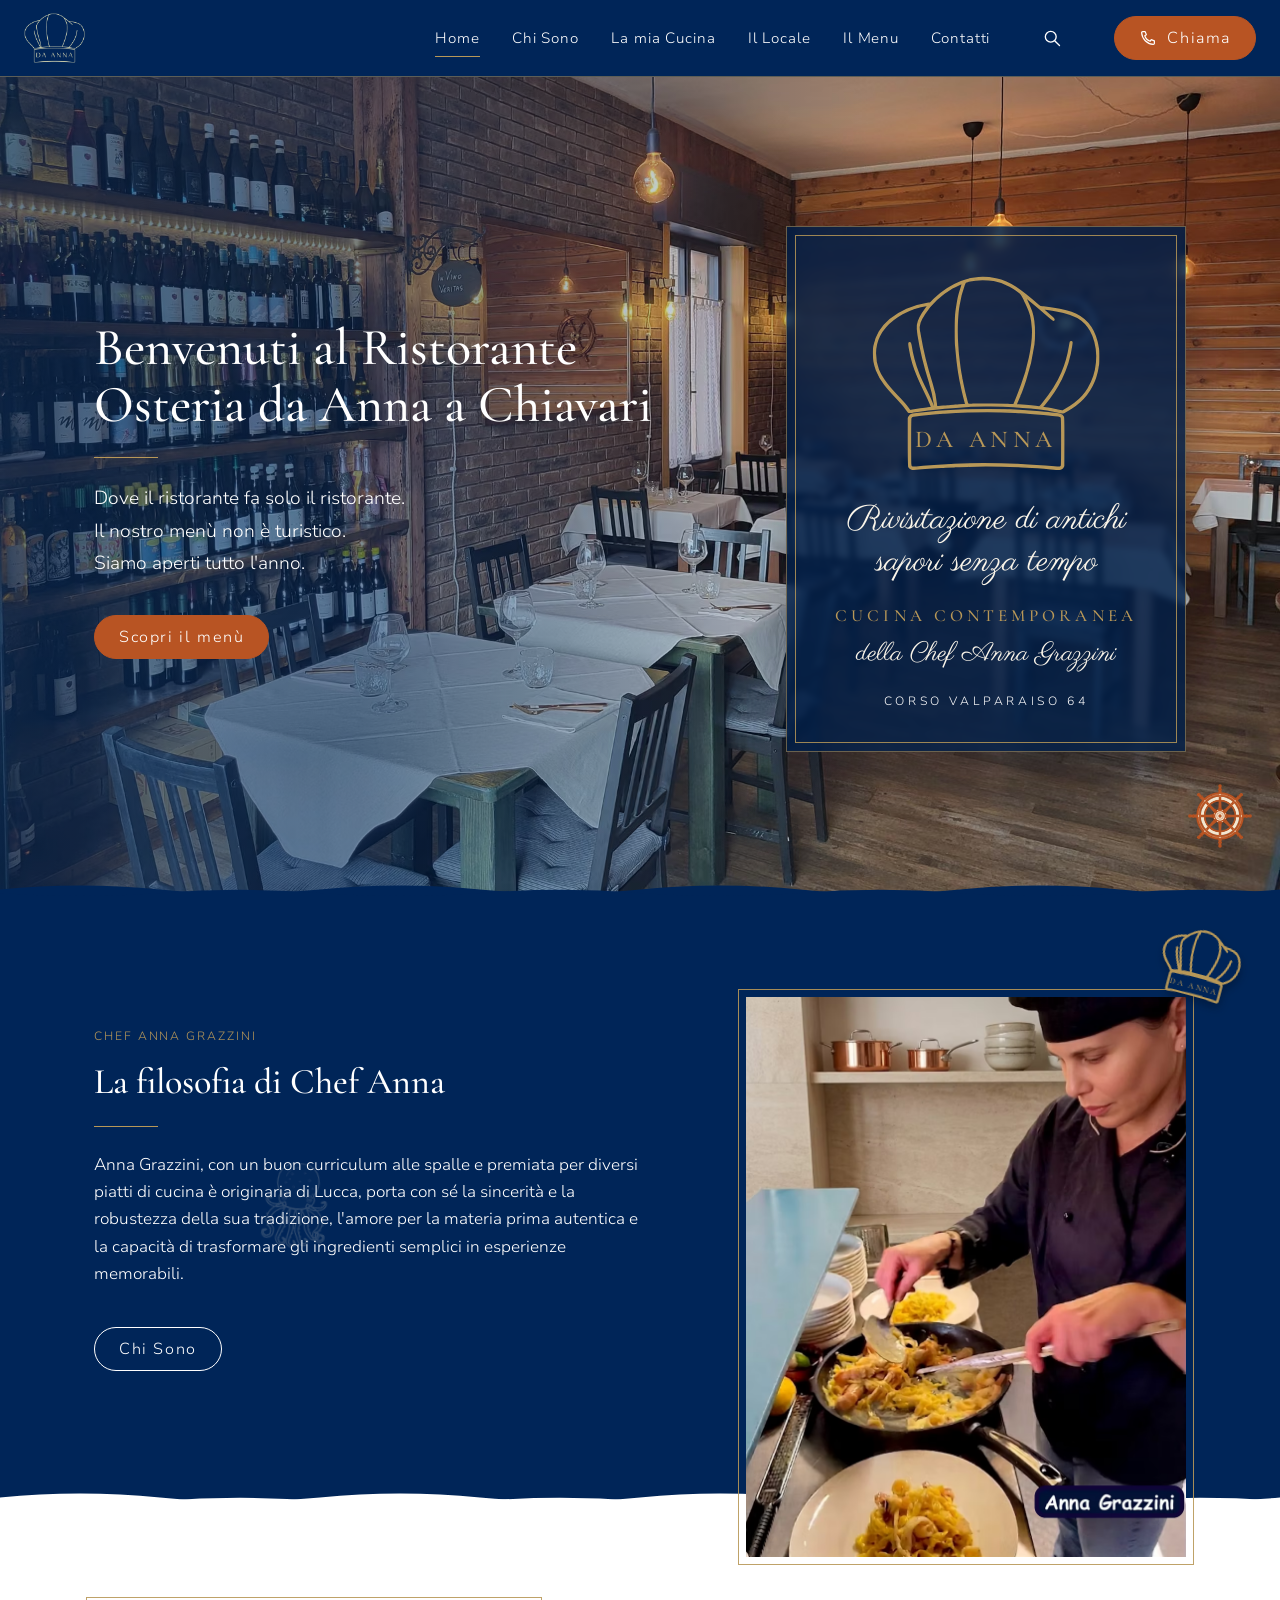
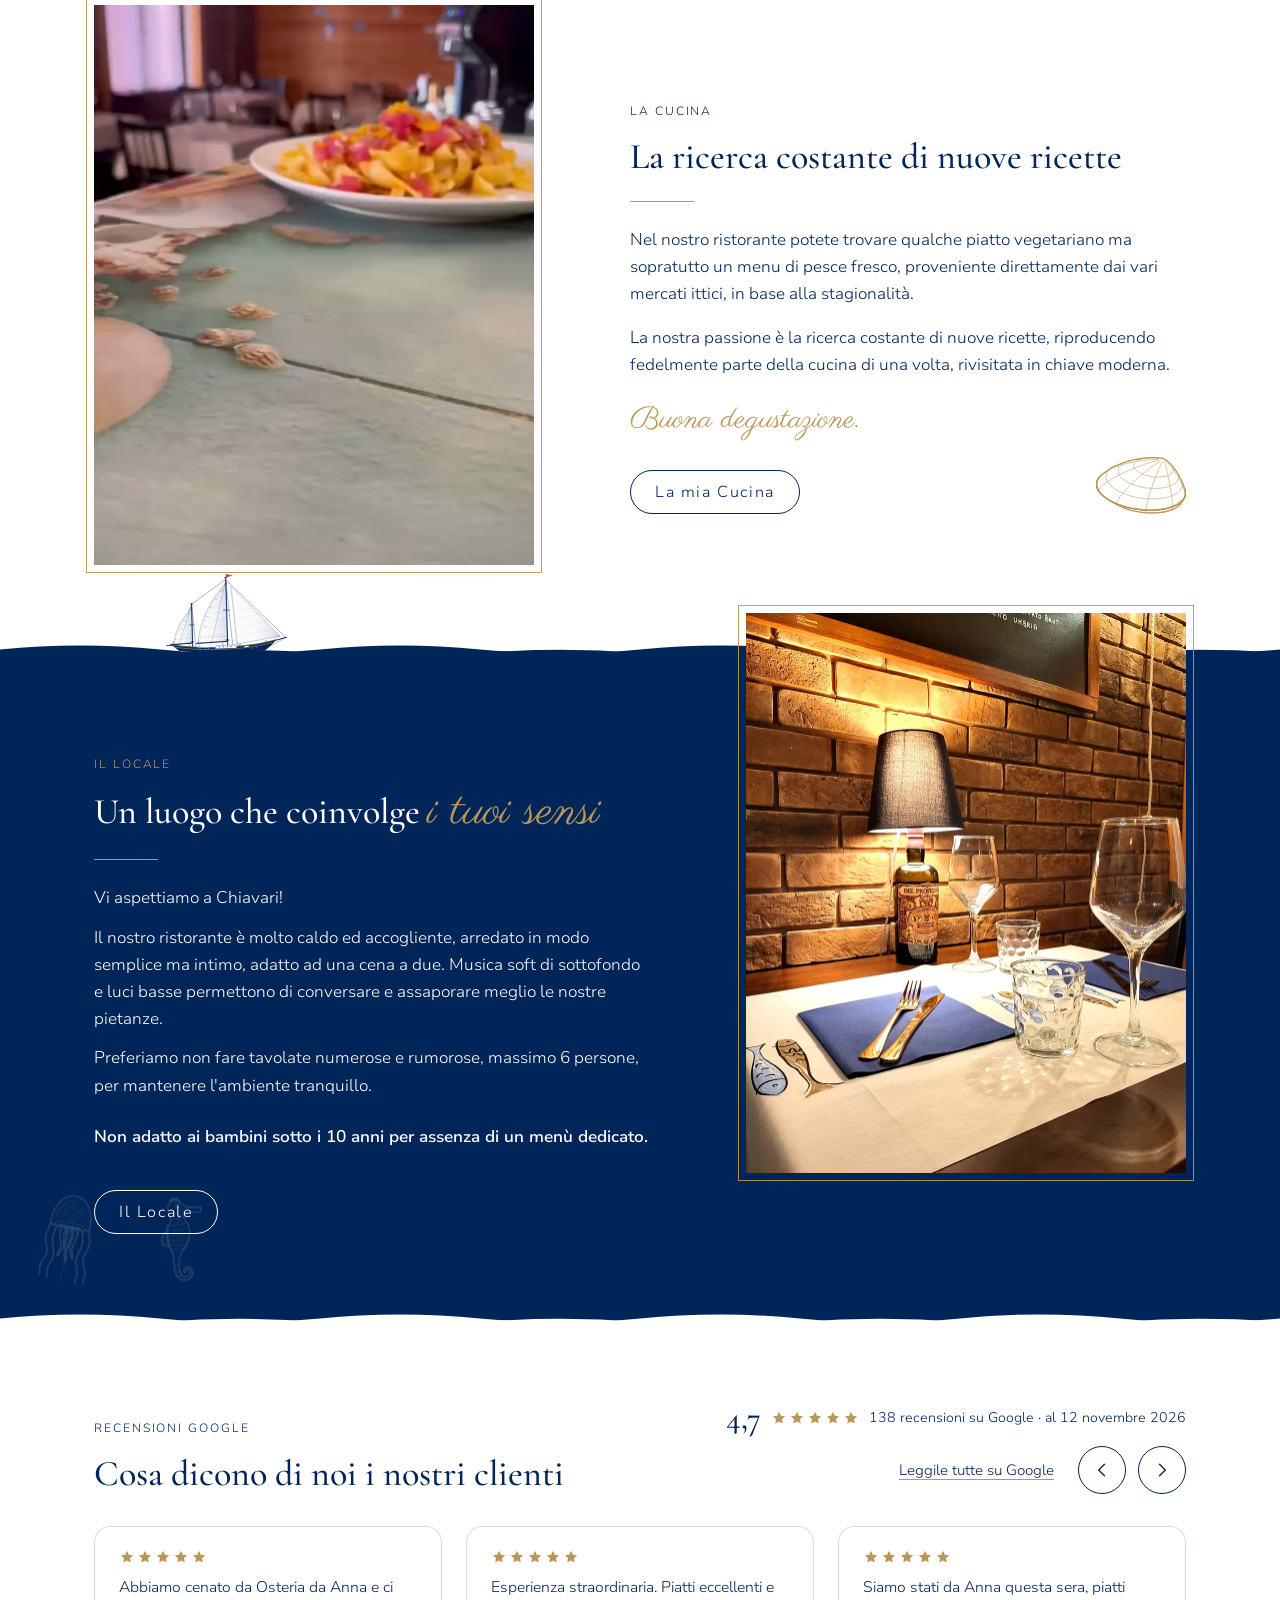
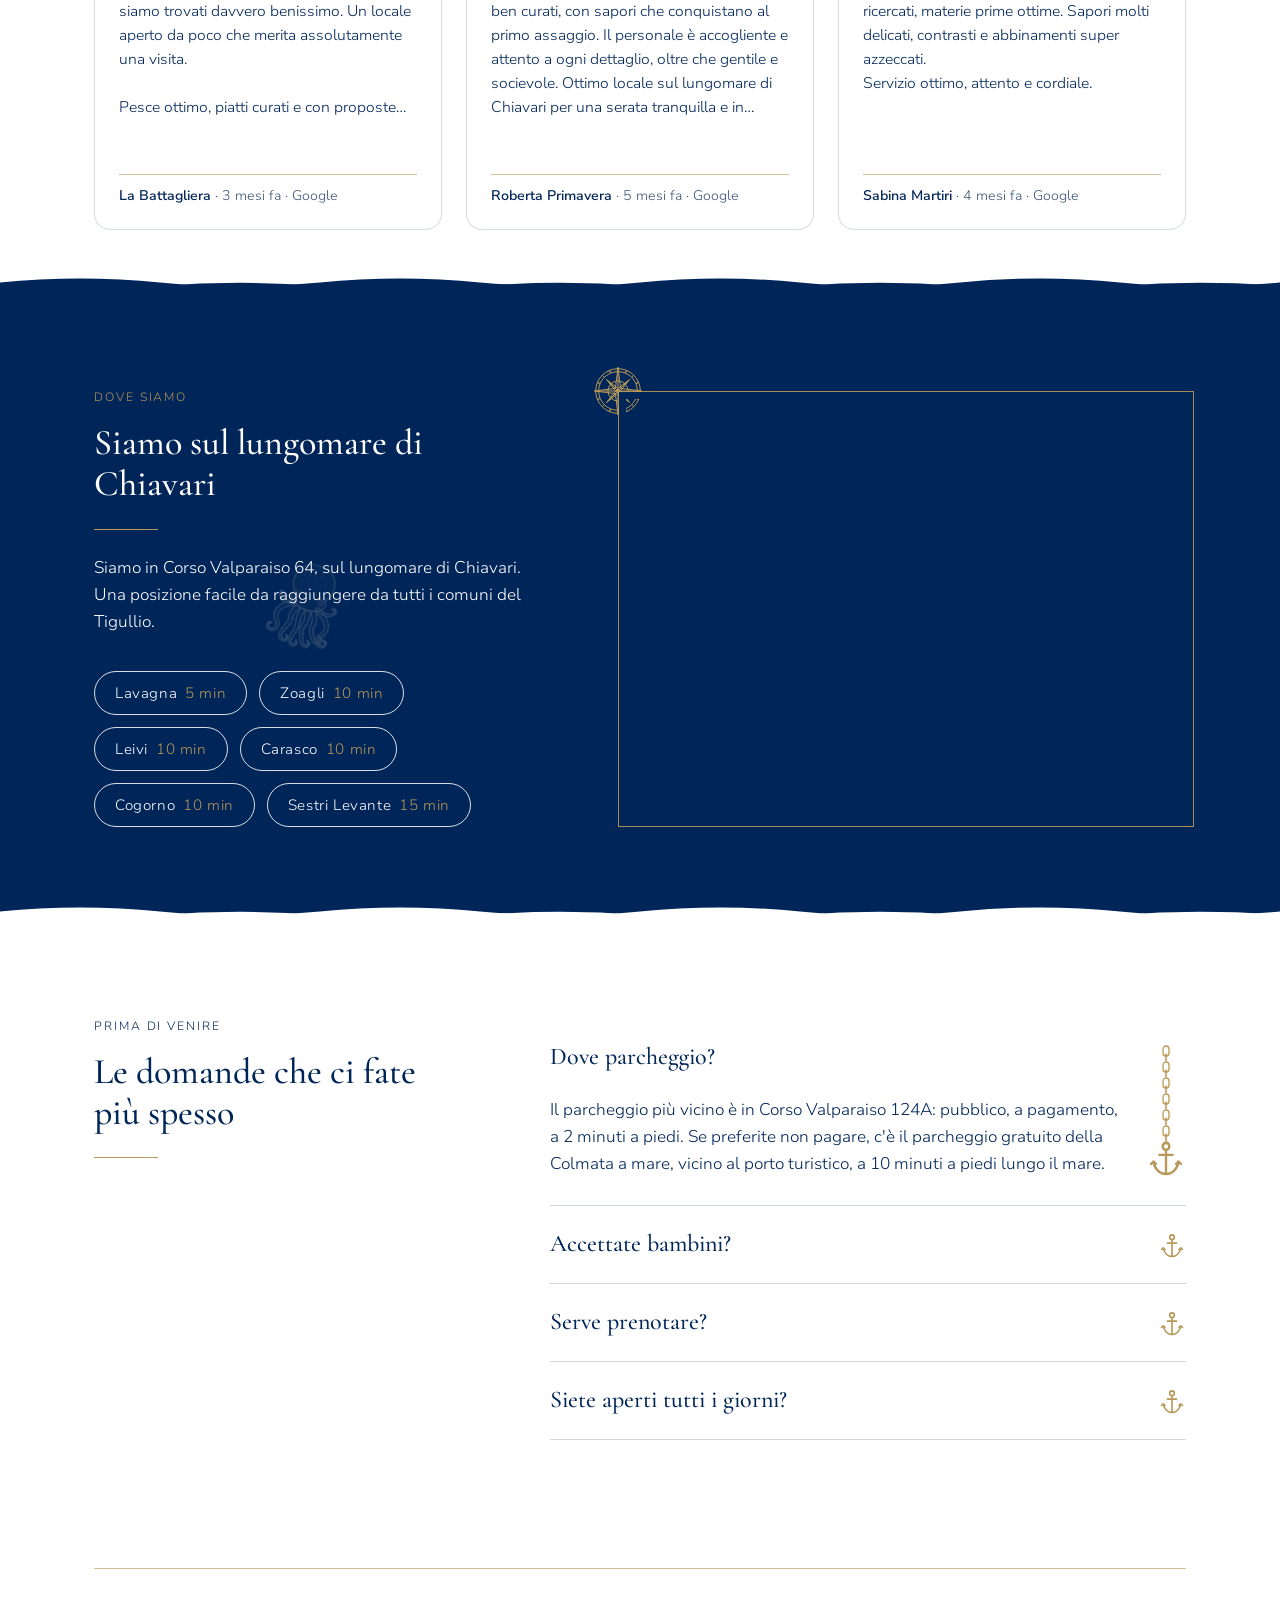
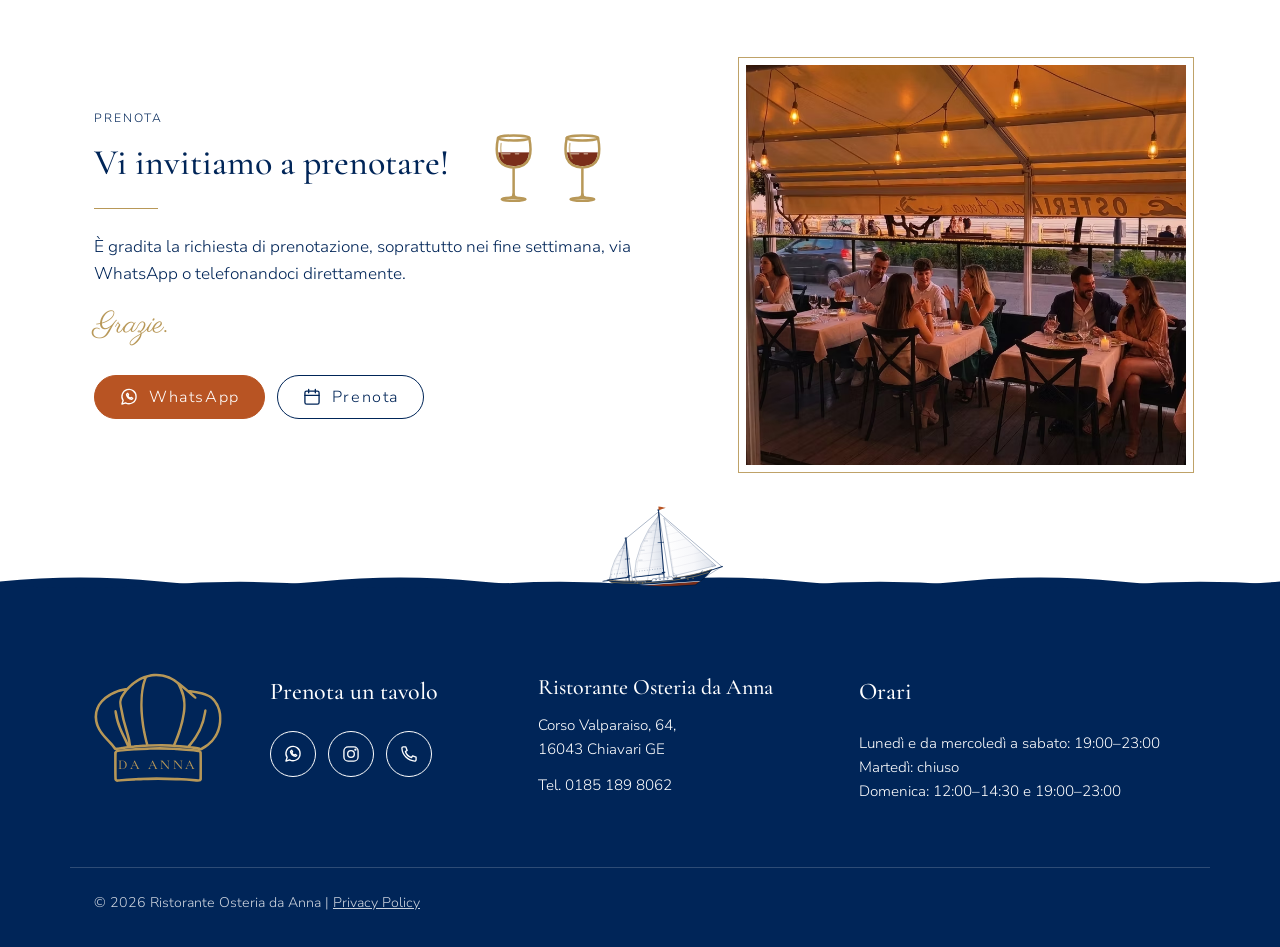
==== index.html @ 71ebb907 "Sito nuovo: home e pagine con lo stile nuovo (fronte 5), I Piatti tolta; ?v=20261116d Co-Authored-By" ====
<!DOCTYPE html>
<html lang="it">
<head>
<meta charset="utf-8">
<meta name="viewport" content="width=device-width, initial-scale=1">
<script>document.documentElement.className = 'js';</script>
<title>Ristorante di pesce a Chiavari | Ristorante Osteria da Anna | Siamo sul lungomare, aperti tutto l'anno. Cena di pesce e vini naturali.</title>
<meta name="description" content="Ristorante di pesce sul lungomare di Chiavari, 20 coperti. Pescato del giorno, pasta fresca fatta a mano e vini naturali. Aperti tutto l'anno, prenotazione consigliata.">
<link rel="canonical" href="https://www.osteriadaannachiavari.com">
<meta property="og:title" content="Ristorante di pesce a Chiavari | Ristorante Osteria da Anna | Siamo sul lungomare, aperti tutto l'anno. Cena di pesce e vini naturali.">
<meta property="og:description" content="Ristorante di pesce sul lungomare di Chiavari, 20 coperti. Pescato del giorno, pasta fresca fatta a mano e vini naturali. Aperti tutto l'anno, prenotazione consigliata.">
<meta property="og:image" content="https://www.osteriadaannachiavari.com/img/f4c59d_fd06059a17c2491ca986d9f26ad82a1e~mv2_2361x1330.png">
<meta property="og:image:width" content="2500">
<meta property="og:image:height" content="1330">
<meta property="og:url" content="https://www.osteriadaannachiavari.com">
<meta property="og:site_name" content="Ristorante Osteria da Anna">
<meta property="og:type" content="website">
<meta name="google-site-verification" content="gt6PDQ370vb46KvIJoNbGtGothzg73l_Yf3GxpFi1m4">
<meta name="msvalidate.01" content="6DDF1A7069FC9545693EBD73ADD46002">
<meta name="twitter:card" content="summary_large_image">
<meta name="twitter:title" content="Osteria da Anna | Ristorante sul lungomare a Chiavari | Ristorante di pesce Chiavari">
<meta name="twitter:description" content="Osteria da Anna: Ristorante sul Lungomare a Chiavari.  Ristorante di pesce. Un mix di sapori unici: la freschezza della Liguria, la passione della Toscana e il cuore della Campania in ogni piatto. Ottima carta dei vini. Scopri il menù del giorno. Siamo nei pressi del Miramare. Prenota un tavolo vista mare.">
<meta name="twitter:image" content="https://www.osteriadaannachiavari.com/img/f4c59d_fd06059a17c2491ca986d9f26ad82a1e~mv2_2361x1330.png">
<link rel="icon" sizes="192x192" href="/img/f4c59d_c7c8805771dc455fa762c5e1119b608d~mv2_192x192.jpg" type="image/png">
<link rel="shortcut icon" href="/img/f4c59d_c7c8805771dc455fa762c5e1119b608d~mv2_32x32.jpg" type="image/png">
<link rel="apple-touch-icon" href="/img/f4c59d_c7c8805771dc455fa762c5e1119b608d~mv2_180x180.jpg" type="image/png">
<link rel="stylesheet" href="/css/font-regolato.css">
<link rel="stylesheet" href="/css/stile.css?v=20261116d">
<script type="application/ld+json">{"@context":"https://schema.org/","@type":"WebSite","name":"Ristorante Osteria da Anna","url":"https://www.osteriadaannachiavari.com/","potentialAction":{"@type":"SearchAction","target":{"@type":"EntryPoint","urlTemplate":"https://www.osteriadaannachiavari.com/search?q={search_term}"},"query-input":"required name=search_term"}}</script>
<script type="application/ld+json">{"@context":"https://schema.org/","@type":"Restaurant","name":"Ristorante Osteria da Anna","url":"https://www.osteriadaannachiavari.com","image":"https://www.osteriadaannachiavari.com/img/f4c59d_fd06059a17c2491ca986d9f26ad82a1e~mv2_2361x1330.png","telephone":"+39 0185 189 8062","address":{"@type":"PostalAddress","streetAddress":"Corso Valparaiso, 64","addressLocality":"Chiavari","postalCode":"16043","addressRegion":"GE","addressCountry":"IT"},"geo":{"@type":"GeoCoordinates","latitude":44.3168968,"longitude":9.3165284},"priceRange":"30-60 €","servesCuisine":["Pesce","Ligure"],"sameAs":["https://www.instagram.com/osteria_da_anna_/"],"hasMap":"https://maps.google.com/?cid=7680417386147146536","hasMenu":"https://www.osteriadaannachiavari.com/menu","openingHoursSpecification":[{"@type":"OpeningHoursSpecification","dayOfWeek":["Monday","Wednesday","Thursday","Friday","Saturday"],"opens":"19:00","closes":"23:00"},{"@type":"OpeningHoursSpecification","dayOfWeek":"Sunday","opens":"12:00","closes":"14:30"},{"@type":"OpeningHoursSpecification","dayOfWeek":"Sunday","opens":"19:00","closes":"23:00"}]}</script>
</head>
<body class="font-testo">
<svg class="nascosto" aria-hidden="true" focusable="false">
  <defs>
    <path id="stella" d="M12 2.8l2.8 5.8 6.3.9-4.6 4.4 1.1 6.3L12 17.2l-5.6 3 1.1-6.3L2.9 9.5l6.3-.9z"/>
    <path id="onda-d" d="M0 22 q90.0 -11.25 180.0 0 t180.0 0 q90.0 -11.25 180.0 0 t180.0 0 q90.0 -11.25 180.0 0 t180.0 0 q90.0 -11.25 180.0 0 t180.0 0 q90.0 -11.25 180.0 0 t180.0 0 q90.0 -11.25 180.0 0 t180.0 0 q90.0 -11.25 180.0 0 t180.0 0 q90.0 -11.25 180.0 0 t180.0 0 L2880 40 L0 40 Z" fill="currentColor"/>
    <path id="onda-f" d="M0 27 q90.0 8.75 180.0 0 t180.0 0 q90.0 8.75 180.0 0 t180.0 0 q90.0 8.75 180.0 0 t180.0 0 q90.0 8.75 180.0 0 t180.0 0 q90.0 8.75 180.0 0 t180.0 0 q90.0 8.75 180.0 0 t180.0 0 q90.0 8.75 180.0 0 t180.0 0 q90.0 8.75 180.0 0 t180.0 0 L2880 40 L0 40 Z" fill="currentColor"/>
    <pattern id="maglie-catena" width="12" height="16" patternUnits="userSpaceOnUse"><rect x="3" y="1" width="6" height="10" rx="3" fill="none" stroke="#B89858" stroke-width="1.3"/><path d="M6 9 V17" stroke="#B89858" stroke-width="1.6" stroke-linecap="round"/></pattern>
    <g id="ancora"><circle cx="12" cy="4.5" r="2" style="fill: var(--fondo-ancora, #FFFFFF)"/><path d="M12 6.5V21M8 9.5h8M4.5 13.5c.5 4.3 3.6 7.5 7.5 7.5s7-3.2 7.5-7.5M3 15l1.5-1.5L6 15M18 15l1.5-1.5L21 15"/></g>
    <symbol id="barca-disegno" viewBox="0 0 200 140"><defs><linearGradient id="ombra-vela" x1="0" y1="0" x2="1" y2="0"><stop offset="0" stop-color="#FFFFFF"/><stop offset=".55" stop-color="#F6F7FA"/><stop offset="1" stop-color="#D9DFE9"/></linearGradient><clipPath id="t-fiocco"><path d="M111.7 24 L186.6 101.5 L120 113 Q116 66 111.7 24 Z"/></clipPath><clipPath id="t-randa"><path d="M104.3 18 L105.6 108 L60 110.6 Q65 60 104.3 18 Z"/></clipPath><clipPath id="t-mezzana"><path d="M51.2 56 L51.8 110 L22 111.8 Q27 82 51.2 56 Z"/></clipPath><clipPath id="taglio-scafo"><path d="M20 113 C60 120 130 120.5 180 107 C173 115.5 165 122.5 153 129 L44 129 Q35 127 31 122 Z"/></clipPath></defs><path class="sartiame" d="M104 14 L98 119 M51.2 52 L47 118 M51 52 L21 113" fill="none" stroke="#002558" stroke-width="0.5" stroke-linecap="round" stroke-linejoin="round"/><path class="vela" d="M111.7 24 L186.6 101.5 L120 113 Q116 66 111.7 24 Z" fill="url(#ombra-vela)" stroke="rgba(0, 37, 88, .55)" stroke-width=".6" stroke-linecap="round" stroke-linejoin="round"/><g class="ferzi" clip-path="url(#t-fiocco)" fill="none" stroke="rgba(0, 37, 88, .14)" stroke-width=".45"><path d="M282.5 72 L69.3 108.8 M271.8 61 L58.6 97.8 M261.1 49.9 L47.9 86.7 M250.4 38.8 L37.2 75.6 M239.7 27.7 L26.5 64.5 M229 16.7 L15.8 53.5"/></g><path class="balumina" d="M113.4 30 Q117.4 68 121.4 110.6" fill="none" stroke="rgba(0, 37, 88, .2)" stroke-width=".5"/><path class="rinforzi" d="M186.6 101.5 L179.6 99 L181 103.2 Z M120 113 L120.6 108 L125.2 112.1 Z" fill="rgba(0, 37, 88, .05)" stroke="rgba(0, 37, 88, .3)" stroke-width=".4" stroke-linejoin="round"/><path class="vela" d="M104.3 18 L105.6 108 L60 110.6 Q65 60 104.3 18 Z" fill="url(#ombra-vela)" stroke="rgba(0, 37, 88, .55)" stroke-width=".6" stroke-linecap="round" stroke-linejoin="round"/><g class="ferzi" clip-path="url(#t-randa)" fill="none" stroke="rgba(0, 37, 88, .14)" stroke-width=".45"><path d="M178.4 92.6 L32.5 100.9 M178.2 81.3 L32.3 89.7 M178.1 70.1 L32.2 78.4 M177.9 58.8 L32 67.2 M177.7 47.6 L31.8 55.9 M177.6 36.3 L31.7 44.7 M177.4 25.1 L31.5 33.4"/></g><path class="balumina" d="M102.2 22.4 Q68 61 62.6 108.6" fill="none" stroke="rgba(0, 37, 88, .2)" stroke-width=".5"/><path class="rinforzi" d="M60 110.6 L60.8 105.6 L65.4 110.3 Z M104.3 18 L102 21.6 L104.4 22 Z" fill="rgba(0, 37, 88, .05)" stroke="rgba(0, 37, 88, .3)" stroke-width=".4" stroke-linejoin="round"/><path class="terzaroli" d="M64.8 102.4 h.1 M68.78 102.18 h.1 M72.76 101.96 h.1 M76.74 101.74 h.1 M80.72 101.52 h.1 M84.7 101.3 h.1 M88.68 101.08 h.1 M92.66 100.86 h.1 M96.64 100.64 h.1 M100.62 100.42 h.1 M104.6 100.2 h.1" fill="none" stroke="rgba(0, 37, 88, .5)" stroke-width=".9" stroke-linecap="round"/><path class="stecche" d="M95.6 31.4 L99.4 31.6 M86.4 43.4 L91.4 43.6 M78.8 56.4 L84 56.6 M73 70.4 L78.2 70.6 M68.6 85.4 L73.8 85.6" fill="none" stroke="rgba(0, 37, 88, .35)" stroke-width=".7" stroke-linecap="round"/><path class="vela" d="M51.2 56 L51.8 110 L22 111.8 Q27 82 51.2 56 Z" fill="url(#ombra-vela)" stroke="rgba(0, 37, 88, .55)" stroke-width=".6" stroke-linecap="round" stroke-linejoin="round"/><g class="ferzi" clip-path="url(#t-mezzana)" fill="none" stroke="rgba(0, 37, 88, .14)" stroke-width=".45"><path d="M99.3 93.6 L4 99.4 M99.2 80.1 L3.8 85.9 M99 66.6 L3.7 72.4"/></g><path class="balumina" d="M49.6 60 Q29 83 24.4 110" fill="none" stroke="rgba(0, 37, 88, .2)" stroke-width=".5"/><path class="rinforzi" d="M22 111.8 L22.8 107.4 L26.6 111.5 Z" fill="rgba(0, 37, 88, .05)" stroke="rgba(0, 37, 88, .3)" stroke-width=".4" stroke-linejoin="round"/><path class="terzaroli" d="M25.6 104.4 h.1 M29.87 104.2 h.1 M34.13 104 h.1 M38.4 103.8 h.1 M42.67 103.6 h.1 M46.93 103.4 h.1 M51.2 103.2 h.1" fill="none" stroke="rgba(0, 37, 88, .5)" stroke-width=".9" stroke-linecap="round"/><path class="stecche" d="M45.6 65.6 L48.8 65.6 M38.8 76 L42.6 76 M33.4 89 L37.4 89" fill="none" stroke="rgba(0, 37, 88, .35)" stroke-width=".7" stroke-linecap="round"/><path class="sartiame" d="M104 14 L195.6 103.6 M104 13 L51 51 M104 14 L114 118.6 M51.2 52 L57 118" fill="none" stroke="#002558" stroke-width="0.5" stroke-linecap="round" stroke-linejoin="round"/><path class="manovre" d="M60.4 111.4 L63.6 117.4 M22.6 112.6 L13.6 113.6 M120.4 113.2 L124.4 117.6 M195.6 103.6 L171.4 116.4" fill="none" stroke="#002558" stroke-width="0.45" stroke-linecap="round" stroke-linejoin="round"/><path class="volanti" d="M104 14 L80 117.6 M51.2 52 L30.2 116.4" fill="none" stroke="#002558" stroke-width="0.35" stroke-linecap="round" stroke-linejoin="round" opacity=".7"/><path class="albero" d="M106 119 L104 10" fill="none" stroke="#002558" stroke-width="1.4" stroke-linecap="round" stroke-linejoin="round"/><path class="albero" d="M52 118 L51 50" fill="none" stroke="#002558" stroke-width="1.4" stroke-linecap="round" stroke-linejoin="round"/><path class="boma" d="M105.6 108.6 L58 111.2" fill="none" stroke="#002558" stroke-width="1.5" stroke-linecap="round" stroke-linejoin="round"/><path class="boma" d="M51.8 110.6 L18 113" fill="none" stroke="#002558" stroke-width="1.5" stroke-linecap="round" stroke-linejoin="round"/><path class="bompresso" d="M176.6 108.6 L196.4 103.4" fill="none" stroke="#002558" stroke-width="1.5" stroke-linecap="round" stroke-linejoin="round"/><path class="buttafuori" d="M21.4 113.6 L11.6 114.2" fill="none" stroke="#002558" stroke-width="1.1" stroke-linecap="round" stroke-linejoin="round"/><path class="crocette" d="M100 60.4 L108.6 60.4" fill="none" stroke="#002558" stroke-width="0.9" stroke-linecap="round" stroke-linejoin="round"/><path class="crocette" d="M48.2 82.4 L54.6 82.4" fill="none" stroke="#002558" stroke-width="0.8" stroke-linecap="round" stroke-linejoin="round"/><path class="testa-albero" d="M102.4 10.2 L105.6 10.2 M49.8 50.2 L52.4 50.2" fill="none" stroke="#002558" stroke-width="1" stroke-linecap="round" stroke-linejoin="round"/><path class="trozza" d="M103.4 106.6 L107.6 106.4 M49.8 108.8 L53.6 108.6" fill="none" stroke="#002558" stroke-width="1.6" stroke-linecap="round" stroke-linejoin="round"/><path class="bandiera" d="M104.2 4.8 C108 5.4 111 6.6 115.5 7.4 C111.2 8.5 108 9.7 104.2 10.3 Z" fill="#B85423"/><path class="scafo" d="M20 113 C60 120 130 120.5 180 107 C173 115.5 165 122.5 153 129 L44 129 Q35 127 31 122 Z" fill="#002558"/><rect class="carena" x="0" y="124.5" width="200" height="6" fill="#7A2E1A" clip-path="url(#taglio-scafo)"/><rect class="bagnasciuga" x="0" y="123.4" width="200" height="1.1" fill="#FFFFFF" clip-path="url(#taglio-scafo)"/><path class="scafo-filo" d="M20 113 C60 120 130 120.5 180 107 C173 115.5 165 122.5 153 129 L44 129 Q35 127 31 122 Z" fill="none" stroke="#00122E" stroke-width=".8"/><path class="filetto" d="M24 116.6 C62 123 130 123.5 174 111.4" fill="none" stroke="#B89858" stroke-width=".9"/><path class="falchetta" d="M20.4 113.1 C60 120.1 130 120.6 179.6 107.1" fill="none" stroke="#B89858" stroke-width=".7" stroke-linecap="round" opacity=".85"/><circle class="oblo-scafo" cx="64" cy="120.4" r=".75" fill="none" stroke="#B89858" stroke-width=".45"/><circle class="oblo-scafo" cx="72" cy="120.9" r=".75" fill="none" stroke="#B89858" stroke-width=".45"/><circle class="oblo-scafo" cx="142" cy="119.4" r=".75" fill="none" stroke="#B89858" stroke-width=".45"/><circle class="oblo-scafo" cx="150" cy="118.5" r=".75" fill="none" stroke="#B89858" stroke-width=".45"/><path class="specchio" d="M31.4 121.6 Q27 118.6 23.4 115.6" fill="none" stroke="#FFFFFF" stroke-width=".4" opacity=".35"/><path class="tuga" d="M86 119.8 L88.2 115.4 Q103 114.6 118 114.1 L120.2 118.8 Z" fill="#FFFFFF" stroke="#002558" stroke-width=".5" stroke-linejoin="round"/><circle class="oblo-tuga" cx="93" cy="117.06" r=".8" fill="none" stroke="#002558" stroke-width=".4"/><circle class="oblo-tuga" cx="99" cy="116.94" r=".8" fill="none" stroke="#002558" stroke-width=".4"/><circle class="oblo-tuga" cx="105" cy="116.82" r=".8" fill="none" stroke="#002558" stroke-width=".4"/><circle class="oblo-tuga" cx="111" cy="116.7" r=".8" fill="none" stroke="#002558" stroke-width=".4"/><path class="osteriggio" d="M130.6 118.4 L131.4 116.2 L138.2 115.8 L139 117.8 Z" fill="#FFFFFF" stroke="#002558" stroke-width=".45" stroke-linejoin="round"/><path class="pozzetto" d="M60.6 119.3 L61.2 117.3 L76.4 117.9 L76.6 119.9" fill="none" stroke="#FFFFFF" stroke-width=".55" stroke-linejoin="round"/><path class="manica-vento" d="M124.2 117.6 L124.2 114.6 Q124.2 113.4 125.6 113.4 M164 112.2 L164 109.4 Q164 108.2 165.4 108.2" fill="none" stroke="#002558" stroke-width=".7" stroke-linecap="round"/></symbol>
  </defs>
</svg>
<button class="salta" type="button" data-salta>Skip to Main Content</button>

<header class="testata fascia-blu">
  <div class="contenuto testata-riga">
    <a class="testata-logo" href="/" aria-label="Ristorante Osteria da Anna, home">
      <picture>
        <source type="image/avif" srcset="/img/logo-cappello-osteria-da-anna-chiavari-200x164.avif">
        <img src="/img/logo-cappello-osteria-da-anna-chiavari-200x164.png" width="61" height="50" alt="Cappello da Cuoco - Logo Ristorante Osteria da Anna - Chiavari">
      </picture>
    </a>
    <nav class="nav" id="menu-principale" aria-label="Menu principale">
      <a href="/" aria-current="page">Home</a>
      <a href="/chi-siamo">Chi Sono</a>
      <a href="/la-mia-cucina">La mia Cucina</a>
      <a href="/il-locale">Il Locale</a>
      <a href="/menu">Il Menu</a>
      <a href="/contatti">Contatti</a>
    </nav>
    <button class="testata-cerca" type="button" aria-label="Cerca nel sito" data-ricerca-apri><svg viewBox="0 0 24 24" width="20" height="20" aria-hidden="true"><circle cx="10.5" cy="10.5" r="6.5"/><path d="M15.5 15.5 21 21"/></svg></button>
    <a class="bottone cta testata-chiama" href="tel:+393347231955"><svg class="icona-linea" viewBox="0 0 24 24" width="18" height="18" aria-hidden="true"><path d="M5 3.5h3.2l1.6 4.2-2.1 1.3a11 11 0 0 0 7.3 7.3l1.3-2.1 4.2 1.6V19a1.5 1.5 0 0 1-1.6 1.5A16.5 16.5 0 0 1 3.5 5.1 1.5 1.5 0 0 1 5 3.5z"/></svg> Chiama</a>
    <button class="menu-tel-apri" type="button" data-menu-tel aria-controls="menu-principale" aria-label="Open navigation menu" aria-expanded="false"><span></span><span></span><span></span></button>
  </div>
  <div class="ricerca font-testo" data-ricerca hidden>
    <div class="ricerca-velo" data-ricerca-chiudi></div>
    <div class="ricerca-pannello" role="dialog" aria-label="Search">
      <form class="ricerca-campo" action="/search" role="search" id="ricerca-modulo" data-ricerca-form>
        <span class="ricerca-lente"><svg viewBox="33 33 134 134" aria-hidden="true"><path d="M54.758 119.575c-8.658-8.658-13.425-20.167-13.425-32.408 0-12.234 4.767-23.742 13.425-32.4 8.659-8.659 20.167-13.434 32.409-13.434 12.241 0 23.75 4.775 32.408 13.434C128.233 63.425 133 74.933 133 87.167c0 12.241-4.767 23.75-13.425 32.408C110.917 128.233 99.408 133 87.167 133c-12.242 0-23.75-4.767-32.409-13.425Zm111.6 40.892-38.083-38.092c8.425-9.808 13.058-22.133 13.058-35.208 0-14.467-5.633-28.067-15.866-38.292C115.242 38.642 101.633 33 87.167 33 72.7 33 59.1 38.642 48.867 48.875 38.633 59.1 33 72.7 33 87.167c0 14.475 5.633 28.066 15.867 38.3C59.1 135.7 72.7 141.333 87.167 141.333c13.075 0 25.4-4.633 35.216-13.066l38.084 38.091 5.891-5.891Z" fill-rule="evenodd"/></svg></span>
        <input type="search" name="q" placeholder="Search" autocomplete="off" aria-label="Search" data-ricerca-input>
        <button class="ricerca-svuota" type="button" aria-label="Clear search" data-ricerca-svuota hidden><svg viewBox="0 0 10 10" aria-hidden="true"><path d="M1 1l8 8M9 1L1 9"/></svg></button>
      </form>
      <button class="ricerca-close" type="button" data-ricerca-chiudi>Close</button>
      <div class="ricerca-corpo" data-ricerca-corpo>
        <div class="ricerca-pagine">
          <h2 class="fk">Other Pages</h2>
          <ul>
          <li class="ricerca-scheda"><span class="ricerca-miniatura"><picture><source type="image/avif" srcset="/img/f4c59d_fd06059a17c2491ca986d9f26ad82a1e~mv2_164x164.avif"><img src="/img/f4c59d_fd06059a17c2491ca986d9f26ad82a1e~mv2_164x164.png" width="82" height="82" alt="" loading="lazy"></picture></span><span class="ricerca-testi"><a href="/menu#piatti" target="_self">I piatti in foto | Ristorante Osteria da Anna</a><span class="ricerca-desc">Osteria da Anna a Chiavari:Rivisitazione di antichi sapori senza tempo.
Non aspettetevi un menu fisso e immutabile; aspettatevi invece  la sorpresa e la garanzia di un prodotto selezionato quotidianamente, sopratutto pesce fresco, proveniente direttamente da vari mercati ittici in base alla stagionalità. Passione e ricerca costante di nuove ricette, ma anche la proposta di buona parte della cucina casalinga di una volta.</span></span></li>
          <li class="ricerca-scheda"><span class="ricerca-miniatura"><picture><source type="image/avif" srcset="/img/f4c59d_fd06059a17c2491ca986d9f26ad82a1e~mv2_164x164.avif"><img src="/img/f4c59d_fd06059a17c2491ca986d9f26ad82a1e~mv2_164x164.png" width="82" height="82" alt="" loading="lazy"></picture></span><span class="ricerca-testi"><a href="/" target="_self">Osteria da Anna | Ristorante sul lungomare a Chiavari | Ristorante di pesce Chiavari</a><span class="ricerca-desc">Osteria da Anna: Ristorante sul Lungomare a Chiavari.  Ristorante di pesce. Un mix di sapori unici: la freschezza della Liguria, la passione della Toscana e il cuore della Campania in ogni piatto. Ottima carta dei vini. Scopri il menù del giorno. Siamo nei pressi del Miramare. Prenota un tavolo vista mare.</span></span></li>
          <li class="ricerca-scheda"><span class="ricerca-miniatura"><picture><source type="image/avif" srcset="/img/f4c59d_fd06059a17c2491ca986d9f26ad82a1e~mv2_164x164.avif"><img src="/img/f4c59d_fd06059a17c2491ca986d9f26ad82a1e~mv2_164x164.png" width="82" height="82" alt="" loading="lazy"></picture></span><span class="ricerca-testi"><a href="/menu" target="_self">Il Menu | Osteria da Anna | Ristorante di pesce Chiavari</a><span class="ricerca-desc">Osteria da Anna a Chiavari: un incontro inaspettato tra Nord e Sud, tra mare e terra, tra passione toscana e calore campano, che da vita ad una cucina unica.
Il nostro menu è dettato dalla disponibilità giornaliera della materia prima, garantendo freschezza e un forte legame con il territorio, ma è estremamente dinamico e stagionale.</span></span></li>
          </ul>
          <button class="ricerca-tutti" type="submit" form="ricerca-modulo" data-ricerca-tutti>Show All Results</button>
        </div>
      </div>
    </div>
  </div>
</header>

<main id="principale" tabindex="-1">

<!-- 1. Hero -->
<section class="hero fascia-blu" aria-labelledby="titolo-home">
  <picture>
    <source type="image/avif" srcset="/img/sala-tavoli-apparecchiati-osteria-da-anna-chiavari-760x570.avif 760w, /img/sala-tavoli-apparecchiati-osteria-da-anna-chiavari-1136x852.avif 1136w, /img/sala-tavoli-apparecchiati-osteria-da-anna-chiavari-1920x1440.avif 1920w" sizes="100vw">
    <img class="hero-foto" src="/img/sala-tavoli-apparecchiati-osteria-da-anna-chiavari-1136x852.jpg" srcset="/img/sala-tavoli-apparecchiati-osteria-da-anna-chiavari-760x570.jpg 760w, /img/sala-tavoli-apparecchiati-osteria-da-anna-chiavari-1136x852.jpg 1136w, /img/sala-tavoli-apparecchiati-osteria-da-anna-chiavari-1920x1440.jpg 1920w" sizes="100vw" width="1136" height="852" fetchpriority="high" alt="La sala del Ristorante Osteria da Anna a Chiavari: tavoli apparecchiati, scaffale dei vini e pareti in legno">
  </picture>
  <div class="hero-velo"></div>
  <div class="contenuto hero-griglia">
    <div class="hero-testo">
      <h1 id="titolo-home" class="titolo h1">Benvenuti al Ristorante Osteria da Anna a Chiavari</h1>
      <hr class="linea-oro">
      <p class="hero-frasi">Dove il ristorante fa solo il ristorante.<br>Il nostro menù non è turistico.<br>Siamo aperti tutto l'anno.</p>
      <a class="bottone cta" href="/menu">Scopri il menù</a>
    </div>
    <div class="riquadro">
      <svg class="cappello si-disegna" viewBox="0 0 911 779" role="img" aria-label="Cappello da cuoco con la scritta Da Anna"><path class="tratto" data-matita="1" d="M736.5 541.4C716.3 537.2 680.0 531.3 661.5 529.1C631.8 525.6 572.7 521.2 524.4 518.9C501.6 517.8 405.3 518.2 386.0 519.5C295.1 525.5 271.5 527.5 226.0 533.6C211.4 535.5 189.8 538.7 177.9 540.5C150.3 544.9 150.1 544.9 148.3 542.5C134.3 522.5 124.3 510.6 105.5 491.0C74.7 458.9 67.5 450.8 54.2 433.0C37.3 410.7 30.9 399.5 22.1 377.2C17.3 365.2 15.9 360.1 12.4 342.0C10.2 331.0 9.9 293.0 11.9 282.5C16.2 259.7 22.9 242.0 33.3 225.0C54.9 190.1 94.9 157.4 141.6 136.4C165.8 125.6 198.9 115.9 223.5 112.4L235.5 110.7L250.1 96.6C281.5 66.2 318.5 42.1 357.0 27.0C368.6 22.4 385.7 17.2 396.0 15.1C408.6 12.6 412.2 12.1 426.7 10.9C446.8 9.2 470.6 11.0 494.5 15.9C520.2 21.2 550.2 34.0 573.0 49.3C590.5 61.0 636.7 97.5 662.8 120.2C666.0 123.0 669.6 125.1 671.4 125.4C673.1 125.7 678.3 126.3 683.0 126.9C736.3 133.5 767.4 139.7 793.3 148.7C847.1 167.4 878.8 203.3 894.4 263.5C896.6 272.1 897.3 275.4 900.2 291.5C901.7 300.3 901.8 348.3 900.3 356.0C899.7 359.0 898.6 365.1 897.9 369.5C896.9 376.3 895.0 384.7 891.0 399.5C889.8 404.0 887.0 412.1 885.5 415.5C884.8 417.1 883.2 420.8 882.1 423.7C879.0 431.5 871.9 445.4 866.0 455.0C851.9 478.0 833.1 498.4 810.4 515.5C795.3 526.9 762.9 546.1 759.3 545.9C758.3 545.8 748.1 543.8 736.5 541.4Z"></path><path class="tratto" data-matita="1" d="M195.5 531.1C206.5 529.5 220.0 527.6 225.5 527.0C231.0 526.3 236.7 525.5 238.2 525.1L240.9 524.5L234.6 509.0C231.1 500.5 222.1 480.9 214.5 465.5C188.6 412.7 177.0 385.3 167.5 354.1C159.5 327.5 155.3 309.7 152.0 287.0C149.6 270.3 149.8 267.7 153.8 268.2C156.4 268.5 156.5 268.9 157.7 277.0C163.7 317.0 173.4 353.5 188.0 390.0C196.0 410.1 200.7 420.3 220.0 460.0C233.7 488.3 243.7 511.1 247.4 522.2C248.0 524.1 249.7 524.5 251.8 523.1C252.9 522.5 252.8 520.3 251.6 510.9C247.4 480.0 242.3 457.6 231.6 423.2C211.5 358.8 195.8 293.5 186.9 237.1C181.7 204.4 183.3 190.5 194.5 168.5C200.9 156.1 204.7 150.2 217.8 132.7L228.2 118.9L223.3 119.5C193.3 123.7 149.5 138.5 123.9 153.1C95.8 169.2 74.7 185.6 57.7 204.5C46.6 216.8 40.6 225.6 33.0 240.8C20.9 264.8 17.0 281.8 17.0 310.4C17.0 336.5 20.1 353.2 29.2 376.0C34.9 390.4 39.7 399.2 50.3 415.0C66.3 438.9 73.4 447.4 103.5 478.6C129.2 505.1 137.6 514.7 146.8 527.7L153.8 537.6L164.7 535.8C170.6 534.8 184.5 532.7 195.5 531.1Z"></path><path class="tratto" data-matita="1" d="M286.1 520.1C291.4 519.5 299.3 518.8 303.6 518.5C307.9 518.2 313.1 517.7 315.0 517.5C316.9 517.3 322.8 516.8 328.0 516.5C333.2 516.1 342.7 515.5 349.0 514.9C355.3 514.4 363.7 514.0 367.7 514.0C371.6 514.0 375.1 513.6 375.4 513.2C375.7 512.8 375.0 509.0 373.9 504.9C370.7 493.3 363.5 464.1 362.0 457.5C361.3 454.2 360.4 450.1 360.0 448.5C359.6 446.9 358.7 442.8 358.0 439.5C357.4 436.2 356.4 431.5 355.8 429.0C353.6 418.7 353.1 416.2 352.0 410.0C351.4 406.4 350.5 401.2 350.0 398.5C349.1 393.9 348.7 391.0 346.0 373.8C343.4 356.6 339.8 324.5 338.0 303.0C337.4 296.1 336.4 285.3 335.8 279.0C335.0 271.8 334.5 250.0 334.5 220.5C334.5 161.9 335.4 151.1 345.0 96.8C347.2 84.4 351.0 70.4 358.0 49.3C360.7 40.9 363.0 33.6 363.0 33.0C363.0 31.1 334.7 43.5 321.5 51.3C276.1 78.1 239.0 112.7 211.8 153.5C203.7 165.6 196.5 179.5 193.6 188.3C190.3 198.2 189.0 215.2 191.0 222.0C191.6 223.9 193.2 232.2 194.6 240.5C203.9 296.4 221.9 369.2 241.5 431.0C249.3 455.4 255.9 486.5 258.1 508.9L259.4 522.3L268.0 521.6C272.7 521.3 280.8 520.6 286.1 520.1Z"></path><path class="tratto" data-matita="1" d="M568.0 509.2C570.4 504.1 585.5 466.0 590.0 454.0C591.6 449.9 594.6 441.8 596.8 436.0C607.5 407.9 620.9 361.5 627.9 328.5C639.0 276.3 642.3 244.3 640.1 210.7C637.4 169.4 633.2 153.4 614.3 113.0C612.4 108.9 609.1 101.7 607.0 97.0C597.0 74.4 598.1 76.1 587.9 68.7C571.2 56.7 558.7 48.4 550.0 43.8C530.5 33.4 506.2 24.7 486.5 21.2C469.8 18.2 462.9 17.6 443.0 17.6C418.4 17.5 407.2 18.8 386.0 24.2C372.7 27.5 373.1 27.1 369.2 38.0C359.8 64.0 351.7 94.8 348.1 119.0C347.4 123.1 346.5 129.2 346.0 132.5C344.6 141.8 343.2 157.7 341.9 177.5C340.7 197.3 341.2 257.9 342.8 279.5C343.4 286.6 344.1 296.8 344.4 302.0C344.8 307.2 345.5 315.0 346.0 319.3C347.6 332.0 348.9 343.2 349.5 348.0C351.0 361.3 353.5 378.2 355.0 386.5C355.6 389.8 356.5 395.0 357.1 398.0C357.6 401.0 358.5 405.8 359.0 408.5C359.6 411.2 360.4 415.8 360.9 418.5C361.9 424.3 365.1 439.4 368.1 453.0C369.2 458.2 370.6 464.3 371.1 466.5C372.1 471.1 376.8 489.6 380.0 501.4C383.5 514.4 381.1 513.3 403.8 512.4C429.2 511.3 529.8 511.6 541.5 512.8C546.5 513.3 554.0 513.8 558.2 513.9L565.9 514.0L568.0 509.2Z"></path><path class="tratto" data-matita="1" d="M765.7 535.7C796.9 518.0 822.6 498.3 839.1 479.5C843.8 474.2 855.6 458.0 860.0 451.0C898.3 389.4 905.9 306.2 879.4 239.5C870.1 215.9 853.9 193.7 835.2 178.8C812.5 160.7 782.1 149.8 729.0 140.6C711.9 137.6 682.5 133.7 681.0 134.2C679.9 134.5 693.8 147.2 713.1 163.5C722.9 171.8 724.9 173.9 724.7 176.0C724.6 177.5 723.8 178.6 722.7 178.8C720.7 179.2 717.9 177.0 689.9 152.5C672.2 136.9 645.0 114.3 617.8 92.2L610.0 85.9L612.9 92.2C614.5 95.7 617.3 101.9 619.3 106.0C629.5 128.0 632.3 134.8 635.9 145.6C644.2 170.7 646.8 190.8 646.8 229.5C646.8 253.3 646.5 260.1 644.5 274.5C637.8 324.1 627.5 368.2 611.5 416.5C605.7 434.0 591.9 471.5 589.9 475.2C589.4 476.2 589.0 477.4 589.0 478.0C589.0 478.6 588.2 480.9 587.1 483.3C586.1 485.6 584.0 490.4 582.5 494.0C581.0 497.6 578.7 502.9 577.4 505.8C573.4 514.6 573.5 514.7 584.8 515.4C607.6 516.9 658.0 521.4 665.5 522.5C668.3 523.0 669.2 522.1 680.4 508.5C715.1 466.3 739.2 428.2 756.7 387.5C770.3 356.2 781.2 317.9 787.1 281.0C788.3 273.0 789.8 265.9 790.3 265.2C791.6 263.5 794.7 263.7 795.4 265.5C795.7 266.3 795.8 268.3 795.5 269.8C795.3 271.3 794.6 276.3 794.0 281.0C788.3 323.4 774.2 369.0 754.0 410.5C737.4 444.4 711.7 483.2 685.7 513.5C680.3 519.8 677.6 523.7 678.3 524.1C679.0 524.5 682.2 525.1 685.5 525.5C700.3 527.2 755.7 537.4 756.9 538.6C757.9 539.6 760.1 538.8 765.7 535.7Z"></path><path class="tratto" data-matita="2" d="M161.5 768.8C157.0 767.2 152.2 763.3 150.2 759.7C148.6 756.7 148.5 750.1 148.5 661.5L148.5 566.5L150.7 562.3C153.5 557.1 158.7 553.1 164.0 551.9C170.2 550.5 205.2 546.6 238.0 543.6C276.9 540.1 309.4 537.9 369.5 534.9C398.0 533.5 530.4 533.4 552.0 534.8C561.1 535.4 576.8 536.4 587.0 537.0C612.3 538.4 648.3 541.1 668.5 543.0C714.9 547.4 745.9 550.9 749.8 552.2C754.0 553.5 759.6 558.3 761.8 562.4C763.3 565.2 763.4 573.7 763.1 661.0L762.8 756.5L760.5 760.6C759.2 762.9 757.1 765.4 755.8 766.2C749.8 770.1 748.3 770.1 712.7 767.0C678.7 764.1 643.4 761.6 618.5 760.5C611.4 760.2 596.0 759.5 584.5 759.0C527.6 756.5 423.4 755.6 381.5 757.3C371.1 757.7 349.4 758.5 333.5 759.0C317.6 759.6 300.7 760.2 296.0 760.5C291.3 760.7 283.0 761.2 277.5 761.5C243.0 763.3 184.9 767.6 168.5 769.5C166.3 769.7 163.2 769.4 161.5 768.8Z"></path><path class="tratto" data-matita="2" d="M180.3 761.0C204.4 758.4 267.9 753.9 299.5 752.5C306.6 752.2 320.1 751.5 329.5 751.0C373.0 748.6 458.5 747.6 513.8 748.9C543.9 749.5 571.6 750.3 575.5 750.5C579.4 750.7 587.5 751.2 593.5 751.4C638.9 753.6 666.5 755.5 726.6 760.6C749.2 762.6 750.6 762.4 754.0 756.8C756.0 753.6 756.0 751.6 756.0 660.5C756.0 569.4 756.0 567.4 754.0 564.2C752.9 562.4 750.5 560.3 748.8 559.5C742.3 556.7 635.8 546.5 591.0 544.5C584.1 544.2 575.1 543.7 571.0 543.5C520.3 540.5 436.4 539.7 387.5 541.8C329.4 544.2 333.7 544.0 285.0 547.0C239.2 549.8 168.3 557.3 163.1 559.9C161.2 560.8 158.9 563.1 157.8 565.0C156.1 568.3 156.0 573.0 156.0 661.5C156.1 761.3 155.9 757.7 161.1 760.6C164.0 762.2 168.2 762.3 180.3 761.0Z"></path><path class="cappello-pieno" fill-rule="evenodd" d="M161.5 768.8C157.0 767.2 152.2 763.3 150.2 759.7C148.6 756.7 148.5 750.1 148.5 661.5L148.5 566.5L150.7 562.3C153.5 557.1 158.7 553.1 164.0 551.9C170.2 550.5 205.2 546.6 238.0 543.6C276.9 540.1 309.4 537.9 369.5 534.9C398.0 533.5 530.4 533.4 552.0 534.8C561.1 535.4 576.8 536.4 587.0 537.0C612.3 538.4 648.3 541.1 668.5 543.0C714.9 547.4 745.9 550.9 749.8 552.2C754.0 553.5 759.6 558.3 761.8 562.4C763.3 565.2 763.4 573.7 763.1 661.0L762.8 756.5L760.5 760.6C759.2 762.9 757.1 765.4 755.8 766.2C749.8 770.1 748.3 770.1 712.7 767.0C678.7 764.1 643.4 761.6 618.5 760.5C611.4 760.2 596.0 759.5 584.5 759.0C527.6 756.5 423.4 755.6 381.5 757.3C371.1 757.7 349.4 758.5 333.5 759.0C317.6 759.6 300.7 760.2 296.0 760.5C291.3 760.7 283.0 761.2 277.5 761.5C243.0 763.3 184.9 767.6 168.5 769.5C166.3 769.7 163.2 769.4 161.5 768.8Z M180.3 761.0C204.4 758.4 267.9 753.9 299.5 752.5C306.6 752.2 320.1 751.5 329.5 751.0C373.0 748.6 458.5 747.6 513.8 748.9C543.9 749.5 571.6 750.3 575.5 750.5C579.4 750.7 587.5 751.2 593.5 751.4C638.9 753.6 666.5 755.5 726.6 760.6C749.2 762.6 750.6 762.4 754.0 756.8C756.0 753.6 756.0 751.6 756.0 660.5C756.0 569.4 756.0 567.4 754.0 564.2C752.9 562.4 750.5 560.3 748.8 559.5C742.3 556.7 635.8 546.5 591.0 544.5C584.1 544.2 575.1 543.7 571.0 543.5C520.3 540.5 436.4 539.7 387.5 541.8C329.4 544.2 333.7 544.0 285.0 547.0C239.2 549.8 168.3 557.3 163.1 559.9C161.2 560.8 158.9 563.1 157.8 565.0C156.1 568.3 156.0 573.0 156.0 661.5C156.1 761.3 155.9 757.7 161.1 760.6C164.0 762.2 168.2 762.3 180.3 761.0Z M736.5 541.4C716.3 537.2 680.0 531.3 661.5 529.1C631.8 525.6 572.7 521.2 524.4 518.9C501.6 517.8 405.3 518.2 386.0 519.5C295.1 525.5 271.5 527.5 226.0 533.6C211.4 535.5 189.8 538.7 177.9 540.5C150.3 544.9 150.1 544.9 148.3 542.5C134.3 522.5 124.3 510.6 105.5 491.0C74.7 458.9 67.5 450.8 54.2 433.0C37.3 410.7 30.9 399.5 22.1 377.2C17.3 365.2 15.9 360.1 12.4 342.0C10.2 331.0 9.9 293.0 11.9 282.5C16.2 259.7 22.9 242.0 33.3 225.0C54.9 190.1 94.9 157.4 141.6 136.4C165.8 125.6 198.9 115.9 223.5 112.4L235.5 110.7L250.1 96.6C281.5 66.2 318.5 42.1 357.0 27.0C368.6 22.4 385.7 17.2 396.0 15.1C408.6 12.6 412.2 12.1 426.7 10.9C446.8 9.2 470.6 11.0 494.5 15.9C520.2 21.2 550.2 34.0 573.0 49.3C590.5 61.0 636.7 97.5 662.8 120.2C666.0 123.0 669.6 125.1 671.4 125.4C673.1 125.7 678.3 126.3 683.0 126.9C736.3 133.5 767.4 139.7 793.3 148.7C847.1 167.4 878.8 203.3 894.4 263.5C896.6 272.1 897.3 275.4 900.2 291.5C901.7 300.3 901.8 348.3 900.3 356.0C899.7 359.0 898.6 365.1 897.9 369.5C896.9 376.3 895.0 384.7 891.0 399.5C889.8 404.0 887.0 412.1 885.5 415.5C884.8 417.1 883.2 420.8 882.1 423.7C879.0 431.5 871.9 445.4 866.0 455.0C851.9 478.0 833.1 498.4 810.4 515.5C795.3 526.9 762.9 546.1 759.3 545.9C758.3 545.8 748.1 543.8 736.5 541.4Z M765.7 535.7C796.9 518.0 822.6 498.3 839.1 479.5C843.8 474.2 855.6 458.0 860.0 451.0C898.3 389.4 905.9 306.2 879.4 239.5C870.1 215.9 853.9 193.7 835.2 178.8C812.5 160.7 782.1 149.8 729.0 140.6C711.9 137.6 682.5 133.7 681.0 134.2C679.9 134.5 693.8 147.2 713.1 163.5C722.9 171.8 724.9 173.9 724.7 176.0C724.6 177.5 723.8 178.6 722.7 178.8C720.7 179.2 717.9 177.0 689.9 152.5C672.2 136.9 645.0 114.3 617.8 92.2L610.0 85.9L612.9 92.2C614.5 95.7 617.3 101.9 619.3 106.0C629.5 128.0 632.3 134.8 635.9 145.6C644.2 170.7 646.8 190.8 646.8 229.5C646.8 253.3 646.5 260.1 644.5 274.5C637.8 324.1 627.5 368.2 611.5 416.5C605.7 434.0 591.9 471.5 589.9 475.2C589.4 476.2 589.0 477.4 589.0 478.0C589.0 478.6 588.2 480.9 587.1 483.3C586.1 485.6 584.0 490.4 582.5 494.0C581.0 497.6 578.7 502.9 577.4 505.8C573.4 514.6 573.5 514.7 584.8 515.4C607.6 516.9 658.0 521.4 665.5 522.5C668.3 523.0 669.2 522.1 680.4 508.5C715.1 466.3 739.2 428.2 756.7 387.5C770.3 356.2 781.2 317.9 787.1 281.0C788.3 273.0 789.8 265.9 790.3 265.2C791.6 263.5 794.7 263.7 795.4 265.5C795.7 266.3 795.8 268.3 795.5 269.8C795.3 271.3 794.6 276.3 794.0 281.0C788.3 323.4 774.2 369.0 754.0 410.5C737.4 444.4 711.7 483.2 685.7 513.5C680.3 519.8 677.6 523.7 678.3 524.1C679.0 524.5 682.2 525.1 685.5 525.5C700.3 527.2 755.7 537.4 756.9 538.6C757.9 539.6 760.1 538.8 765.7 535.7Z M195.5 531.1C206.5 529.5 220.0 527.6 225.5 527.0C231.0 526.3 236.7 525.5 238.2 525.1L240.9 524.5L234.6 509.0C231.1 500.5 222.1 480.9 214.5 465.5C188.6 412.7 177.0 385.3 167.5 354.1C159.5 327.5 155.3 309.7 152.0 287.0C149.6 270.3 149.8 267.7 153.8 268.2C156.4 268.5 156.5 268.9 157.7 277.0C163.7 317.0 173.4 353.5 188.0 390.0C196.0 410.1 200.7 420.3 220.0 460.0C233.7 488.3 243.7 511.1 247.4 522.2C248.0 524.1 249.7 524.5 251.8 523.1C252.9 522.5 252.8 520.3 251.6 510.9C247.4 480.0 242.3 457.6 231.6 423.2C211.5 358.8 195.8 293.5 186.9 237.1C181.7 204.4 183.3 190.5 194.5 168.5C200.9 156.1 204.7 150.2 217.8 132.7L228.2 118.9L223.3 119.5C193.3 123.7 149.5 138.5 123.9 153.1C95.8 169.2 74.7 185.6 57.7 204.5C46.6 216.8 40.6 225.6 33.0 240.8C20.9 264.8 17.0 281.8 17.0 310.4C17.0 336.5 20.1 353.2 29.2 376.0C34.9 390.4 39.7 399.2 50.3 415.0C66.3 438.9 73.4 447.4 103.5 478.6C129.2 505.1 137.6 514.7 146.8 527.7L153.8 537.6L164.7 535.8C170.6 534.8 184.5 532.7 195.5 531.1Z M286.1 520.1C291.4 519.5 299.3 518.8 303.6 518.5C307.9 518.2 313.1 517.7 315.0 517.5C316.9 517.3 322.8 516.8 328.0 516.5C333.2 516.1 342.7 515.5 349.0 514.9C355.3 514.4 363.7 514.0 367.7 514.0C371.6 514.0 375.1 513.6 375.4 513.2C375.7 512.8 375.0 509.0 373.9 504.9C370.7 493.3 363.5 464.1 362.0 457.5C361.3 454.2 360.4 450.1 360.0 448.5C359.6 446.9 358.7 442.8 358.0 439.5C357.4 436.2 356.4 431.5 355.8 429.0C353.6 418.7 353.1 416.2 352.0 410.0C351.4 406.4 350.5 401.2 350.0 398.5C349.1 393.9 348.7 391.0 346.0 373.8C343.4 356.6 339.8 324.5 338.0 303.0C337.4 296.1 336.4 285.3 335.8 279.0C335.0 271.8 334.5 250.0 334.5 220.5C334.5 161.9 335.4 151.1 345.0 96.8C347.2 84.4 351.0 70.4 358.0 49.3C360.7 40.9 363.0 33.6 363.0 33.0C363.0 31.1 334.7 43.5 321.5 51.3C276.1 78.1 239.0 112.7 211.8 153.5C203.7 165.6 196.5 179.5 193.6 188.3C190.3 198.2 189.0 215.2 191.0 222.0C191.6 223.9 193.2 232.2 194.6 240.5C203.9 296.4 221.9 369.2 241.5 431.0C249.3 455.4 255.9 486.5 258.1 508.9L259.4 522.3L268.0 521.6C272.7 521.3 280.8 520.6 286.1 520.1Z M568.0 509.2C570.4 504.1 585.5 466.0 590.0 454.0C591.6 449.9 594.6 441.8 596.8 436.0C607.5 407.9 620.9 361.5 627.9 328.5C639.0 276.3 642.3 244.3 640.1 210.7C637.4 169.4 633.2 153.4 614.3 113.0C612.4 108.9 609.1 101.7 607.0 97.0C597.0 74.4 598.1 76.1 587.9 68.7C571.2 56.7 558.7 48.4 550.0 43.8C530.5 33.4 506.2 24.7 486.5 21.2C469.8 18.2 462.9 17.6 443.0 17.6C418.4 17.5 407.2 18.8 386.0 24.2C372.7 27.5 373.1 27.1 369.2 38.0C359.8 64.0 351.7 94.8 348.1 119.0C347.4 123.1 346.5 129.2 346.0 132.5C344.6 141.8 343.2 157.7 341.9 177.5C340.7 197.3 341.2 257.9 342.8 279.5C343.4 286.6 344.1 296.8 344.4 302.0C344.8 307.2 345.5 315.0 346.0 319.3C347.6 332.0 348.9 343.2 349.5 348.0C351.0 361.3 353.5 378.2 355.0 386.5C355.6 389.8 356.5 395.0 357.1 398.0C357.6 401.0 358.5 405.8 359.0 408.5C359.6 411.2 360.4 415.8 360.9 418.5C361.9 424.3 365.1 439.4 368.1 453.0C369.2 458.2 370.6 464.3 371.1 466.5C372.1 471.1 376.8 489.6 380.0 501.4C383.5 514.4 381.1 513.3 403.8 512.4C429.2 511.3 529.8 511.6 541.5 512.8C546.5 513.3 554.0 513.8 558.2 513.9L565.9 514.0L568.0 509.2Z"/><text class="cappello-scritta" x="455" y="682" text-anchor="middle">DA ANNA</text></svg>
      <p class="riquadro-corsivo">Rivisitazione di antichi<br>sapori senza tempo</p>
      <p class="riquadro-maiuscolo">CUCINA CONTEMPORANEA</p>
      <p class="riquadro-chef">della Chef Anna Grazzini</p>
      <p class="riquadro-via">CORSO VALPARAISO 64</p>
    </div>
  </div>
</section>

<!-- 2. La filosofia di Chef Anna -->
<section class="fascia-blu sezione s-filosofia" id="filosofia" aria-labelledby="s-filosofia">
  <div class="onda-bordo" aria-hidden="true"><svg class="onda-dietro" viewBox="0 0 2880 40" preserveAspectRatio="none"><use href="#onda-d"/></svg><svg class="onda-fronte" viewBox="0 0 2880 40" preserveAspectRatio="none"><use href="#onda-f"/></svg></div>
  <div class="contenuto griglia griglia-dx">
    <div class="colonna-testo">
      <p class="occhiello">Chef Anna Grazzini</p>
      <h2 id="s-filosofia" class="titolo h2">La filosofia di Chef Anna</h2>
      <hr class="linea-oro">
      <p class="misura">Anna Grazzini, con un buon curriculum alle spalle e premiata per diversi piatti di cucina è originaria di Lucca, porta con sé la sincerità e la robustezza della sua tradizione, l'amore per la materia prima autentica e la capacità di trasformare gli ingredienti semplici in esperienze memorabili.</p>
      <a class="bottone secondario" href="/chi-siamo">Chi Sono</a>
    </div>
    <div class="cornice-foto foto-sporge-sotto">
      <picture>
        <source type="image/avif" srcset="/img/2b14c5_e47ab4e72f9d45f68983d36cd3e11b68~mv2_886x1130.avif">
        <img class="foto" src="/img/2b14c5_e47ab4e72f9d45f68983d36cd3e11b68~mv2_886x1130.png" width="443" height="565" alt="Chef Anna Grazzini al lavoro" loading="lazy">
      </picture>
      <span class="cappello-foto" aria-hidden="true"><svg class="si-disegna" viewBox="0 0 911 779"><path class="sagoma" d="M161.5 768.8C157.0 767.2 152.2 763.3 150.2 759.7C148.6 756.7 148.5 750.1 148.5 661.5L148.5 566.5L150.7 562.3C153.5 557.1 158.7 553.1 164.0 551.9C170.2 550.5 205.2 546.6 238.0 543.6C276.9 540.1 309.4 537.9 369.5 534.9C398.0 533.5 530.4 533.4 552.0 534.8C561.1 535.4 576.8 536.4 587.0 537.0C612.3 538.4 648.3 541.1 668.5 543.0C714.9 547.4 745.9 550.9 749.8 552.2C754.0 553.5 759.6 558.3 761.8 562.4C763.3 565.2 763.4 573.7 763.1 661.0L762.8 756.5L760.5 760.6C759.2 762.9 757.1 765.4 755.8 766.2C749.8 770.1 748.3 770.1 712.7 767.0C678.7 764.1 643.4 761.6 618.5 760.5C611.4 760.2 596.0 759.5 584.5 759.0C527.6 756.5 423.4 755.6 381.5 757.3C371.1 757.7 349.4 758.5 333.5 759.0C317.6 759.6 300.7 760.2 296.0 760.5C291.3 760.7 283.0 761.2 277.5 761.5C243.0 763.3 184.9 767.6 168.5 769.5C166.3 769.7 163.2 769.4 161.5 768.8Z M736.5 541.4C716.3 537.2 680.0 531.3 661.5 529.1C631.8 525.6 572.7 521.2 524.4 518.9C501.6 517.8 405.3 518.2 386.0 519.5C295.1 525.5 271.5 527.5 226.0 533.6C211.4 535.5 189.8 538.7 177.9 540.5C150.3 544.9 150.1 544.9 148.3 542.5C134.3 522.5 124.3 510.6 105.5 491.0C74.7 458.9 67.5 450.8 54.2 433.0C37.3 410.7 30.9 399.5 22.1 377.2C17.3 365.2 15.9 360.1 12.4 342.0C10.2 331.0 9.9 293.0 11.9 282.5C16.2 259.7 22.9 242.0 33.3 225.0C54.9 190.1 94.9 157.4 141.6 136.4C165.8 125.6 198.9 115.9 223.5 112.4L235.5 110.7L250.1 96.6C281.5 66.2 318.5 42.1 357.0 27.0C368.6 22.4 385.7 17.2 396.0 15.1C408.6 12.6 412.2 12.1 426.7 10.9C446.8 9.2 470.6 11.0 494.5 15.9C520.2 21.2 550.2 34.0 573.0 49.3C590.5 61.0 636.7 97.5 662.8 120.2C666.0 123.0 669.6 125.1 671.4 125.4C673.1 125.7 678.3 126.3 683.0 126.9C736.3 133.5 767.4 139.7 793.3 148.7C847.1 167.4 878.8 203.3 894.4 263.5C896.6 272.1 897.3 275.4 900.2 291.5C901.7 300.3 901.8 348.3 900.3 356.0C899.7 359.0 898.6 365.1 897.9 369.5C896.9 376.3 895.0 384.7 891.0 399.5C889.8 404.0 887.0 412.1 885.5 415.5C884.8 417.1 883.2 420.8 882.1 423.7C879.0 431.5 871.9 445.4 866.0 455.0C851.9 478.0 833.1 498.4 810.4 515.5C795.3 526.9 762.9 546.1 759.3 545.9C758.3 545.8 748.1 543.8 736.5 541.4Z"/><path class="tratto" data-matita="1" d="M736.5 541.4C716.3 537.2 680.0 531.3 661.5 529.1C631.8 525.6 572.7 521.2 524.4 518.9C501.6 517.8 405.3 518.2 386.0 519.5C295.1 525.5 271.5 527.5 226.0 533.6C211.4 535.5 189.8 538.7 177.9 540.5C150.3 544.9 150.1 544.9 148.3 542.5C134.3 522.5 124.3 510.6 105.5 491.0C74.7 458.9 67.5 450.8 54.2 433.0C37.3 410.7 30.9 399.5 22.1 377.2C17.3 365.2 15.9 360.1 12.4 342.0C10.2 331.0 9.9 293.0 11.9 282.5C16.2 259.7 22.9 242.0 33.3 225.0C54.9 190.1 94.9 157.4 141.6 136.4C165.8 125.6 198.9 115.9 223.5 112.4L235.5 110.7L250.1 96.6C281.5 66.2 318.5 42.1 357.0 27.0C368.6 22.4 385.7 17.2 396.0 15.1C408.6 12.6 412.2 12.1 426.7 10.9C446.8 9.2 470.6 11.0 494.5 15.9C520.2 21.2 550.2 34.0 573.0 49.3C590.5 61.0 636.7 97.5 662.8 120.2C666.0 123.0 669.6 125.1 671.4 125.4C673.1 125.7 678.3 126.3 683.0 126.9C736.3 133.5 767.4 139.7 793.3 148.7C847.1 167.4 878.8 203.3 894.4 263.5C896.6 272.1 897.3 275.4 900.2 291.5C901.7 300.3 901.8 348.3 900.3 356.0C899.7 359.0 898.6 365.1 897.9 369.5C896.9 376.3 895.0 384.7 891.0 399.5C889.8 404.0 887.0 412.1 885.5 415.5C884.8 417.1 883.2 420.8 882.1 423.7C879.0 431.5 871.9 445.4 866.0 455.0C851.9 478.0 833.1 498.4 810.4 515.5C795.3 526.9 762.9 546.1 759.3 545.9C758.3 545.8 748.1 543.8 736.5 541.4Z"></path><path class="tratto" data-matita="1" d="M195.5 531.1C206.5 529.5 220.0 527.6 225.5 527.0C231.0 526.3 236.7 525.5 238.2 525.1L240.9 524.5L234.6 509.0C231.1 500.5 222.1 480.9 214.5 465.5C188.6 412.7 177.0 385.3 167.5 354.1C159.5 327.5 155.3 309.7 152.0 287.0C149.6 270.3 149.8 267.7 153.8 268.2C156.4 268.5 156.5 268.9 157.7 277.0C163.7 317.0 173.4 353.5 188.0 390.0C196.0 410.1 200.7 420.3 220.0 460.0C233.7 488.3 243.7 511.1 247.4 522.2C248.0 524.1 249.7 524.5 251.8 523.1C252.9 522.5 252.8 520.3 251.6 510.9C247.4 480.0 242.3 457.6 231.6 423.2C211.5 358.8 195.8 293.5 186.9 237.1C181.7 204.4 183.3 190.5 194.5 168.5C200.9 156.1 204.7 150.2 217.8 132.7L228.2 118.9L223.3 119.5C193.3 123.7 149.5 138.5 123.9 153.1C95.8 169.2 74.7 185.6 57.7 204.5C46.6 216.8 40.6 225.6 33.0 240.8C20.9 264.8 17.0 281.8 17.0 310.4C17.0 336.5 20.1 353.2 29.2 376.0C34.9 390.4 39.7 399.2 50.3 415.0C66.3 438.9 73.4 447.4 103.5 478.6C129.2 505.1 137.6 514.7 146.8 527.7L153.8 537.6L164.7 535.8C170.6 534.8 184.5 532.7 195.5 531.1Z"></path><path class="tratto" data-matita="1" d="M286.1 520.1C291.4 519.5 299.3 518.8 303.6 518.5C307.9 518.2 313.1 517.7 315.0 517.5C316.9 517.3 322.8 516.8 328.0 516.5C333.2 516.1 342.7 515.5 349.0 514.9C355.3 514.4 363.7 514.0 367.7 514.0C371.6 514.0 375.1 513.6 375.4 513.2C375.7 512.8 375.0 509.0 373.9 504.9C370.7 493.3 363.5 464.1 362.0 457.5C361.3 454.2 360.4 450.1 360.0 448.5C359.6 446.9 358.7 442.8 358.0 439.5C357.4 436.2 356.4 431.5 355.8 429.0C353.6 418.7 353.1 416.2 352.0 410.0C351.4 406.4 350.5 401.2 350.0 398.5C349.1 393.9 348.7 391.0 346.0 373.8C343.4 356.6 339.8 324.5 338.0 303.0C337.4 296.1 336.4 285.3 335.8 279.0C335.0 271.8 334.5 250.0 334.5 220.5C334.5 161.9 335.4 151.1 345.0 96.8C347.2 84.4 351.0 70.4 358.0 49.3C360.7 40.9 363.0 33.6 363.0 33.0C363.0 31.1 334.7 43.5 321.5 51.3C276.1 78.1 239.0 112.7 211.8 153.5C203.7 165.6 196.5 179.5 193.6 188.3C190.3 198.2 189.0 215.2 191.0 222.0C191.6 223.9 193.2 232.2 194.6 240.5C203.9 296.4 221.9 369.2 241.5 431.0C249.3 455.4 255.9 486.5 258.1 508.9L259.4 522.3L268.0 521.6C272.7 521.3 280.8 520.6 286.1 520.1Z"></path><path class="tratto" data-matita="1" d="M568.0 509.2C570.4 504.1 585.5 466.0 590.0 454.0C591.6 449.9 594.6 441.8 596.8 436.0C607.5 407.9 620.9 361.5 627.9 328.5C639.0 276.3 642.3 244.3 640.1 210.7C637.4 169.4 633.2 153.4 614.3 113.0C612.4 108.9 609.1 101.7 607.0 97.0C597.0 74.4 598.1 76.1 587.9 68.7C571.2 56.7 558.7 48.4 550.0 43.8C530.5 33.4 506.2 24.7 486.5 21.2C469.8 18.2 462.9 17.6 443.0 17.6C418.4 17.5 407.2 18.8 386.0 24.2C372.7 27.5 373.1 27.1 369.2 38.0C359.8 64.0 351.7 94.8 348.1 119.0C347.4 123.1 346.5 129.2 346.0 132.5C344.6 141.8 343.2 157.7 341.9 177.5C340.7 197.3 341.2 257.9 342.8 279.5C343.4 286.6 344.1 296.8 344.4 302.0C344.8 307.2 345.5 315.0 346.0 319.3C347.6 332.0 348.9 343.2 349.5 348.0C351.0 361.3 353.5 378.2 355.0 386.5C355.6 389.8 356.5 395.0 357.1 398.0C357.6 401.0 358.5 405.8 359.0 408.5C359.6 411.2 360.4 415.8 360.9 418.5C361.9 424.3 365.1 439.4 368.1 453.0C369.2 458.2 370.6 464.3 371.1 466.5C372.1 471.1 376.8 489.6 380.0 501.4C383.5 514.4 381.1 513.3 403.8 512.4C429.2 511.3 529.8 511.6 541.5 512.8C546.5 513.3 554.0 513.8 558.2 513.9L565.9 514.0L568.0 509.2Z"></path><path class="tratto" data-matita="1" d="M765.7 535.7C796.9 518.0 822.6 498.3 839.1 479.5C843.8 474.2 855.6 458.0 860.0 451.0C898.3 389.4 905.9 306.2 879.4 239.5C870.1 215.9 853.9 193.7 835.2 178.8C812.5 160.7 782.1 149.8 729.0 140.6C711.9 137.6 682.5 133.7 681.0 134.2C679.9 134.5 693.8 147.2 713.1 163.5C722.9 171.8 724.9 173.9 724.7 176.0C724.6 177.5 723.8 178.6 722.7 178.8C720.7 179.2 717.9 177.0 689.9 152.5C672.2 136.9 645.0 114.3 617.8 92.2L610.0 85.9L612.9 92.2C614.5 95.7 617.3 101.9 619.3 106.0C629.5 128.0 632.3 134.8 635.9 145.6C644.2 170.7 646.8 190.8 646.8 229.5C646.8 253.3 646.5 260.1 644.5 274.5C637.8 324.1 627.5 368.2 611.5 416.5C605.7 434.0 591.9 471.5 589.9 475.2C589.4 476.2 589.0 477.4 589.0 478.0C589.0 478.6 588.2 480.9 587.1 483.3C586.1 485.6 584.0 490.4 582.5 494.0C581.0 497.6 578.7 502.9 577.4 505.8C573.4 514.6 573.5 514.7 584.8 515.4C607.6 516.9 658.0 521.4 665.5 522.5C668.3 523.0 669.2 522.1 680.4 508.5C715.1 466.3 739.2 428.2 756.7 387.5C770.3 356.2 781.2 317.9 787.1 281.0C788.3 273.0 789.8 265.9 790.3 265.2C791.6 263.5 794.7 263.7 795.4 265.5C795.7 266.3 795.8 268.3 795.5 269.8C795.3 271.3 794.6 276.3 794.0 281.0C788.3 323.4 774.2 369.0 754.0 410.5C737.4 444.4 711.7 483.2 685.7 513.5C680.3 519.8 677.6 523.7 678.3 524.1C679.0 524.5 682.2 525.1 685.5 525.5C700.3 527.2 755.7 537.4 756.9 538.6C757.9 539.6 760.1 538.8 765.7 535.7Z"></path><path class="tratto" data-matita="2" d="M161.5 768.8C157.0 767.2 152.2 763.3 150.2 759.7C148.6 756.7 148.5 750.1 148.5 661.5L148.5 566.5L150.7 562.3C153.5 557.1 158.7 553.1 164.0 551.9C170.2 550.5 205.2 546.6 238.0 543.6C276.9 540.1 309.4 537.9 369.5 534.9C398.0 533.5 530.4 533.4 552.0 534.8C561.1 535.4 576.8 536.4 587.0 537.0C612.3 538.4 648.3 541.1 668.5 543.0C714.9 547.4 745.9 550.9 749.8 552.2C754.0 553.5 759.6 558.3 761.8 562.4C763.3 565.2 763.4 573.7 763.1 661.0L762.8 756.5L760.5 760.6C759.2 762.9 757.1 765.4 755.8 766.2C749.8 770.1 748.3 770.1 712.7 767.0C678.7 764.1 643.4 761.6 618.5 760.5C611.4 760.2 596.0 759.5 584.5 759.0C527.6 756.5 423.4 755.6 381.5 757.3C371.1 757.7 349.4 758.5 333.5 759.0C317.6 759.6 300.7 760.2 296.0 760.5C291.3 760.7 283.0 761.2 277.5 761.5C243.0 763.3 184.9 767.6 168.5 769.5C166.3 769.7 163.2 769.4 161.5 768.8Z"></path><path class="tratto" data-matita="2" d="M180.3 761.0C204.4 758.4 267.9 753.9 299.5 752.5C306.6 752.2 320.1 751.5 329.5 751.0C373.0 748.6 458.5 747.6 513.8 748.9C543.9 749.5 571.6 750.3 575.5 750.5C579.4 750.7 587.5 751.2 593.5 751.4C638.9 753.6 666.5 755.5 726.6 760.6C749.2 762.6 750.6 762.4 754.0 756.8C756.0 753.6 756.0 751.6 756.0 660.5C756.0 569.4 756.0 567.4 754.0 564.2C752.9 562.4 750.5 560.3 748.8 559.5C742.3 556.7 635.8 546.5 591.0 544.5C584.1 544.2 575.1 543.7 571.0 543.5C520.3 540.5 436.4 539.7 387.5 541.8C329.4 544.2 333.7 544.0 285.0 547.0C239.2 549.8 168.3 557.3 163.1 559.9C161.2 560.8 158.9 563.1 157.8 565.0C156.1 568.3 156.0 573.0 156.0 661.5C156.1 761.3 155.9 757.7 161.1 760.6C164.0 762.2 168.2 762.3 180.3 761.0Z"></path><path class="cappello-pieno" fill-rule="evenodd" d="M161.5 768.8C157.0 767.2 152.2 763.3 150.2 759.7C148.6 756.7 148.5 750.1 148.5 661.5L148.5 566.5L150.7 562.3C153.5 557.1 158.7 553.1 164.0 551.9C170.2 550.5 205.2 546.6 238.0 543.6C276.9 540.1 309.4 537.9 369.5 534.9C398.0 533.5 530.4 533.4 552.0 534.8C561.1 535.4 576.8 536.4 587.0 537.0C612.3 538.4 648.3 541.1 668.5 543.0C714.9 547.4 745.9 550.9 749.8 552.2C754.0 553.5 759.6 558.3 761.8 562.4C763.3 565.2 763.4 573.7 763.1 661.0L762.8 756.5L760.5 760.6C759.2 762.9 757.1 765.4 755.8 766.2C749.8 770.1 748.3 770.1 712.7 767.0C678.7 764.1 643.4 761.6 618.5 760.5C611.4 760.2 596.0 759.5 584.5 759.0C527.6 756.5 423.4 755.6 381.5 757.3C371.1 757.7 349.4 758.5 333.5 759.0C317.6 759.6 300.7 760.2 296.0 760.5C291.3 760.7 283.0 761.2 277.5 761.5C243.0 763.3 184.9 767.6 168.5 769.5C166.3 769.7 163.2 769.4 161.5 768.8Z M180.3 761.0C204.4 758.4 267.9 753.9 299.5 752.5C306.6 752.2 320.1 751.5 329.5 751.0C373.0 748.6 458.5 747.6 513.8 748.9C543.9 749.5 571.6 750.3 575.5 750.5C579.4 750.7 587.5 751.2 593.5 751.4C638.9 753.6 666.5 755.5 726.6 760.6C749.2 762.6 750.6 762.4 754.0 756.8C756.0 753.6 756.0 751.6 756.0 660.5C756.0 569.4 756.0 567.4 754.0 564.2C752.9 562.4 750.5 560.3 748.8 559.5C742.3 556.7 635.8 546.5 591.0 544.5C584.1 544.2 575.1 543.7 571.0 543.5C520.3 540.5 436.4 539.7 387.5 541.8C329.4 544.2 333.7 544.0 285.0 547.0C239.2 549.8 168.3 557.3 163.1 559.9C161.2 560.8 158.9 563.1 157.8 565.0C156.1 568.3 156.0 573.0 156.0 661.5C156.1 761.3 155.9 757.7 161.1 760.6C164.0 762.2 168.2 762.3 180.3 761.0Z M736.5 541.4C716.3 537.2 680.0 531.3 661.5 529.1C631.8 525.6 572.7 521.2 524.4 518.9C501.6 517.8 405.3 518.2 386.0 519.5C295.1 525.5 271.5 527.5 226.0 533.6C211.4 535.5 189.8 538.7 177.9 540.5C150.3 544.9 150.1 544.9 148.3 542.5C134.3 522.5 124.3 510.6 105.5 491.0C74.7 458.9 67.5 450.8 54.2 433.0C37.3 410.7 30.9 399.5 22.1 377.2C17.3 365.2 15.9 360.1 12.4 342.0C10.2 331.0 9.9 293.0 11.9 282.5C16.2 259.7 22.9 242.0 33.3 225.0C54.9 190.1 94.9 157.4 141.6 136.4C165.8 125.6 198.9 115.9 223.5 112.4L235.5 110.7L250.1 96.6C281.5 66.2 318.5 42.1 357.0 27.0C368.6 22.4 385.7 17.2 396.0 15.1C408.6 12.6 412.2 12.1 426.7 10.9C446.8 9.2 470.6 11.0 494.5 15.9C520.2 21.2 550.2 34.0 573.0 49.3C590.5 61.0 636.7 97.5 662.8 120.2C666.0 123.0 669.6 125.1 671.4 125.4C673.1 125.7 678.3 126.3 683.0 126.9C736.3 133.5 767.4 139.7 793.3 148.7C847.1 167.4 878.8 203.3 894.4 263.5C896.6 272.1 897.3 275.4 900.2 291.5C901.7 300.3 901.8 348.3 900.3 356.0C899.7 359.0 898.6 365.1 897.9 369.5C896.9 376.3 895.0 384.7 891.0 399.5C889.8 404.0 887.0 412.1 885.5 415.5C884.8 417.1 883.2 420.8 882.1 423.7C879.0 431.5 871.9 445.4 866.0 455.0C851.9 478.0 833.1 498.4 810.4 515.5C795.3 526.9 762.9 546.1 759.3 545.9C758.3 545.8 748.1 543.8 736.5 541.4Z M765.7 535.7C796.9 518.0 822.6 498.3 839.1 479.5C843.8 474.2 855.6 458.0 860.0 451.0C898.3 389.4 905.9 306.2 879.4 239.5C870.1 215.9 853.9 193.7 835.2 178.8C812.5 160.7 782.1 149.8 729.0 140.6C711.9 137.6 682.5 133.7 681.0 134.2C679.9 134.5 693.8 147.2 713.1 163.5C722.9 171.8 724.9 173.9 724.7 176.0C724.6 177.5 723.8 178.6 722.7 178.8C720.7 179.2 717.9 177.0 689.9 152.5C672.2 136.9 645.0 114.3 617.8 92.2L610.0 85.9L612.9 92.2C614.5 95.7 617.3 101.9 619.3 106.0C629.5 128.0 632.3 134.8 635.9 145.6C644.2 170.7 646.8 190.8 646.8 229.5C646.8 253.3 646.5 260.1 644.5 274.5C637.8 324.1 627.5 368.2 611.5 416.5C605.7 434.0 591.9 471.5 589.9 475.2C589.4 476.2 589.0 477.4 589.0 478.0C589.0 478.6 588.2 480.9 587.1 483.3C586.1 485.6 584.0 490.4 582.5 494.0C581.0 497.6 578.7 502.9 577.4 505.8C573.4 514.6 573.5 514.7 584.8 515.4C607.6 516.9 658.0 521.4 665.5 522.5C668.3 523.0 669.2 522.1 680.4 508.5C715.1 466.3 739.2 428.2 756.7 387.5C770.3 356.2 781.2 317.9 787.1 281.0C788.3 273.0 789.8 265.9 790.3 265.2C791.6 263.5 794.7 263.7 795.4 265.5C795.7 266.3 795.8 268.3 795.5 269.8C795.3 271.3 794.6 276.3 794.0 281.0C788.3 323.4 774.2 369.0 754.0 410.5C737.4 444.4 711.7 483.2 685.7 513.5C680.3 519.8 677.6 523.7 678.3 524.1C679.0 524.5 682.2 525.1 685.5 525.5C700.3 527.2 755.7 537.4 756.9 538.6C757.9 539.6 760.1 538.8 765.7 535.7Z M195.5 531.1C206.5 529.5 220.0 527.6 225.5 527.0C231.0 526.3 236.7 525.5 238.2 525.1L240.9 524.5L234.6 509.0C231.1 500.5 222.1 480.9 214.5 465.5C188.6 412.7 177.0 385.3 167.5 354.1C159.5 327.5 155.3 309.7 152.0 287.0C149.6 270.3 149.8 267.7 153.8 268.2C156.4 268.5 156.5 268.9 157.7 277.0C163.7 317.0 173.4 353.5 188.0 390.0C196.0 410.1 200.7 420.3 220.0 460.0C233.7 488.3 243.7 511.1 247.4 522.2C248.0 524.1 249.7 524.5 251.8 523.1C252.9 522.5 252.8 520.3 251.6 510.9C247.4 480.0 242.3 457.6 231.6 423.2C211.5 358.8 195.8 293.5 186.9 237.1C181.7 204.4 183.3 190.5 194.5 168.5C200.9 156.1 204.7 150.2 217.8 132.7L228.2 118.9L223.3 119.5C193.3 123.7 149.5 138.5 123.9 153.1C95.8 169.2 74.7 185.6 57.7 204.5C46.6 216.8 40.6 225.6 33.0 240.8C20.9 264.8 17.0 281.8 17.0 310.4C17.0 336.5 20.1 353.2 29.2 376.0C34.9 390.4 39.7 399.2 50.3 415.0C66.3 438.9 73.4 447.4 103.5 478.6C129.2 505.1 137.6 514.7 146.8 527.7L153.8 537.6L164.7 535.8C170.6 534.8 184.5 532.7 195.5 531.1Z M286.1 520.1C291.4 519.5 299.3 518.8 303.6 518.5C307.9 518.2 313.1 517.7 315.0 517.5C316.9 517.3 322.8 516.8 328.0 516.5C333.2 516.1 342.7 515.5 349.0 514.9C355.3 514.4 363.7 514.0 367.7 514.0C371.6 514.0 375.1 513.6 375.4 513.2C375.7 512.8 375.0 509.0 373.9 504.9C370.7 493.3 363.5 464.1 362.0 457.5C361.3 454.2 360.4 450.1 360.0 448.5C359.6 446.9 358.7 442.8 358.0 439.5C357.4 436.2 356.4 431.5 355.8 429.0C353.6 418.7 353.1 416.2 352.0 410.0C351.4 406.4 350.5 401.2 350.0 398.5C349.1 393.9 348.7 391.0 346.0 373.8C343.4 356.6 339.8 324.5 338.0 303.0C337.4 296.1 336.4 285.3 335.8 279.0C335.0 271.8 334.5 250.0 334.5 220.5C334.5 161.9 335.4 151.1 345.0 96.8C347.2 84.4 351.0 70.4 358.0 49.3C360.7 40.9 363.0 33.6 363.0 33.0C363.0 31.1 334.7 43.5 321.5 51.3C276.1 78.1 239.0 112.7 211.8 153.5C203.7 165.6 196.5 179.5 193.6 188.3C190.3 198.2 189.0 215.2 191.0 222.0C191.6 223.9 193.2 232.2 194.6 240.5C203.9 296.4 221.9 369.2 241.5 431.0C249.3 455.4 255.9 486.5 258.1 508.9L259.4 522.3L268.0 521.6C272.7 521.3 280.8 520.6 286.1 520.1Z M568.0 509.2C570.4 504.1 585.5 466.0 590.0 454.0C591.6 449.9 594.6 441.8 596.8 436.0C607.5 407.9 620.9 361.5 627.9 328.5C639.0 276.3 642.3 244.3 640.1 210.7C637.4 169.4 633.2 153.4 614.3 113.0C612.4 108.9 609.1 101.7 607.0 97.0C597.0 74.4 598.1 76.1 587.9 68.7C571.2 56.7 558.7 48.4 550.0 43.8C530.5 33.4 506.2 24.7 486.5 21.2C469.8 18.2 462.9 17.6 443.0 17.6C418.4 17.5 407.2 18.8 386.0 24.2C372.7 27.5 373.1 27.1 369.2 38.0C359.8 64.0 351.7 94.8 348.1 119.0C347.4 123.1 346.5 129.2 346.0 132.5C344.6 141.8 343.2 157.7 341.9 177.5C340.7 197.3 341.2 257.9 342.8 279.5C343.4 286.6 344.1 296.8 344.4 302.0C344.8 307.2 345.5 315.0 346.0 319.3C347.6 332.0 348.9 343.2 349.5 348.0C351.0 361.3 353.5 378.2 355.0 386.5C355.6 389.8 356.5 395.0 357.1 398.0C357.6 401.0 358.5 405.8 359.0 408.5C359.6 411.2 360.4 415.8 360.9 418.5C361.9 424.3 365.1 439.4 368.1 453.0C369.2 458.2 370.6 464.3 371.1 466.5C372.1 471.1 376.8 489.6 380.0 501.4C383.5 514.4 381.1 513.3 403.8 512.4C429.2 511.3 529.8 511.6 541.5 512.8C546.5 513.3 554.0 513.8 558.2 513.9L565.9 514.0L568.0 509.2Z"/><text class="cappello-scritta" x="455" y="682" text-anchor="middle">DA ANNA</text></svg></span>
    </div>
  </div>
</section>

<!-- 3. La ricerca costante di nuove ricette -->
<section class="fascia-bianca sezione s-ricerca" id="cucina" aria-labelledby="s-ricerca">
  <div class="onda-bordo" aria-hidden="true"><svg class="onda-dietro" viewBox="0 0 2880 40" preserveAspectRatio="none"><use href="#onda-d"/></svg><svg class="onda-fronte" viewBox="0 0 2880 40" preserveAspectRatio="none"><use href="#onda-f"/></svg></div>
  <div class="contenuto griglia griglia-sx griglia-centro">
    <div class="cornice-foto video-box" data-video role="button" tabindex="0" aria-label="Close up su primo piatto: fettuccine al tonno. Video: premi per mettere in pausa o riprendere" aria-pressed="true">
      <picture>
        <source type="image/avif" srcset="/img/2b14c5_b80135a8306d458da4519d8fbfa299ccf000_576x709.avif">
        <img src="/img/2b14c5_b80135a8306d458da4519d8fbfa299ccf000_576x709.jpg" width="440" height="560" alt="" loading="lazy">
      </picture>
      <video src="/video/2b14c5_b80135a8306d458da4519d8fbfa299cc_480p.mp4" autoplay muted loop playsinline preload="auto" aria-hidden="true"></video>
      <span class="video-pausa" aria-hidden="true"><svg viewBox="0 0 40 40"><rect x="13" y="10" width="5" height="20"/><rect x="22" y="10" width="5" height="20"/></svg></span>
      <span class="video-play" aria-hidden="true"><svg viewBox="0 0 82 82"><path d="M41 7.5L6.5 42 41 76.5 75.5 42 41 7.5z" fill="#FFFFFF"/><path d="M36.36 48.641V33.36L49.943 41 36.36 48.641z" fill="#002558"/></svg></span>
    </div>
    <div class="colonna-testo">
      <p class="occhiello">La cucina</p>
      <h2 id="s-ricerca" class="titolo h2">La ricerca costante di nuove ricette</h2>
      <hr class="linea-oro">
      <p class="misura">Nel nostro ristorante potete trovare qualche piatto vegetariano ma sopratutto un menu di pesce fresco, proveniente direttamente dai vari mercati ittici, in base alla stagionalità.</p>
      <p class="misura">La nostra passione è la ricerca costante di nuove ricette, riproducendo fedelmente parte della cucina di una volta, rivisitata in chiave&nbsp;moderna.</p>
      <p class="corsivo">Buona degustazione.</p>
      <a class="bottone secondario" href="/la-mia-cucina">La mia Cucina</a>
      <span class="conchiglia" data-conchiglia aria-hidden="true"><svg class="conchiglia-var" viewBox="-31.1 -26.1 139.4 87.7" data-conchiglia-3d></svg></span>
    </div>
  </div>
</section>

<!-- 4. Il locale -->
<section class="fascia-blu sezione s-locale" id="locale" aria-labelledby="s-locale">
  <div class="barca-pista" data-barca aria-hidden="true"></div>
  <div class="onda-bordo" aria-hidden="true"><svg class="onda-dietro" viewBox="0 0 2880 40" preserveAspectRatio="none"><use href="#onda-d"/></svg><svg class="onda-fronte" viewBox="0 0 2880 40" preserveAspectRatio="none"><use href="#onda-f"/></svg></div>
  <div class="contenuto griglia griglia-dx">
    <div class="colonna-testo">
      <p class="occhiello">Il locale</p>
      <h2 id="s-locale" class="titolo h2">Un luogo che coinvolge <span class="corsivo-titolo">i tuoi sensi</span></h2>
      <hr class="linea-oro">
      <p class="misura">Vi aspettiamo a Chiavari!</p>
      <p class="misura">Il nostro ristorante è molto caldo ed accogliente, arredato in modo semplice ma intimo, adatto ad una cena a due. Musica soft di sottofondo e luci basse permettono di conversare e assaporare meglio le nostre pietanze.</p>
      <p class="misura">Preferiamo non fare tavolate numerose e rumorose, massimo 6 persone, per mantenere l'ambiente tranquillo.</p>
      <p class="misura spazio-sopra"><strong>Non adatto ai bambini sotto i 10 anni per assenza di un menù dedicato.</strong></p>
      <a class="bottone secondario" href="/il-locale">Il Locale</a>
    </div>
    <div class="cornice-foto foto-sporge-sopra">
      <picture>
        <source type="image/avif" srcset="/img/f4c59d_7f35fbcff56d462c953b4eeb9ad477d0~mv2_900x1122.avif">
        <img class="foto" src="/img/f4c59d_7f35fbcff56d462c953b4eeb9ad477d0~mv2_900x1122.jpg" width="450" height="561" alt="Osteria da Anna sul lungomare a Chiavari, sala interna, tavolo per due a lume di candela" loading="lazy">
      </picture>
    </div>
  </div>
</section>

<!-- 5. Recensioni -->
<section class="fascia-bianca sezione s-recensioni" id="recensioni" aria-labelledby="s-recensioni">
  <div class="onda-bordo" aria-hidden="true"><svg class="onda-dietro" viewBox="0 0 2880 40" preserveAspectRatio="none"><use href="#onda-d"/></svg><svg class="onda-fronte" viewBox="0 0 2880 40" preserveAspectRatio="none"><use href="#onda-f"/></svg></div>
  <div class="contenuto" data-recensioni>
    <div class="rec-testa">
      <div>
        <p class="occhiello">Recensioni Google</p>
        <h2 id="s-recensioni" class="titolo h2">Cosa dicono di noi i nostri clienti</h2>
      </div>
      <div class="rec-riepilogo">
        <p class="rec-voto"><span class="titolo rec-media">4,7</span> <span class="stelle" role="img" aria-label="Media 4,7 su 5"><svg viewBox="0 0 24 24"><use href="#stella"/></svg><svg viewBox="0 0 24 24"><use href="#stella"/></svg><svg viewBox="0 0 24 24"><use href="#stella"/></svg><svg viewBox="0 0 24 24"><use href="#stella"/></svg><svg viewBox="0 0 24 24"><use href="#stella"/></svg></span> <span class="rec-totale">138 recensioni su Google · al 12 novembre 2026</span></p>
        <div class="rec-comandi">
          <a class="testo-link" href="https://maps.google.com/?cid=7680417386147146536" target="_blank" rel="noopener">Leggile tutte su Google</a>
          <button class="freccia" type="button" aria-label="Recensioni precedenti" data-rec-indietro><svg class="icona-linea" viewBox="0 0 24 24" width="20" height="20" aria-hidden="true"><path d="M15 5l-7 7 7 7"/></svg></button>
          <button class="freccia" type="button" aria-label="Recensioni successive" data-rec-avanti><svg class="icona-linea" viewBox="0 0 24 24" width="20" height="20" aria-hidden="true"><path d="M9 5l7 7-7 7"/></svg></button>
        </div>
      </div>
    </div>
    <div class="rec-finestra">
      <div class="rec-binario" data-rec-binario>
        <article class="recensione"><span class="stelle" role="img" aria-label="5 stelle su 5"><svg viewBox="0 0 24 24"><use href="#stella"/></svg><svg viewBox="0 0 24 24"><use href="#stella"/></svg><svg viewBox="0 0 24 24"><use href="#stella"/></svg><svg viewBox="0 0 24 24"><use href="#stella"/></svg><svg viewBox="0 0 24 24"><use href="#stella"/></svg></span><p class="recensione-testo">Abbiamo cenato da Osteria da Anna e ci siamo trovati davvero benissimo. Un locale aperto da poco che merita assolutamente una visita.

Pesce ottimo, piatti curati e con proposte diverse dalle solite offerte turistiche, dove si sente la qualità delle materie prime. L'accoglienza è stata davvero piacevole: osti simpatici e attenti, e una chef davvero top!

Ci torneremo sicuramente. Bravi!</p><p class="recensione-firma"><strong>La Battagliera</strong> · 3 mesi fa · Google</p></article>
        <article class="recensione"><span class="stelle" role="img" aria-label="5 stelle su 5"><svg viewBox="0 0 24 24"><use href="#stella"/></svg><svg viewBox="0 0 24 24"><use href="#stella"/></svg><svg viewBox="0 0 24 24"><use href="#stella"/></svg><svg viewBox="0 0 24 24"><use href="#stella"/></svg><svg viewBox="0 0 24 24"><use href="#stella"/></svg></span><p class="recensione-testo">Esperienza straordinaria. Piatti eccellenti e ben curati, con sapori che conquistano al primo assaggio. Il personale è accogliente e attento a ogni dettaglio, oltre che gentile e socievole. Ottimo locale sul lungomare di Chiavari per una serata tranquilla e in compagnia.</p><p class="recensione-firma"><strong>Roberta Primavera</strong> · 5 mesi fa · Google</p></article>
        <article class="recensione"><span class="stelle" role="img" aria-label="5 stelle su 5"><svg viewBox="0 0 24 24"><use href="#stella"/></svg><svg viewBox="0 0 24 24"><use href="#stella"/></svg><svg viewBox="0 0 24 24"><use href="#stella"/></svg><svg viewBox="0 0 24 24"><use href="#stella"/></svg><svg viewBox="0 0 24 24"><use href="#stella"/></svg></span><p class="recensione-testo">Siamo stati da Anna questa sera, piatti ricercati, materie prime ottime. Sapori molti delicati, contrasti e abbinamenti super azzeccati.
Servizio ottimo, attento e cordiale.</p><p class="recensione-firma"><strong>Sabina Martiri</strong> · 4 mesi fa · Google</p></article>
        <article class="recensione"><span class="stelle" role="img" aria-label="5 stelle su 5"><svg viewBox="0 0 24 24"><use href="#stella"/></svg><svg viewBox="0 0 24 24"><use href="#stella"/></svg><svg viewBox="0 0 24 24"><use href="#stella"/></svg><svg viewBox="0 0 24 24"><use href="#stella"/></svg><svg viewBox="0 0 24 24"><use href="#stella"/></svg></span><p class="recensione-testo">Tutto eccellente e curato. Il pesce straordinario e cucinato in modo eccellente e anche ricercato direi. L'ambiente è caldo e confortevole. Lo consiglio a chiunque ami il pesce. I dolci particolari ed eccellenti. Il prezzo in linea con tutti i ristoranti analoghi.</p><p class="recensione-firma"><strong>Dany Pitti</strong> · 2 settimane fa · Google</p></article>
        <article class="recensione"><span class="stelle" role="img" aria-label="5 stelle su 5"><svg viewBox="0 0 24 24"><use href="#stella"/></svg><svg viewBox="0 0 24 24"><use href="#stella"/></svg><svg viewBox="0 0 24 24"><use href="#stella"/></svg><svg viewBox="0 0 24 24"><use href="#stella"/></svg><svg viewBox="0 0 24 24"><use href="#stella"/></svg></span><p class="recensione-testo">Fantastica esperienza culinaria. La Chef Anna mette il cuore nei piatti che fa e si sente. Le acciughe di Monterosso marinate alla toscana con salsa verde spettacolari, si sciolgono in bocca. Polpo arrosticciato con crema di zucca e prescinsoa buonissimo.Il mio compagno è impazzito per la trippa alla Anna con ragù di manzo in rosso e pecorino. E per finire un tortino di mele con gelato alla crema. Sicuramente sarà il nostro posto di riferimento quando torneremo a Chiavari. Grazie Anna e Dario.</p><p class="recensione-firma"><strong>Giada Gratteri</strong> · 10 mesi fa · Google</p></article>
        <article class="recensione"><span class="stelle" role="img" aria-label="5 stelle su 5"><svg viewBox="0 0 24 24"><use href="#stella"/></svg><svg viewBox="0 0 24 24"><use href="#stella"/></svg><svg viewBox="0 0 24 24"><use href="#stella"/></svg><svg viewBox="0 0 24 24"><use href="#stella"/></svg><svg viewBox="0 0 24 24"><use href="#stella"/></svg></span><p class="recensione-testo">Tutti i piatti curati alla perfezione. Dolci senza lattosio. Lo consiglio tantissimo !</p><p class="recensione-firma"><strong>Giada Arcari</strong> · 2 mesi fa · Google</p></article>
        <article class="recensione"><span class="stelle" role="img" aria-label="5 stelle su 5"><svg viewBox="0 0 24 24"><use href="#stella"/></svg><svg viewBox="0 0 24 24"><use href="#stella"/></svg><svg viewBox="0 0 24 24"><use href="#stella"/></svg><svg viewBox="0 0 24 24"><use href="#stella"/></svg><svg viewBox="0 0 24 24"><use href="#stella"/></svg></span><p class="recensione-testo">Di passaggio a Chivari, lo abbiamo scelto cercando online tra le recensioni di ristoranti e la prova ha superato le aspettative. Cucina eccellente, piatti di pesce originali, curati e non scontati seppure evitando complessità inutili. Anna e suo marito gestiscono la piccola sala, un ambiente raccolto, fresco e quieto dove si riesce piacevolmente a conversare. Ottimo anche il rapporto qualità prezzo, lo sconsiglierei solo a tavolate numerose (noi eravamo in quattro adulti) e famiglie con bambini.</p><p class="recensione-firma"><strong>Silvia B. (Silviabardo)</strong> · 3 mesi fa · Google</p></article>
        <article class="recensione"><span class="stelle" role="img" aria-label="5 stelle su 5"><svg viewBox="0 0 24 24"><use href="#stella"/></svg><svg viewBox="0 0 24 24"><use href="#stella"/></svg><svg viewBox="0 0 24 24"><use href="#stella"/></svg><svg viewBox="0 0 24 24"><use href="#stella"/></svg><svg viewBox="0 0 24 24"><use href="#stella"/></svg></span><p class="recensione-testo">Serata fantastica da Osteria Anna! Siamo stati a cena con la mia compagna e ci siamo sentiti subito come a casa.
La degustazione di tre tartare di mare è stata una vera sorpresa: eccellente, curata nei dettagli e dal gusto autentico. Si sente la mano sapiente di Anna in cucina, capace di valorizzare materie prime freschissime. Un ringraziamento speciale va anche al marito, che ci ha accolto con una simpatia e una gentilezza rare, rendendo il servizio in sala impeccabile.
Un posto che merita assolutamente di essere provato a Chiavari. Torneremo sicuramente!</p><p class="recensione-firma"><strong>Paolo Pellicoro</strong> · 4 mesi fa · Google</p></article>
        <article class="recensione"><span class="stelle" role="img" aria-label="5 stelle su 5"><svg viewBox="0 0 24 24"><use href="#stella"/></svg><svg viewBox="0 0 24 24"><use href="#stella"/></svg><svg viewBox="0 0 24 24"><use href="#stella"/></svg><svg viewBox="0 0 24 24"><use href="#stella"/></svg><svg viewBox="0 0 24 24"><use href="#stella"/></svg></span><p class="recensione-testo">Ieri abbiamo visitato l'Osteria Da Anna per la prima volta, in quattro.
Ognuno di noi ha preso un primo, e due di noi hanno proseguito con un secondo. Ogni piatto era eccezionale. Ho persino assaggiato la trippa per la prima volta (dal piatto del mio amico) e sono rimasto piacevolmente sorpreso — tenera, ben condita, e molto diversa da quello che mi aspettavo. Questo la dice lunga sulla cucina.
L'atmosfera era rilassata e senza fretta. Ci siamo trattenuti, abbiamo goduto il pasto, e siamo usciti soddisfatti.
Il ristorante ha aperto solo quattro mesi fa, ma chiaramente la voce si è già sparsa — non c'era un posto libero. Torneremo sicuramente.</p><p class="recensione-firma"><strong>Luigi V</strong> · 9 mesi fa · Google</p></article>
        <article class="recensione"><span class="stelle" role="img" aria-label="5 stelle su 5"><svg viewBox="0 0 24 24"><use href="#stella"/></svg><svg viewBox="0 0 24 24"><use href="#stella"/></svg><svg viewBox="0 0 24 24"><use href="#stella"/></svg><svg viewBox="0 0 24 24"><use href="#stella"/></svg><svg viewBox="0 0 24 24"><use href="#stella"/></svg></span><p class="recensione-testo">Un vero gioiello nascosto! Il cibo qui è squisito e la qualità degli ingredienti è eccezionale. Anna è un talento incredibile in cucina e suo marito garantisce un servizio rapido e impeccabile. Dopo diverse visite a Chiavari, questo è ufficialmente il nostro ristorante preferito. Non vediamo l'ora di tornarci!</p><p class="recensione-firma"><strong>Paolo Bozzo</strong> · 4 mesi fa · Google</p></article>
        <article class="recensione"><span class="stelle" role="img" aria-label="5 stelle su 5"><svg viewBox="0 0 24 24"><use href="#stella"/></svg><svg viewBox="0 0 24 24"><use href="#stella"/></svg><svg viewBox="0 0 24 24"><use href="#stella"/></svg><svg viewBox="0 0 24 24"><use href="#stella"/></svg><svg viewBox="0 0 24 24"><use href="#stella"/></svg></span><p class="recensione-testo">Sul lungomare di Chiavari, a due passi dal Miramare, c'è un indirizzo che in pochi hanno ancora scoperto come merita: l'Osteria da Anna.

Tavolo illuminato da una candela, e la serata prende subito un'altra piega. Si parte con un crudo di pesce essenziale, che lascia parlare solo la qualità della materia prima. Poi arrivano i tagliolini al nero di seppia con vongole e colatura di alici: il nero che veste il piatto come una piccola scenografia, le vongole a portare la nota di mare, la colatura a legare tutto con una sapidità decisa. È la cucina di Anna, toscana di nascita, che porta a Chiavari la sincerità e la concretezza della sua terra d'origine. A chiudere, un cheesecake al caramello salato cremoso al punto giusto, con quel pizzico di sale che arriva proprio quando il caramello rischierebbe di stancare. In sala, Dario sceglie il vino naturale giusto per ogni piatto, con la sicurezza di chi lo fa per passione, non per abitudine.

Le tavolate restano volutamente piccole, per non perdere l'intimità della sala: qui non si insegue il numero, si insegue la cura. Usciamo con la certezza di aver trovato, in una sera qualsiasi, il ristorante che racconteremo per anni. Da Anna non si va a cena: si torna a casa con un ricordo.</p><p class="recensione-firma"><strong>Michael Lavorini</strong> · 3 mesi fa · Google</p></article>
        <article class="recensione"><span class="stelle" role="img" aria-label="5 stelle su 5"><svg viewBox="0 0 24 24"><use href="#stella"/></svg><svg viewBox="0 0 24 24"><use href="#stella"/></svg><svg viewBox="0 0 24 24"><use href="#stella"/></svg><svg viewBox="0 0 24 24"><use href="#stella"/></svg><svg viewBox="0 0 24 24"><use href="#stella"/></svg></span><p class="recensione-testo">Ho provato questo ristorante dopo aver letto le recensioni molto positive e devo dire che è stata una piacevole scoperta. Pesce fresco e piatti ben preparati. Ci torneremo.</p><p class="recensione-firma"><strong>Alberto -_____-</strong> · 2 mesi fa · Google</p></article>
        <article class="recensione"><span class="stelle" role="img" aria-label="5 stelle su 5"><svg viewBox="0 0 24 24"><use href="#stella"/></svg><svg viewBox="0 0 24 24"><use href="#stella"/></svg><svg viewBox="0 0 24 24"><use href="#stella"/></svg><svg viewBox="0 0 24 24"><use href="#stella"/></svg><svg viewBox="0 0 24 24"><use href="#stella"/></svg></span><p class="recensione-testo">Domenica 3 maggio con la mia famiglia eravamo alla ricerca di un buon ristorante a Chiavari. Osteria da Anna ci ha colpito e abbiamo provato...e abbiamo fatto bene! Cibo ottimo, curato e innovativo (non sempre gli stessi piatti), pesce buono e porzioni più che giuste, personale alla mano, gentile e disponibile.
Locale accogliente e nello stesso tempo intimo.
Sicuramente da ritornarci.</p><p class="recensione-firma"><strong>Anna Elisa Dominici</strong> · 6 mesi fa · Google</p></article>
        <article class="recensione"><span class="stelle" role="img" aria-label="5 stelle su 5"><svg viewBox="0 0 24 24"><use href="#stella"/></svg><svg viewBox="0 0 24 24"><use href="#stella"/></svg><svg viewBox="0 0 24 24"><use href="#stella"/></svg><svg viewBox="0 0 24 24"><use href="#stella"/></svg><svg viewBox="0 0 24 24"><use href="#stella"/></svg></span><p class="recensione-testo">L’ambiente del ristorante è proprio nella e tranquilla, il cibo è incredibile. Ve lo consiglio se volete una esperienza con cibo di qualità e tipica del posto. Forse le porzioni un po’ piccole ma gli ingredienti sono di qualità alta quindi posso capire il motivo di questa scelta. Consigliatissimo!!</p><p class="recensione-firma"><strong>Emma Bocola</strong> · 4 mesi fa · Google</p></article>
        <article class="recensione"><span class="stelle" role="img" aria-label="5 stelle su 5"><svg viewBox="0 0 24 24"><use href="#stella"/></svg><svg viewBox="0 0 24 24"><use href="#stella"/></svg><svg viewBox="0 0 24 24"><use href="#stella"/></svg><svg viewBox="0 0 24 24"><use href="#stella"/></svg><svg viewBox="0 0 24 24"><use href="#stella"/></svg></span><p class="recensione-testo">Locale accogliente, atmosfera calda e rilassante. Perfetto in tutto ma soprattutto per la sua anima: la cucina della chef Anna. Impeccabile in ogni suo piatto. Materie prime di qualità eccelsa lavorate con passione, cura e tanta esperienza. Piatti sempre diversi che rispettano la ciclicità della natura e ciò che offre di stagione in stagione.
Incredibile come lei riesca a fare tutto da sola, con una precisione assoluta, dando ai suoi piatti quel tocco di rarità e gusti intensi che rendono unico un piatto e fanno vivere un’esperienza che va ben al di là del semplice “mangiare qualcosa di buono”. Già solo i profumi che arrivano ai sensi prima di assaporare garantiscono il risultato e questo dice tutto!!
Affascinante intravederla all’opera mentre destreggia abilmente ingredienti e gestualità paragonabili alle mani esperte di un artista che crea la sua opera d’arte!
Servizio impeccabile, modi gentili e accoglienti rendono questo luogo un posto magico dove potersi ritagliare un piccolo spazio di pace.
Consigliatissimo a tutti</p><p class="recensione-firma"><strong>caterina andreoli pazzi</strong> · 6 mesi fa · Google</p></article>
        <article class="recensione"><span class="stelle" role="img" aria-label="5 stelle su 5"><svg viewBox="0 0 24 24"><use href="#stella"/></svg><svg viewBox="0 0 24 24"><use href="#stella"/></svg><svg viewBox="0 0 24 24"><use href="#stella"/></svg><svg viewBox="0 0 24 24"><use href="#stella"/></svg><svg viewBox="0 0 24 24"><use href="#stella"/></svg></span><p class="recensione-testo">Ciò che colpisce fin dal primo assaggio è la qualità del pesce: fresco, trattato con rispetto e protagonista assoluto di ogni piatto. Il vero punto di forza dello chef è a mio avviso l'equilibrio, ogni ingrediente è ben bilanciato, pensato per esaltare il sapore del mare senza mai coprirlo o sovraccaricarlo.</p><p class="recensione-firma"><strong>Andrea</strong> · 5 mesi fa · Google</p></article>
        <article class="recensione"><span class="stelle" role="img" aria-label="5 stelle su 5"><svg viewBox="0 0 24 24"><use href="#stella"/></svg><svg viewBox="0 0 24 24"><use href="#stella"/></svg><svg viewBox="0 0 24 24"><use href="#stella"/></svg><svg viewBox="0 0 24 24"><use href="#stella"/></svg><svg viewBox="0 0 24 24"><use href="#stella"/></svg></span><p class="recensione-testo">Ambiente delicato, rilassante, raffinato. Poi c'è lei, Anna, amorevole nella scelta dei piatti e abbinamenti dei vini. Crudo eccezionale! Davvero una piacevole scoperta!</p><p class="recensione-firma"><strong>Luigi Di Maso</strong> · 4 mesi fa · Google</p></article>
        <article class="recensione"><span class="stelle" role="img" aria-label="5 stelle su 5"><svg viewBox="0 0 24 24"><use href="#stella"/></svg><svg viewBox="0 0 24 24"><use href="#stella"/></svg><svg viewBox="0 0 24 24"><use href="#stella"/></svg><svg viewBox="0 0 24 24"><use href="#stella"/></svg><svg viewBox="0 0 24 24"><use href="#stella"/></svg></span><p class="recensione-testo">Ieri sera sono andato in questo ristorante che proponeva all’esterno un menu di pesce e devo confermare che ho mangiato bene, pesce freschissimo e buonissimo! Ambiente carino e proprietari simpatici, ci tornerò sicuramente….</p><p class="recensione-firma"><strong>Mirko Lanza</strong> · 2 mesi fa · Google</p></article>
        <article class="recensione"><span class="stelle" role="img" aria-label="5 stelle su 5"><svg viewBox="0 0 24 24"><use href="#stella"/></svg><svg viewBox="0 0 24 24"><use href="#stella"/></svg><svg viewBox="0 0 24 24"><use href="#stella"/></svg><svg viewBox="0 0 24 24"><use href="#stella"/></svg><svg viewBox="0 0 24 24"><use href="#stella"/></svg></span><p class="recensione-testo">Ottima scoperta questa osteria aperta da pochi mesi con una chef Toscana di carattere
Piatti con ottimi abbinamenti senza mai coprire il gusto del pesce fresco del mediterraneo, ottimi vini naturali consigliati dal compagno che si occupa della sala,sara' il nostro punto di riferimento a Chiavari</p><p class="recensione-firma"><strong>Daniele Giannelli</strong> · 4 mesi fa · Google</p></article>
        <article class="recensione"><span class="stelle" role="img" aria-label="5 stelle su 5"><svg viewBox="0 0 24 24"><use href="#stella"/></svg><svg viewBox="0 0 24 24"><use href="#stella"/></svg><svg viewBox="0 0 24 24"><use href="#stella"/></svg><svg viewBox="0 0 24 24"><use href="#stella"/></svg><svg viewBox="0 0 24 24"><use href="#stella"/></svg></span><p class="recensione-testo">Ospitalità famigliare con ottimo cibo( per non parlare dello stoccafisso ) è ottimo vino.</p><p class="recensione-firma"><strong>Davide Strangi</strong> · 5 mesi fa · Google</p></article>
        <article class="recensione"><span class="stelle" role="img" aria-label="5 stelle su 5"><svg viewBox="0 0 24 24"><use href="#stella"/></svg><svg viewBox="0 0 24 24"><use href="#stella"/></svg><svg viewBox="0 0 24 24"><use href="#stella"/></svg><svg viewBox="0 0 24 24"><use href="#stella"/></svg><svg viewBox="0 0 24 24"><use href="#stella"/></svg></span><p class="recensione-testo">Locale molto bello vicino al mare. Cibo veramente ottimo e staff molto cortese. Consigliatissimi i tagliolini al nero di seppia e vongole e i dolci (opzioni senza glutine e senza lattosio)</p><p class="recensione-firma"><strong>MARIA NUVOLA</strong> · 5 mesi fa · Google</p></article>
        <article class="recensione"><span class="stelle" role="img" aria-label="5 stelle su 5"><svg viewBox="0 0 24 24"><use href="#stella"/></svg><svg viewBox="0 0 24 24"><use href="#stella"/></svg><svg viewBox="0 0 24 24"><use href="#stella"/></svg><svg viewBox="0 0 24 24"><use href="#stella"/></svg><svg viewBox="0 0 24 24"><use href="#stella"/></svg></span><p class="recensione-testo">Attirato dal menu’ originale esposto ho scoperto una cucina squisita con materia prima di mare eccellente ambiente intimo accogliente sicuramente ritorneremo</p><p class="recensione-firma"><strong>Vittorio Ghilardi</strong> · 2 mesi fa · Google</p></article>
        <article class="recensione"><span class="stelle" role="img" aria-label="5 stelle su 5"><svg viewBox="0 0 24 24"><use href="#stella"/></svg><svg viewBox="0 0 24 24"><use href="#stella"/></svg><svg viewBox="0 0 24 24"><use href="#stella"/></svg><svg viewBox="0 0 24 24"><use href="#stella"/></svg><svg viewBox="0 0 24 24"><use href="#stella"/></svg></span><p class="recensione-testo">Una splendida serata a base di pesce.

Abbiamo cenato in questo ristorante e l’esperienza è stata davvero eccellente. L’ambiente è intimo e curato, perfetto per una serata rilassante e piacevole.

Il menù propone piatti di pesce originali e interessanti, preparati con ingredienti freschissimi e di grande qualità. Ogni portata è stata una piacevole scoperta, sia per il gusto che per la presentazione.

Un valore aggiunto è sicuramente l’accoglienza: i proprietari sono estremamente simpatici, disponibili e riescono a far sentire gli ospiti a proprio agio fin dal primo momento.

Consigliatissimo per chi ama il buon pesce e cerca un’atmosfera calda e accogliente. Torneremo sicuramente!</p><p class="recensione-firma"><strong>fabio cecchin</strong> · 9 mesi fa · Google</p></article>
        <article class="recensione"><span class="stelle" role="img" aria-label="5 stelle su 5"><svg viewBox="0 0 24 24"><use href="#stella"/></svg><svg viewBox="0 0 24 24"><use href="#stella"/></svg><svg viewBox="0 0 24 24"><use href="#stella"/></svg><svg viewBox="0 0 24 24"><use href="#stella"/></svg><svg viewBox="0 0 24 24"><use href="#stella"/></svg></span><p class="recensione-testo">Un posto incantevole, intimo, un'ottima scelta musicale! Pesce freschissimo e cucina ricercata. Assolutamente da andare.</p><p class="recensione-firma"><strong>Laura Motta</strong> · 4 mesi fa · Google</p></article>
        <article class="recensione"><span class="stelle" role="img" aria-label="5 stelle su 5"><svg viewBox="0 0 24 24"><use href="#stella"/></svg><svg viewBox="0 0 24 24"><use href="#stella"/></svg><svg viewBox="0 0 24 24"><use href="#stella"/></svg><svg viewBox="0 0 24 24"><use href="#stella"/></svg><svg viewBox="0 0 24 24"><use href="#stella"/></svg></span><p class="recensione-testo">Atmosfera accogliente sul lungomare, con tavoli all'aperto che invitano a fermarsi. Abbiamo provato la burrata con pomodorini e basilico come antipasto, poi gli involtini di pesce spada – teneri e saporiti. Anna è un tesoro, sempre sorridente e attenta. Prezzi giusti, qualità alta. Un grazie per la serata indimenticabile, soprattutto con quel sole che cala sul Tigullio. Ritorneremo per assaggiare i dolci della casa, che promettono bene!</p><p class="recensione-firma"><strong>Girolama Morabito</strong> · 11 mesi fa · Google</p></article>
        <article class="recensione"><span class="stelle" role="img" aria-label="5 stelle su 5"><svg viewBox="0 0 24 24"><use href="#stella"/></svg><svg viewBox="0 0 24 24"><use href="#stella"/></svg><svg viewBox="0 0 24 24"><use href="#stella"/></svg><svg viewBox="0 0 24 24"><use href="#stella"/></svg><svg viewBox="0 0 24 24"><use href="#stella"/></svg></span><p class="recensione-testo">Tutto buonissimo, curato , ricercato, pesce super fresco!!
Anna è un ottima cuoca
Posto super carino in posizione strategica
Complimenti anche al servizio</p><p class="recensione-firma"><strong>Emanuela Gardinali</strong> · 4 mesi fa · Google</p></article>
        <article class="recensione"><span class="stelle" role="img" aria-label="5 stelle su 5"><svg viewBox="0 0 24 24"><use href="#stella"/></svg><svg viewBox="0 0 24 24"><use href="#stella"/></svg><svg viewBox="0 0 24 24"><use href="#stella"/></svg><svg viewBox="0 0 24 24"><use href="#stella"/></svg><svg viewBox="0 0 24 24"><use href="#stella"/></svg></span><p class="recensione-testo">Osteria intima, ogni dettaglio molto curato. Servizio impeccabile ma il vero punto forte é la cucina: gusti intensi e delicati al tempo stesso, uniti ad una non scontata sensazione di leggerezza. Consigliatissimo per coppie e gruppi fino a 4 persone. Conto più che ragionevole rispetto alle materie prime proposte e gustate.</p><p class="recensione-firma"><strong>Fabio Lambruschini</strong> · 8 mesi fa · Google</p></article>
        <article class="recensione"><span class="stelle" role="img" aria-label="5 stelle su 5"><svg viewBox="0 0 24 24"><use href="#stella"/></svg><svg viewBox="0 0 24 24"><use href="#stella"/></svg><svg viewBox="0 0 24 24"><use href="#stella"/></svg><svg viewBox="0 0 24 24"><use href="#stella"/></svg><svg viewBox="0 0 24 24"><use href="#stella"/></svg></span><p class="recensione-testo">Una piacevole sorpresa! locale carino e piatti sia belli che buoni accompagnati da un ottimo servizio. Da tornare</p><p class="recensione-firma"><strong>Silvia Scarinci</strong> · 4 mesi fa · Google</p></article>
        <article class="recensione"><span class="stelle" role="img" aria-label="5 stelle su 5"><svg viewBox="0 0 24 24"><use href="#stella"/></svg><svg viewBox="0 0 24 24"><use href="#stella"/></svg><svg viewBox="0 0 24 24"><use href="#stella"/></svg><svg viewBox="0 0 24 24"><use href="#stella"/></svg><svg viewBox="0 0 24 24"><use href="#stella"/></svg></span><p class="recensione-testo">Osteria lungo mare lato marciapiede con piccolo dehors
Ho trascorso sette giorni a Chiavari mangiando fuori ogni sera, e questo è stato il migliore ristorante dove ho mangiato
Pesce ottimo con abbinamenti non banali, servizio cordiale ottimi vini e prezzi onesti data la qualità
Lo consiglio e soprattutto consiglio di prenotare</p><p class="recensione-firma"><strong>Franca Repetto</strong> · 5 mesi fa · Google</p></article>
        <article class="recensione"><span class="stelle" role="img" aria-label="5 stelle su 5"><svg viewBox="0 0 24 24"><use href="#stella"/></svg><svg viewBox="0 0 24 24"><use href="#stella"/></svg><svg viewBox="0 0 24 24"><use href="#stella"/></svg><svg viewBox="0 0 24 24"><use href="#stella"/></svg><svg viewBox="0 0 24 24"><use href="#stella"/></svg></span><p class="recensione-testo">Ci è piaciuto il locale e siamo entrati.Finalmente un locale dove si può conversare senza alzare il tono della voce. Ottimi piatti di pesce menzione particolare per la trippa di Anna: spettacolare. Ci ritorneremo.</p><p class="recensione-firma"><strong>RENATO BERRONE</strong> · 9 mesi fa · Google</p></article>
        <article class="recensione"><span class="stelle" role="img" aria-label="5 stelle su 5"><svg viewBox="0 0 24 24"><use href="#stella"/></svg><svg viewBox="0 0 24 24"><use href="#stella"/></svg><svg viewBox="0 0 24 24"><use href="#stella"/></svg><svg viewBox="0 0 24 24"><use href="#stella"/></svg><svg viewBox="0 0 24 24"><use href="#stella"/></svg></span><p class="recensione-testo">Mia moglie ha trovato questa osteria per caso in una serata di gennaio. Un minuscolo locale con cucina a vista in cui la qualità del cibo è eccezionale e cucinato con grande maestria da Anna. I prezzi sono in linea con la qualità del prodotto: si paga volentieri il conto. L'ambiente è semplice ma molto curato.</p><p class="recensione-firma"><strong>Paolo Villa</strong> · 10 mesi fa · Google</p></article>
        <article class="recensione"><span class="stelle" role="img" aria-label="5 stelle su 5"><svg viewBox="0 0 24 24"><use href="#stella"/></svg><svg viewBox="0 0 24 24"><use href="#stella"/></svg><svg viewBox="0 0 24 24"><use href="#stella"/></svg><svg viewBox="0 0 24 24"><use href="#stella"/></svg><svg viewBox="0 0 24 24"><use href="#stella"/></svg></span><p class="recensione-testo">La mia prima volta qui è stata una rivelazione: cercavo un posto autentico lontano dal turismo di massa, e l'ho trovato. Seduti in terrazza, con la brezza marina che accarezza, abbiamo condiviso una insalata di polpo tiepido, morbido e condito con olio extravergine locale, seguito da una zuppa di pesce che racchiudeva tutti i sapori del Mediterraneo – aragosta, scampi, cozze, tutto fresco dal porto vicino. Il personale, guidato da Anna con la sua energia contagiosa, ci ha consigliato un vino bianco della zona che ha esaltato ogni morso. Abbiamo chiacchierato con altri commensali, creando quel senso di comunità che rende l'Italia unica. Non è solo cibo, è un abbraccio ligure con influenze toscane nei contorni grigliati. Vale ogni centesimo, e il ricordo della passeggiata digestiva sul lungomare resta nel cuore.</p><p class="recensione-firma"><strong>Amadul Gazi</strong> · 10 mesi fa · Google</p></article>
        <article class="recensione"><span class="stelle" role="img" aria-label="5 stelle su 5"><svg viewBox="0 0 24 24"><use href="#stella"/></svg><svg viewBox="0 0 24 24"><use href="#stella"/></svg><svg viewBox="0 0 24 24"><use href="#stella"/></svg><svg viewBox="0 0 24 24"><use href="#stella"/></svg><svg viewBox="0 0 24 24"><use href="#stella"/></svg></span><p class="recensione-testo">Ho trovato questo locale davvero intimo, elegante e allo stesso tempo informale. Piatti davvero eccezionali, menu vario, quantità giuste e soprattutto prezzi abbordabili. Ottima scelta di vini. Gentilezza e servizio cordiale. Torneremo ancora. Finalmente una novità a Chiavari da tenere assolutamente in considerazione. Consigliatissimo.</p><p class="recensione-firma"><strong>Deborah Castelli</strong> · 11 mesi fa · Google</p></article>
        <article class="recensione"><span class="stelle" role="img" aria-label="5 stelle su 5"><svg viewBox="0 0 24 24"><use href="#stella"/></svg><svg viewBox="0 0 24 24"><use href="#stella"/></svg><svg viewBox="0 0 24 24"><use href="#stella"/></svg><svg viewBox="0 0 24 24"><use href="#stella"/></svg><svg viewBox="0 0 24 24"><use href="#stella"/></svg></span><p class="recensione-testo">Un luogo dove l ottima cucina si sposa con la gentilezza e la simpatia dei proprietari!!!
Torneremo....</p><p class="recensione-firma"><strong>Veronica Giacché</strong> · 2 mesi fa · Google</p></article>
        <article class="recensione"><span class="stelle" role="img" aria-label="5 stelle su 5"><svg viewBox="0 0 24 24"><use href="#stella"/></svg><svg viewBox="0 0 24 24"><use href="#stella"/></svg><svg viewBox="0 0 24 24"><use href="#stella"/></svg><svg viewBox="0 0 24 24"><use href="#stella"/></svg><svg viewBox="0 0 24 24"><use href="#stella"/></svg></span><p class="recensione-testo">Capitato per caso ma trovato benissimo.
Cucina curata e tutto molto buono
Titolari simpatici e gentilissimi</p><p class="recensione-firma"><strong>giorgio terragni</strong> · 4 mesi fa · Google</p></article>
        <article class="recensione"><span class="stelle" role="img" aria-label="5 stelle su 5"><svg viewBox="0 0 24 24"><use href="#stella"/></svg><svg viewBox="0 0 24 24"><use href="#stella"/></svg><svg viewBox="0 0 24 24"><use href="#stella"/></svg><svg viewBox="0 0 24 24"><use href="#stella"/></svg><svg viewBox="0 0 24 24"><use href="#stella"/></svg></span><p class="recensione-testo">Eravamo già stati in inverno a mangiare la trippa alla Anna , siamo tornati a giugno e siamo rimasti ancora più soddisfatti
Menù fantastico, pesce freschissimo, presentazione dei piatti da opera d’ arte, ottimo miglioramento, ottima accoglienza</p><p class="recensione-firma"><strong>Lucia Rossi</strong> · Ultima modifica: 3 mesi fa · Google</p></article>
        <article class="recensione"><span class="stelle" role="img" aria-label="5 stelle su 5"><svg viewBox="0 0 24 24"><use href="#stella"/></svg><svg viewBox="0 0 24 24"><use href="#stella"/></svg><svg viewBox="0 0 24 24"><use href="#stella"/></svg><svg viewBox="0 0 24 24"><use href="#stella"/></svg><svg viewBox="0 0 24 24"><use href="#stella"/></svg></span><p class="recensione-testo">Locale accogliente e staff più che preparato!
ottimo per chi ama i sapori di mare dal gusto tradizionale ma con composizione rivisitata!</p><p class="recensione-firma"><strong>Stefano Lavorini</strong> · 6 mesi fa · Google</p></article>
        <article class="recensione"><span class="stelle" role="img" aria-label="5 stelle su 5"><svg viewBox="0 0 24 24"><use href="#stella"/></svg><svg viewBox="0 0 24 24"><use href="#stella"/></svg><svg viewBox="0 0 24 24"><use href="#stella"/></svg><svg viewBox="0 0 24 24"><use href="#stella"/></svg><svg viewBox="0 0 24 24"><use href="#stella"/></svg></span><p class="recensione-testo">Ottimi primi da Anna! Servizio buono e locale ben tenuto! Super consigliato!</p><p class="recensione-firma"><strong>Massimo Bellaroba</strong> · 7 mesi fa · Google</p></article>
        <article class="recensione"><span class="stelle" role="img" aria-label="5 stelle su 5"><svg viewBox="0 0 24 24"><use href="#stella"/></svg><svg viewBox="0 0 24 24"><use href="#stella"/></svg><svg viewBox="0 0 24 24"><use href="#stella"/></svg><svg viewBox="0 0 24 24"><use href="#stella"/></svg><svg viewBox="0 0 24 24"><use href="#stella"/></svg></span><p class="recensione-testo">Sotto consiglio di amici sono venuto a mangiare con la mia compagna in questa osteria
Menu non turistico, pietanze di pesce freschissimo e abbinamenti non casuali.</p><p class="recensione-firma"><strong>Machetelo Dico afare</strong> · 6 mesi fa · Google</p></article>
        <article class="recensione"><span class="stelle" role="img" aria-label="5 stelle su 5"><svg viewBox="0 0 24 24"><use href="#stella"/></svg><svg viewBox="0 0 24 24"><use href="#stella"/></svg><svg viewBox="0 0 24 24"><use href="#stella"/></svg><svg viewBox="0 0 24 24"><use href="#stella"/></svg><svg viewBox="0 0 24 24"><use href="#stella"/></svg></span><p class="recensione-testo">Il Ristorante "da Anna" a Chiavari e' un ottimo incontro di gusto e raffinatezza nei piatti proposti. Pesce soprattutto e molto altro grazie alla grandissima esperienza di una Chef che dalla collina Toscana ha deciso di regalare alla cittadina di Chiavari una perla della ristorazione. Consigliatissimi. Non si puo' lasciare Chiavari senza aver provato la cucina di Anna. A presto e ritorneremo !! Mario dr. Vignola e moglie.</p><p class="recensione-firma"><strong>Mario Vignola</strong> · Ultima modifica: un anno fa · Google</p></article>
        <article class="recensione"><span class="stelle" role="img" aria-label="5 stelle su 5"><svg viewBox="0 0 24 24"><use href="#stella"/></svg><svg viewBox="0 0 24 24"><use href="#stella"/></svg><svg viewBox="0 0 24 24"><use href="#stella"/></svg><svg viewBox="0 0 24 24"><use href="#stella"/></svg><svg viewBox="0 0 24 24"><use href="#stella"/></svg></span><p class="recensione-testo">Questo ristorante è una vera scoperta! Il cibo è buonissimo, un mix delizioso di cucina ligure, toscana e campana.
L'esperienza è resa ancora più bella dall'accoglienza dei titolari che ti fanno sentire subito a casa.</p><p class="recensione-firma"><strong>Anna Guardato</strong> · 11 mesi fa · Google</p></article>
        <article class="recensione"><span class="stelle" role="img" aria-label="5 stelle su 5"><svg viewBox="0 0 24 24"><use href="#stella"/></svg><svg viewBox="0 0 24 24"><use href="#stella"/></svg><svg viewBox="0 0 24 24"><use href="#stella"/></svg><svg viewBox="0 0 24 24"><use href="#stella"/></svg><svg viewBox="0 0 24 24"><use href="#stella"/></svg></span><p class="recensione-testo">Ottima cena qualità alta e proprietari simpaticissimi. Ci torneremo !</p><p class="recensione-firma"><strong>stefania fossati</strong> · 3 mesi fa · Google</p></article>
        <article class="recensione"><span class="stelle" role="img" aria-label="5 stelle su 5"><svg viewBox="0 0 24 24"><use href="#stella"/></svg><svg viewBox="0 0 24 24"><use href="#stella"/></svg><svg viewBox="0 0 24 24"><use href="#stella"/></svg><svg viewBox="0 0 24 24"><use href="#stella"/></svg><svg viewBox="0 0 24 24"><use href="#stella"/></svg></span><p class="recensione-testo">Locale intimo,adatto a coppie o piccoli gruppi.
Cibo buonissimo e di ottima qualità.
Complimenti.</p><p class="recensione-firma"><strong>Giulia Matarazzo</strong> · 6 mesi fa · Google</p></article>
        <article class="recensione"><span class="stelle" role="img" aria-label="5 stelle su 5"><svg viewBox="0 0 24 24"><use href="#stella"/></svg><svg viewBox="0 0 24 24"><use href="#stella"/></svg><svg viewBox="0 0 24 24"><use href="#stella"/></svg><svg viewBox="0 0 24 24"><use href="#stella"/></svg><svg viewBox="0 0 24 24"><use href="#stella"/></svg></span><p class="recensione-testo">Cena ottima, prodotti di ottima qualità.
Servizio molto cortese e disponibile.
Poca attesa e molte attenzioni nell'inppiattamento.
Locale poco rumoroso e possibile conversare.
Ci torneremo certamente.
Lo consiglio</p><p class="recensione-firma"><strong>Stella Panetta</strong> · 10 mesi fa · Google</p></article>
        <article class="recensione"><span class="stelle" role="img" aria-label="5 stelle su 5"><svg viewBox="0 0 24 24"><use href="#stella"/></svg><svg viewBox="0 0 24 24"><use href="#stella"/></svg><svg viewBox="0 0 24 24"><use href="#stella"/></svg><svg viewBox="0 0 24 24"><use href="#stella"/></svg><svg viewBox="0 0 24 24"><use href="#stella"/></svg></span><p class="recensione-testo">Ambiente intimo e raffinato, piatti abbondanti con materie prime di ottima qualità, prezzo più che onesto, cortesia e ospitalità dei proprietari. Niente da aggiungere se non che torneremo sicuramente presto. Grazie</p><p class="recensione-firma"><strong>Cristina Dolera</strong> · un anno fa · Google</p></article>
        <article class="recensione"><span class="stelle" role="img" aria-label="5 stelle su 5"><svg viewBox="0 0 24 24"><use href="#stella"/></svg><svg viewBox="0 0 24 24"><use href="#stella"/></svg><svg viewBox="0 0 24 24"><use href="#stella"/></svg><svg viewBox="0 0 24 24"><use href="#stella"/></svg><svg viewBox="0 0 24 24"><use href="#stella"/></svg></span><p class="recensione-testo">Esperienza gastronomica di alto livello. Anna chef talentuosa, Dario ospite perfetto. Locale intimo ideale per coppie 💕</p><p class="recensione-firma"><strong>Daniela Palmieri</strong> · 9 mesi fa · Google</p></article>
        <article class="recensione"><span class="stelle" role="img" aria-label="5 stelle su 5"><svg viewBox="0 0 24 24"><use href="#stella"/></svg><svg viewBox="0 0 24 24"><use href="#stella"/></svg><svg viewBox="0 0 24 24"><use href="#stella"/></svg><svg viewBox="0 0 24 24"><use href="#stella"/></svg><svg viewBox="0 0 24 24"><use href="#stella"/></svg></span><p class="recensione-testo">Pesce super fresco e porzioni generose. Il risotto al nero di seppia era una poesia. Bravi!</p><p class="recensione-firma"><strong>Paddy F</strong> · 11 mesi fa · Google</p></article>
        <article class="recensione"><span class="stelle" role="img" aria-label="5 stelle su 5"><svg viewBox="0 0 24 24"><use href="#stella"/></svg><svg viewBox="0 0 24 24"><use href="#stella"/></svg><svg viewBox="0 0 24 24"><use href="#stella"/></svg><svg viewBox="0 0 24 24"><use href="#stella"/></svg><svg viewBox="0 0 24 24"><use href="#stella"/></svg></span><p class="recensione-testo">una piacevole sorpresa (anche il prezzo)!
locale piccolo e accogliente, pochi piatti ma preparati con passione.
Ci tornerò sicuramente!</p><p class="recensione-firma"><strong>Alessia Albasi</strong> · un anno fa · Google</p></article>
        <article class="recensione"><span class="stelle" role="img" aria-label="5 stelle su 5"><svg viewBox="0 0 24 24"><use href="#stella"/></svg><svg viewBox="0 0 24 24"><use href="#stella"/></svg><svg viewBox="0 0 24 24"><use href="#stella"/></svg><svg viewBox="0 0 24 24"><use href="#stella"/></svg><svg viewBox="0 0 24 24"><use href="#stella"/></svg></span><p class="recensione-testo">Nel locale sul mare, ottima cucina, buona carta dei vini, ottimi prezzi, ottimo personale. Assolutamente da provare se ci si trova a Chiavari.</p><p class="recensione-firma"><strong>Cinomania Emilio Gaggini</strong> · 11 mesi fa · Google</p></article>
        <article class="recensione"><span class="stelle" role="img" aria-label="5 stelle su 5"><svg viewBox="0 0 24 24"><use href="#stella"/></svg><svg viewBox="0 0 24 24"><use href="#stella"/></svg><svg viewBox="0 0 24 24"><use href="#stella"/></svg><svg viewBox="0 0 24 24"><use href="#stella"/></svg><svg viewBox="0 0 24 24"><use href="#stella"/></svg></span><p class="recensione-testo">Il locale è davvero accogliente, proprio come Anna e Dario, i titolari. Ho mangiato divinamente e non vedo l’ora di tornarci con più amici!</p><p class="recensione-firma"><strong>Emael Emael</strong> · un anno fa · Google</p></article>
        <article class="recensione"><span class="stelle" role="img" aria-label="5 stelle su 5"><svg viewBox="0 0 24 24"><use href="#stella"/></svg><svg viewBox="0 0 24 24"><use href="#stella"/></svg><svg viewBox="0 0 24 24"><use href="#stella"/></svg><svg viewBox="0 0 24 24"><use href="#stella"/></svg><svg viewBox="0 0 24 24"><use href="#stella"/></svg></span><p class="recensione-testo">osteria piccola e curata a chiavari... cucina moderna, servizio impeccabile. perfetto per cena romantica</p><p class="recensione-firma"><strong>Federico Mariani</strong> · 9 mesi fa · Google</p></article>
        <article class="recensione"><span class="stelle" role="img" aria-label="5 stelle su 5"><svg viewBox="0 0 24 24"><use href="#stella"/></svg><svg viewBox="0 0 24 24"><use href="#stella"/></svg><svg viewBox="0 0 24 24"><use href="#stella"/></svg><svg viewBox="0 0 24 24"><use href="#stella"/></svg><svg viewBox="0 0 24 24"><use href="#stella"/></svg></span><p class="recensione-testo">Piacevole locale e bella atmosfera, dove rilassarsi guardando il mare degustando ottimi piatti accompagnati da una varia selezione di vini. Assolutamente consigliato.</p><p class="recensione-firma"><strong>Annalisa Mondini</strong> · Ultima modifica: un anno fa · Google</p></article>
        <article class="recensione"><span class="stelle" role="img" aria-label="5 stelle su 5"><svg viewBox="0 0 24 24"><use href="#stella"/></svg><svg viewBox="0 0 24 24"><use href="#stella"/></svg><svg viewBox="0 0 24 24"><use href="#stella"/></svg><svg viewBox="0 0 24 24"><use href="#stella"/></svg><svg viewBox="0 0 24 24"><use href="#stella"/></svg></span><p class="recensione-testo">Abbiamo mangiato benissimo.
Servizio cordiale e prezzi onesti.
Ci torneremo</p><p class="recensione-firma"><strong>Francesco Dimiccoli</strong> · 9 mesi fa · Google</p></article>
        <article class="recensione"><span class="stelle" role="img" aria-label="5 stelle su 5"><svg viewBox="0 0 24 24"><use href="#stella"/></svg><svg viewBox="0 0 24 24"><use href="#stella"/></svg><svg viewBox="0 0 24 24"><use href="#stella"/></svg><svg viewBox="0 0 24 24"><use href="#stella"/></svg><svg viewBox="0 0 24 24"><use href="#stella"/></svg></span><p class="recensione-testo">CHE BELLA SCOPERTA! Piatti curati e creativi, materie prime eccellenti. Locale piccolo e accogliente</p><p class="recensione-firma"><strong>Anna Marchetti</strong> · 9 mesi fa · Google</p></article>
        <article class="recensione"><span class="stelle" role="img" aria-label="5 stelle su 5"><svg viewBox="0 0 24 24"><use href="#stella"/></svg><svg viewBox="0 0 24 24"><use href="#stella"/></svg><svg viewBox="0 0 24 24"><use href="#stella"/></svg><svg viewBox="0 0 24 24"><use href="#stella"/></svg><svg viewBox="0 0 24 24"><use href="#stella"/></svg></span><p class="recensione-testo">Pesce ottimo e abbinamenti particolari, la definirei una cucina con amore</p><p class="recensione-firma"><strong>Amalia Ippolito</strong> · 9 mesi fa · Google</p></article>
        <article class="recensione"><span class="stelle" role="img" aria-label="5 stelle su 5"><svg viewBox="0 0 24 24"><use href="#stella"/></svg><svg viewBox="0 0 24 24"><use href="#stella"/></svg><svg viewBox="0 0 24 24"><use href="#stella"/></svg><svg viewBox="0 0 24 24"><use href="#stella"/></svg><svg viewBox="0 0 24 24"><use href="#stella"/></svg></span><p class="recensione-testo">In questa osteria oltre che gustare dell'ottimo cibo si può ascoltare dell'ottima musica di sottofondo che ti consente di poter parlare</p><p class="recensione-firma"><strong>Ascanio Marchetti</strong> · 9 mesi fa · Google</p></article>
        <article class="recensione"><span class="stelle" role="img" aria-label="5 stelle su 5"><svg viewBox="0 0 24 24"><use href="#stella"/></svg><svg viewBox="0 0 24 24"><use href="#stella"/></svg><svg viewBox="0 0 24 24"><use href="#stella"/></svg><svg viewBox="0 0 24 24"><use href="#stella"/></svg><svg viewBox="0 0 24 24"><use href="#stella"/></svg></span><p class="recensione-testo">Gran bel posto, cibo molto buono e gestori molto simpatici e alla mano,consigliatissimo</p><p class="recensione-firma"><strong>Tino Milan</strong> · 11 mesi fa · Google</p></article>
        <article class="recensione"><span class="stelle" role="img" aria-label="5 stelle su 5"><svg viewBox="0 0 24 24"><use href="#stella"/></svg><svg viewBox="0 0 24 24"><use href="#stella"/></svg><svg viewBox="0 0 24 24"><use href="#stella"/></svg><svg viewBox="0 0 24 24"><use href="#stella"/></svg><svg viewBox="0 0 24 24"><use href="#stella"/></svg></span><p class="recensione-testo">Cucina curata ,bella serata buon cibo da ritornare</p><p class="recensione-firma"><strong>Asmae Boulima</strong> · 6 mesi fa · Google</p></article>
        <article class="recensione"><span class="stelle" role="img" aria-label="5 stelle su 5"><svg viewBox="0 0 24 24"><use href="#stella"/></svg><svg viewBox="0 0 24 24"><use href="#stella"/></svg><svg viewBox="0 0 24 24"><use href="#stella"/></svg><svg viewBox="0 0 24 24"><use href="#stella"/></svg><svg viewBox="0 0 24 24"><use href="#stella"/></svg></span><p class="recensione-testo">Finalmente un ristorante lungomare dove i piatti sono unici e non le solite cose che fanno tutti, cucina di qualità e prezzi più che onesti.</p><p class="recensione-firma"><strong>Antonio Giglio Spampinato</strong> · Ultima modifica: un anno fa · Google</p></article>
        <article class="recensione"><span class="stelle" role="img" aria-label="5 stelle su 5"><svg viewBox="0 0 24 24"><use href="#stella"/></svg><svg viewBox="0 0 24 24"><use href="#stella"/></svg><svg viewBox="0 0 24 24"><use href="#stella"/></svg><svg viewBox="0 0 24 24"><use href="#stella"/></svg><svg viewBox="0 0 24 24"><use href="#stella"/></svg></span><p class="recensione-testo">Uscire sazi, mangiare di qualità e spendere il giusto, sono queste per me le tre cose fondamentali che raramente trovo, e se le trovo non solo ci ritorno, ma lo consiglio. Spero solo continuino su questa linea.</p><p class="recensione-firma"><strong>Stefano Lavorini</strong> · Ultima modifica: un anno fa · Google</p></article>
        <article class="recensione"><span class="stelle" role="img" aria-label="5 stelle su 5"><svg viewBox="0 0 24 24"><use href="#stella"/></svg><svg viewBox="0 0 24 24"><use href="#stella"/></svg><svg viewBox="0 0 24 24"><use href="#stella"/></svg><svg viewBox="0 0 24 24"><use href="#stella"/></svg><svg viewBox="0 0 24 24"><use href="#stella"/></svg></span><p class="recensione-testo">Consigliatissimo per esperienza, cibo e location!</p><p class="recensione-firma"><strong>Leonardo Bonfiglioli</strong> · 5 mesi fa · Google</p></article>
        <article class="recensione"><span class="stelle" role="img" aria-label="5 stelle su 5"><svg viewBox="0 0 24 24"><use href="#stella"/></svg><svg viewBox="0 0 24 24"><use href="#stella"/></svg><svg viewBox="0 0 24 24"><use href="#stella"/></svg><svg viewBox="0 0 24 24"><use href="#stella"/></svg><svg viewBox="0 0 24 24"><use href="#stella"/></svg></span><p class="recensione-testo">Ottima location con buona selezione di vini e ricchi taglieri, ideale per trascorrere una serata in buona compagnia</p><p class="recensione-firma"><strong>Stefano Pasini</strong> · un anno fa · Google</p></article>
        <article class="recensione"><span class="stelle" role="img" aria-label="5 stelle su 5"><svg viewBox="0 0 24 24"><use href="#stella"/></svg><svg viewBox="0 0 24 24"><use href="#stella"/></svg><svg viewBox="0 0 24 24"><use href="#stella"/></svg><svg viewBox="0 0 24 24"><use href="#stella"/></svg><svg viewBox="0 0 24 24"><use href="#stella"/></svg></span><p class="recensione-testo">Abbiamo trovato questa osteria su internet .
stoccafisso buonissimo e personale cordiale
ci ritorneremo</p><p class="recensione-firma"><strong>Lara Roncallo</strong> · 9 mesi fa · Google</p></article>
        <article class="recensione"><span class="stelle" role="img" aria-label="5 stelle su 5"><svg viewBox="0 0 24 24"><use href="#stella"/></svg><svg viewBox="0 0 24 24"><use href="#stella"/></svg><svg viewBox="0 0 24 24"><use href="#stella"/></svg><svg viewBox="0 0 24 24"><use href="#stella"/></svg><svg viewBox="0 0 24 24"><use href="#stella"/></svg></span><p class="recensione-testo">Cucina ricercata in un locale piccolo e curato. Servizio attento e professionale</p><p class="recensione-firma"><strong>Gabriele Milani</strong> · 9 mesi fa · Google</p></article>
        <article class="recensione"><span class="stelle" role="img" aria-label="5 stelle su 5"><svg viewBox="0 0 24 24"><use href="#stella"/></svg><svg viewBox="0 0 24 24"><use href="#stella"/></svg><svg viewBox="0 0 24 24"><use href="#stella"/></svg><svg viewBox="0 0 24 24"><use href="#stella"/></svg><svg viewBox="0 0 24 24"><use href="#stella"/></svg></span><p class="recensione-testo">Andate e godete</p><p class="recensione-firma"><strong>emanuele de matteis</strong> · 1 mese fa · Google</p></article>
        <article class="recensione"><span class="stelle" role="img" aria-label="5 stelle su 5"><svg viewBox="0 0 24 24"><use href="#stella"/></svg><svg viewBox="0 0 24 24"><use href="#stella"/></svg><svg viewBox="0 0 24 24"><use href="#stella"/></svg><svg viewBox="0 0 24 24"><use href="#stella"/></svg><svg viewBox="0 0 24 24"><use href="#stella"/></svg></span><p class="recensione-testo">OSTERIA RAFFINATA! Piatti contemporanei con radici nella tradizione</p><p class="recensione-firma"><strong>Gabriele Santoro</strong> · 9 mesi fa · Google</p></article>
        <article class="recensione"><span class="stelle" role="img" aria-label="5 stelle su 5"><svg viewBox="0 0 24 24"><use href="#stella"/></svg><svg viewBox="0 0 24 24"><use href="#stella"/></svg><svg viewBox="0 0 24 24"><use href="#stella"/></svg><svg viewBox="0 0 24 24"><use href="#stella"/></svg><svg viewBox="0 0 24 24"><use href="#stella"/></svg></span><p class="recensione-testo">Ottimo fritto di pesce e vini di eccellenza, locale molto accogliente.</p><p class="recensione-firma"><strong>Aurora Guarino</strong> · un anno fa · Google</p></article>
        <article class="recensione"><span class="stelle" role="img" aria-label="5 stelle su 5"><svg viewBox="0 0 24 24"><use href="#stella"/></svg><svg viewBox="0 0 24 24"><use href="#stella"/></svg><svg viewBox="0 0 24 24"><use href="#stella"/></svg><svg viewBox="0 0 24 24"><use href="#stella"/></svg><svg viewBox="0 0 24 24"><use href="#stella"/></svg></span><p class="recensione-testo">Ottimo, piatti molto buoni e sfiziosi.</p><p class="recensione-firma"><strong>alessandra Specchiulli</strong> · un anno fa · Google</p></article>
        <article class="recensione"><span class="stelle" role="img" aria-label="5 stelle su 5"><svg viewBox="0 0 24 24"><use href="#stella"/></svg><svg viewBox="0 0 24 24"><use href="#stella"/></svg><svg viewBox="0 0 24 24"><use href="#stella"/></svg><svg viewBox="0 0 24 24"><use href="#stella"/></svg><svg viewBox="0 0 24 24"><use href="#stella"/></svg></span><p class="recensione-testo">personale simpaticissimo,locale molto bello e servizio altamente accogliente</p><p class="recensione-firma"><strong>Saša</strong> · un anno fa · Google</p></article>
        <article class="recensione"><span class="stelle" role="img" aria-label="5 stelle su 5"><svg viewBox="0 0 24 24"><use href="#stella"/></svg><svg viewBox="0 0 24 24"><use href="#stella"/></svg><svg viewBox="0 0 24 24"><use href="#stella"/></svg><svg viewBox="0 0 24 24"><use href="#stella"/></svg><svg viewBox="0 0 24 24"><use href="#stella"/></svg></span><p class="recensione-testo">Chef della Madonna!!</p><p class="recensione-firma"><strong>Roberto</strong> · 4 mesi fa · Google</p></article>
        <article class="recensione"><span class="stelle" role="img" aria-label="5 stelle su 5"><svg viewBox="0 0 24 24"><use href="#stella"/></svg><svg viewBox="0 0 24 24"><use href="#stella"/></svg><svg viewBox="0 0 24 24"><use href="#stella"/></svg><svg viewBox="0 0 24 24"><use href="#stella"/></svg><svg viewBox="0 0 24 24"><use href="#stella"/></svg></span><p class="recensione-testo">Posto molto bello e molto accogliente con servizio ottimo e gentile</p><p class="recensione-firma"><strong>Fra Mace</strong> · un anno fa · Google</p></article>
        <article class="recensione"><span class="stelle" role="img" aria-label="5 stelle su 5"><svg viewBox="0 0 24 24"><use href="#stella"/></svg><svg viewBox="0 0 24 24"><use href="#stella"/></svg><svg viewBox="0 0 24 24"><use href="#stella"/></svg><svg viewBox="0 0 24 24"><use href="#stella"/></svg><svg viewBox="0 0 24 24"><use href="#stella"/></svg></span><p class="recensione-testo">Ottimo!</p><p class="recensione-firma"><strong>Aa Comunicazione</strong> · 6 mesi fa · Google</p></article>
        <article class="recensione"><span class="stelle" role="img" aria-label="5 stelle su 5"><svg viewBox="0 0 24 24"><use href="#stella"/></svg><svg viewBox="0 0 24 24"><use href="#stella"/></svg><svg viewBox="0 0 24 24"><use href="#stella"/></svg><svg viewBox="0 0 24 24"><use href="#stella"/></svg><svg viewBox="0 0 24 24"><use href="#stella"/></svg></span><p class="recensione-testo">Tutto buono</p><p class="recensione-firma"><strong>Lilly Contreras</strong> · 1 mese fa · Google</p></article>
        <article class="recensione"><span class="stelle" role="img" aria-label="5 stelle su 5"><svg viewBox="0 0 24 24"><use href="#stella"/></svg><svg viewBox="0 0 24 24"><use href="#stella"/></svg><svg viewBox="0 0 24 24"><use href="#stella"/></svg><svg viewBox="0 0 24 24"><use href="#stella"/></svg><svg viewBox="0 0 24 24"><use href="#stella"/></svg></span><p class="recensione-testo">Cucina molto raffinata e di qualità, ambiente tranquillo, proprietari accoglienti e disponibili. Consigliato</p><p class="recensione-firma"><strong>Marco Germano</strong> · 3 mesi fa · Google</p></article>
        <article class="recensione"><span class="stelle" role="img" aria-label="5 stelle su 5"><svg viewBox="0 0 24 24"><use href="#stella"/></svg><svg viewBox="0 0 24 24"><use href="#stella"/></svg><svg viewBox="0 0 24 24"><use href="#stella"/></svg><svg viewBox="0 0 24 24"><use href="#stella"/></svg><svg viewBox="0 0 24 24"><use href="#stella"/></svg></span><p class="recensione-testo">Cibo delizioso e padroni di casa fantastici! Sono stati gentilissimi e ci hanno consigliato degli ottimi vini naturali da abbinare ai piatti. Avremmo voluto assaggiare tutto il menù perché Anna è una chef eccezionale e non ci stancavamo mai dei diversi sapori. È stata la cena migliore della nostra vacanza! Grazie mille Dario e Anna.</p><p class="recensione-firma"><strong>Nora Z‘Brun</strong> · 1 mese fa · Google<br>Tradotta da Google dal inglese</p></article>
        <article class="recensione"><span class="stelle" role="img" aria-label="5 stelle su 5"><svg viewBox="0 0 24 24"><use href="#stella"/></svg><svg viewBox="0 0 24 24"><use href="#stella"/></svg><svg viewBox="0 0 24 24"><use href="#stella"/></svg><svg viewBox="0 0 24 24"><use href="#stella"/></svg><svg viewBox="0 0 24 24"><use href="#stella"/></svg></span><p class="recensione-testo">Abbiamo scoperto questo gioiello culinario in modo del tutto inaspettato. Anna ci ha preparato dei piatti di pesce squisiti e il servizio è stato eccellente! Anche la passeggiata sul lungomare di Chiavari per raggiungere il ristorante è stata molto piacevole.</p><p class="recensione-firma"><strong>Lukas Brittinger</strong> · 5 mesi fa · Google<br>Tradotta da Google dal tedesco</p></article>
        <article class="recensione"><span class="stelle" role="img" aria-label="5 stelle su 5"><svg viewBox="0 0 24 24"><use href="#stella"/></svg><svg viewBox="0 0 24 24"><use href="#stella"/></svg><svg viewBox="0 0 24 24"><use href="#stella"/></svg><svg viewBox="0 0 24 24"><use href="#stella"/></svg><svg viewBox="0 0 24 24"><use href="#stella"/></svg></span><p class="recensione-testo">Cena davvero ottima al Ristorante da Anna. La pasta di pesce era eccellente, fatta in casa con ingredienti freschi, e si percepiva la freschezza del pesce. Anche il polpo mi è piaciuto molto: tenerissimo, con una bella crosticina all'esterno e la crema di patate dolci sottostante si abbinava perfettamente.

Il servizio è stato eccezionale. Il personale si è preso il tempo di spiegare i piatti, si è accertato che tutto andasse bene senza essere invadente ed è stato davvero gentile per tutta la serata. Il locale ha un'atmosfera fantastica, rilassata, ma si percepisce la passione per il proprio lavoro.

Ci tornerei sicuramente.</p><p class="recensione-firma"><strong>Alex L</strong> · 2 mesi fa · Google<br>Tradotta da Google dal inglese</p></article>
        <article class="recensione"><span class="stelle" role="img" aria-label="5 stelle su 5"><svg viewBox="0 0 24 24"><use href="#stella"/></svg><svg viewBox="0 0 24 24"><use href="#stella"/></svg><svg viewBox="0 0 24 24"><use href="#stella"/></svg><svg viewBox="0 0 24 24"><use href="#stella"/></svg><svg viewBox="0 0 24 24"><use href="#stella"/></svg></span><p class="recensione-testo">Questo ristorante mi è stato consigliato da un collega. Pur conoscendo la zona, di solito mi affido ai consigli dei locali quando soggiorno a Chiavari.
Anna prepara tutto al momento e quel giorno ero la prima cliente, ma il locale si è riempito subito!
Sia l'antipasto che il piatto principale erano cucinati alla perfezione e tornerò tra qualche settimana con il mio compagno.</p><p class="recensione-firma"><strong>David Roese-McLean</strong> · 6 mesi fa · Google<br>Tradotta da Google dal inglese</p></article>
        <article class="recensione"><span class="stelle" role="img" aria-label="5 stelle su 5"><svg viewBox="0 0 24 24"><use href="#stella"/></svg><svg viewBox="0 0 24 24"><use href="#stella"/></svg><svg viewBox="0 0 24 24"><use href="#stella"/></svg><svg viewBox="0 0 24 24"><use href="#stella"/></svg><svg viewBox="0 0 24 24"><use href="#stella"/></svg></span><p class="recensione-testo">Abbiamo trascorso una piacevole serata in questo locale. Il proprietario è stato molto attento e ci ha spiegato il menù, i piatti erano fantastici (un ringraziamento speciale allo chef). Abbiamo provato antipasti, primi e dessert. Lo consigliamo vivamente.</p><p class="recensione-firma"><strong>Julia Paliy</strong> · 7 mesi fa · Google<br>Tradotta da Google dal inglese</p></article>
        <article class="recensione"><span class="stelle" role="img" aria-label="5 stelle su 5"><svg viewBox="0 0 24 24"><use href="#stella"/></svg><svg viewBox="0 0 24 24"><use href="#stella"/></svg><svg viewBox="0 0 24 24"><use href="#stella"/></svg><svg viewBox="0 0 24 24"><use href="#stella"/></svg><svg viewBox="0 0 24 24"><use href="#stella"/></svg></span><p class="recensione-testo">Anna e Dario ci hanno offerto un servizio meraviglioso e hanno cucinato per noi. Sono stati gentilissimi e il cibo di Anna era incredibile. Il rapporto qualità-prezzo era eccellente. Dall'antipasto al dolce, tutto era delizioso e perfettamente condito. Offrono anche vino naturale.</p><p class="recensione-firma"><strong>Milena Mayordomo</strong> · 1 mese fa · Google<br>Tradotta da Google dal tedesco</p></article>
        <article class="recensione"><span class="stelle" role="img" aria-label="5 stelle su 5"><svg viewBox="0 0 24 24"><use href="#stella"/></svg><svg viewBox="0 0 24 24"><use href="#stella"/></svg><svg viewBox="0 0 24 24"><use href="#stella"/></svg><svg viewBox="0 0 24 24"><use href="#stella"/></svg><svg viewBox="0 0 24 24"><use href="#stella"/></svg></span><p class="recensione-testo">Siamo stati in questo delizioso ristorante due volte in una settimana. È piccolo e intimo e l'atmosfera fa da cornice perfetta al cibo squisito e al servizio impeccabile. La cucina della chef Anna è assolutamente divina! Abbiamo ordinato gli gnocchi al pesto e pinoli e l'orata con bok choy. Gli gnocchi sono leggeri e saporiti, i migliori che abbia mai mangiato. Il pesto era fantastico! L'orata aveva la pelle croccante ma era cotta alla perfezione, così come le verdure. Non vedo l'ora di tornarci prima di partire. Senza dubbio, questo è uno dei migliori piatti che abbiamo avuto il piacere di gustare non solo in Italia, ma in tutto il mondo. Concedetevi una cena in questo ristorante. I prezzi sono ottimi considerando la qualità del servizio e del cibo. Un vero gioiello!</p><p class="recensione-firma"><strong>Rose Parson</strong> · 5 mesi fa · Google<br>Tradotta da Google dal inglese</p></article>
        <article class="recensione"><span class="stelle" role="img" aria-label="5 stelle su 5"><svg viewBox="0 0 24 24"><use href="#stella"/></svg><svg viewBox="0 0 24 24"><use href="#stella"/></svg><svg viewBox="0 0 24 24"><use href="#stella"/></svg><svg viewBox="0 0 24 24"><use href="#stella"/></svg><svg viewBox="0 0 24 24"><use href="#stella"/></svg></span><p class="recensione-testo">Una scoperta meravigliosa per festeggiare un compleanno. Sapori squisiti, presentazione impeccabile e atmosfera intima. Ci torneremo sicuramente e lo consigliamo vivamente. Un vero e proprio locale preferito!</p><p class="recensione-firma"><strong>veronique GIRAUDON</strong> · 2 settimane fa · Google<br>Tradotta da Google dal francese</p></article>
        <article class="recensione"><span class="stelle" role="img" aria-label="5 stelle su 5"><svg viewBox="0 0 24 24"><use href="#stella"/></svg><svg viewBox="0 0 24 24"><use href="#stella"/></svg><svg viewBox="0 0 24 24"><use href="#stella"/></svg><svg viewBox="0 0 24 24"><use href="#stella"/></svg><svg viewBox="0 0 24 24"><use href="#stella"/></svg></span><p class="recensione-testo">Anna e Dario sono degli ospiti davvero gentili 🤍 Il cibo era eccellente, il vino naturale delizioso e ci hanno persino offerto un bicchiere di bollicine a testa per dessert. Ci siamo sentiti accolti e coccolati! Grazie di cuore :)</p><p class="recensione-firma"><strong>alexa fleischmann</strong> · 1 mese fa · Google<br>Tradotta da Google dal inglese</p></article>
        <article class="recensione"><span class="stelle" role="img" aria-label="5 stelle su 5"><svg viewBox="0 0 24 24"><use href="#stella"/></svg><svg viewBox="0 0 24 24"><use href="#stella"/></svg><svg viewBox="0 0 24 24"><use href="#stella"/></svg><svg viewBox="0 0 24 24"><use href="#stella"/></svg><svg viewBox="0 0 24 24"><use href="#stella"/></svg></span><p class="recensione-testo">È il nostro sesto giorno in Italia e questo è stato il miglior cibo che abbiamo mangiato finora. Un'interessante rivisitazione con ingredienti locali. Cibo eccellente, porzioni abbondanti, servizio cordiale e atmosfera incantevole. Fantastico.</p><p class="recensione-firma"><strong>Yifat Castle</strong> · un anno fa · Google<br>Tradotta da Google dal inglese</p></article>
        <article class="recensione"><span class="stelle" role="img" aria-label="5 stelle su 5"><svg viewBox="0 0 24 24"><use href="#stella"/></svg><svg viewBox="0 0 24 24"><use href="#stella"/></svg><svg viewBox="0 0 24 24"><use href="#stella"/></svg><svg viewBox="0 0 24 24"><use href="#stella"/></svg><svg viewBox="0 0 24 24"><use href="#stella"/></svg></span><p class="recensione-testo">Cucina eccellente, senza pretese ma perfettamente equilibrata, dove ogni ingrediente risplende in armonia! Un'accoglienza calorosa!
Ci è piaciuto moltissimo!</p><p class="recensione-firma"><strong>Jeremy Birbaum</strong> · 2 mesi fa · Google<br>Tradotta da Google dal francese</p></article>
        <article class="recensione"><span class="stelle" role="img" aria-label="5 stelle su 5"><svg viewBox="0 0 24 24"><use href="#stella"/></svg><svg viewBox="0 0 24 24"><use href="#stella"/></svg><svg viewBox="0 0 24 24"><use href="#stella"/></svg><svg viewBox="0 0 24 24"><use href="#stella"/></svg><svg viewBox="0 0 24 24"><use href="#stella"/></svg></span><p class="recensione-testo">Un piccolo gioiello a Chiavari, con piatti regionali squisiti ed equilibrati, abbinati a vini locali accuratamente selezionati. Ammirare la chef Anna all'opera è un vero piacere. Consigliatissimo!</p><p class="recensione-firma"><strong>Victor Rotari</strong> · 10 mesi fa · Google<br>Tradotta da Google dal inglese</p></article>
        <article class="recensione"><span class="stelle" role="img" aria-label="5 stelle su 5"><svg viewBox="0 0 24 24"><use href="#stella"/></svg><svg viewBox="0 0 24 24"><use href="#stella"/></svg><svg viewBox="0 0 24 24"><use href="#stella"/></svg><svg viewBox="0 0 24 24"><use href="#stella"/></svg><svg viewBox="0 0 24 24"><use href="#stella"/></svg></span><p class="recensione-testo">Di solito non finisco mai i piatti al ristorante, ma qui... Oddio. Il cibo è fantastico. Grazie ❤️</p><p class="recensione-firma"><strong>Theos</strong> · 2 mesi fa · Google<br>Tradotta da Google dal inglese</p></article>
        <article class="recensione"><span class="stelle" role="img" aria-label="5 stelle su 5"><svg viewBox="0 0 24 24"><use href="#stella"/></svg><svg viewBox="0 0 24 24"><use href="#stella"/></svg><svg viewBox="0 0 24 24"><use href="#stella"/></svg><svg viewBox="0 0 24 24"><use href="#stella"/></svg><svg viewBox="0 0 24 24"><use href="#stella"/></svg></span><p class="recensione-testo">Questo è un piccolo ristorante fantastico che serve alcuni dei migliori piatti locali e specialità internazionali. I proprietari sono squisiti e la vista sul mare è assolutamente meravigliosa. Un posto imperdibile a Chiavari!</p><p class="recensione-firma"><strong>Christopher Sopko</strong> · un anno fa · Google<br>Tradotta da Google dal inglese</p></article>
        <article class="recensione"><span class="stelle" role="img" aria-label="5 stelle su 5"><svg viewBox="0 0 24 24"><use href="#stella"/></svg><svg viewBox="0 0 24 24"><use href="#stella"/></svg><svg viewBox="0 0 24 24"><use href="#stella"/></svg><svg viewBox="0 0 24 24"><use href="#stella"/></svg><svg viewBox="0 0 24 24"><use href="#stella"/></svg></span><p class="recensione-testo">Cucina squisita e originale, servizio impeccabile e cordiale.</p><p class="recensione-firma"><strong>Christelle Collaud</strong> · 2 mesi fa · Google<br>Tradotta da Google dal francese</p></article>
        <article class="recensione"><span class="stelle" role="img" aria-label="5 stelle su 5"><svg viewBox="0 0 24 24"><use href="#stella"/></svg><svg viewBox="0 0 24 24"><use href="#stella"/></svg><svg viewBox="0 0 24 24"><use href="#stella"/></svg><svg viewBox="0 0 24 24"><use href="#stella"/></svg><svg viewBox="0 0 24 24"><use href="#stella"/></svg></span><p class="recensione-testo">Una cena fantastica in questo ristorante, cibo davvero squisito e un'atmosfera molto accogliente e piacevole.

Congratulazioni!</p><p class="recensione-firma"><strong>Marce Carela</strong> · 6 mesi fa · Google<br>Tradotta da Google dal spagnolo</p></article>
        <article class="recensione"><span class="stelle" role="img" aria-label="5 stelle su 5"><svg viewBox="0 0 24 24"><use href="#stella"/></svg><svg viewBox="0 0 24 24"><use href="#stella"/></svg><svg viewBox="0 0 24 24"><use href="#stella"/></svg><svg viewBox="0 0 24 24"><use href="#stella"/></svg><svg viewBox="0 0 24 24"><use href="#stella"/></svg></span><p class="recensione-testo">Menù molto gustoso, personale cordiale, cibo ottimo</p><p class="recensione-firma"><strong>Alexandru Alin Comanescu</strong> · 2 mesi fa · Google<br>Tradotta da Google dal inglese</p></article>
        <article class="recensione"><span class="stelle" role="img" aria-label="5 stelle su 5"><svg viewBox="0 0 24 24"><use href="#stella"/></svg><svg viewBox="0 0 24 24"><use href="#stella"/></svg><svg viewBox="0 0 24 24"><use href="#stella"/></svg><svg viewBox="0 0 24 24"><use href="#stella"/></svg><svg viewBox="0 0 24 24"><use href="#stella"/></svg></span><p class="recensione-testo">Uno dei posti migliori in cui abbia mai mangiato.</p><p class="recensione-firma"><strong>Eckart Runge</strong> · 3 mesi fa · Google<br>Tradotta da Google dal inglese</p></article>
        <article class="recensione"><span class="stelle" role="img" aria-label="5 stelle su 5"><svg viewBox="0 0 24 24"><use href="#stella"/></svg><svg viewBox="0 0 24 24"><use href="#stella"/></svg><svg viewBox="0 0 24 24"><use href="#stella"/></svg><svg viewBox="0 0 24 24"><use href="#stella"/></svg><svg viewBox="0 0 24 24"><use href="#stella"/></svg></span><p class="recensione-testo">Ampia scelta di vini rossi e bianchi, personale competente e persino Google Traduttore! Da non perdere se vi trovate a Chiavari.</p><p class="recensione-firma"><strong>Claire Elizabeth Chaudhuri</strong> · un anno fa · Google<br>Tradotta da Google dal inglese</p></article>
        <article class="recensione"><span class="stelle" role="img" aria-label="5 stelle su 5"><svg viewBox="0 0 24 24"><use href="#stella"/></svg><svg viewBox="0 0 24 24"><use href="#stella"/></svg><svg viewBox="0 0 24 24"><use href="#stella"/></svg><svg viewBox="0 0 24 24"><use href="#stella"/></svg><svg viewBox="0 0 24 24"><use href="#stella"/></svg></span><p class="recensione-testo">Merita una visita. Ci torneremo sicuramente!</p><p class="recensione-firma"><strong>Uta Lendermann</strong> · un anno fa · Google<br>Tradotta da Google dal tedesco</p></article>
      </div>
    </div>
  </div>
</section>

<!-- 6. Dove siamo -->
<section class="fascia-blu sezione s-zona" id="dove-siamo" aria-labelledby="s-zona">
  <div class="onda-bordo" aria-hidden="true"><svg class="onda-dietro" viewBox="0 0 2880 40" preserveAspectRatio="none"><use href="#onda-d"/></svg><svg class="onda-fronte" viewBox="0 0 2880 40" preserveAspectRatio="none"><use href="#onda-f"/></svg></div>
  <div class="contenuto griglia griglia-zona griglia-centro">
    <div class="colonna-testo">
      <p class="occhiello">Dove siamo</p>
      <h2 id="s-zona" class="titolo h2">Siamo sul lungomare di Chiavari</h2>
      <hr class="linea-oro">
      <p class="misura">Siamo in Corso Valparaiso 64, sul lungomare di Chiavari. Una posizione facile da raggiungere da tutti i comuni del Tigullio.</p>
      <ul class="pillole">
        <li class="pillola">Lavagna <span>5 min</span></li>
        <li class="pillola">Zoagli <span>10 min</span></li>
        <li class="pillola">Leivi <span>10 min</span></li>
        <li class="pillola">Carasco <span>10 min</span></li>
        <li class="pillola">Cogorno <span>10 min</span></li>
        <li class="pillola">Sestri Levante <span>15 min</span></li>
      </ul>
    </div>
    <div class="mappa">
      <iframe src="https://maps.google.com/maps?q=Ristorante%20Osteria%20da%20Anna%2C%20Corso%20Valparaiso%2064%2C%20Chiavari&amp;z=11&amp;hl=it&amp;output=embed" title="Mappa di Google: Ristorante Osteria da Anna a Chiavari e i comuni vicini" loading="lazy"></iframe>
      <span class="rosa-venti" aria-hidden="true"><svg viewBox="0 0 64 64"><g class="rosa" fill="none" stroke="#B89858" stroke-width="1" stroke-linejoin="round"><circle cx="32" cy="32" r="25.5" vector-effect="non-scaling-stroke"/><circle cx="32" cy="32" r="11.5" vector-effect="non-scaling-stroke"/><path vector-effect="non-scaling-stroke" class="tacche" d="M40.76 10.84 L41.76 8.44 M53.16 23.24 L55.56 22.24 M53.16 40.76 L55.56 41.76 M40.76 53.16 L41.76 55.56 M23.24 53.16 L22.24 55.56 M10.84 40.76 L8.44 41.76 M10.84 23.24 L8.44 22.24 M23.24 10.84 L22.24 8.44"/><circle cx="32" cy="32" r="22.1" vector-effect="non-scaling-stroke"/><path vector-effect="non-scaling-stroke" class="tacche" d="M32 9.9 L32 6.5 M40.46 11.58 L41.76 8.44 M47.63 16.37 L50.03 13.97 M52.42 23.54 L55.56 22.24 M54.1 32 L57.5 32 M52.42 40.46 L55.56 41.76 M47.63 47.63 L50.03 50.03 M40.46 52.42 L41.76 55.56 M32 54.1 L32 57.5 M23.54 52.42 L22.24 55.56 M16.37 47.63 L13.97 50.03 M11.58 40.46 L8.44 41.76 M9.9 32 L6.5 32 M11.58 23.54 L8.44 22.24 M16.37 16.37 L13.97 13.97 M23.54 11.58 L22.24 8.44"/><path vector-effect="non-scaling-stroke" class="punte" d="M32 5.1 L34.97 29.03 L32 32 L29.03 29.03 Z M32 5.1 L32 32 M58.9 32 L34.97 34.97 L32 32 L34.97 29.03 Z M58.9 32 L32 32 M32 58.9 L29.03 34.97 L32 32 L34.97 34.97 Z M32 58.9 L32 32 M5.1 32 L29.03 29.03 L32 32 L29.03 34.97 Z M5.1 32 L32 32 M45.08 18.92 L34.9 32 L32 32 L32 29.1 Z M45.08 18.92 L32 32 M45.08 45.08 L32 34.9 L32 32 L34.9 32 Z M45.08 45.08 L32 32 M18.92 45.08 L29.1 32 L32 32 L32 34.9 Z M18.92 45.08 L32 32 M18.92 18.92 L32 29.1 L32 32 L29.1 32 Z M18.92 18.92 L32 32"/><circle cx="32" cy="32" r="1.6" vector-effect="non-scaling-stroke"/></g></svg></span>
    </div>
  </div>
</section>

<!-- 7. Domande frequenti -->
<section class="fascia-bianca sezione s-faq" id="domande" aria-labelledby="s-faq">
  <div class="onda-bordo" aria-hidden="true"><svg class="onda-dietro" viewBox="0 0 2880 40" preserveAspectRatio="none"><use href="#onda-d"/></svg><svg class="onda-fronte" viewBox="0 0 2880 40" preserveAspectRatio="none"><use href="#onda-f"/></svg></div>
  <div class="contenuto griglia griglia-faq">
    <div>
      <p class="occhiello">Prima di venire</p>
      <h2 id="s-faq" class="titolo h2">Le domande che ci fate più spesso</h2>
      <hr class="linea-oro">
    </div>
    <div class="faq">
      <details open>
        <summary>Dove parcheggio?<span class="catena" aria-hidden="true"><svg><rect width="12" height="100%" fill="url(#maglie-catena)"/></svg></span><span class="ancora-faq" aria-hidden="true"><svg viewBox="0 0 24 24"><use href="#ancora"/></svg></span></summary>
        <p>Il parcheggio più vicino è in Corso Valparaiso 124A: pubblico, a pagamento, a 2 minuti a piedi. Se preferite non pagare, c'è il parcheggio gratuito della Colmata a mare, vicino al porto turistico, a 10 minuti a piedi lungo il mare.</p>
      </details>
      <details>
        <summary>Accettate bambini?<span class="catena" aria-hidden="true"><svg><rect width="12" height="100%" fill="url(#maglie-catena)"/></svg></span><span class="ancora-faq" aria-hidden="true"><svg viewBox="0 0 24 24"><use href="#ancora"/></svg></span></summary>
        <p>Non adatto ai bambini sotto i 10 anni per assenza di un menù dedicato.</p>
      </details>
      <details>
        <summary>Serve prenotare?<span class="catena" aria-hidden="true"><svg><rect width="12" height="100%" fill="url(#maglie-catena)"/></svg></span><span class="ancora-faq" aria-hidden="true"><svg viewBox="0 0 24 24"><use href="#ancora"/></svg></span></summary>
        <p>È consigliato, soprattutto nel fine settimana: la sala ha 20 coperti. Potete scriverci su WhatsApp o su Instagram, oppure telefonarci. Trovate tutti i recapiti in <a href="/contatti">Prenota</a>.</p>
      </details>
      <details>
        <summary>Siete aperti tutti i giorni?<span class="catena" aria-hidden="true"><svg><rect width="12" height="100%" fill="url(#maglie-catena)"/></svg></span><span class="ancora-faq" aria-hidden="true"><svg viewBox="0 0 24 24"><use href="#ancora"/></svg></span></summary>
        <p>Siamo aperti tutto l'anno, a cena dalle 19:00 alle 23:00 il lunedì e da mercoledì a sabato. La domenica anche a pranzo, dalle 12:00 alle 14:30. Il martedì siamo chiusi. Il menù di oggi lo trovate nel <a href="/menu">menù</a>.</p>
      </details>
    </div>
  </div>
</section>

<!-- 8. Vi invitiamo a prenotare -->
<section class="fascia-bianca sezione s-prenota" id="prenota" aria-labelledby="s-prenota">
  <div class="contenuto">
    <div class="linea-sezione"></div>
    <div class="griglia griglia-dx griglia-centro">
      <div class="colonna-testo">
        <p class="occhiello">Prenota</p>
        <div class="titolo-riga">
          <h2 id="s-prenota" class="titolo h2">Vi invitiamo a prenotare!</h2>
          <span class="cincin" aria-hidden="true"><svg viewBox="0 0 48 32"><g class="calice-sx"><clipPath id="interno-sx-a"><path d="M8.45 8.36 C8.05 10 7.75 12.4 8.45 14.4 C9.16 16.4 10.6 16.95 13 16.95 C15.4 16.95 16.84 16.4 17.55 14.4 C18.25 12.4 17.95 10 17.55 8.36 Z"/></clipPath><g clip-path="url(#interno-sx-a)"><g class="vino-sx"><rect x="3" y="12.6" width="20" height="10" fill="#7A2E1A" stroke="none"/><path class="riflesso-vino" d="M9.2 13.05 L11.8 13.05 M13.6 13.05 L14.6 13.05" fill="none" stroke="#F4E6CF" stroke-width=".5" stroke-linecap="round" opacity=".55"/></g></g><path d="M8 8 C7.6 10 7.3 12.4 8 14.4 C8.8 16.4 10.6 17.4 13 17.4 C15.4 17.4 17.2 16.4 18 14.4 C18.7 12.4 18.4 10 18 8 M13 17.4 V26.4" fill="none" stroke="#B89858" stroke-width=".8" stroke-linecap="round" stroke-linejoin="round"/><ellipse cx="13" cy="8" rx="5" ry=".8" fill="none" stroke="#B89858" stroke-width=".8" stroke-linecap="round" stroke-linejoin="round"/><path d="M11.9 27.2 C12.7 27 12.95 26.6 13 26 M14.1 27.2 C13.3 27 13.05 26.6 13 26" fill="none" stroke="#B89858" stroke-width=".8" stroke-linecap="round" stroke-linejoin="round"/><ellipse cx="13" cy="27.6" rx="3.8" ry=".5" fill="none" stroke="#B89858" stroke-width=".8" stroke-linecap="round" stroke-linejoin="round"/><path class="riflesso" d="M9 9.8 C8.7 11.6 8.9 13.2 9.7 14.6" fill="none" stroke="#B89858" stroke-width=".5" stroke-linecap="round" opacity=".6"/></g><g class="calice-dx"><clipPath id="interno-dx-a"><path d="M30.45 8.36 C30.05 10 29.75 12.4 30.45 14.4 C31.16 16.4 32.6 16.95 35 16.95 C37.4 16.95 38.84 16.4 39.55 14.4 C40.25 12.4 39.95 10 39.55 8.36 Z"/></clipPath><g clip-path="url(#interno-dx-a)"><g class="vino-dx"><rect x="25" y="12.6" width="20" height="10" fill="#7A2E1A" stroke="none"/><path class="riflesso-vino" d="M31.2 13.05 L33.8 13.05 M35.6 13.05 L36.6 13.05" fill="none" stroke="#F4E6CF" stroke-width=".5" stroke-linecap="round" opacity=".55"/></g></g><path d="M30 8 C29.6 10 29.3 12.4 30 14.4 C30.8 16.4 32.6 17.4 35 17.4 C37.4 17.4 39.2 16.4 40 14.4 C40.7 12.4 40.4 10 40 8 M35 17.4 V26.4" fill="none" stroke="#B89858" stroke-width=".8" stroke-linecap="round" stroke-linejoin="round"/><ellipse cx="35" cy="8" rx="5" ry=".8" fill="none" stroke="#B89858" stroke-width=".8" stroke-linecap="round" stroke-linejoin="round"/><path d="M33.9 27.2 C34.7 27 34.95 26.6 35 26 M36.1 27.2 C35.3 27 35.05 26.6 35 26" fill="none" stroke="#B89858" stroke-width=".8" stroke-linecap="round" stroke-linejoin="round"/><ellipse cx="35" cy="27.6" rx="3.8" ry=".5" fill="none" stroke="#B89858" stroke-width=".8" stroke-linecap="round" stroke-linejoin="round"/><path class="riflesso" d="M31 9.8 C30.7 11.6 30.9 13.2 31.7 14.6" fill="none" stroke="#B89858" stroke-width=".5" stroke-linecap="round" opacity=".6"/></g><path class="scintilla-nuova" d="M24 7.6V4.8M21.6 8.3l-1.8-1.6M26.4 8.3l1.8-1.6" fill="none" stroke="#B89858" stroke-width=".8" stroke-linecap="round"/></svg></span>
        </div>
        <hr class="linea-oro">
        <p class="misura">È gradita la richiesta di prenotazione, soprattutto nei fine settimana, via WhatsApp o telefonandoci direttamente.</p>
        <p class="corsivo">Grazie.</p>
        <div class="bottoni">
          <a class="bottone cta" href="https://api.whatsapp.com/send?phone=393347231955" target="_blank" rel="noopener"><svg class="icona-linea" viewBox="0 0 24 24" width="20" height="20" aria-hidden="true"><path d="M20.5 11.6a8.5 8.5 0 0 1-12.6 7.4L3.5 20.5l1.5-4.3a8.5 8.5 0 1 1 15.5-4.6z"/><path d="M9 8.6c0 3.4 2.9 6.3 6.3 6.3l1.2-1.4-2-1-1 .9c-1.3-.5-2.4-1.6-2.9-2.9l.9-1-1-2z"/></svg> WhatsApp</a>
          <a class="bottone secondario" href="/contatti"><svg class="icona-linea" viewBox="0 0 24 24" width="20" height="20" aria-hidden="true"><rect x="3.5" y="5" width="17" height="15.5" rx="2"/><path d="M3.5 10h17M8 3v4M16 3v4"/></svg> Prenota</a>
        </div>
      </div>
      <div class="cornice-foto foto-bassa">
        <picture>
          <source type="image/avif" srcset="/img/f4c59d_200d1f052ea141368f4839af93e04673~mv2_816x896.avif">
          <img class="foto" src="/img/f4c59d_200d1f052ea141368f4839af93e04673~mv2_816x896.png" width="408" height="448" alt="Osteria da Anna a Chiavari, sistemazione esterna dei tavoli affacciati sul lungomare" loading="lazy">
        </picture>
      </div>
    </div>
  </div>
</section>

</main>

<footer class="piede fascia-blu" id="piede">
  <div class="barca-pista" data-barca aria-hidden="true"></div>
  <div class="onda-bordo" aria-hidden="true"><svg class="onda-dietro" viewBox="0 0 2880 40" preserveAspectRatio="none"><use href="#onda-d"/></svg><svg class="onda-fronte" viewBox="0 0 2880 40" preserveAspectRatio="none"><use href="#onda-f"/></svg></div>
  <div class="contenuto piede-griglia">
    <svg class="piede-logo si-disegna" viewBox="0 0 911 779" role="img" aria-label="Cappello da Cuoco - logo Ristorante Osteria da Anna - ristorante di pesce sul lungomare di Chiavari"><path class="tratto" data-matita="1" d="M736.5 541.4C716.3 537.2 680.0 531.3 661.5 529.1C631.8 525.6 572.7 521.2 524.4 518.9C501.6 517.8 405.3 518.2 386.0 519.5C295.1 525.5 271.5 527.5 226.0 533.6C211.4 535.5 189.8 538.7 177.9 540.5C150.3 544.9 150.1 544.9 148.3 542.5C134.3 522.5 124.3 510.6 105.5 491.0C74.7 458.9 67.5 450.8 54.2 433.0C37.3 410.7 30.9 399.5 22.1 377.2C17.3 365.2 15.9 360.1 12.4 342.0C10.2 331.0 9.9 293.0 11.9 282.5C16.2 259.7 22.9 242.0 33.3 225.0C54.9 190.1 94.9 157.4 141.6 136.4C165.8 125.6 198.9 115.9 223.5 112.4L235.5 110.7L250.1 96.6C281.5 66.2 318.5 42.1 357.0 27.0C368.6 22.4 385.7 17.2 396.0 15.1C408.6 12.6 412.2 12.1 426.7 10.9C446.8 9.2 470.6 11.0 494.5 15.9C520.2 21.2 550.2 34.0 573.0 49.3C590.5 61.0 636.7 97.5 662.8 120.2C666.0 123.0 669.6 125.1 671.4 125.4C673.1 125.7 678.3 126.3 683.0 126.9C736.3 133.5 767.4 139.7 793.3 148.7C847.1 167.4 878.8 203.3 894.4 263.5C896.6 272.1 897.3 275.4 900.2 291.5C901.7 300.3 901.8 348.3 900.3 356.0C899.7 359.0 898.6 365.1 897.9 369.5C896.9 376.3 895.0 384.7 891.0 399.5C889.8 404.0 887.0 412.1 885.5 415.5C884.8 417.1 883.2 420.8 882.1 423.7C879.0 431.5 871.9 445.4 866.0 455.0C851.9 478.0 833.1 498.4 810.4 515.5C795.3 526.9 762.9 546.1 759.3 545.9C758.3 545.8 748.1 543.8 736.5 541.4Z"></path><path class="tratto" data-matita="1" d="M195.5 531.1C206.5 529.5 220.0 527.6 225.5 527.0C231.0 526.3 236.7 525.5 238.2 525.1L240.9 524.5L234.6 509.0C231.1 500.5 222.1 480.9 214.5 465.5C188.6 412.7 177.0 385.3 167.5 354.1C159.5 327.5 155.3 309.7 152.0 287.0C149.6 270.3 149.8 267.7 153.8 268.2C156.4 268.5 156.5 268.9 157.7 277.0C163.7 317.0 173.4 353.5 188.0 390.0C196.0 410.1 200.7 420.3 220.0 460.0C233.7 488.3 243.7 511.1 247.4 522.2C248.0 524.1 249.7 524.5 251.8 523.1C252.9 522.5 252.8 520.3 251.6 510.9C247.4 480.0 242.3 457.6 231.6 423.2C211.5 358.8 195.8 293.5 186.9 237.1C181.7 204.4 183.3 190.5 194.5 168.5C200.9 156.1 204.7 150.2 217.8 132.7L228.2 118.9L223.3 119.5C193.3 123.7 149.5 138.5 123.9 153.1C95.8 169.2 74.7 185.6 57.7 204.5C46.6 216.8 40.6 225.6 33.0 240.8C20.9 264.8 17.0 281.8 17.0 310.4C17.0 336.5 20.1 353.2 29.2 376.0C34.9 390.4 39.7 399.2 50.3 415.0C66.3 438.9 73.4 447.4 103.5 478.6C129.2 505.1 137.6 514.7 146.8 527.7L153.8 537.6L164.7 535.8C170.6 534.8 184.5 532.7 195.5 531.1Z"></path><path class="tratto" data-matita="1" d="M286.1 520.1C291.4 519.5 299.3 518.8 303.6 518.5C307.9 518.2 313.1 517.7 315.0 517.5C316.9 517.3 322.8 516.8 328.0 516.5C333.2 516.1 342.7 515.5 349.0 514.9C355.3 514.4 363.7 514.0 367.7 514.0C371.6 514.0 375.1 513.6 375.4 513.2C375.7 512.8 375.0 509.0 373.9 504.9C370.7 493.3 363.5 464.1 362.0 457.5C361.3 454.2 360.4 450.1 360.0 448.5C359.6 446.9 358.7 442.8 358.0 439.5C357.4 436.2 356.4 431.5 355.8 429.0C353.6 418.7 353.1 416.2 352.0 410.0C351.4 406.4 350.5 401.2 350.0 398.5C349.1 393.9 348.7 391.0 346.0 373.8C343.4 356.6 339.8 324.5 338.0 303.0C337.4 296.1 336.4 285.3 335.8 279.0C335.0 271.8 334.5 250.0 334.5 220.5C334.5 161.9 335.4 151.1 345.0 96.8C347.2 84.4 351.0 70.4 358.0 49.3C360.7 40.9 363.0 33.6 363.0 33.0C363.0 31.1 334.7 43.5 321.5 51.3C276.1 78.1 239.0 112.7 211.8 153.5C203.7 165.6 196.5 179.5 193.6 188.3C190.3 198.2 189.0 215.2 191.0 222.0C191.6 223.9 193.2 232.2 194.6 240.5C203.9 296.4 221.9 369.2 241.5 431.0C249.3 455.4 255.9 486.5 258.1 508.9L259.4 522.3L268.0 521.6C272.7 521.3 280.8 520.6 286.1 520.1Z"></path><path class="tratto" data-matita="1" d="M568.0 509.2C570.4 504.1 585.5 466.0 590.0 454.0C591.6 449.9 594.6 441.8 596.8 436.0C607.5 407.9 620.9 361.5 627.9 328.5C639.0 276.3 642.3 244.3 640.1 210.7C637.4 169.4 633.2 153.4 614.3 113.0C612.4 108.9 609.1 101.7 607.0 97.0C597.0 74.4 598.1 76.1 587.9 68.7C571.2 56.7 558.7 48.4 550.0 43.8C530.5 33.4 506.2 24.7 486.5 21.2C469.8 18.2 462.9 17.6 443.0 17.6C418.4 17.5 407.2 18.8 386.0 24.2C372.7 27.5 373.1 27.1 369.2 38.0C359.8 64.0 351.7 94.8 348.1 119.0C347.4 123.1 346.5 129.2 346.0 132.5C344.6 141.8 343.2 157.7 341.9 177.5C340.7 197.3 341.2 257.9 342.8 279.5C343.4 286.6 344.1 296.8 344.4 302.0C344.8 307.2 345.5 315.0 346.0 319.3C347.6 332.0 348.9 343.2 349.5 348.0C351.0 361.3 353.5 378.2 355.0 386.5C355.6 389.8 356.5 395.0 357.1 398.0C357.6 401.0 358.5 405.8 359.0 408.5C359.6 411.2 360.4 415.8 360.9 418.5C361.9 424.3 365.1 439.4 368.1 453.0C369.2 458.2 370.6 464.3 371.1 466.5C372.1 471.1 376.8 489.6 380.0 501.4C383.5 514.4 381.1 513.3 403.8 512.4C429.2 511.3 529.8 511.6 541.5 512.8C546.5 513.3 554.0 513.8 558.2 513.9L565.9 514.0L568.0 509.2Z"></path><path class="tratto" data-matita="1" d="M765.7 535.7C796.9 518.0 822.6 498.3 839.1 479.5C843.8 474.2 855.6 458.0 860.0 451.0C898.3 389.4 905.9 306.2 879.4 239.5C870.1 215.9 853.9 193.7 835.2 178.8C812.5 160.7 782.1 149.8 729.0 140.6C711.9 137.6 682.5 133.7 681.0 134.2C679.9 134.5 693.8 147.2 713.1 163.5C722.9 171.8 724.9 173.9 724.7 176.0C724.6 177.5 723.8 178.6 722.7 178.8C720.7 179.2 717.9 177.0 689.9 152.5C672.2 136.9 645.0 114.3 617.8 92.2L610.0 85.9L612.9 92.2C614.5 95.7 617.3 101.9 619.3 106.0C629.5 128.0 632.3 134.8 635.9 145.6C644.2 170.7 646.8 190.8 646.8 229.5C646.8 253.3 646.5 260.1 644.5 274.5C637.8 324.1 627.5 368.2 611.5 416.5C605.7 434.0 591.9 471.5 589.9 475.2C589.4 476.2 589.0 477.4 589.0 478.0C589.0 478.6 588.2 480.9 587.1 483.3C586.1 485.6 584.0 490.4 582.5 494.0C581.0 497.6 578.7 502.9 577.4 505.8C573.4 514.6 573.5 514.7 584.8 515.4C607.6 516.9 658.0 521.4 665.5 522.5C668.3 523.0 669.2 522.1 680.4 508.5C715.1 466.3 739.2 428.2 756.7 387.5C770.3 356.2 781.2 317.9 787.1 281.0C788.3 273.0 789.8 265.9 790.3 265.2C791.6 263.5 794.7 263.7 795.4 265.5C795.7 266.3 795.8 268.3 795.5 269.8C795.3 271.3 794.6 276.3 794.0 281.0C788.3 323.4 774.2 369.0 754.0 410.5C737.4 444.4 711.7 483.2 685.7 513.5C680.3 519.8 677.6 523.7 678.3 524.1C679.0 524.5 682.2 525.1 685.5 525.5C700.3 527.2 755.7 537.4 756.9 538.6C757.9 539.6 760.1 538.8 765.7 535.7Z"></path><path class="tratto" data-matita="2" d="M161.5 768.8C157.0 767.2 152.2 763.3 150.2 759.7C148.6 756.7 148.5 750.1 148.5 661.5L148.5 566.5L150.7 562.3C153.5 557.1 158.7 553.1 164.0 551.9C170.2 550.5 205.2 546.6 238.0 543.6C276.9 540.1 309.4 537.9 369.5 534.9C398.0 533.5 530.4 533.4 552.0 534.8C561.1 535.4 576.8 536.4 587.0 537.0C612.3 538.4 648.3 541.1 668.5 543.0C714.9 547.4 745.9 550.9 749.8 552.2C754.0 553.5 759.6 558.3 761.8 562.4C763.3 565.2 763.4 573.7 763.1 661.0L762.8 756.5L760.5 760.6C759.2 762.9 757.1 765.4 755.8 766.2C749.8 770.1 748.3 770.1 712.7 767.0C678.7 764.1 643.4 761.6 618.5 760.5C611.4 760.2 596.0 759.5 584.5 759.0C527.6 756.5 423.4 755.6 381.5 757.3C371.1 757.7 349.4 758.5 333.5 759.0C317.6 759.6 300.7 760.2 296.0 760.5C291.3 760.7 283.0 761.2 277.5 761.5C243.0 763.3 184.9 767.6 168.5 769.5C166.3 769.7 163.2 769.4 161.5 768.8Z"></path><path class="tratto" data-matita="2" d="M180.3 761.0C204.4 758.4 267.9 753.9 299.5 752.5C306.6 752.2 320.1 751.5 329.5 751.0C373.0 748.6 458.5 747.6 513.8 748.9C543.9 749.5 571.6 750.3 575.5 750.5C579.4 750.7 587.5 751.2 593.5 751.4C638.9 753.6 666.5 755.5 726.6 760.6C749.2 762.6 750.6 762.4 754.0 756.8C756.0 753.6 756.0 751.6 756.0 660.5C756.0 569.4 756.0 567.4 754.0 564.2C752.9 562.4 750.5 560.3 748.8 559.5C742.3 556.7 635.8 546.5 591.0 544.5C584.1 544.2 575.1 543.7 571.0 543.5C520.3 540.5 436.4 539.7 387.5 541.8C329.4 544.2 333.7 544.0 285.0 547.0C239.2 549.8 168.3 557.3 163.1 559.9C161.2 560.8 158.9 563.1 157.8 565.0C156.1 568.3 156.0 573.0 156.0 661.5C156.1 761.3 155.9 757.7 161.1 760.6C164.0 762.2 168.2 762.3 180.3 761.0Z"></path><path class="cappello-pieno" fill-rule="evenodd" d="M161.5 768.8C157.0 767.2 152.2 763.3 150.2 759.7C148.6 756.7 148.5 750.1 148.5 661.5L148.5 566.5L150.7 562.3C153.5 557.1 158.7 553.1 164.0 551.9C170.2 550.5 205.2 546.6 238.0 543.6C276.9 540.1 309.4 537.9 369.5 534.9C398.0 533.5 530.4 533.4 552.0 534.8C561.1 535.4 576.8 536.4 587.0 537.0C612.3 538.4 648.3 541.1 668.5 543.0C714.9 547.4 745.9 550.9 749.8 552.2C754.0 553.5 759.6 558.3 761.8 562.4C763.3 565.2 763.4 573.7 763.1 661.0L762.8 756.5L760.5 760.6C759.2 762.9 757.1 765.4 755.8 766.2C749.8 770.1 748.3 770.1 712.7 767.0C678.7 764.1 643.4 761.6 618.5 760.5C611.4 760.2 596.0 759.5 584.5 759.0C527.6 756.5 423.4 755.6 381.5 757.3C371.1 757.7 349.4 758.5 333.5 759.0C317.6 759.6 300.7 760.2 296.0 760.5C291.3 760.7 283.0 761.2 277.5 761.5C243.0 763.3 184.9 767.6 168.5 769.5C166.3 769.7 163.2 769.4 161.5 768.8Z M180.3 761.0C204.4 758.4 267.9 753.9 299.5 752.5C306.6 752.2 320.1 751.5 329.5 751.0C373.0 748.6 458.5 747.6 513.8 748.9C543.9 749.5 571.6 750.3 575.5 750.5C579.4 750.7 587.5 751.2 593.5 751.4C638.9 753.6 666.5 755.5 726.6 760.6C749.2 762.6 750.6 762.4 754.0 756.8C756.0 753.6 756.0 751.6 756.0 660.5C756.0 569.4 756.0 567.4 754.0 564.2C752.9 562.4 750.5 560.3 748.8 559.5C742.3 556.7 635.8 546.5 591.0 544.5C584.1 544.2 575.1 543.7 571.0 543.5C520.3 540.5 436.4 539.7 387.5 541.8C329.4 544.2 333.7 544.0 285.0 547.0C239.2 549.8 168.3 557.3 163.1 559.9C161.2 560.8 158.9 563.1 157.8 565.0C156.1 568.3 156.0 573.0 156.0 661.5C156.1 761.3 155.9 757.7 161.1 760.6C164.0 762.2 168.2 762.3 180.3 761.0Z M736.5 541.4C716.3 537.2 680.0 531.3 661.5 529.1C631.8 525.6 572.7 521.2 524.4 518.9C501.6 517.8 405.3 518.2 386.0 519.5C295.1 525.5 271.5 527.5 226.0 533.6C211.4 535.5 189.8 538.7 177.9 540.5C150.3 544.9 150.1 544.9 148.3 542.5C134.3 522.5 124.3 510.6 105.5 491.0C74.7 458.9 67.5 450.8 54.2 433.0C37.3 410.7 30.9 399.5 22.1 377.2C17.3 365.2 15.9 360.1 12.4 342.0C10.2 331.0 9.9 293.0 11.9 282.5C16.2 259.7 22.9 242.0 33.3 225.0C54.9 190.1 94.9 157.4 141.6 136.4C165.8 125.6 198.9 115.9 223.5 112.4L235.5 110.7L250.1 96.6C281.5 66.2 318.5 42.1 357.0 27.0C368.6 22.4 385.7 17.2 396.0 15.1C408.6 12.6 412.2 12.1 426.7 10.9C446.8 9.2 470.6 11.0 494.5 15.9C520.2 21.2 550.2 34.0 573.0 49.3C590.5 61.0 636.7 97.5 662.8 120.2C666.0 123.0 669.6 125.1 671.4 125.4C673.1 125.7 678.3 126.3 683.0 126.9C736.3 133.5 767.4 139.7 793.3 148.7C847.1 167.4 878.8 203.3 894.4 263.5C896.6 272.1 897.3 275.4 900.2 291.5C901.7 300.3 901.8 348.3 900.3 356.0C899.7 359.0 898.6 365.1 897.9 369.5C896.9 376.3 895.0 384.7 891.0 399.5C889.8 404.0 887.0 412.1 885.5 415.5C884.8 417.1 883.2 420.8 882.1 423.7C879.0 431.5 871.9 445.4 866.0 455.0C851.9 478.0 833.1 498.4 810.4 515.5C795.3 526.9 762.9 546.1 759.3 545.9C758.3 545.8 748.1 543.8 736.5 541.4Z M765.7 535.7C796.9 518.0 822.6 498.3 839.1 479.5C843.8 474.2 855.6 458.0 860.0 451.0C898.3 389.4 905.9 306.2 879.4 239.5C870.1 215.9 853.9 193.7 835.2 178.8C812.5 160.7 782.1 149.8 729.0 140.6C711.9 137.6 682.5 133.7 681.0 134.2C679.9 134.5 693.8 147.2 713.1 163.5C722.9 171.8 724.9 173.9 724.7 176.0C724.6 177.5 723.8 178.6 722.7 178.8C720.7 179.2 717.9 177.0 689.9 152.5C672.2 136.9 645.0 114.3 617.8 92.2L610.0 85.9L612.9 92.2C614.5 95.7 617.3 101.9 619.3 106.0C629.5 128.0 632.3 134.8 635.9 145.6C644.2 170.7 646.8 190.8 646.8 229.5C646.8 253.3 646.5 260.1 644.5 274.5C637.8 324.1 627.5 368.2 611.5 416.5C605.7 434.0 591.9 471.5 589.9 475.2C589.4 476.2 589.0 477.4 589.0 478.0C589.0 478.6 588.2 480.9 587.1 483.3C586.1 485.6 584.0 490.4 582.5 494.0C581.0 497.6 578.7 502.9 577.4 505.8C573.4 514.6 573.5 514.7 584.8 515.4C607.6 516.9 658.0 521.4 665.5 522.5C668.3 523.0 669.2 522.1 680.4 508.5C715.1 466.3 739.2 428.2 756.7 387.5C770.3 356.2 781.2 317.9 787.1 281.0C788.3 273.0 789.8 265.9 790.3 265.2C791.6 263.5 794.7 263.7 795.4 265.5C795.7 266.3 795.8 268.3 795.5 269.8C795.3 271.3 794.6 276.3 794.0 281.0C788.3 323.4 774.2 369.0 754.0 410.5C737.4 444.4 711.7 483.2 685.7 513.5C680.3 519.8 677.6 523.7 678.3 524.1C679.0 524.5 682.2 525.1 685.5 525.5C700.3 527.2 755.7 537.4 756.9 538.6C757.9 539.6 760.1 538.8 765.7 535.7Z M195.5 531.1C206.5 529.5 220.0 527.6 225.5 527.0C231.0 526.3 236.7 525.5 238.2 525.1L240.9 524.5L234.6 509.0C231.1 500.5 222.1 480.9 214.5 465.5C188.6 412.7 177.0 385.3 167.5 354.1C159.5 327.5 155.3 309.7 152.0 287.0C149.6 270.3 149.8 267.7 153.8 268.2C156.4 268.5 156.5 268.9 157.7 277.0C163.7 317.0 173.4 353.5 188.0 390.0C196.0 410.1 200.7 420.3 220.0 460.0C233.7 488.3 243.7 511.1 247.4 522.2C248.0 524.1 249.7 524.5 251.8 523.1C252.9 522.5 252.8 520.3 251.6 510.9C247.4 480.0 242.3 457.6 231.6 423.2C211.5 358.8 195.8 293.5 186.9 237.1C181.7 204.4 183.3 190.5 194.5 168.5C200.9 156.1 204.7 150.2 217.8 132.7L228.2 118.9L223.3 119.5C193.3 123.7 149.5 138.5 123.9 153.1C95.8 169.2 74.7 185.6 57.7 204.5C46.6 216.8 40.6 225.6 33.0 240.8C20.9 264.8 17.0 281.8 17.0 310.4C17.0 336.5 20.1 353.2 29.2 376.0C34.9 390.4 39.7 399.2 50.3 415.0C66.3 438.9 73.4 447.4 103.5 478.6C129.2 505.1 137.6 514.7 146.8 527.7L153.8 537.6L164.7 535.8C170.6 534.8 184.5 532.7 195.5 531.1Z M286.1 520.1C291.4 519.5 299.3 518.8 303.6 518.5C307.9 518.2 313.1 517.7 315.0 517.5C316.9 517.3 322.8 516.8 328.0 516.5C333.2 516.1 342.7 515.5 349.0 514.9C355.3 514.4 363.7 514.0 367.7 514.0C371.6 514.0 375.1 513.6 375.4 513.2C375.7 512.8 375.0 509.0 373.9 504.9C370.7 493.3 363.5 464.1 362.0 457.5C361.3 454.2 360.4 450.1 360.0 448.5C359.6 446.9 358.7 442.8 358.0 439.5C357.4 436.2 356.4 431.5 355.8 429.0C353.6 418.7 353.1 416.2 352.0 410.0C351.4 406.4 350.5 401.2 350.0 398.5C349.1 393.9 348.7 391.0 346.0 373.8C343.4 356.6 339.8 324.5 338.0 303.0C337.4 296.1 336.4 285.3 335.8 279.0C335.0 271.8 334.5 250.0 334.5 220.5C334.5 161.9 335.4 151.1 345.0 96.8C347.2 84.4 351.0 70.4 358.0 49.3C360.7 40.9 363.0 33.6 363.0 33.0C363.0 31.1 334.7 43.5 321.5 51.3C276.1 78.1 239.0 112.7 211.8 153.5C203.7 165.6 196.5 179.5 193.6 188.3C190.3 198.2 189.0 215.2 191.0 222.0C191.6 223.9 193.2 232.2 194.6 240.5C203.9 296.4 221.9 369.2 241.5 431.0C249.3 455.4 255.9 486.5 258.1 508.9L259.4 522.3L268.0 521.6C272.7 521.3 280.8 520.6 286.1 520.1Z M568.0 509.2C570.4 504.1 585.5 466.0 590.0 454.0C591.6 449.9 594.6 441.8 596.8 436.0C607.5 407.9 620.9 361.5 627.9 328.5C639.0 276.3 642.3 244.3 640.1 210.7C637.4 169.4 633.2 153.4 614.3 113.0C612.4 108.9 609.1 101.7 607.0 97.0C597.0 74.4 598.1 76.1 587.9 68.7C571.2 56.7 558.7 48.4 550.0 43.8C530.5 33.4 506.2 24.7 486.5 21.2C469.8 18.2 462.9 17.6 443.0 17.6C418.4 17.5 407.2 18.8 386.0 24.2C372.7 27.5 373.1 27.1 369.2 38.0C359.8 64.0 351.7 94.8 348.1 119.0C347.4 123.1 346.5 129.2 346.0 132.5C344.6 141.8 343.2 157.7 341.9 177.5C340.7 197.3 341.2 257.9 342.8 279.5C343.4 286.6 344.1 296.8 344.4 302.0C344.8 307.2 345.5 315.0 346.0 319.3C347.6 332.0 348.9 343.2 349.5 348.0C351.0 361.3 353.5 378.2 355.0 386.5C355.6 389.8 356.5 395.0 357.1 398.0C357.6 401.0 358.5 405.8 359.0 408.5C359.6 411.2 360.4 415.8 360.9 418.5C361.9 424.3 365.1 439.4 368.1 453.0C369.2 458.2 370.6 464.3 371.1 466.5C372.1 471.1 376.8 489.6 380.0 501.4C383.5 514.4 381.1 513.3 403.8 512.4C429.2 511.3 529.8 511.6 541.5 512.8C546.5 513.3 554.0 513.8 558.2 513.9L565.9 514.0L568.0 509.2Z"/><text class="cappello-scritta" x="455" y="682" text-anchor="middle">DA ANNA</text></svg>
    <div>
      <p class="titolo piede-titolo">Prenota un tavolo</p>
      <div class="piede-icone">
        <a class="icona-tonda" href="https://api.whatsapp.com/send?phone=393347231955" target="_blank" rel="noopener" aria-label="WhatsApp"><svg class="icona-linea" viewBox="0 0 24 24" width="20" height="20" aria-hidden="true"><path d="M20.5 11.6a8.5 8.5 0 0 1-12.6 7.4L3.5 20.5l1.5-4.3a8.5 8.5 0 1 1 15.5-4.6z"/><path d="M9 8.6c0 3.4 2.9 6.3 6.3 6.3l1.2-1.4-2-1-1 .9c-1.3-.5-2.4-1.6-2.9-2.9l.9-1-1-2z"/></svg></a>
        <a class="icona-tonda" href="https://www.instagram.com/osteria_da_anna_/" target="_blank" rel="noopener" aria-label="Instagram"><svg class="icona-linea" viewBox="0 0 24 24" width="20" height="20" aria-hidden="true"><rect x="3.5" y="3.5" width="17" height="17" rx="5"/><circle cx="12" cy="12" r="4"/><circle cx="17.3" cy="6.7" r=".6" fill="currentColor"/></svg></a>
        <a class="icona-tonda" href="tel:+393347231955" aria-label="Telefono"><svg class="icona-linea" viewBox="0 0 24 24" width="20" height="20" aria-hidden="true"><path d="M5 3.5h3.2l1.6 4.2-2.1 1.3a11 11 0 0 0 7.3 7.3l1.3-2.1 4.2 1.6V19a1.5 1.5 0 0 1-1.6 1.5A16.5 16.5 0 0 1 3.5 5.1 1.5 1.5 0 0 1 5 3.5z"/></svg></a>
      </div>
    </div>
    <div class="piede-nap">
      <p class="titolo piede-nome">Ristorante Osteria da Anna</p>
      <p><a href="https://maps.google.com/?cid=7680417386147146536" target="_blank" rel="noopener">Corso Valparaiso, 64,<br>16043 Chiavari GE</a></p>
      <p>Tel. <a href="tel:+3901851898062">0185 189 8062</a></p>
    </div>
    <div class="piede-orari">
      <p class="titolo piede-titolo">Orari</p>
      <p>Lunedì e da mercoledì a sabato: 19:00–&#8288;23:00<br>Martedì: chiuso<br>Domenica: 12:00–&#8288;14:30 e 19:00–&#8288;23:00</p>
    </div>
  </div>
  <p class="contenuto copyright">© 2026 Ristorante Osteria da Anna | <a href="https://www.iubenda.com/privacy-policy/46442570" target="_blank" rel="noopener">Privacy Policy</a></p>
</footer>

<!-- Timone fisso: al clic apre accanto a sé "Seguici su Instagram" (Gabriele, 13/11). Il link sta qui, nascosto dal CSS finché il timone è chiuso -->
<button class="timone" type="button" aria-label="Instagram" aria-expanded="false" aria-controls="timone-instagram" data-timone>
<svg viewBox="0 0 100 100" aria-hidden="true"><g class="ruota"><circle cx="50" cy="50" r="37" fill="none" stroke="#7E3814" stroke-width=".8" opacity=".6"/><path class="razza" fill="currentColor" d="M58 46.9 C58.3 46.35 60.6 47.59 61 47.6 C61.4 47.61 61.8 47 62 47 C62.2 47 62 47.5 63 47.6 C64 47.7 70.3 47.95 72 48 C73.7 48.05 78.6 48.1 80 48.1 C81.4 48.1 85.26 48.14 86 48 C86.74 47.86 87.16 46.7 87.4 46.7 C87.64 46.7 88.22 47.95 88.4 48 C88.58 48.05 89.04 47.2 89.2 47.2 C89.36 47.2 89.74 48.05 90 48 C90.26 47.95 91.46 46.7 91.8 46.7 C92.14 46.7 93.19 47.83 93.4 48 C93.61 48.17 93.79 48.44 93.9 48.4 C94.01 48.36 94.38 47.6 94.5 47.6 C94.62 47.6 95.01 48.32 95.1 48.4 C95.19 48.48 95.37 48.08 95.4 48.4 C95.43 48.72 95.43 51.28 95.4 51.6 C95.37 51.92 95.19 51.52 95.1 51.6 C95.01 51.68 94.62 52.4 94.5 52.4 C94.38 52.4 94.01 51.64 93.9 51.6 C93.79 51.56 93.61 51.83 93.4 52 C93.19 52.17 92.14 53.3 91.8 53.3 C91.46 53.3 90.26 52.05 90 52 C89.74 51.95 89.36 52.8 89.2 52.8 C89.04 52.8 88.58 51.95 88.4 52 C88.22 52.05 87.64 53.3 87.4 53.3 C87.16 53.3 86.74 52.14 86 52 C85.26 51.86 81.4 51.9 80 51.9 C78.6 51.9 73.7 51.95 72 52 C70.3 52.05 64 52.3 63 52.4 C62 52.5 62.2 53 62 53 C61.8 53 61.4 52.39 61 52.4 C60.6 52.41 58.3 53.65 58 53.1 C57.7 52.55 57.7 47.45 58 46.9 Z"/><circle class="pomolo" cx="97" cy="50" r="2.75" fill="currentColor"/><path class="razza" fill="currentColor" d="M57.85 53.46 C58.45 53.29 59.2 55.79 59.48 56.08 C59.75 56.37 60.47 56.22 60.61 56.36 C60.75 56.51 60.25 56.72 60.89 57.5 C61.53 58.27 65.8 62.9 66.97 64.14 C68.14 65.38 71.57 68.88 72.56 69.87 C73.55 70.86 76.25 73.62 76.87 74.04 C77.49 74.47 78.61 73.94 78.78 74.11 C78.95 74.28 78.48 75.58 78.57 75.74 C78.66 75.9 79.59 75.63 79.7 75.74 C79.81 75.85 79.48 76.72 79.7 76.87 C79.92 77.02 81.65 76.98 81.89 77.22 C82.13 77.46 82.07 79.01 82.1 79.27 C82.13 79.54 82.07 79.86 82.17 79.91 C82.28 79.96 83.08 79.68 83.16 79.77 C83.25 79.85 83.01 80.64 83.02 80.76 C83.03 80.88 83.44 80.72 83.23 80.97 C83.03 81.22 81.22 83.03 80.97 83.23 C80.72 83.44 80.88 83.03 80.76 83.02 C80.64 83.01 79.85 83.25 79.77 83.16 C79.68 83.08 79.96 82.28 79.91 82.17 C79.86 82.07 79.54 82.13 79.27 82.1 C79.01 82.07 77.46 82.13 77.22 81.89 C76.98 81.65 77.02 79.92 76.87 79.7 C76.72 79.48 75.85 79.81 75.74 79.7 C75.63 79.59 75.9 78.66 75.74 78.57 C75.58 78.48 74.28 78.95 74.11 78.78 C73.94 78.61 74.47 77.49 74.04 76.87 C73.62 76.25 70.86 73.55 69.87 72.56 C68.88 71.57 65.38 68.14 64.14 66.97 C62.9 65.8 58.27 61.53 57.5 60.89 C56.72 60.25 56.51 60.75 56.36 60.61 C56.22 60.47 56.37 59.75 56.08 59.48 C55.79 59.2 53.29 58.45 53.46 57.85 C53.64 57.25 57.25 53.64 57.85 53.46 Z"/><circle class="pomolo" cx="83.23" cy="83.23" r="2.75" fill="currentColor"/><path class="razza" fill="currentColor" d="M53.1 58 C53.65 58.3 52.41 60.6 52.4 61 C52.39 61.4 53 61.8 53 62 C53 62.2 52.5 62 52.4 63 C52.3 64 52.05 70.3 52 72 C51.95 73.7 51.9 78.6 51.9 80 C51.9 81.4 51.86 85.26 52 86 C52.14 86.74 53.3 87.16 53.3 87.4 C53.3 87.64 52.05 88.22 52 88.4 C51.95 88.58 52.8 89.04 52.8 89.2 C52.8 89.36 51.95 89.74 52 90 C52.05 90.26 53.3 91.46 53.3 91.8 C53.3 92.14 52.17 93.19 52 93.4 C51.83 93.61 51.56 93.79 51.6 93.9 C51.64 94.01 52.4 94.38 52.4 94.5 C52.4 94.62 51.68 95.01 51.6 95.1 C51.52 95.19 51.92 95.37 51.6 95.4 C51.28 95.43 48.72 95.43 48.4 95.4 C48.08 95.37 48.48 95.19 48.4 95.1 C48.32 95.01 47.6 94.62 47.6 94.5 C47.6 94.38 48.36 94.01 48.4 93.9 C48.44 93.79 48.17 93.61 48 93.4 C47.83 93.19 46.7 92.14 46.7 91.8 C46.7 91.46 47.95 90.26 48 90 C48.05 89.74 47.2 89.36 47.2 89.2 C47.2 89.04 48.05 88.58 48 88.4 C47.95 88.22 46.7 87.64 46.7 87.4 C46.7 87.16 47.86 86.74 48 86 C48.14 85.26 48.1 81.4 48.1 80 C48.1 78.6 48.05 73.7 48 72 C47.95 70.3 47.7 64 47.6 63 C47.5 62 47 62.2 47 62 C47 61.8 47.61 61.4 47.6 61 C47.59 60.6 46.35 58.3 46.9 58 C47.45 57.7 52.55 57.7 53.1 58 Z"/><circle class="pomolo" cx="50" cy="97" r="2.75" fill="currentColor"/><path class="razza" fill="currentColor" d="M46.54 57.85 C46.71 58.45 44.21 59.2 43.92 59.48 C43.63 59.75 43.78 60.47 43.64 60.61 C43.49 60.75 43.28 60.25 42.5 60.89 C41.73 61.53 37.1 65.8 35.86 66.97 C34.62 68.14 31.12 71.57 30.13 72.56 C29.14 73.55 26.38 76.25 25.96 76.87 C25.53 77.49 26.06 78.61 25.89 78.78 C25.72 78.95 24.42 78.48 24.26 78.57 C24.1 78.66 24.37 79.59 24.26 79.7 C24.15 79.81 23.28 79.48 23.13 79.7 C22.98 79.92 23.02 81.65 22.78 81.89 C22.54 82.13 20.99 82.07 20.73 82.1 C20.46 82.13 20.14 82.07 20.09 82.17 C20.04 82.28 20.32 83.08 20.23 83.16 C20.15 83.25 19.36 83.01 19.24 83.02 C19.12 83.03 19.28 83.44 19.03 83.23 C18.78 83.03 16.97 81.22 16.77 80.97 C16.56 80.72 16.97 80.88 16.98 80.76 C16.99 80.64 16.75 79.85 16.84 79.77 C16.92 79.68 17.72 79.96 17.83 79.91 C17.93 79.86 17.87 79.54 17.9 79.27 C17.93 79.01 17.87 77.46 18.11 77.22 C18.35 76.98 20.08 77.02 20.3 76.87 C20.52 76.72 20.19 75.85 20.3 75.74 C20.41 75.63 21.34 75.9 21.43 75.74 C21.52 75.58 21.05 74.28 21.22 74.11 C21.39 73.94 22.51 74.47 23.13 74.04 C23.75 73.62 26.45 70.86 27.44 69.87 C28.43 68.88 31.86 65.38 33.03 64.14 C34.2 62.9 38.47 58.27 39.11 57.5 C39.75 56.72 39.25 56.51 39.39 56.36 C39.53 56.22 40.25 56.37 40.52 56.08 C40.8 55.79 41.55 53.29 42.15 53.46 C42.75 53.64 46.36 57.25 46.54 57.85 Z"/><circle class="pomolo" cx="16.77" cy="83.23" r="2.75" fill="currentColor"/><path class="razza" fill="currentColor" d="M42 53.1 C41.7 53.65 39.4 52.41 39 52.4 C38.6 52.39 38.2 53 38 53 C37.8 53 38 52.5 37 52.4 C36 52.3 29.7 52.05 28 52 C26.3 51.95 21.4 51.9 20 51.9 C18.6 51.9 14.74 51.86 14 52 C13.26 52.14 12.84 53.3 12.6 53.3 C12.36 53.3 11.78 52.05 11.6 52 C11.42 51.95 10.96 52.8 10.8 52.8 C10.64 52.8 10.26 51.95 10 52 C9.74 52.05 8.54 53.3 8.2 53.3 C7.86 53.3 6.81 52.17 6.6 52 C6.39 51.83 6.21 51.56 6.1 51.6 C5.99 51.64 5.62 52.4 5.5 52.4 C5.38 52.4 4.99 51.68 4.9 51.6 C4.81 51.52 4.63 51.92 4.6 51.6 C4.57 51.28 4.57 48.72 4.6 48.4 C4.63 48.08 4.81 48.48 4.9 48.4 C4.99 48.32 5.38 47.6 5.5 47.6 C5.62 47.6 5.99 48.36 6.1 48.4 C6.21 48.44 6.39 48.17 6.6 48 C6.81 47.83 7.86 46.7 8.2 46.7 C8.54 46.7 9.74 47.95 10 48 C10.26 48.05 10.64 47.2 10.8 47.2 C10.96 47.2 11.42 48.05 11.6 48 C11.78 47.95 12.36 46.7 12.6 46.7 C12.84 46.7 13.26 47.86 14 48 C14.74 48.14 18.6 48.1 20 48.1 C21.4 48.1 26.3 48.05 28 48 C29.7 47.95 36 47.7 37 47.6 C38 47.5 37.8 47 38 47 C38.2 47 38.6 47.61 39 47.6 C39.4 47.59 41.7 46.35 42 46.9 C42.3 47.45 42.3 52.55 42 53.1 Z"/><circle class="pomolo" cx="3" cy="50" r="2.75" fill="currentColor"/><path class="razza" fill="currentColor" d="M42.15 46.54 C41.55 46.71 40.8 44.21 40.52 43.92 C40.25 43.63 39.53 43.78 39.39 43.64 C39.25 43.49 39.75 43.28 39.11 42.5 C38.47 41.73 34.2 37.1 33.03 35.86 C31.86 34.62 28.43 31.12 27.44 30.13 C26.45 29.14 23.75 26.38 23.13 25.96 C22.51 25.53 21.39 26.06 21.22 25.89 C21.05 25.72 21.52 24.42 21.43 24.26 C21.34 24.1 20.41 24.37 20.3 24.26 C20.19 24.15 20.52 23.28 20.3 23.13 C20.08 22.98 18.35 23.02 18.11 22.78 C17.87 22.54 17.93 20.99 17.9 20.73 C17.87 20.46 17.93 20.14 17.83 20.09 C17.72 20.04 16.92 20.32 16.84 20.23 C16.75 20.15 16.99 19.36 16.98 19.24 C16.97 19.12 16.56 19.28 16.77 19.03 C16.97 18.78 18.78 16.97 19.03 16.77 C19.28 16.56 19.12 16.97 19.24 16.98 C19.36 16.99 20.15 16.75 20.23 16.84 C20.32 16.92 20.04 17.72 20.09 17.83 C20.14 17.93 20.46 17.87 20.73 17.9 C20.99 17.93 22.54 17.87 22.78 18.11 C23.02 18.35 22.98 20.08 23.13 20.3 C23.28 20.52 24.15 20.19 24.26 20.3 C24.37 20.41 24.1 21.34 24.26 21.43 C24.42 21.52 25.72 21.05 25.89 21.22 C26.06 21.39 25.53 22.51 25.96 23.13 C26.38 23.75 29.14 26.45 30.13 27.44 C31.12 28.43 34.62 31.86 35.86 33.03 C37.1 34.2 41.73 38.47 42.5 39.11 C43.28 39.75 43.49 39.25 43.64 39.39 C43.78 39.53 43.63 40.25 43.92 40.52 C44.21 40.8 46.71 41.55 46.54 42.15 C46.36 42.75 42.75 46.36 42.15 46.54 Z"/><circle class="pomolo" cx="16.77" cy="16.77" r="2.75" fill="currentColor"/><path class="razza" fill="currentColor" d="M46.9 42 C46.35 41.7 47.59 39.4 47.6 39 C47.61 38.6 47 38.2 47 38 C47 37.8 47.5 38 47.6 37 C47.7 36 47.95 29.7 48 28 C48.05 26.3 48.1 21.4 48.1 20 C48.1 18.6 48.14 14.74 48 14 C47.86 13.26 46.7 12.84 46.7 12.6 C46.7 12.36 47.95 11.78 48 11.6 C48.05 11.42 47.2 10.96 47.2 10.8 C47.2 10.64 48.05 10.26 48 10 C47.95 9.74 46.7 8.54 46.7 8.2 C46.7 7.86 47.83 6.81 48 6.6 C48.17 6.39 48.44 6.21 48.4 6.1 C48.36 5.99 47.6 5.62 47.6 5.5 C47.6 5.38 48.32 4.99 48.4 4.9 C48.48 4.81 48.08 4.63 48.4 4.6 C48.72 4.57 51.28 4.57 51.6 4.6 C51.92 4.63 51.52 4.81 51.6 4.9 C51.68 4.99 52.4 5.38 52.4 5.5 C52.4 5.62 51.64 5.99 51.6 6.1 C51.56 6.21 51.83 6.39 52 6.6 C52.17 6.81 53.3 7.86 53.3 8.2 C53.3 8.54 52.05 9.74 52 10 C51.95 10.26 52.8 10.64 52.8 10.8 C52.8 10.96 51.95 11.42 52 11.6 C52.05 11.78 53.3 12.36 53.3 12.6 C53.3 12.84 52.14 13.26 52 14 C51.86 14.74 51.9 18.6 51.9 20 C51.9 21.4 51.95 26.3 52 28 C52.05 29.7 52.3 36 52.4 37 C52.5 38 53 37.8 53 38 C53 38.2 52.39 38.6 52.4 39 C52.41 39.4 53.65 41.7 53.1 42 C52.55 42.3 47.45 42.3 46.9 42 Z"/><circle class="pomolo" cx="50" cy="3" r="2.75" fill="currentColor"/><path class="razza" fill="currentColor" d="M53.46 42.15 C53.29 41.55 55.79 40.8 56.08 40.52 C56.37 40.25 56.22 39.53 56.36 39.39 C56.51 39.25 56.72 39.75 57.5 39.11 C58.27 38.47 62.9 34.2 64.14 33.03 C65.38 31.86 68.88 28.43 69.87 27.44 C70.86 26.45 73.62 23.75 74.04 23.13 C74.47 22.51 73.94 21.39 74.11 21.22 C74.28 21.05 75.58 21.52 75.74 21.43 C75.9 21.34 75.63 20.41 75.74 20.3 C75.85 20.19 76.72 20.52 76.87 20.3 C77.02 20.08 76.98 18.35 77.22 18.11 C77.46 17.87 79.01 17.93 79.27 17.9 C79.54 17.87 79.86 17.93 79.91 17.83 C79.96 17.72 79.68 16.92 79.77 16.84 C79.85 16.75 80.64 16.99 80.76 16.98 C80.88 16.97 80.72 16.56 80.97 16.77 C81.22 16.97 83.03 18.78 83.23 19.03 C83.44 19.28 83.03 19.12 83.02 19.24 C83.01 19.36 83.25 20.15 83.16 20.23 C83.08 20.32 82.28 20.04 82.17 20.09 C82.07 20.14 82.13 20.46 82.1 20.73 C82.07 20.99 82.13 22.54 81.89 22.78 C81.65 23.02 79.92 22.98 79.7 23.13 C79.48 23.28 79.81 24.15 79.7 24.26 C79.59 24.37 78.66 24.1 78.57 24.26 C78.48 24.42 78.95 25.72 78.78 25.89 C78.61 26.06 77.49 25.53 76.87 25.96 C76.25 26.38 73.55 29.14 72.56 30.13 C71.57 31.12 68.14 34.62 66.97 35.86 C65.8 37.1 61.53 41.73 60.89 42.5 C60.25 43.28 60.75 43.49 60.61 43.64 C60.47 43.78 59.75 43.63 59.48 43.92 C59.2 44.21 58.45 46.71 57.85 46.54 C57.25 46.36 53.64 42.75 53.46 42.15 Z"/><circle class="pomolo" cx="83.23" cy="16.77" r="2.75" fill="currentColor"/><circle cx="50" cy="50" r="33.5" fill="none" stroke="currentColor" stroke-width="7"/><circle cx="50" cy="50" r="27.5" fill="none" stroke="#F4E6CF" stroke-width="5"/><circle cx="50" cy="50" r="24" fill="none" stroke="currentColor" stroke-width="2.5"/><path fill="currentColor" d="M75 48.1 C75 48.1 80 48.1 80 48.1 C80 48.1 80 51.9 80 51.9 C80 51.9 75 51.9 75 51.9 C75 51.9 75 48.1 75 48.1 Z"/><path fill="currentColor" d="M69.02 66.33 C69.02 66.33 72.56 69.87 72.56 69.87 C72.56 69.87 69.87 72.56 69.87 72.56 C69.87 72.56 66.33 69.02 66.33 69.02 C66.33 69.02 69.02 66.33 69.02 66.33 Z"/><path fill="currentColor" d="M51.9 75 C51.9 75 51.9 80 51.9 80 C51.9 80 48.1 80 48.1 80 C48.1 80 48.1 75 48.1 75 C48.1 75 51.9 75 51.9 75 Z"/><path fill="currentColor" d="M33.67 69.02 C33.67 69.02 30.13 72.56 30.13 72.56 C30.13 72.56 27.44 69.87 27.44 69.87 C27.44 69.87 30.98 66.33 30.98 66.33 C30.98 66.33 33.67 69.02 33.67 69.02 Z"/><path fill="currentColor" d="M25 51.9 C25 51.9 20 51.9 20 51.9 C20 51.9 20 48.1 20 48.1 C20 48.1 25 48.1 25 48.1 C25 48.1 25 51.9 25 51.9 Z"/><path fill="currentColor" d="M30.98 33.67 C30.98 33.67 27.44 30.13 27.44 30.13 C27.44 30.13 30.13 27.44 30.13 27.44 C30.13 27.44 33.67 30.98 33.67 30.98 C33.67 30.98 30.98 33.67 30.98 33.67 Z"/><path fill="currentColor" d="M48.1 25 C48.1 25 48.1 20 48.1 20 C48.1 20 51.9 20 51.9 20 C51.9 20 51.9 25 51.9 25 C51.9 25 48.1 25 48.1 25 Z"/><path fill="currentColor" d="M66.33 30.98 C66.33 30.98 69.87 27.44 69.87 27.44 C69.87 27.44 72.56 30.13 72.56 30.13 C72.56 30.13 69.02 33.67 69.02 33.67 C69.02 33.67 66.33 30.98 66.33 30.98 Z"/><circle class="perno" cx="83.5" cy="50" r="1.1" fill="#F4E6CF"/><circle class="perno" cx="73.69" cy="73.69" r="1.1" fill="#F4E6CF"/><circle class="perno" cx="50" cy="83.5" r="1.1" fill="#F4E6CF"/><circle class="perno" cx="26.31" cy="73.69" r="1.1" fill="#F4E6CF"/><circle class="perno" cx="16.5" cy="50" r="1.1" fill="#F4E6CF"/><circle class="perno" cx="26.31" cy="26.31" r="1.1" fill="#F4E6CF"/><circle class="perno" cx="50" cy="16.5" r="1.1" fill="#F4E6CF"/><circle class="perno" cx="73.69" cy="26.31" r="1.1" fill="#F4E6CF"/><path class="giunti" d="M78.27 61.71 L83.63 63.93 M61.71 78.27 L63.93 83.63 M38.29 78.27 L36.07 83.63 M21.73 61.71 L16.37 63.93 M21.73 38.29 L16.37 36.07 M38.29 21.73 L36.07 16.37 M61.71 21.73 L63.93 16.37 M78.27 38.29 L83.63 36.07" stroke="#7E3814" stroke-width=".8" stroke-linecap="round" opacity=".7"/><circle class="filo-ottone" cx="50" cy="50" r="33.5" fill="none" stroke="#F4E6CF" stroke-width=".7" opacity=".55"/><path class="tornitura" d="M91.8 47.8 L91.8 52.2 M97 47.8 L97 52.2 M81.11 78 L78 81.11 M84.79 81.68 L81.68 84.79 M52.2 91.8 L47.8 91.8 M52.2 97 L47.8 97 M22 81.11 L18.89 78 M18.32 84.79 L15.21 81.68 M8.2 52.2 L8.2 47.8 M3 52.2 L3 47.8 M18.89 22 L22 18.89 M15.21 18.32 L18.32 15.21 M47.8 8.2 L52.2 8.2 M47.8 3 L52.2 3 M78 18.89 L81.11 22 M81.68 15.21 L84.79 18.32" stroke="#7E3814" stroke-width=".6" stroke-linecap="round" opacity=".55"/><circle cx="50" cy="50" r="11" fill="currentColor"/><circle cx="50" cy="50" r="7.4" fill="#F4E6CF"/><circle class="bullone" cx="58.5" cy="53.52" r=".85" fill="#F4E6CF"/><circle class="bullone" cx="53.52" cy="58.5" r=".85" fill="#F4E6CF"/><circle class="bullone" cx="46.48" cy="58.5" r=".85" fill="#F4E6CF"/><circle class="bullone" cx="41.5" cy="53.52" r=".85" fill="#F4E6CF"/><circle class="bullone" cx="41.5" cy="46.48" r=".85" fill="#F4E6CF"/><circle class="bullone" cx="46.48" cy="41.5" r=".85" fill="#F4E6CF"/><circle class="bullone" cx="53.52" cy="41.5" r=".85" fill="#F4E6CF"/><circle class="bullone" cx="58.5" cy="46.48" r=".85" fill="#F4E6CF"/><circle cx="50" cy="50" r="5.2" fill="none" stroke="currentColor" stroke-width=".8" opacity=".8"/><circle cx="50" cy="50" r="11.6" fill="none" stroke="#7E3814" stroke-width=".7" opacity=".5"/><circle cx="50" cy="50" r="2.6" fill="currentColor"/></g></svg>
</button>
<a class="timone-instagram" id="timone-instagram" href="https://www.instagram.com/osteria_da_anna_/" target="_blank" rel="noopener"><svg class="icona-linea" viewBox="0 0 24 24" width="20" height="20" aria-hidden="true"><rect x="3.5" y="3.5" width="17" height="17" rx="5"/><circle cx="12" cy="12" r="4"/><circle cx="17.3" cy="6.7" r=".6" fill="currentColor"/></svg> Seguici su Instagram</a>

<!-- Creature a tempo: ogni span porta l'id della sua fascia blu (data-pesce, data-polipo, data-medusa, data-cavalluccio).
     data-pesce-da="id della sezione sopra" fa partire il pesce prima, in basso a sinistra di quella sezione.
     A telefono ogni animale ha la sua metà di fascia (data-fetta="1/2" sopra, "2/2" sotto): uno per schermata, mai lo stesso
     di quella vicina (filosofia: polpo e pesce · il locale: cavalluccio e medusa · dove siamo: polpo e pesce).
     Regola del 13/11 sera: in ogni fascia blu, hero esclusa, due animali, a ogni larghezza (nel footer solo la barca o solo il pesce). -->
<div class="acquario" aria-hidden="true">
  <span class="polipo" data-polipo="filosofia" data-fetta="2/2"><svg viewBox="0 0 80 90"><g fill="none" stroke="#F4E6CF" stroke-width="1.2" stroke-linecap="round" stroke-linejoin="round"><g class="polipo-tentacoli"><path class="pieno" fill="#F4E6CF" fill-opacity=".08" d="M28.89 43.91 C28.55 43.45 28.36 44.15 28.01 44.31 C27.66 44.46 27.23 44.66 26.79 44.86 C26.36 45.05 25.87 45.27 25.39 45.47 C24.91 45.67 24.39 45.88 23.91 46.06 C23.43 46.24 22.94 46.41 22.51 46.54 C22.08 46.67 21.7 46.76 21.32 46.83 C20.94 46.9 20.6 46.92 20.23 46.95 C19.86 46.97 19.47 46.97 19.1 46.96 C18.72 46.95 18.34 46.92 17.98 46.88 C17.61 46.84 17.25 46.78 16.91 46.71 C16.56 46.65 16.22 46.57 15.91 46.48 C15.6 46.4 15.31 46.31 15.04 46.21 C14.77 46.1 14.52 45.99 14.27 45.86 C14.03 45.73 13.78 45.57 13.55 45.41 C13.32 45.24 13.09 45.06 12.88 44.88 C12.68 44.69 12.48 44.5 12.31 44.31 C12.14 44.13 11.98 43.93 11.86 43.76 C11.73 43.59 11.63 43.45 11.56 43.3 C11.48 43.16 11.44 43.04 11.41 42.88 C11.38 42.72 11.36 42.54 11.37 42.36 C11.38 42.18 11.4 41.98 11.44 41.8 C11.48 41.61 11.53 41.43 11.59 41.27 C11.64 41.12 11.73 40.97 11.77 40.88 C11.82 40.78 11.84 40.74 11.87 40.71 C11.91 40.67 11.89 40.66 11.98 40.66 C12.07 40.66 12.23 40.68 12.39 40.73 C12.56 40.77 12.77 40.84 12.96 40.92 C13.15 40.99 13.36 41.09 13.54 41.17 C13.73 41.26 13.91 41.35 14.06 41.42 C14.21 41.48 14.28 41.57 14.43 41.56 C14.59 41.56 14.95 41.5 15 41.38 C15.06 41.26 14.86 40.96 14.77 40.84 C14.67 40.72 14.57 40.74 14.43 40.66 C14.3 40.59 14.12 40.48 13.94 40.38 C13.76 40.28 13.55 40.16 13.34 40.06 C13.14 39.95 12.92 39.84 12.7 39.76 C12.48 39.69 12.26 39.6 12.03 39.59 C11.8 39.57 11.54 39.6 11.33 39.69 C11.12 39.79 10.95 39.97 10.8 40.14 C10.64 40.32 10.53 40.51 10.41 40.73 C10.3 40.94 10.19 41.18 10.11 41.43 C10.03 41.68 9.96 41.95 9.92 42.22 C9.88 42.49 9.86 42.78 9.88 43.06 C9.9 43.34 9.95 43.63 10.04 43.9 C10.13 44.17 10.26 44.42 10.41 44.68 C10.55 44.94 10.72 45.19 10.91 45.45 C11.1 45.71 11.32 45.97 11.55 46.22 C11.79 46.48 12.04 46.73 12.32 46.96 C12.59 47.2 12.89 47.43 13.19 47.64 C13.5 47.84 13.82 48.03 14.16 48.19 C14.49 48.36 14.84 48.5 15.21 48.64 C15.57 48.78 15.96 48.9 16.35 49.01 C16.75 49.13 17.17 49.23 17.6 49.31 C18.02 49.39 18.46 49.47 18.91 49.52 C19.35 49.57 19.81 49.6 20.27 49.61 C20.73 49.62 21.19 49.62 21.68 49.57 C22.17 49.52 22.68 49.44 23.21 49.32 C23.74 49.21 24.31 49.05 24.85 48.89 C25.39 48.72 25.96 48.53 26.48 48.35 C27 48.17 27.52 47.98 27.98 47.82 C28.44 47.65 28.87 47.49 29.22 47.37 C29.58 47.25 30.16 47.66 30.11 47.09 C30.05 46.51 29.24 44.38 28.89 43.91 Z"/><path class="pieno" fill="#F4E6CF" fill-opacity=".08" d="M49.89 47.09 C49.84 47.66 50.42 47.25 50.78 47.37 C51.13 47.49 51.56 47.65 52.02 47.82 C52.48 47.98 53 48.17 53.52 48.35 C54.04 48.53 54.61 48.72 55.15 48.89 C55.69 49.05 56.26 49.21 56.79 49.32 C57.32 49.44 57.83 49.52 58.32 49.57 C58.81 49.62 59.27 49.62 59.73 49.61 C60.19 49.6 60.65 49.57 61.09 49.52 C61.54 49.47 61.98 49.39 62.4 49.31 C62.83 49.23 63.25 49.13 63.65 49.01 C64.04 48.9 64.43 48.78 64.79 48.64 C65.16 48.5 65.51 48.36 65.84 48.19 C66.18 48.03 66.5 47.84 66.81 47.64 C67.11 47.43 67.41 47.2 67.68 46.96 C67.96 46.73 68.21 46.48 68.45 46.22 C68.68 45.97 68.9 45.71 69.09 45.45 C69.28 45.19 69.45 44.94 69.59 44.68 C69.74 44.42 69.87 44.17 69.96 43.9 C70.05 43.63 70.1 43.34 70.12 43.06 C70.14 42.78 70.12 42.49 70.08 42.22 C70.04 41.95 69.97 41.68 69.89 41.43 C69.81 41.18 69.7 40.94 69.59 40.73 C69.47 40.51 69.36 40.32 69.2 40.14 C69.05 39.97 68.88 39.79 68.67 39.69 C68.46 39.6 68.2 39.57 67.97 39.59 C67.74 39.6 67.52 39.69 67.3 39.76 C67.08 39.84 66.86 39.95 66.66 40.06 C66.45 40.16 66.24 40.28 66.06 40.38 C65.88 40.48 65.7 40.59 65.57 40.66 C65.43 40.74 65.33 40.72 65.23 40.84 C65.14 40.96 64.94 41.26 65 41.38 C65.05 41.5 65.41 41.56 65.57 41.56 C65.72 41.57 65.79 41.48 65.94 41.42 C66.09 41.35 66.27 41.26 66.46 41.17 C66.64 41.09 66.85 40.99 67.04 40.92 C67.23 40.84 67.44 40.77 67.61 40.73 C67.77 40.68 67.93 40.66 68.02 40.66 C68.11 40.66 68.09 40.67 68.13 40.71 C68.16 40.74 68.18 40.78 68.23 40.88 C68.27 40.97 68.36 41.12 68.41 41.27 C68.47 41.43 68.52 41.61 68.56 41.8 C68.6 41.98 68.62 42.18 68.63 42.36 C68.64 42.54 68.62 42.72 68.59 42.88 C68.56 43.04 68.52 43.16 68.44 43.3 C68.37 43.45 68.27 43.59 68.14 43.76 C68.02 43.93 67.86 44.13 67.69 44.31 C67.52 44.5 67.32 44.69 67.12 44.88 C66.91 45.06 66.68 45.24 66.45 45.41 C66.22 45.57 65.97 45.73 65.73 45.86 C65.48 45.99 65.23 46.1 64.96 46.21 C64.69 46.31 64.4 46.4 64.09 46.48 C63.78 46.57 63.44 46.65 63.09 46.71 C62.75 46.78 62.39 46.84 62.02 46.88 C61.66 46.92 61.28 46.95 60.9 46.96 C60.53 46.97 60.14 46.97 59.77 46.95 C59.4 46.92 59.06 46.9 58.68 46.83 C58.3 46.76 57.92 46.67 57.49 46.54 C57.06 46.41 56.57 46.24 56.09 46.06 C55.61 45.88 55.09 45.67 54.61 45.47 C54.13 45.27 53.64 45.05 53.21 44.86 C52.77 44.66 52.34 44.46 51.99 44.31 C51.64 44.15 51.45 43.45 51.11 43.91 C50.76 44.38 49.95 46.51 49.89 47.09 Z"/><path class="pieno" fill="#F4E6CF" fill-opacity=".08" d="M25.79 45.31 C25.08 44.77 24.69 45.98 23.92 46.44 C23.14 46.91 22.08 47.48 21.14 48.1 C20.21 48.71 19.14 49.41 18.3 50.13 C17.46 50.85 16.78 51.61 16.09 52.41 C15.41 53.21 14.77 54.08 14.21 54.96 C13.66 55.83 13.12 56.75 12.75 57.66 C12.37 58.57 12.07 59.51 11.95 60.42 C11.83 61.33 11.9 62.28 12.01 63.13 C12.13 63.99 12.38 64.78 12.62 65.54 C12.87 66.31 13.13 67.05 13.48 67.72 C13.83 68.4 14.29 69.05 14.74 69.6 C15.18 70.15 15.75 70.61 16.14 71.03 C16.54 71.45 16.86 71.75 17.08 72.13 C17.3 72.51 17.38 72.87 17.46 73.32 C17.54 73.78 17.58 74.36 17.57 74.85 C17.55 75.35 17.48 75.89 17.39 76.3 C17.29 76.71 17.19 77.01 16.99 77.32 C16.8 77.63 16.51 77.92 16.2 78.18 C15.88 78.43 15.46 78.7 15.1 78.87 C14.75 79.05 14.43 79.18 14.1 79.24 C13.76 79.29 13.45 79.28 13.09 79.22 C12.73 79.16 12.28 79.01 11.94 78.86 C11.59 78.71 11.25 78.52 11.01 78.32 C10.76 78.11 10.62 77.93 10.47 77.62 C10.32 77.31 10.2 76.86 10.12 76.48 C10.05 76.1 10.03 75.63 10.04 75.34 C10.06 75.05 10.05 74.9 10.19 74.74 C10.33 74.57 10.58 74.46 10.87 74.35 C11.16 74.23 11.61 74.13 11.92 74.05 C12.22 73.96 12.51 73.97 12.7 73.84 C12.9 73.71 13.12 73.43 13.08 73.29 C13.05 73.14 12.73 72.99 12.5 72.96 C12.27 72.93 12.03 73.05 11.7 73.12 C11.36 73.19 10.89 73.23 10.5 73.38 C10.11 73.52 9.63 73.68 9.35 73.98 C9.07 74.28 8.92 74.73 8.83 75.18 C8.73 75.62 8.75 76.16 8.8 76.67 C8.85 77.17 8.95 77.74 9.14 78.2 C9.33 78.66 9.58 79.07 9.92 79.44 C10.26 79.8 10.71 80.11 11.18 80.37 C11.64 80.63 12.18 80.86 12.7 80.99 C13.22 81.12 13.77 81.2 14.3 81.16 C14.84 81.13 15.39 80.98 15.92 80.77 C16.46 80.57 17.02 80.29 17.52 79.94 C18.02 79.59 18.52 79.17 18.9 78.68 C19.27 78.2 19.55 77.63 19.76 77.02 C19.98 76.42 20.11 75.73 20.18 75.05 C20.26 74.36 20.29 73.64 20.2 72.94 C20.12 72.24 19.98 71.49 19.7 70.84 C19.42 70.2 18.9 69.6 18.5 69.07 C18.1 68.54 17.62 68.12 17.29 67.65 C16.96 67.19 16.73 66.79 16.52 66.28 C16.31 65.76 16.16 65.17 16.02 64.58 C15.87 63.99 15.72 63.32 15.67 62.73 C15.63 62.14 15.62 61.61 15.74 61.04 C15.86 60.47 16.07 59.94 16.39 59.32 C16.71 58.7 17.17 57.96 17.66 57.29 C18.15 56.62 18.75 55.9 19.33 55.29 C19.91 54.67 20.42 54.16 21.13 53.62 C21.84 53.09 22.74 52.56 23.59 52.06 C24.45 51.57 25.5 51.06 26.27 50.66 C27.04 50.27 28.29 50.58 28.21 49.69 C28.13 48.8 26.51 45.85 25.79 45.31 Z"/><path class="pieno" fill="#F4E6CF" fill-opacity=".08" d="M29.73 48.46 C28.86 48.39 29.34 49.45 29.05 50.14 C28.76 50.84 28.34 51.73 27.99 52.62 C27.64 53.51 27.22 54.53 26.95 55.48 C26.68 56.43 26.45 57.4 26.37 58.33 C26.29 59.25 26.4 60.18 26.49 61.01 C26.57 61.85 26.77 62.64 26.88 63.36 C26.99 64.09 27.13 64.72 27.15 65.36 C27.17 66.01 27.11 66.58 27 67.22 C26.89 67.87 26.68 68.55 26.48 69.23 C26.27 69.91 26 70.64 25.76 71.33 C25.52 72.02 25.27 72.72 25.06 73.36 C24.84 74 24.68 74.59 24.47 75.17 C24.27 75.75 24.03 76.27 23.83 76.84 C23.63 77.41 23.4 77.98 23.28 78.57 C23.15 79.17 23.06 79.79 23.09 80.41 C23.11 81.02 23.25 81.65 23.43 82.24 C23.6 82.83 23.85 83.42 24.13 83.94 C24.4 84.47 24.72 84.98 25.08 85.4 C25.45 85.82 25.84 86.19 26.3 86.45 C26.76 86.7 27.32 86.84 27.83 86.92 C28.35 87 28.9 86.98 29.39 86.93 C29.89 86.87 30.4 86.77 30.82 86.6 C31.24 86.42 31.62 86.18 31.93 85.86 C32.24 85.54 32.48 85.1 32.68 84.69 C32.87 84.28 33.02 83.82 33.11 83.4 C33.2 82.97 33.28 82.53 33.23 82.16 C33.18 81.78 33.01 81.42 32.79 81.13 C32.57 80.84 32.2 80.62 31.91 80.42 C31.61 80.22 31.26 80.07 31.02 79.94 C30.77 79.8 30.64 79.65 30.43 79.62 C30.23 79.58 29.86 79.61 29.78 79.74 C29.7 79.87 29.84 80.22 29.97 80.38 C30.09 80.55 30.3 80.61 30.53 80.76 C30.75 80.91 31.08 81.09 31.3 81.27 C31.53 81.44 31.77 81.64 31.88 81.8 C32 81.97 32.01 82.04 32 82.25 C31.99 82.45 31.92 82.75 31.82 83.05 C31.72 83.34 31.55 83.74 31.39 84.02 C31.23 84.3 31.03 84.57 30.84 84.73 C30.65 84.9 30.52 84.94 30.26 85.01 C29.99 85.07 29.62 85.12 29.28 85.12 C28.93 85.12 28.5 85.08 28.18 85.01 C27.87 84.94 27.6 84.84 27.37 84.67 C27.14 84.51 27.01 84.33 26.82 84.05 C26.63 83.76 26.41 83.35 26.24 82.94 C26.08 82.54 25.92 82.05 25.83 81.62 C25.74 81.2 25.69 80.79 25.71 80.39 C25.73 80 25.82 79.68 25.96 79.27 C26.09 78.86 26.31 78.42 26.54 77.93 C26.76 77.43 27.06 76.88 27.32 76.31 C27.57 75.73 27.8 75.13 28.07 74.5 C28.33 73.87 28.61 73.22 28.91 72.53 C29.2 71.84 29.53 71.12 29.82 70.36 C30.1 69.6 30.41 68.8 30.6 67.98 C30.8 67.15 30.94 66.27 30.99 65.43 C31.03 64.59 30.92 63.71 30.86 62.92 C30.8 62.13 30.67 61.38 30.64 60.7 C30.61 60.01 30.57 59.45 30.67 58.81 C30.77 58.17 30.96 57.57 31.23 56.85 C31.5 56.12 31.91 55.24 32.27 54.46 C32.64 53.68 33.1 52.82 33.43 52.17 C33.76 51.52 34.89 51.16 34.27 50.54 C33.65 49.93 30.6 48.52 29.73 48.46 Z"/><path class="pieno" fill="#F4E6CF" fill-opacity=".08" d="M34.91 50.23 C34.07 50.4 34.87 51.15 34.83 51.78 C34.79 52.42 34.71 53.22 34.66 54.03 C34.6 54.84 34.53 55.77 34.49 56.65 C34.46 57.53 34.42 58.45 34.44 59.32 C34.46 60.18 34.52 61 34.62 61.83 C34.72 62.66 34.88 63.51 35.02 64.31 C35.16 65.11 35.34 65.9 35.46 66.65 C35.58 67.4 35.7 68.12 35.75 68.8 C35.81 69.48 35.81 70.1 35.77 70.75 C35.73 71.4 35.62 72.05 35.51 72.71 C35.39 73.37 35.22 74.04 35.08 74.71 C34.93 75.38 34.75 76.06 34.62 76.71 C34.5 77.35 34.41 77.98 34.33 78.58 C34.24 79.18 34.18 79.73 34.11 80.29 C34.05 80.85 33.97 81.38 33.93 81.92 C33.9 82.45 33.86 82.98 33.92 83.5 C33.97 84.02 34.05 84.56 34.24 85.04 C34.43 85.51 34.74 85.97 35.07 86.35 C35.41 86.74 35.83 87.06 36.24 87.35 C36.65 87.63 37.1 87.86 37.53 88.04 C37.96 88.22 38.4 88.36 38.82 88.42 C39.25 88.48 39.66 88.48 40.06 88.4 C40.47 88.31 40.88 88.11 41.25 87.91 C41.62 87.71 41.97 87.44 42.27 87.17 C42.57 86.9 42.86 86.61 43.06 86.29 C43.25 85.97 43.43 85.62 43.45 85.27 C43.48 84.92 43.35 84.53 43.22 84.18 C43.1 83.83 42.88 83.49 42.7 83.18 C42.52 82.88 42.29 82.58 42.14 82.34 C41.99 82.11 41.96 81.91 41.79 81.78 C41.63 81.65 41.29 81.5 41.16 81.57 C41.03 81.64 40.98 82.01 41.01 82.22 C41.04 82.43 41.19 82.59 41.32 82.83 C41.45 83.07 41.64 83.39 41.78 83.68 C41.92 83.96 42.08 84.3 42.15 84.54 C42.23 84.79 42.26 84.97 42.23 85.13 C42.2 85.29 42.12 85.35 41.98 85.5 C41.83 85.65 41.6 85.88 41.36 86.04 C41.12 86.21 40.8 86.4 40.54 86.51 C40.28 86.63 40 86.71 39.78 86.74 C39.55 86.76 39.42 86.73 39.19 86.65 C38.95 86.58 38.65 86.45 38.36 86.29 C38.08 86.13 37.74 85.91 37.48 85.69 C37.21 85.47 36.96 85.2 36.78 84.96 C36.61 84.73 36.51 84.52 36.45 84.26 C36.38 84 36.38 83.74 36.39 83.4 C36.41 83.06 36.47 82.65 36.54 82.21 C36.62 81.76 36.74 81.25 36.84 80.74 C36.95 80.22 37.07 79.67 37.2 79.11 C37.32 78.55 37.44 78 37.61 77.4 C37.77 76.81 37.99 76.19 38.19 75.52 C38.39 74.85 38.62 74.15 38.8 73.41 C38.99 72.68 39.18 71.9 39.28 71.1 C39.39 70.31 39.44 69.49 39.43 68.67 C39.43 67.84 39.34 67 39.27 66.18 C39.19 65.36 39.07 64.54 38.99 63.75 C38.9 62.97 38.81 62.21 38.77 61.48 C38.73 60.74 38.73 60.1 38.77 59.35 C38.8 58.6 38.89 57.78 38.97 56.98 C39.06 56.17 39.18 55.29 39.29 54.52 C39.4 53.74 39.53 52.95 39.63 52.32 C39.73 51.7 40.67 51.12 39.89 50.77 C39.1 50.42 35.76 50.06 34.91 50.23 Z"/><path class="pieno" fill="#F4E6CF" fill-opacity=".08" d="M40.55 51.02 C39.81 51.45 40.81 51.95 40.97 52.57 C41.14 53.19 41.36 53.98 41.54 54.74 C41.73 55.5 41.94 56.37 42.08 57.15 C42.23 57.92 42.37 58.7 42.42 59.41 C42.47 60.12 42.47 60.7 42.4 61.4 C42.34 62.11 42.18 62.85 42.03 63.63 C41.89 64.41 41.67 65.24 41.53 66.07 C41.39 66.91 41.22 67.79 41.19 68.63 C41.16 69.47 41.22 70.32 41.34 71.11 C41.46 71.9 41.7 72.66 41.93 73.38 C42.16 74.09 42.46 74.76 42.74 75.4 C43.02 76.03 43.32 76.62 43.59 77.18 C43.86 77.75 44.1 78.25 44.34 78.77 C44.57 79.29 44.77 79.79 45 80.29 C45.22 80.79 45.44 81.3 45.68 81.78 C45.93 82.26 46.17 82.73 46.47 83.16 C46.76 83.58 47.09 84 47.47 84.33 C47.84 84.66 48.29 84.93 48.74 85.14 C49.19 85.35 49.68 85.49 50.15 85.59 C50.62 85.69 51.1 85.73 51.54 85.73 C51.99 85.73 52.43 85.7 52.83 85.58 C53.23 85.47 53.6 85.29 53.92 85.04 C54.24 84.8 54.52 84.44 54.75 84.1 C54.98 83.76 55.17 83.37 55.32 83 C55.46 82.63 55.58 82.24 55.62 81.88 C55.66 81.51 55.66 81.13 55.54 80.81 C55.41 80.48 55.14 80.19 54.88 79.94 C54.63 79.69 54.3 79.48 54.02 79.29 C53.74 79.09 53.42 78.92 53.2 78.78 C52.97 78.64 52.86 78.48 52.66 78.43 C52.46 78.39 52.08 78.39 52 78.51 C51.91 78.63 52.03 78.99 52.14 79.17 C52.25 79.34 52.44 79.41 52.65 79.57 C52.86 79.73 53.16 79.93 53.4 80.12 C53.63 80.31 53.91 80.54 54.07 80.72 C54.23 80.9 54.33 81.05 54.37 81.2 C54.41 81.36 54.37 81.44 54.3 81.64 C54.24 81.84 54.13 82.15 54 82.4 C53.86 82.66 53.67 82.96 53.49 83.17 C53.31 83.38 53.12 83.57 52.94 83.67 C52.77 83.78 52.66 83.79 52.44 83.81 C52.23 83.83 51.94 83.83 51.64 83.79 C51.34 83.76 50.98 83.69 50.66 83.58 C50.35 83.48 50.01 83.34 49.75 83.19 C49.49 83.03 49.29 82.87 49.09 82.64 C48.89 82.42 48.74 82.17 48.57 81.84 C48.4 81.52 48.24 81.12 48.07 80.69 C47.9 80.27 47.74 79.78 47.57 79.28 C47.4 78.78 47.24 78.23 47.04 77.68 C46.85 77.13 46.63 76.56 46.41 75.99 C46.19 75.41 45.94 74.81 45.73 74.22 C45.52 73.62 45.31 73.02 45.17 72.43 C45.02 71.84 44.89 71.26 44.84 70.67 C44.79 70.08 44.79 69.54 44.86 68.9 C44.94 68.26 45.12 67.58 45.3 66.84 C45.48 66.11 45.74 65.31 45.94 64.49 C46.15 63.67 46.4 62.79 46.54 61.92 C46.67 61.05 46.75 60.17 46.75 59.26 C46.74 58.35 46.63 57.39 46.53 56.48 C46.42 55.57 46.25 54.63 46.11 53.81 C45.97 52.98 45.8 52.18 45.69 51.54 C45.58 50.9 46.3 50.07 45.45 49.98 C44.59 49.89 41.3 50.59 40.55 51.02 Z"/><path class="pieno" fill="#F4E6CF" fill-opacity=".08" d="M46.23 50.73 C45.64 51.36 46.73 51.51 47.06 52.02 C47.39 52.54 47.83 53.19 48.21 53.82 C48.59 54.45 49.02 55.16 49.34 55.79 C49.67 56.42 49.97 57.04 50.16 57.6 C50.35 58.17 50.44 58.6 50.49 59.18 C50.54 59.76 50.5 60.39 50.47 61.07 C50.43 61.75 50.32 62.51 50.29 63.26 C50.25 64.01 50.19 64.83 50.25 65.58 C50.31 66.34 50.47 67.1 50.67 67.8 C50.86 68.5 51.14 69.15 51.42 69.77 C51.7 70.38 52.02 70.96 52.34 71.51 C52.66 72.06 53.01 72.57 53.34 73.05 C53.67 73.53 53.99 73.97 54.33 74.41 C54.66 74.85 54.99 75.28 55.35 75.69 C55.7 76.1 56.07 76.51 56.45 76.87 C56.84 77.24 57.23 77.59 57.66 77.88 C58.08 78.17 58.52 78.43 58.98 78.61 C59.44 78.79 59.94 78.89 60.43 78.94 C60.92 78.99 61.44 78.97 61.93 78.91 C62.41 78.85 62.9 78.74 63.34 78.59 C63.78 78.44 64.22 78.25 64.57 77.99 C64.92 77.73 65.23 77.41 65.45 77.03 C65.67 76.65 65.81 76.18 65.91 75.74 C66.02 75.29 66.07 74.81 66.08 74.37 C66.1 73.93 66.09 73.48 66.01 73.1 C65.92 72.71 65.81 72.33 65.59 72.06 C65.37 71.78 65 71.6 64.67 71.45 C64.34 71.31 63.96 71.25 63.63 71.19 C63.31 71.12 62.96 71.1 62.7 71.06 C62.45 71.02 62.29 70.92 62.09 70.96 C61.9 71 61.55 71.15 61.52 71.3 C61.48 71.44 61.74 71.72 61.91 71.84 C62.07 71.96 62.27 71.94 62.52 72 C62.77 72.06 63.11 72.12 63.39 72.2 C63.67 72.28 63.99 72.38 64.2 72.48 C64.4 72.58 64.52 72.66 64.6 72.79 C64.68 72.93 64.68 73.04 64.68 73.28 C64.69 73.53 64.68 73.91 64.64 74.25 C64.59 74.59 64.51 75.01 64.4 75.32 C64.3 75.64 64.16 75.94 64.03 76.13 C63.89 76.32 63.79 76.38 63.59 76.48 C63.38 76.58 63.11 76.67 62.81 76.73 C62.5 76.79 62.12 76.84 61.77 76.84 C61.43 76.85 61.05 76.82 60.74 76.76 C60.43 76.69 60.18 76.61 59.92 76.46 C59.66 76.32 59.43 76.14 59.17 75.91 C58.9 75.67 58.62 75.38 58.35 75.05 C58.07 74.73 57.79 74.36 57.52 73.97 C57.25 73.59 56.99 73.18 56.72 72.75 C56.46 72.33 56.2 71.89 55.94 71.43 C55.69 70.97 55.42 70.48 55.18 69.99 C54.95 69.5 54.72 68.99 54.54 68.49 C54.35 67.98 54.19 67.47 54.09 66.96 C53.99 66.45 53.92 65.98 53.93 65.42 C53.93 64.86 54.03 64.26 54.12 63.59 C54.2 62.92 54.36 62.18 54.45 61.41 C54.54 60.64 54.67 59.8 54.65 58.97 C54.63 58.14 54.54 57.28 54.33 56.43 C54.13 55.59 53.76 54.72 53.42 53.91 C53.08 53.09 52.65 52.28 52.28 51.56 C51.92 50.84 51.52 50.16 51.24 49.61 C50.95 49.06 51.41 48.08 50.57 48.27 C49.74 48.45 46.81 50.11 46.23 50.73 Z"/><path class="pieno" fill="#F4E6CF" fill-opacity=".08" d="M51.79 49.69 C51.71 50.58 52.96 50.27 53.73 50.66 C54.5 51.06 55.55 51.57 56.41 52.06 C57.26 52.56 58.16 53.09 58.87 53.62 C59.58 54.16 60.09 54.67 60.67 55.29 C61.25 55.9 61.85 56.62 62.34 57.29 C62.83 57.96 63.29 58.7 63.61 59.32 C63.93 59.94 64.14 60.47 64.26 61.04 C64.38 61.61 64.37 62.14 64.33 62.73 C64.28 63.32 64.13 63.99 63.98 64.58 C63.84 65.17 63.69 65.76 63.48 66.28 C63.27 66.79 63.04 67.19 62.71 67.65 C62.38 68.12 61.9 68.54 61.5 69.07 C61.1 69.6 60.58 70.2 60.3 70.84 C60.02 71.49 59.88 72.24 59.8 72.94 C59.71 73.64 59.74 74.36 59.82 75.05 C59.89 75.73 60.02 76.42 60.24 77.02 C60.45 77.63 60.73 78.2 61.1 78.68 C61.48 79.17 61.98 79.59 62.48 79.94 C62.98 80.29 63.54 80.57 64.08 80.77 C64.61 80.98 65.16 81.13 65.7 81.16 C66.23 81.2 66.78 81.12 67.3 80.99 C67.82 80.86 68.36 80.63 68.82 80.37 C69.29 80.11 69.74 79.8 70.08 79.44 C70.42 79.07 70.67 78.66 70.86 78.2 C71.05 77.74 71.15 77.17 71.2 76.67 C71.25 76.16 71.27 75.62 71.17 75.18 C71.08 74.73 70.93 74.28 70.65 73.98 C70.37 73.68 69.89 73.52 69.5 73.38 C69.11 73.23 68.64 73.19 68.3 73.12 C67.97 73.05 67.73 72.93 67.5 72.96 C67.27 72.99 66.95 73.14 66.92 73.29 C66.88 73.43 67.1 73.71 67.3 73.84 C67.49 73.97 67.78 73.96 68.08 74.05 C68.39 74.13 68.84 74.23 69.13 74.35 C69.42 74.46 69.67 74.57 69.81 74.74 C69.95 74.9 69.94 75.05 69.96 75.34 C69.97 75.63 69.95 76.1 69.88 76.48 C69.8 76.86 69.68 77.31 69.53 77.62 C69.38 77.93 69.24 78.11 68.99 78.32 C68.75 78.52 68.41 78.71 68.06 78.86 C67.72 79.01 67.27 79.16 66.91 79.22 C66.55 79.28 66.24 79.29 65.9 79.24 C65.57 79.18 65.25 79.05 64.9 78.87 C64.54 78.7 64.12 78.43 63.8 78.18 C63.49 77.92 63.2 77.63 63.01 77.32 C62.81 77.01 62.71 76.71 62.61 76.3 C62.52 75.89 62.45 75.35 62.43 74.85 C62.42 74.36 62.46 73.78 62.54 73.32 C62.62 72.87 62.7 72.51 62.92 72.13 C63.14 71.75 63.46 71.45 63.86 71.03 C64.25 70.61 64.82 70.15 65.26 69.6 C65.71 69.05 66.17 68.4 66.52 67.72 C66.87 67.05 67.13 66.31 67.38 65.54 C67.62 64.78 67.87 63.99 67.99 63.13 C68.1 62.28 68.17 61.33 68.05 60.42 C67.93 59.51 67.63 58.57 67.25 57.66 C66.88 56.75 66.34 55.83 65.79 54.96 C65.23 54.08 64.59 53.21 63.91 52.41 C63.22 51.61 62.54 50.85 61.7 50.13 C60.86 49.41 59.79 48.71 58.86 48.1 C57.92 47.48 56.86 46.91 56.08 46.44 C55.31 45.98 54.92 44.77 54.21 45.31 C53.49 45.85 51.87 48.8 51.79 49.69 Z"/><g class="ventose-anelli" stroke-width=".7" opacity=".75" fill="#F4E6CF" fill-opacity=".25"><circle cx="14.09" cy="45.38" r=".43"/><circle cx="11.83" cy="43.19" r=".4"/><circle cx="12.06" cy="41.01" r=".4"/><circle cx="13.26" cy="41.38" r=".4"/><circle cx="65.91" cy="45.38" r=".43"/><circle cx="68.17" cy="43.19" r=".4"/><circle cx="67.94" cy="41.01" r=".4"/><circle cx="66.74" cy="41.38" r=".4"/><circle cx="12.21" cy="57.4" r=".8"/><circle cx="11.59" cy="63.88" r=".73"/><circle cx="13.61" cy="68.98" r=".66"/><circle cx="16.53" cy="72.12" r=".59"/><circle cx="17.16" cy="74.82" r=".53"/><circle cx="16.57" cy="77.3" r=".47"/><circle cx="14.48" cy="78.8" r=".41"/><circle cx="12.34" cy="78.69" r=".4"/><circle cx="10.76" cy="77.5" r=".4"/><circle cx="10.37" cy="75.19" r=".4"/><circle cx="11.46" cy="74.49" r=".4"/><circle cx="31.46" cy="62.82" r=".8"/><circle cx="30.96" cy="68.74" r=".73"/><circle cx="28.94" cy="73.72" r=".66"/><circle cx="27.13" cy="77.74" r=".59"/><circle cx="26.12" cy="80.39" r=".53"/><circle cx="26.69" cy="83.08" r=".47"/><circle cx="27.82" cy="84.56" r=".41"/><circle cx="29.97" cy="84.74" r=".4"/><circle cx="31.11" cy="83.88" r=".4"/><circle cx="31.7" cy="82.18" r=".4"/><circle cx="30.76" cy="81.27" r=".4"/><circle cx="39.58" cy="63.66" r=".8"/><circle cx="39.98" cy="69.28" r=".73"/><circle cx="38.98" cy="74.62" r=".66"/><circle cx="37.72" cy="78.77" r=".59"/><circle cx="36.94" cy="82.26" r=".53"/><circle cx="36.82" cy="84.28" r=".47"/><circle cx="38.07" cy="85.74" r=".41"/><circle cx="39.6" cy="86.43" r=".4"/><circle cx="41.16" cy="85.8" r=".4"/><circle cx="41.93" cy="85.05" r=".4"/><circle cx="41.28" cy="83.4" r=".4"/><circle cx="46.53" cy="64.64" r=".8"/><circle cx="45.36" cy="69.38" r=".73"/><circle cx="45.89" cy="73.15" r=".66"/><circle cx="47.32" cy="77.1" r=".59"/><circle cx="48.44" cy="80.53" r=".53"/><circle cx="49.46" cy="82.52" r=".47"/><circle cx="51.2" cy="83.4" r=".41"/><circle cx="52.66" cy="83.47" r=".4"/><circle cx="53.71" cy="82.27" r=".4"/><circle cx="54.06" cy="81.26" r=".4"/><circle cx="52.84" cy="80.09" r=".4"/><circle cx="55.05" cy="61.48" r=".8"/><circle cx="54.48" cy="65.77" r=".73"/><circle cx="55.29" cy="69.03" r=".66"/><circle cx="56.91" cy="72.19" r=".59"/><circle cx="58.64" cy="74.78" r=".53"/><circle cx="60.22" cy="76.22" r=".47"/><circle cx="62.25" cy="76.5" r=".41"/><circle cx="63.68" cy="76.06" r=".4"/><circle cx="64.33" cy="74.23" r=".4"/><circle cx="64.34" cy="72.95" r=".4"/><circle cx="62.89" cy="72.4" r=".4"/><circle cx="67.79" cy="57.4" r=".8"/><circle cx="68.41" cy="63.88" r=".73"/><circle cx="66.39" cy="68.98" r=".66"/><circle cx="63.47" cy="72.12" r=".59"/><circle cx="62.84" cy="74.82" r=".53"/><circle cx="63.43" cy="77.3" r=".47"/><circle cx="65.52" cy="78.8" r=".41"/><circle cx="67.66" cy="78.69" r=".4"/><circle cx="69.24" cy="77.5" r=".4"/><circle cx="69.63" cy="75.19" r=".4"/><circle cx="68.54" cy="74.49" r=".4"/></g></g><g class="polipo-mantello"><path class="pieno" fill="#F4E6CF" fill-opacity=".08" d="M40 4.5 C43.5 4.5 47.53 4.68 50.5 6 C53.47 7.32 56.12 9.8 57.8 12.4 C59.48 15 60.3 18.67 60.6 21.6 C60.9 24.53 60.27 27.73 59.6 30 C58.93 32.27 56.9 33.63 56.6 35.2 C56.3 36.77 57.83 37.93 57.8 39.4 C57.77 40.87 57.37 42.63 56.4 44 C55.43 45.37 53.73 46.7 52 47.6 C50.27 48.5 48 49.03 46 49.4 C44 49.77 42 49.8 40 49.8 C38 49.8 36 49.77 34 49.4 C32 49.03 29.73 48.5 28 47.6 C26.27 46.7 24.57 45.37 23.6 44 C22.63 42.63 22.23 40.87 22.2 39.4 C22.17 37.93 23.7 36.77 23.4 35.2 C23.1 33.63 21.07 32.27 20.4 30 C19.73 27.73 19.1 24.53 19.4 21.6 C19.7 18.67 20.52 15 22.2 12.4 C23.88 9.8 26.53 7.32 29.5 6 C32.47 4.68 36.5 4.5 40 4.5 Z"/><path class="riflesso" stroke-width=".8" opacity=".7" d="M27.6 18 C29.2 12.2 33.6 9.2 38.8 8.8"/><path d="M24.4 37.4 C25.8 35.2 29 35.2 30.4 37.4"/><circle class="dettaglio" cx="27.4" cy="39.8" r="2.4" stroke-width=".8" opacity=".75"/><rect class="occhio" x="25.9" y="39.15" width="3" height="1.3" rx=".65" fill="#F4E6CF" stroke="none"/><path d="M49.6 37.4 C51 35.2 54.2 35.2 55.6 37.4"/><circle class="dettaglio" cx="52.6" cy="39.8" r="2.4" stroke-width=".8" opacity=".75"/><rect class="occhio" x="51.1" y="39.15" width="3" height="1.3" rx=".65" fill="#F4E6CF" stroke="none"/><path class="sifone" stroke-width=".8" opacity=".75" d="M24.2 44 C22.2 45 20.8 46.6 20.4 48.4 C21.4 48.9 22.3 48.7 22.8 48.2 C23.4 47 24.5 46.2 25.8 45.6"/><circle class="macchie" cx="33" cy="15.6" r="1.1" stroke-width=".6" opacity=".5"/><circle class="macchie" cx="45.6" cy="13.6" r="0.8" stroke-width=".6" opacity=".5"/><circle class="macchie" cx="50.8" cy="20.4" r="1.2" stroke-width=".6" opacity=".5"/><circle class="macchie" cx="27.4" cy="24.6" r="0.9" stroke-width=".6" opacity=".5"/><circle class="macchie" cx="41.4" cy="22.4" r="0.7" stroke-width=".6" opacity=".5"/><circle class="macchie" cx="54.6" cy="28.2" r="0.8" stroke-width=".6" opacity=".5"/><circle class="macchie" cx="35.6" cy="28.2" r="1" stroke-width=".6" opacity=".5"/><circle class="macchie" cx="47.4" cy="29.4" r="0.6" stroke-width=".6" opacity=".5"/><circle class="macchie" cx="31" cy="21" r="0.6" stroke-width=".6" opacity=".5"/><path class="papille" stroke-width=".9" opacity=".8" d="M25.2 35 l-.7 -1.8 M29.6 34.6 l.2 -1.7 M54.8 35 l.7 -1.8 M50.4 34.6 l-.2 -1.7"/></g></g></svg></span>
  <span class="pesce" data-pesce="filosofia"><svg viewBox="0 0 64 40"><g class="pesce-corpo" fill="none" stroke="#FFFFFF" stroke-opacity=".9" stroke-width="1.3" stroke-linecap="round" stroke-linejoin="round"><g class="pesce-coda"><path class="pieno" fill="#FFFFFF" fill-opacity=".06" d="M15.4 18.6 C11.6 15.6 7.4 12.4 3.2 9.6 C5.6 13 7.2 16.6 8.2 20 C7.2 23.4 5.6 27 3.2 30.4 C7.4 27.6 11.6 24.4 15.4 21.4 Z"/><path class="raggi" stroke-width=".7" opacity=".6" d="M14.2 19.2 L4.8 11 M13.6 19.6 L6.6 15.6 M13.4 20 L8.6 19.8 M13.6 20.4 L6.6 24.4 M14.2 20.8 L4.8 29"/></g><path class="pieno" fill="#FFFFFF" fill-opacity=".06" d="M24.2 10.6 C27 5.6 33 3.6 41.2 5 C41.6 6 41.8 6.8 42 7.4 C35 6.4 28.6 7.6 24.2 10.6 Z"/><path class="pieno" fill="#FFFFFF" fill-opacity=".06" d="M23 28.4 C25 31.6 28.6 33.8 32 33.4 C31.4 32.6 31.2 32 31.2 31.6 C27.6 31.4 25 30.2 22.6 28.4 Z"/><path class="pieno" fill="#FFFFFF" fill-opacity=".06" d="M15.2 18.3 C15.93 16.88 17.73 14.77 19.6 13.2 C21.47 11.63 23.93 9.97 26.4 8.9 C28.87 7.83 31.8 7.05 34.4 6.8 C37 6.55 39.73 6.87 42 7.4 C44.27 7.93 46.2 8.97 48 10 C49.8 11.03 51.5 12.33 52.8 13.6 C54.1 14.87 55.15 16.57 55.8 17.6 C56.45 18.63 56.68 19.1 56.7 19.8 C56.72 20.5 56.58 20.87 55.9 21.8 C55.22 22.73 54.35 24.1 52.6 25.4 C50.85 26.7 48.07 28.5 45.4 29.6 C42.73 30.7 39.5 31.77 36.6 32 C33.7 32.23 30.6 31.77 28 31 C25.4 30.23 23.13 28.95 21 27.4 C18.87 25.85 16.17 23.22 15.2 21.7 C14.23 20.18 14.47 19.72 15.2 18.3 Z"/><path d="M45.2 11.2 C48.6 15.6 48.6 24 44.8 28.6"/><path class="dettaglio" stroke-width=".7" opacity=".6" d="M47.6 13.2 C49.2 17.4 48.8 22.4 46.6 26.4"/><path class="pieno" fill="#FFFFFF" fill-opacity=".06" d="M44.6 20.4 C41.4 20.8 38.4 22.8 36.8 26 C39.8 26.2 42.6 25.2 44.8 23.4 Z"/><path class="raggi" stroke-width=".6" opacity=".6" d="M44 21.4 L38.4 25 M44.2 22.4 L40.2 25.6"/><circle class="occhio" cx="50.4" cy="17" r="1.5" fill="#FFFFFF" fill-opacity=".9" stroke="none"/><circle class="dettaglio" cx="50.4" cy="17" r="2.6" stroke-width=".8" opacity=".7"/><path d="M56.5 20.4 C55.4 20.8 54.2 21 53.2 20.8"/><path class="fascia" stroke-width=".8" opacity=".7" d="M48.8 13.4 C50.6 13 52.4 13.4 53.6 14.6"/><path class="narice" stroke-width="1.1" opacity=".8" d="M54.6 16.6 h.1"/><path class="dettaglio" stroke-width=".7" opacity=".5" d="M43.2 27.4 C44.6 26.8 45.6 25.8 46 24.8"/><path class="linea-laterale" stroke-width=".8" opacity=".7" d="M44.4 13.8 C37 11.6 25.6 14 16.4 19.2"/><path class="squame-fitte" stroke-width=".7" opacity=".6" d="M28.45 9.6 q-.75 1 0 2 M31.15 9.6 q-.75 1 0 2 M33.85 9.6 q-.75 1 0 2 M36.55 9.6 q-.75 1 0 2 M24.4 12.2 q-.75 1 0 2 M27.1 12.2 q-.75 1 0 2 M29.8 12.2 q-.75 1 0 2 M32.5 12.2 q-.75 1 0 2 M35.2 12.2 q-.75 1 0 2 M37.9 12.2 q-.75 1 0 2 M20.35 14.8 q-.75 1 0 2 M23.05 14.8 q-.75 1 0 2 M25.75 14.8 q-.75 1 0 2 M28.45 14.8 q-.75 1 0 2 M31.15 14.8 q-.75 1 0 2 M33.85 14.8 q-.75 1 0 2 M36.55 14.8 q-.75 1 0 2 M19 17.4 q-.75 1 0 2 M21.7 17.4 q-.75 1 0 2 M24.4 17.4 q-.75 1 0 2 M27.1 17.4 q-.75 1 0 2 M29.8 17.4 q-.75 1 0 2 M32.5 17.4 q-.75 1 0 2 M35.2 17.4 q-.75 1 0 2 M37.9 17.4 q-.75 1 0 2 M20.35 20 q-.75 1 0 2 M23.05 20 q-.75 1 0 2 M25.75 20 q-.75 1 0 2 M28.45 20 q-.75 1 0 2 M31.15 20 q-.75 1 0 2 M33.85 20 q-.75 1 0 2 M36.55 20 q-.75 1 0 2 M21.7 22.6 q-.75 1 0 2 M24.4 22.6 q-.75 1 0 2 M27.1 22.6 q-.75 1 0 2 M29.8 22.6 q-.75 1 0 2 M32.5 22.6 q-.75 1 0 2 M35.2 22.6 q-.75 1 0 2 M37.9 22.6 q-.75 1 0 2 M23.05 25.2 q-.75 1 0 2 M25.75 25.2 q-.75 1 0 2 M28.45 25.2 q-.75 1 0 2 M31.15 25.2 q-.75 1 0 2 M33.85 25.2 q-.75 1 0 2 M36.55 25.2 q-.75 1 0 2 M27.1 27.8 q-.75 1 0 2 M29.8 27.8 q-.75 1 0 2 M32.5 27.8 q-.75 1 0 2 M35.2 27.8 q-.75 1 0 2 M37.9 27.8 q-.75 1 0 2"/></g></svg></span>
  <span class="cavalluccio" data-cavalluccio="locale" data-fetta="1/2"><svg viewBox="0 0 60 90"><g fill="none" stroke="#F4E6CF" stroke-width="1.2" stroke-linecap="round" stroke-linejoin="round"><g class="pinna"><path class="pieno" fill="#F4E6CF" fill-opacity=".08" d="M18.9 37.9 C15.8 38 13.8 39.6 13 41.4 Q13.8 42.2 12.4 43.4 Q13.2 44.4 12 45.6 Q13 46.6 12.2 47.9 Q13.4 48.8 13 50.2 C14.6 52 17 52.6 19.4 52 C18.4 47.4 18.2 42.4 18.9 37.9 Z"/><path class="raggi-fini" stroke-width=".7" opacity=".65" d="M18.6 39.6 L14.8 40 M18.4 42 L13.4 42.8 M18.3 44.6 L12.8 45.4 M18.4 47.2 L13 48.2 M18.8 49.8 L14.4 50.8"/></g><path class="pieno" fill="#F4E6CF" fill-opacity=".08" d="M23.4 5.9 C24.77 5.32 26.43 5.75 27.8 6.1 C29.17 6.45 30.5 7.18 31.6 8 C32.7 8.82 33.5 10.25 34.4 11 C35.3 11.75 36.07 12.22 37 12.5 C37.93 12.78 38.83 12.63 40 12.7 C41.17 12.77 42.52 12.85 44 12.9 C45.48 12.95 47.75 13.07 48.9 13 C50.05 12.93 50.43 12.27 50.9 12.5 C51.37 12.73 51.6 13.7 51.7 14.4 C51.8 15.1 51.77 16.15 51.5 16.7 C51.23 17.25 51.35 17.47 50.1 17.7 C48.85 17.93 45.92 17.95 44 18.1 C42.08 18.25 40 18.35 38.6 18.6 C37.2 18.85 36.3 19.07 35.6 19.6 C34.9 20.13 34.43 20.93 34.4 21.8 C34.37 22.67 34.8 23.67 35.4 24.8 C36 25.93 37.25 27.13 38 28.6 C38.75 30.07 39.5 31.8 39.9 33.6 C40.3 35.4 40.45 37.43 40.4 39.4 C40.35 41.37 40.1 43.47 39.6 45.4 C39.1 47.33 38.3 49.23 37.4 51 C36.5 52.77 35.2 54.43 34.2 56 C33.2 57.57 32.12 58.65 31.4 60.4 C30.68 62.15 30.12 64.25 29.87 66.52 C29.62 68.79 29.7 71.92 29.92 74.03 C30.14 76.14 30.56 77.9 31.17 79.2 C31.79 80.49 32.64 81.26 33.58 81.78 C34.53 82.3 35.83 82.48 36.83 82.34 C37.84 82.19 38.97 81.59 39.61 80.91 C40.25 80.22 40.63 79.09 40.69 78.23 C40.75 77.36 40.39 76.31 39.97 75.74 C39.56 75.17 38.76 74.85 38.18 74.79 C37.61 74.74 36.88 75.05 36.52 75.41 C36.16 75.77 36.09 76.54 36.03 76.95 C35.96 77.36 36.2 77.56 36.14 77.86 C36.08 78.17 35.88 78.74 35.67 78.78 C35.46 78.83 35.07 78.67 34.86 78.14 C34.66 77.61 34.15 76.45 34.43 75.6 C34.7 74.76 35.57 73.51 36.53 73.08 C37.49 72.65 39.12 72.5 40.2 73 C41.29 73.5 42.56 74.78 43.04 76.06 C43.53 77.34 43.63 79.24 43.13 80.67 C42.63 82.09 41.43 83.74 40.04 84.61 C38.66 85.49 36.6 86.07 34.85 85.92 C33.1 85.77 31 84.99 29.53 83.72 C28.07 82.45 26.86 80.45 26.06 78.31 C25.27 76.16 25.18 73.93 24.79 70.85 C24.39 67.76 24.3 62.54 23.7 59.8 C23.1 57.06 22.05 56.6 21.2 54.4 C20.35 52.2 19.17 49.2 18.6 46.6 C18.03 44 17.77 41.27 17.8 38.8 C17.83 36.33 18.2 33.73 18.8 31.8 C19.4 29.87 20.93 28.57 21.4 27.2 C21.87 25.83 21.93 24.9 21.6 23.6 C21.27 22.3 19.93 20.9 19.4 19.4 C18.87 17.9 18.37 16.23 18.4 14.6 C18.43 12.97 18.77 11.05 19.6 9.6 C20.43 8.15 22.03 6.48 23.4 5.9 Z"/><path class="corona" d="M20.6 8.8 L21 4.4 L22.9 6.4 L24.2 2.8 L25.8 5.8 L27.6 3.2 L28 6.6 L30 5.4 L29.8 8.2"/><circle class="occhio" cx="28.2" cy="11.4" r="1.3" fill="#F4E6CF" stroke="none"/><circle class="dettaglio" cx="28.2" cy="11.4" r="2.5" stroke-width=".8" opacity=".68"/><path class="dettaglio" stroke-width=".8" opacity=".68" d="M31.6 14.6 C33.4 16.2 33.6 18.8 32.4 20.4"/><path class="pieno" fill="#F4E6CF" fill-opacity=".08" stroke-width=".8" opacity=".8" d="M31.4 21.6 C29.4 21.8 28 23.4 28.2 25.4 C29.8 24.8 31 23.4 31.4 21.6 Z"/><path class="raggi-fini" stroke-width=".6" opacity=".6" d="M30.9 22.3 L28.8 23.6 M30.6 23 L28.6 24.7"/><path class="anelli" stroke-width=".8" opacity=".65" d="M19.93 30.4 Q28.48 33.6 37.03 27.8 M18.55 35.4 Q28.87 38.6 39.2 32.8 M18.32 40.4 Q29.11 43.6 39.89 37.8 M18.86 45.4 Q29.24 48.6 39.61 42.8 M20.14 50.2 Q29.27 53.4 38.4 47.6 M21.87 54.8 Q29.05 58 36.22 52.2"/><path class="anelli" stroke-width=".8" opacity=".65" d="M25.38 70.82 L29.13 70.68 M26.58 78.15 L29.85 77.18 M29.87 83.36 L31.96 81.13 M34.9 85.49 L35.21 82.73 M39.84 84.28 L38.57 82.13 M42.8 80.55 L40.68 79.79 M42.74 76.17 L40.84 76.85 M40.09 73.25 L39.38 74.84"/><path class="anelli" stroke-width=".8" opacity=".65" d="M33.6 23.4 C32.2 26.4 30 28 27.2 28.6"/><path d="M19.32 31 l-1.3 -.45 M18.22 35.6 l-1.3 -.45 M21.01 53.4 l-1.3 -.45 M23.03 57.4 l-1.3 -.45"/><path d="M25.24 74.68 l-1.09 .15 M32.01 85.27 l-.45 1 M41.99 82.89 l.84 .7"/><path class="dettaglio" stroke-width=".7" opacity=".55" d="M40.4 12.9 q.7 2.6 0 5.5 M44.4 13 q.6 2.5 0 5.1"/><path class="dettaglio" stroke-width=".9" opacity=".8" d="M26 8.8 l-1.2 -1.1"/><path d="M27.5 81.36 l-.78 .46 M37.57 85.72 l.19 .88 M43.51 78.27 l.9 .01"/><path class="dettaglio" stroke-width=".7" opacity=".5" d="M38.9 39.6 C38.8 45.4 36.4 50.8 33.2 55.4"/><path class="dettaglio" stroke-width=".6" opacity=".5" d="M30.6 12.9 L33.4 13.6 M30.3 14.6 L32 16.6"/><path class="dettaglio" stroke-width="1" opacity=".9" d="M18.07 41.4 l-1.1 -.39 M18.85 46.8 l-1.1 -.39"/></g></svg></span>
  <span class="medusa" data-medusa="locale" data-fetta="2/2"><svg viewBox="0 0 60 90"><g fill="none" stroke="#F4E6CF" stroke-width="1.2" stroke-linecap="round" stroke-linejoin="round"><g class="medusa-tentacoli"><path d="M10.5 34.75 C10.03 36.83 7.52 42.67 7.7 47.25 C7.87 51.83 11.65 57.67 11.55 62.25 C11.45 66.83 7.71 71 7.12 74.75 C6.53 78.5 7.85 83.08 8 84.75"/><path d="M17 35.34 C16.63 37.46 14.55 43.41 14.8 48.09 C15.05 52.76 18.47 58.71 18.5 63.39 C18.53 68.06 15.42 72.31 15 76.14 C14.58 79.96 15.83 84.64 16 86.34"/><path d="M43 35.34 C43.37 37.46 45.45 43.41 45.2 48.09 C44.95 52.76 41.53 58.71 41.5 63.39 C41.47 68.06 44.58 72.31 45 76.14 C45.42 79.96 44.17 84.64 44 86.34"/><path d="M49.5 34.75 C49.97 36.83 52.47 42.67 52.3 47.25 C52.12 51.83 48.35 57.67 48.45 62.25 C48.55 66.83 52.29 71 52.88 74.75 C53.47 78.5 52.15 83.08 52 84.75"/><path class="filamenti" stroke-width=".8" opacity=".68" d="M30 36 C29.72 38.17 27.96 44.23 28.3 49 C28.64 53.77 31.88 59.83 32.05 64.6 C32.22 69.37 29.58 73.7 29.32 77.6 C29.06 81.5 30.3 86.27 30.5 88"/><path class="pieno" fill="#F4E6CF" fill-opacity=".08" d="M27.01 34.23 C25.94 34.44 26.55 34.75 26.56 35.05 C26.57 35.35 26.82 35.68 27.06 36.02 C27.3 36.37 27.79 36.72 27.99 37.12 C28.2 37.51 28.31 37.95 28.28 38.39 C28.26 38.84 27.96 39.33 27.86 39.8 C27.75 40.27 27.6 40.75 27.66 41.21 C27.72 41.67 28 42.11 28.2 42.55 C28.4 43 28.75 43.42 28.85 43.85 C28.94 44.28 28.89 44.7 28.79 45.13 C28.69 45.56 28.36 45.97 28.22 46.42 C28.09 46.87 27.96 47.32 27.97 47.81 C27.97 48.3 28.17 48.82 28.26 49.34 C28.35 49.85 28.51 50.38 28.51 50.89 C28.51 51.4 28.37 51.9 28.27 52.4 C28.16 52.91 27.93 53.41 27.87 53.93 C27.82 54.44 27.84 54.97 27.93 55.49 C28.03 56.01 28.29 56.53 28.45 57.07 C28.62 57.61 28.81 58.16 28.91 58.72 C29.02 59.28 29.02 59.86 29.07 60.43 C29.12 61 29.12 61.59 29.22 62.13 C29.31 62.67 29.48 63.2 29.65 63.68 C29.81 64.17 30.06 64.62 30.21 65.04 C30.37 65.46 30.5 65.85 30.58 66.19 C30.67 66.53 30.59 66.86 30.71 67.08 C30.82 67.31 31.13 67.57 31.29 67.54 C31.45 67.52 31.65 67.17 31.69 66.92 C31.73 66.67 31.56 66.38 31.52 66.03 C31.48 65.67 31.46 65.26 31.45 64.81 C31.45 64.36 31.51 63.85 31.5 63.35 C31.48 62.84 31.46 62.3 31.37 61.76 C31.28 61.23 31.09 60.69 30.97 60.14 C30.85 59.6 30.69 59.04 30.66 58.5 C30.62 57.96 30.69 57.39 30.76 56.88 C30.84 56.36 31.04 55.88 31.11 55.41 C31.18 54.94 31.21 54.52 31.19 54.06 C31.18 53.6 31.02 53.12 31 52.65 C30.98 52.17 30.96 51.67 31.08 51.2 C31.2 50.73 31.5 50.27 31.73 49.81 C31.95 49.34 32.29 48.89 32.42 48.41 C32.56 47.93 32.57 47.42 32.54 46.92 C32.52 46.42 32.29 45.9 32.26 45.4 C32.23 44.9 32.23 44.43 32.35 43.95 C32.48 43.46 32.82 42.98 33 42.48 C33.18 41.98 33.43 41.45 33.45 40.95 C33.46 40.44 33.25 39.94 33.09 39.46 C32.92 38.98 32.55 38.52 32.45 38.06 C32.36 37.6 32.39 37.15 32.52 36.71 C32.65 36.28 33.06 35.84 33.23 35.46 C33.41 35.08 33.6 34.74 33.56 34.46 C33.52 34.18 34.08 33.81 32.99 33.77 C31.9 33.73 28.08 34.02 27.01 34.23 Z"/><path class="pieno" fill="#F4E6CF" fill-opacity=".08" d="M21.64 33.53 C20.55 33.45 21.09 33.81 21.04 34.05 C20.98 34.29 21.14 34.6 21.29 34.95 C21.43 35.3 21.8 35.75 21.9 36.15 C22 36.55 21.99 36.96 21.86 37.37 C21.74 37.78 21.33 38.16 21.14 38.59 C20.95 39.02 20.71 39.48 20.7 39.95 C20.69 40.42 20.92 40.93 21.1 41.4 C21.27 41.88 21.61 42.34 21.75 42.8 C21.89 43.26 21.91 43.71 21.92 44.18 C21.92 44.65 21.76 45.17 21.78 45.65 C21.81 46.12 21.88 46.59 22.08 47.01 C22.27 47.43 22.66 47.78 22.93 48.16 C23.2 48.54 23.55 48.9 23.72 49.3 C23.88 49.69 23.91 50.13 23.92 50.53 C23.93 50.93 23.8 51.33 23.8 51.71 C23.79 52.08 23.83 52.39 23.89 52.77 C23.96 53.15 24.13 53.55 24.17 53.99 C24.22 54.43 24.23 54.93 24.14 55.41 C24.06 55.88 23.83 56.35 23.64 56.81 C23.46 57.28 23.2 57.73 23.04 58.19 C22.87 58.66 22.77 59.15 22.67 59.6 C22.58 60.06 22.56 60.54 22.48 60.95 C22.41 61.36 22.32 61.74 22.23 62.05 C22.13 62.37 21.93 62.59 21.93 62.84 C21.93 63.08 22.06 63.46 22.22 63.52 C22.38 63.57 22.72 63.35 22.87 63.16 C23.02 62.97 22.99 62.67 23.12 62.38 C23.25 62.09 23.44 61.76 23.66 61.4 C23.88 61.05 24.19 60.68 24.43 60.27 C24.67 59.86 24.92 59.4 25.09 58.93 C25.27 58.45 25.35 57.91 25.48 57.39 C25.6 56.88 25.68 56.35 25.84 55.85 C26.01 55.34 26.25 54.87 26.46 54.39 C26.66 53.9 26.96 53.43 27.07 52.93 C27.17 52.44 27.18 51.92 27.11 51.44 C27.03 50.95 26.76 50.49 26.62 50.03 C26.47 49.57 26.28 49.13 26.23 48.66 C26.18 48.19 26.27 47.68 26.3 47.21 C26.33 46.73 26.45 46.22 26.4 45.79 C26.36 45.36 26.18 44.99 26.01 44.62 C25.83 44.26 25.48 43.96 25.35 43.62 C25.23 43.28 25.16 42.94 25.25 42.6 C25.34 42.26 25.69 41.92 25.9 41.57 C26.1 41.21 26.4 40.87 26.47 40.49 C26.54 40.11 26.41 39.71 26.33 39.3 C26.25 38.9 25.98 38.45 25.99 38.06 C25.99 37.67 26.13 37.3 26.36 36.97 C26.6 36.65 27.11 36.39 27.37 36.11 C27.64 35.82 27.92 35.54 27.95 35.27 C27.98 35 28.61 34.77 27.56 34.47 C26.51 34.18 22.73 33.6 21.64 33.53 Z"/><path class="pieno" fill="#F4E6CF" fill-opacity=".08" d="M32.44 34.47 C31.39 34.77 32.02 35 32.05 35.27 C32.08 35.54 32.36 35.82 32.63 36.11 C32.89 36.39 33.4 36.65 33.64 36.97 C33.87 37.3 34.01 37.67 34.01 38.06 C34.02 38.45 33.75 38.9 33.67 39.3 C33.59 39.71 33.46 40.11 33.53 40.49 C33.6 40.87 33.9 41.21 34.1 41.57 C34.31 41.92 34.66 42.26 34.75 42.6 C34.84 42.94 34.77 43.28 34.65 43.62 C34.52 43.96 34.17 44.26 33.99 44.62 C33.82 44.99 33.64 45.36 33.6 45.79 C33.55 46.22 33.67 46.73 33.7 47.21 C33.73 47.68 33.82 48.19 33.77 48.66 C33.72 49.13 33.53 49.57 33.38 50.03 C33.24 50.49 32.97 50.95 32.89 51.44 C32.82 51.92 32.83 52.44 32.93 52.93 C33.04 53.43 33.34 53.9 33.54 54.39 C33.75 54.87 33.99 55.34 34.16 55.85 C34.32 56.35 34.4 56.88 34.52 57.39 C34.65 57.91 34.73 58.45 34.91 58.93 C35.08 59.4 35.33 59.86 35.57 60.27 C35.81 60.68 36.12 61.05 36.34 61.4 C36.56 61.76 36.75 62.09 36.88 62.38 C37.01 62.67 36.98 62.97 37.13 63.16 C37.28 63.35 37.62 63.57 37.78 63.52 C37.94 63.46 38.07 63.08 38.07 62.84 C38.07 62.59 37.87 62.37 37.77 62.05 C37.68 61.74 37.59 61.36 37.52 60.95 C37.44 60.54 37.42 60.06 37.33 59.6 C37.23 59.15 37.13 58.66 36.96 58.19 C36.8 57.73 36.54 57.28 36.36 56.81 C36.17 56.35 35.94 55.88 35.86 55.41 C35.77 54.93 35.78 54.43 35.83 53.99 C35.87 53.55 36.04 53.15 36.11 52.77 C36.17 52.39 36.21 52.08 36.2 51.71 C36.2 51.33 36.07 50.93 36.08 50.53 C36.09 50.13 36.12 49.69 36.28 49.3 C36.45 48.9 36.8 48.54 37.07 48.16 C37.34 47.78 37.73 47.43 37.92 47.01 C38.12 46.59 38.19 46.12 38.22 45.65 C38.24 45.17 38.08 44.65 38.08 44.18 C38.09 43.71 38.11 43.26 38.25 42.8 C38.39 42.34 38.73 41.88 38.9 41.4 C39.08 40.93 39.31 40.42 39.3 39.95 C39.29 39.48 39.05 39.02 38.86 38.59 C38.67 38.16 38.26 37.78 38.14 37.37 C38.01 36.96 38 36.55 38.1 36.15 C38.2 35.75 38.57 35.3 38.71 34.95 C38.86 34.6 39.02 34.29 38.96 34.05 C38.91 33.81 39.45 33.45 38.36 33.53 C37.27 33.6 33.49 34.18 32.44 34.47 Z"/></g><g class="medusa-cupola"><path class="pieno" fill="#F4E6CF" fill-opacity=".08" d="M8 33 C8 13 19 4 30 4 C41 4 52 13 52 33 Q49.25 36.47 46.5 33.54 Q43.75 36.98 41 33.99 Q38.25 37.36 35.5 34.29 Q32.75 37.57 30 34.4 Q27.25 37.57 24.5 34.29 Q21.75 37.36 19 33.99 Q16.25 36.98 13.5 33.54 Q10.75 36.47 8 33 Z"/><path class="gonadi" stroke-width=".8" opacity=".68" d="M28.11 17.4 C27.9 17.22 27.08 16.72 26.88 16.31 C26.67 15.9 26.66 15.35 26.85 14.94 C27.05 14.52 27.52 14.08 28.05 13.83 C28.57 13.57 29.35 13.4 30 13.4 C30.65 13.4 31.43 13.57 31.95 13.83 C32.48 14.08 32.95 14.52 33.15 14.94 C33.34 15.35 33.33 15.9 33.12 16.31 C32.92 16.72 32.1 17.22 31.89 17.4 M32.06 22.63 C32.29 22.83 33.18 23.38 33.41 23.83 C33.64 24.28 33.65 24.87 33.43 25.32 C33.22 25.77 32.7 26.26 32.13 26.54 C31.56 26.82 30.71 27 30 27 C29.29 27 28.44 26.82 27.87 26.54 C27.3 26.26 26.78 25.77 26.57 25.32 C26.35 24.87 26.36 24.28 26.59 23.83 C26.82 23.38 27.71 22.83 27.94 22.63 M24.4 22.01 C24.22 22.18 23.72 22.87 23.31 23.05 C22.9 23.23 22.35 23.24 21.94 23.07 C21.52 22.9 21.08 22.5 20.83 22.06 C20.57 21.61 20.4 20.95 20.4 20.4 C20.4 19.85 20.57 19.19 20.83 18.74 C21.08 18.3 21.52 17.9 21.94 17.73 C22.35 17.56 22.9 17.57 23.31 17.75 C23.72 17.93 24.22 18.62 24.4 18.79 M35.6 18.79 C35.78 18.62 36.28 17.93 36.69 17.75 C37.1 17.57 37.65 17.56 38.06 17.73 C38.48 17.9 38.92 18.3 39.17 18.74 C39.43 19.19 39.6 19.85 39.6 20.4 C39.6 20.95 39.43 21.61 39.17 22.06 C38.92 22.5 38.48 22.9 38.06 23.07 C37.65 23.24 37.1 23.23 36.69 23.05 C36.28 22.87 35.78 22.18 35.6 22.01"/><path class="frangia" stroke-width=".8" opacity=".68" d="M46.5 34.14 q.5 1.6 0 3.2 M41 34.59 q.5 1.6 0 3.2 M35.5 34.89 q.5 1.6 0 3.2 M30 35 q.5 1.6 0 3.2 M24.5 34.89 q-.5 1.6 0 3.2 M19 34.59 q-.5 1.6 0 3.2 M13.5 34.14 q-.5 1.6 0 3.2"/><path class="riflesso" stroke-width=".8" opacity=".7" d="M13 25.5 C14 16.5 20.5 10 29 9.5"/><path class="riflesso" stroke-width=".8" opacity=".7" d="M12 33 C19 28.6 41 28.6 48 33"/></g></g></svg></span>
  <span class="polipo" data-polipo="dove-siamo" data-fetta="1/2"><svg viewBox="0 0 80 90"><g fill="none" stroke="#F4E6CF" stroke-width="1.2" stroke-linecap="round" stroke-linejoin="round"><g class="polipo-tentacoli"><path class="pieno" fill="#F4E6CF" fill-opacity=".08" d="M28.89 43.91 C28.55 43.45 28.36 44.15 28.01 44.31 C27.66 44.46 27.23 44.66 26.79 44.86 C26.36 45.05 25.87 45.27 25.39 45.47 C24.91 45.67 24.39 45.88 23.91 46.06 C23.43 46.24 22.94 46.41 22.51 46.54 C22.08 46.67 21.7 46.76 21.32 46.83 C20.94 46.9 20.6 46.92 20.23 46.95 C19.86 46.97 19.47 46.97 19.1 46.96 C18.72 46.95 18.34 46.92 17.98 46.88 C17.61 46.84 17.25 46.78 16.91 46.71 C16.56 46.65 16.22 46.57 15.91 46.48 C15.6 46.4 15.31 46.31 15.04 46.21 C14.77 46.1 14.52 45.99 14.27 45.86 C14.03 45.73 13.78 45.57 13.55 45.41 C13.32 45.24 13.09 45.06 12.88 44.88 C12.68 44.69 12.48 44.5 12.31 44.31 C12.14 44.13 11.98 43.93 11.86 43.76 C11.73 43.59 11.63 43.45 11.56 43.3 C11.48 43.16 11.44 43.04 11.41 42.88 C11.38 42.72 11.36 42.54 11.37 42.36 C11.38 42.18 11.4 41.98 11.44 41.8 C11.48 41.61 11.53 41.43 11.59 41.27 C11.64 41.12 11.73 40.97 11.77 40.88 C11.82 40.78 11.84 40.74 11.87 40.71 C11.91 40.67 11.89 40.66 11.98 40.66 C12.07 40.66 12.23 40.68 12.39 40.73 C12.56 40.77 12.77 40.84 12.96 40.92 C13.15 40.99 13.36 41.09 13.54 41.17 C13.73 41.26 13.91 41.35 14.06 41.42 C14.21 41.48 14.28 41.57 14.43 41.56 C14.59 41.56 14.95 41.5 15 41.38 C15.06 41.26 14.86 40.96 14.77 40.84 C14.67 40.72 14.57 40.74 14.43 40.66 C14.3 40.59 14.12 40.48 13.94 40.38 C13.76 40.28 13.55 40.16 13.34 40.06 C13.14 39.95 12.92 39.84 12.7 39.76 C12.48 39.69 12.26 39.6 12.03 39.59 C11.8 39.57 11.54 39.6 11.33 39.69 C11.12 39.79 10.95 39.97 10.8 40.14 C10.64 40.32 10.53 40.51 10.41 40.73 C10.3 40.94 10.19 41.18 10.11 41.43 C10.03 41.68 9.96 41.95 9.92 42.22 C9.88 42.49 9.86 42.78 9.88 43.06 C9.9 43.34 9.95 43.63 10.04 43.9 C10.13 44.17 10.26 44.42 10.41 44.68 C10.55 44.94 10.72 45.19 10.91 45.45 C11.1 45.71 11.32 45.97 11.55 46.22 C11.79 46.48 12.04 46.73 12.32 46.96 C12.59 47.2 12.89 47.43 13.19 47.64 C13.5 47.84 13.82 48.03 14.16 48.19 C14.49 48.36 14.84 48.5 15.21 48.64 C15.57 48.78 15.96 48.9 16.35 49.01 C16.75 49.13 17.17 49.23 17.6 49.31 C18.02 49.39 18.46 49.47 18.91 49.52 C19.35 49.57 19.81 49.6 20.27 49.61 C20.73 49.62 21.19 49.62 21.68 49.57 C22.17 49.52 22.68 49.44 23.21 49.32 C23.74 49.21 24.31 49.05 24.85 48.89 C25.39 48.72 25.96 48.53 26.48 48.35 C27 48.17 27.52 47.98 27.98 47.82 C28.44 47.65 28.87 47.49 29.22 47.37 C29.58 47.25 30.16 47.66 30.11 47.09 C30.05 46.51 29.24 44.38 28.89 43.91 Z"/><path class="pieno" fill="#F4E6CF" fill-opacity=".08" d="M49.89 47.09 C49.84 47.66 50.42 47.25 50.78 47.37 C51.13 47.49 51.56 47.65 52.02 47.82 C52.48 47.98 53 48.17 53.52 48.35 C54.04 48.53 54.61 48.72 55.15 48.89 C55.69 49.05 56.26 49.21 56.79 49.32 C57.32 49.44 57.83 49.52 58.32 49.57 C58.81 49.62 59.27 49.62 59.73 49.61 C60.19 49.6 60.65 49.57 61.09 49.52 C61.54 49.47 61.98 49.39 62.4 49.31 C62.83 49.23 63.25 49.13 63.65 49.01 C64.04 48.9 64.43 48.78 64.79 48.64 C65.16 48.5 65.51 48.36 65.84 48.19 C66.18 48.03 66.5 47.84 66.81 47.64 C67.11 47.43 67.41 47.2 67.68 46.96 C67.96 46.73 68.21 46.48 68.45 46.22 C68.68 45.97 68.9 45.71 69.09 45.45 C69.28 45.19 69.45 44.94 69.59 44.68 C69.74 44.42 69.87 44.17 69.96 43.9 C70.05 43.63 70.1 43.34 70.12 43.06 C70.14 42.78 70.12 42.49 70.08 42.22 C70.04 41.95 69.97 41.68 69.89 41.43 C69.81 41.18 69.7 40.94 69.59 40.73 C69.47 40.51 69.36 40.32 69.2 40.14 C69.05 39.97 68.88 39.79 68.67 39.69 C68.46 39.6 68.2 39.57 67.97 39.59 C67.74 39.6 67.52 39.69 67.3 39.76 C67.08 39.84 66.86 39.95 66.66 40.06 C66.45 40.16 66.24 40.28 66.06 40.38 C65.88 40.48 65.7 40.59 65.57 40.66 C65.43 40.74 65.33 40.72 65.23 40.84 C65.14 40.96 64.94 41.26 65 41.38 C65.05 41.5 65.41 41.56 65.57 41.56 C65.72 41.57 65.79 41.48 65.94 41.42 C66.09 41.35 66.27 41.26 66.46 41.17 C66.64 41.09 66.85 40.99 67.04 40.92 C67.23 40.84 67.44 40.77 67.61 40.73 C67.77 40.68 67.93 40.66 68.02 40.66 C68.11 40.66 68.09 40.67 68.13 40.71 C68.16 40.74 68.18 40.78 68.23 40.88 C68.27 40.97 68.36 41.12 68.41 41.27 C68.47 41.43 68.52 41.61 68.56 41.8 C68.6 41.98 68.62 42.18 68.63 42.36 C68.64 42.54 68.62 42.72 68.59 42.88 C68.56 43.04 68.52 43.16 68.44 43.3 C68.37 43.45 68.27 43.59 68.14 43.76 C68.02 43.93 67.86 44.13 67.69 44.31 C67.52 44.5 67.32 44.69 67.12 44.88 C66.91 45.06 66.68 45.24 66.45 45.41 C66.22 45.57 65.97 45.73 65.73 45.86 C65.48 45.99 65.23 46.1 64.96 46.21 C64.69 46.31 64.4 46.4 64.09 46.48 C63.78 46.57 63.44 46.65 63.09 46.71 C62.75 46.78 62.39 46.84 62.02 46.88 C61.66 46.92 61.28 46.95 60.9 46.96 C60.53 46.97 60.14 46.97 59.77 46.95 C59.4 46.92 59.06 46.9 58.68 46.83 C58.3 46.76 57.92 46.67 57.49 46.54 C57.06 46.41 56.57 46.24 56.09 46.06 C55.61 45.88 55.09 45.67 54.61 45.47 C54.13 45.27 53.64 45.05 53.21 44.86 C52.77 44.66 52.34 44.46 51.99 44.31 C51.64 44.15 51.45 43.45 51.11 43.91 C50.76 44.38 49.95 46.51 49.89 47.09 Z"/><path class="pieno" fill="#F4E6CF" fill-opacity=".08" d="M25.79 45.31 C25.08 44.77 24.69 45.98 23.92 46.44 C23.14 46.91 22.08 47.48 21.14 48.1 C20.21 48.71 19.14 49.41 18.3 50.13 C17.46 50.85 16.78 51.61 16.09 52.41 C15.41 53.21 14.77 54.08 14.21 54.96 C13.66 55.83 13.12 56.75 12.75 57.66 C12.37 58.57 12.07 59.51 11.95 60.42 C11.83 61.33 11.9 62.28 12.01 63.13 C12.13 63.99 12.38 64.78 12.62 65.54 C12.87 66.31 13.13 67.05 13.48 67.72 C13.83 68.4 14.29 69.05 14.74 69.6 C15.18 70.15 15.75 70.61 16.14 71.03 C16.54 71.45 16.86 71.75 17.08 72.13 C17.3 72.51 17.38 72.87 17.46 73.32 C17.54 73.78 17.58 74.36 17.57 74.85 C17.55 75.35 17.48 75.89 17.39 76.3 C17.29 76.71 17.19 77.01 16.99 77.32 C16.8 77.63 16.51 77.92 16.2 78.18 C15.88 78.43 15.46 78.7 15.1 78.87 C14.75 79.05 14.43 79.18 14.1 79.24 C13.76 79.29 13.45 79.28 13.09 79.22 C12.73 79.16 12.28 79.01 11.94 78.86 C11.59 78.71 11.25 78.52 11.01 78.32 C10.76 78.11 10.62 77.93 10.47 77.62 C10.32 77.31 10.2 76.86 10.12 76.48 C10.05 76.1 10.03 75.63 10.04 75.34 C10.06 75.05 10.05 74.9 10.19 74.74 C10.33 74.57 10.58 74.46 10.87 74.35 C11.16 74.23 11.61 74.13 11.92 74.05 C12.22 73.96 12.51 73.97 12.7 73.84 C12.9 73.71 13.12 73.43 13.08 73.29 C13.05 73.14 12.73 72.99 12.5 72.96 C12.27 72.93 12.03 73.05 11.7 73.12 C11.36 73.19 10.89 73.23 10.5 73.38 C10.11 73.52 9.63 73.68 9.35 73.98 C9.07 74.28 8.92 74.73 8.83 75.18 C8.73 75.62 8.75 76.16 8.8 76.67 C8.85 77.17 8.95 77.74 9.14 78.2 C9.33 78.66 9.58 79.07 9.92 79.44 C10.26 79.8 10.71 80.11 11.18 80.37 C11.64 80.63 12.18 80.86 12.7 80.99 C13.22 81.12 13.77 81.2 14.3 81.16 C14.84 81.13 15.39 80.98 15.92 80.77 C16.46 80.57 17.02 80.29 17.52 79.94 C18.02 79.59 18.52 79.17 18.9 78.68 C19.27 78.2 19.55 77.63 19.76 77.02 C19.98 76.42 20.11 75.73 20.18 75.05 C20.26 74.36 20.29 73.64 20.2 72.94 C20.12 72.24 19.98 71.49 19.7 70.84 C19.42 70.2 18.9 69.6 18.5 69.07 C18.1 68.54 17.62 68.12 17.29 67.65 C16.96 67.19 16.73 66.79 16.52 66.28 C16.31 65.76 16.16 65.17 16.02 64.58 C15.87 63.99 15.72 63.32 15.67 62.73 C15.63 62.14 15.62 61.61 15.74 61.04 C15.86 60.47 16.07 59.94 16.39 59.32 C16.71 58.7 17.17 57.96 17.66 57.29 C18.15 56.62 18.75 55.9 19.33 55.29 C19.91 54.67 20.42 54.16 21.13 53.62 C21.84 53.09 22.74 52.56 23.59 52.06 C24.45 51.57 25.5 51.06 26.27 50.66 C27.04 50.27 28.29 50.58 28.21 49.69 C28.13 48.8 26.51 45.85 25.79 45.31 Z"/><path class="pieno" fill="#F4E6CF" fill-opacity=".08" d="M29.73 48.46 C28.86 48.39 29.34 49.45 29.05 50.14 C28.76 50.84 28.34 51.73 27.99 52.62 C27.64 53.51 27.22 54.53 26.95 55.48 C26.68 56.43 26.45 57.4 26.37 58.33 C26.29 59.25 26.4 60.18 26.49 61.01 C26.57 61.85 26.77 62.64 26.88 63.36 C26.99 64.09 27.13 64.72 27.15 65.36 C27.17 66.01 27.11 66.58 27 67.22 C26.89 67.87 26.68 68.55 26.48 69.23 C26.27 69.91 26 70.64 25.76 71.33 C25.52 72.02 25.27 72.72 25.06 73.36 C24.84 74 24.68 74.59 24.47 75.17 C24.27 75.75 24.03 76.27 23.83 76.84 C23.63 77.41 23.4 77.98 23.28 78.57 C23.15 79.17 23.06 79.79 23.09 80.41 C23.11 81.02 23.25 81.65 23.43 82.24 C23.6 82.83 23.85 83.42 24.13 83.94 C24.4 84.47 24.72 84.98 25.08 85.4 C25.45 85.82 25.84 86.19 26.3 86.45 C26.76 86.7 27.32 86.84 27.83 86.92 C28.35 87 28.9 86.98 29.39 86.93 C29.89 86.87 30.4 86.77 30.82 86.6 C31.24 86.42 31.62 86.18 31.93 85.86 C32.24 85.54 32.48 85.1 32.68 84.69 C32.87 84.28 33.02 83.82 33.11 83.4 C33.2 82.97 33.28 82.53 33.23 82.16 C33.18 81.78 33.01 81.42 32.79 81.13 C32.57 80.84 32.2 80.62 31.91 80.42 C31.61 80.22 31.26 80.07 31.02 79.94 C30.77 79.8 30.64 79.65 30.43 79.62 C30.23 79.58 29.86 79.61 29.78 79.74 C29.7 79.87 29.84 80.22 29.97 80.38 C30.09 80.55 30.3 80.61 30.53 80.76 C30.75 80.91 31.08 81.09 31.3 81.27 C31.53 81.44 31.77 81.64 31.88 81.8 C32 81.97 32.01 82.04 32 82.25 C31.99 82.45 31.92 82.75 31.82 83.05 C31.72 83.34 31.55 83.74 31.39 84.02 C31.23 84.3 31.03 84.57 30.84 84.73 C30.65 84.9 30.52 84.94 30.26 85.01 C29.99 85.07 29.62 85.12 29.28 85.12 C28.93 85.12 28.5 85.08 28.18 85.01 C27.87 84.94 27.6 84.84 27.37 84.67 C27.14 84.51 27.01 84.33 26.82 84.05 C26.63 83.76 26.41 83.35 26.24 82.94 C26.08 82.54 25.92 82.05 25.83 81.62 C25.74 81.2 25.69 80.79 25.71 80.39 C25.73 80 25.82 79.68 25.96 79.27 C26.09 78.86 26.31 78.42 26.54 77.93 C26.76 77.43 27.06 76.88 27.32 76.31 C27.57 75.73 27.8 75.13 28.07 74.5 C28.33 73.87 28.61 73.22 28.91 72.53 C29.2 71.84 29.53 71.12 29.82 70.36 C30.1 69.6 30.41 68.8 30.6 67.98 C30.8 67.15 30.94 66.27 30.99 65.43 C31.03 64.59 30.92 63.71 30.86 62.92 C30.8 62.13 30.67 61.38 30.64 60.7 C30.61 60.01 30.57 59.45 30.67 58.81 C30.77 58.17 30.96 57.57 31.23 56.85 C31.5 56.12 31.91 55.24 32.27 54.46 C32.64 53.68 33.1 52.82 33.43 52.17 C33.76 51.52 34.89 51.16 34.27 50.54 C33.65 49.93 30.6 48.52 29.73 48.46 Z"/><path class="pieno" fill="#F4E6CF" fill-opacity=".08" d="M34.91 50.23 C34.07 50.4 34.87 51.15 34.83 51.78 C34.79 52.42 34.71 53.22 34.66 54.03 C34.6 54.84 34.53 55.77 34.49 56.65 C34.46 57.53 34.42 58.45 34.44 59.32 C34.46 60.18 34.52 61 34.62 61.83 C34.72 62.66 34.88 63.51 35.02 64.31 C35.16 65.11 35.34 65.9 35.46 66.65 C35.58 67.4 35.7 68.12 35.75 68.8 C35.81 69.48 35.81 70.1 35.77 70.75 C35.73 71.4 35.62 72.05 35.51 72.71 C35.39 73.37 35.22 74.04 35.08 74.71 C34.93 75.38 34.75 76.06 34.62 76.71 C34.5 77.35 34.41 77.98 34.33 78.58 C34.24 79.18 34.18 79.73 34.11 80.29 C34.05 80.85 33.97 81.38 33.93 81.92 C33.9 82.45 33.86 82.98 33.92 83.5 C33.97 84.02 34.05 84.56 34.24 85.04 C34.43 85.51 34.74 85.97 35.07 86.35 C35.41 86.74 35.83 87.06 36.24 87.35 C36.65 87.63 37.1 87.86 37.53 88.04 C37.96 88.22 38.4 88.36 38.82 88.42 C39.25 88.48 39.66 88.48 40.06 88.4 C40.47 88.31 40.88 88.11 41.25 87.91 C41.62 87.71 41.97 87.44 42.27 87.17 C42.57 86.9 42.86 86.61 43.06 86.29 C43.25 85.97 43.43 85.62 43.45 85.27 C43.48 84.92 43.35 84.53 43.22 84.18 C43.1 83.83 42.88 83.49 42.7 83.18 C42.52 82.88 42.29 82.58 42.14 82.34 C41.99 82.11 41.96 81.91 41.79 81.78 C41.63 81.65 41.29 81.5 41.16 81.57 C41.03 81.64 40.98 82.01 41.01 82.22 C41.04 82.43 41.19 82.59 41.32 82.83 C41.45 83.07 41.64 83.39 41.78 83.68 C41.92 83.96 42.08 84.3 42.15 84.54 C42.23 84.79 42.26 84.97 42.23 85.13 C42.2 85.29 42.12 85.35 41.98 85.5 C41.83 85.65 41.6 85.88 41.36 86.04 C41.12 86.21 40.8 86.4 40.54 86.51 C40.28 86.63 40 86.71 39.78 86.74 C39.55 86.76 39.42 86.73 39.19 86.65 C38.95 86.58 38.65 86.45 38.36 86.29 C38.08 86.13 37.74 85.91 37.48 85.69 C37.21 85.47 36.96 85.2 36.78 84.96 C36.61 84.73 36.51 84.52 36.45 84.26 C36.38 84 36.38 83.74 36.39 83.4 C36.41 83.06 36.47 82.65 36.54 82.21 C36.62 81.76 36.74 81.25 36.84 80.74 C36.95 80.22 37.07 79.67 37.2 79.11 C37.32 78.55 37.44 78 37.61 77.4 C37.77 76.81 37.99 76.19 38.19 75.52 C38.39 74.85 38.62 74.15 38.8 73.41 C38.99 72.68 39.18 71.9 39.28 71.1 C39.39 70.31 39.44 69.49 39.43 68.67 C39.43 67.84 39.34 67 39.27 66.18 C39.19 65.36 39.07 64.54 38.99 63.75 C38.9 62.97 38.81 62.21 38.77 61.48 C38.73 60.74 38.73 60.1 38.77 59.35 C38.8 58.6 38.89 57.78 38.97 56.98 C39.06 56.17 39.18 55.29 39.29 54.52 C39.4 53.74 39.53 52.95 39.63 52.32 C39.73 51.7 40.67 51.12 39.89 50.77 C39.1 50.42 35.76 50.06 34.91 50.23 Z"/><path class="pieno" fill="#F4E6CF" fill-opacity=".08" d="M40.55 51.02 C39.81 51.45 40.81 51.95 40.97 52.57 C41.14 53.19 41.36 53.98 41.54 54.74 C41.73 55.5 41.94 56.37 42.08 57.15 C42.23 57.92 42.37 58.7 42.42 59.41 C42.47 60.12 42.47 60.7 42.4 61.4 C42.34 62.11 42.18 62.85 42.03 63.63 C41.89 64.41 41.67 65.24 41.53 66.07 C41.39 66.91 41.22 67.79 41.19 68.63 C41.16 69.47 41.22 70.32 41.34 71.11 C41.46 71.9 41.7 72.66 41.93 73.38 C42.16 74.09 42.46 74.76 42.74 75.4 C43.02 76.03 43.32 76.62 43.59 77.18 C43.86 77.75 44.1 78.25 44.34 78.77 C44.57 79.29 44.77 79.79 45 80.29 C45.22 80.79 45.44 81.3 45.68 81.78 C45.93 82.26 46.17 82.73 46.47 83.16 C46.76 83.58 47.09 84 47.47 84.33 C47.84 84.66 48.29 84.93 48.74 85.14 C49.19 85.35 49.68 85.49 50.15 85.59 C50.62 85.69 51.1 85.73 51.54 85.73 C51.99 85.73 52.43 85.7 52.83 85.58 C53.23 85.47 53.6 85.29 53.92 85.04 C54.24 84.8 54.52 84.44 54.75 84.1 C54.98 83.76 55.17 83.37 55.32 83 C55.46 82.63 55.58 82.24 55.62 81.88 C55.66 81.51 55.66 81.13 55.54 80.81 C55.41 80.48 55.14 80.19 54.88 79.94 C54.63 79.69 54.3 79.48 54.02 79.29 C53.74 79.09 53.42 78.92 53.2 78.78 C52.97 78.64 52.86 78.48 52.66 78.43 C52.46 78.39 52.08 78.39 52 78.51 C51.91 78.63 52.03 78.99 52.14 79.17 C52.25 79.34 52.44 79.41 52.65 79.57 C52.86 79.73 53.16 79.93 53.4 80.12 C53.63 80.31 53.91 80.54 54.07 80.72 C54.23 80.9 54.33 81.05 54.37 81.2 C54.41 81.36 54.37 81.44 54.3 81.64 C54.24 81.84 54.13 82.15 54 82.4 C53.86 82.66 53.67 82.96 53.49 83.17 C53.31 83.38 53.12 83.57 52.94 83.67 C52.77 83.78 52.66 83.79 52.44 83.81 C52.23 83.83 51.94 83.83 51.64 83.79 C51.34 83.76 50.98 83.69 50.66 83.58 C50.35 83.48 50.01 83.34 49.75 83.19 C49.49 83.03 49.29 82.87 49.09 82.64 C48.89 82.42 48.74 82.17 48.57 81.84 C48.4 81.52 48.24 81.12 48.07 80.69 C47.9 80.27 47.74 79.78 47.57 79.28 C47.4 78.78 47.24 78.23 47.04 77.68 C46.85 77.13 46.63 76.56 46.41 75.99 C46.19 75.41 45.94 74.81 45.73 74.22 C45.52 73.62 45.31 73.02 45.17 72.43 C45.02 71.84 44.89 71.26 44.84 70.67 C44.79 70.08 44.79 69.54 44.86 68.9 C44.94 68.26 45.12 67.58 45.3 66.84 C45.48 66.11 45.74 65.31 45.94 64.49 C46.15 63.67 46.4 62.79 46.54 61.92 C46.67 61.05 46.75 60.17 46.75 59.26 C46.74 58.35 46.63 57.39 46.53 56.48 C46.42 55.57 46.25 54.63 46.11 53.81 C45.97 52.98 45.8 52.18 45.69 51.54 C45.58 50.9 46.3 50.07 45.45 49.98 C44.59 49.89 41.3 50.59 40.55 51.02 Z"/><path class="pieno" fill="#F4E6CF" fill-opacity=".08" d="M46.23 50.73 C45.64 51.36 46.73 51.51 47.06 52.02 C47.39 52.54 47.83 53.19 48.21 53.82 C48.59 54.45 49.02 55.16 49.34 55.79 C49.67 56.42 49.97 57.04 50.16 57.6 C50.35 58.17 50.44 58.6 50.49 59.18 C50.54 59.76 50.5 60.39 50.47 61.07 C50.43 61.75 50.32 62.51 50.29 63.26 C50.25 64.01 50.19 64.83 50.25 65.58 C50.31 66.34 50.47 67.1 50.67 67.8 C50.86 68.5 51.14 69.15 51.42 69.77 C51.7 70.38 52.02 70.96 52.34 71.51 C52.66 72.06 53.01 72.57 53.34 73.05 C53.67 73.53 53.99 73.97 54.33 74.41 C54.66 74.85 54.99 75.28 55.35 75.69 C55.7 76.1 56.07 76.51 56.45 76.87 C56.84 77.24 57.23 77.59 57.66 77.88 C58.08 78.17 58.52 78.43 58.98 78.61 C59.44 78.79 59.94 78.89 60.43 78.94 C60.92 78.99 61.44 78.97 61.93 78.91 C62.41 78.85 62.9 78.74 63.34 78.59 C63.78 78.44 64.22 78.25 64.57 77.99 C64.92 77.73 65.23 77.41 65.45 77.03 C65.67 76.65 65.81 76.18 65.91 75.74 C66.02 75.29 66.07 74.81 66.08 74.37 C66.1 73.93 66.09 73.48 66.01 73.1 C65.92 72.71 65.81 72.33 65.59 72.06 C65.37 71.78 65 71.6 64.67 71.45 C64.34 71.31 63.96 71.25 63.63 71.19 C63.31 71.12 62.96 71.1 62.7 71.06 C62.45 71.02 62.29 70.92 62.09 70.96 C61.9 71 61.55 71.15 61.52 71.3 C61.48 71.44 61.74 71.72 61.91 71.84 C62.07 71.96 62.27 71.94 62.52 72 C62.77 72.06 63.11 72.12 63.39 72.2 C63.67 72.28 63.99 72.38 64.2 72.48 C64.4 72.58 64.52 72.66 64.6 72.79 C64.68 72.93 64.68 73.04 64.68 73.28 C64.69 73.53 64.68 73.91 64.64 74.25 C64.59 74.59 64.51 75.01 64.4 75.32 C64.3 75.64 64.16 75.94 64.03 76.13 C63.89 76.32 63.79 76.38 63.59 76.48 C63.38 76.58 63.11 76.67 62.81 76.73 C62.5 76.79 62.12 76.84 61.77 76.84 C61.43 76.85 61.05 76.82 60.74 76.76 C60.43 76.69 60.18 76.61 59.92 76.46 C59.66 76.32 59.43 76.14 59.17 75.91 C58.9 75.67 58.62 75.38 58.35 75.05 C58.07 74.73 57.79 74.36 57.52 73.97 C57.25 73.59 56.99 73.18 56.72 72.75 C56.46 72.33 56.2 71.89 55.94 71.43 C55.69 70.97 55.42 70.48 55.18 69.99 C54.95 69.5 54.72 68.99 54.54 68.49 C54.35 67.98 54.19 67.47 54.09 66.96 C53.99 66.45 53.92 65.98 53.93 65.42 C53.93 64.86 54.03 64.26 54.12 63.59 C54.2 62.92 54.36 62.18 54.45 61.41 C54.54 60.64 54.67 59.8 54.65 58.97 C54.63 58.14 54.54 57.28 54.33 56.43 C54.13 55.59 53.76 54.72 53.42 53.91 C53.08 53.09 52.65 52.28 52.28 51.56 C51.92 50.84 51.52 50.16 51.24 49.61 C50.95 49.06 51.41 48.08 50.57 48.27 C49.74 48.45 46.81 50.11 46.23 50.73 Z"/><path class="pieno" fill="#F4E6CF" fill-opacity=".08" d="M51.79 49.69 C51.71 50.58 52.96 50.27 53.73 50.66 C54.5 51.06 55.55 51.57 56.41 52.06 C57.26 52.56 58.16 53.09 58.87 53.62 C59.58 54.16 60.09 54.67 60.67 55.29 C61.25 55.9 61.85 56.62 62.34 57.29 C62.83 57.96 63.29 58.7 63.61 59.32 C63.93 59.94 64.14 60.47 64.26 61.04 C64.38 61.61 64.37 62.14 64.33 62.73 C64.28 63.32 64.13 63.99 63.98 64.58 C63.84 65.17 63.69 65.76 63.48 66.28 C63.27 66.79 63.04 67.19 62.71 67.65 C62.38 68.12 61.9 68.54 61.5 69.07 C61.1 69.6 60.58 70.2 60.3 70.84 C60.02 71.49 59.88 72.24 59.8 72.94 C59.71 73.64 59.74 74.36 59.82 75.05 C59.89 75.73 60.02 76.42 60.24 77.02 C60.45 77.63 60.73 78.2 61.1 78.68 C61.48 79.17 61.98 79.59 62.48 79.94 C62.98 80.29 63.54 80.57 64.08 80.77 C64.61 80.98 65.16 81.13 65.7 81.16 C66.23 81.2 66.78 81.12 67.3 80.99 C67.82 80.86 68.36 80.63 68.82 80.37 C69.29 80.11 69.74 79.8 70.08 79.44 C70.42 79.07 70.67 78.66 70.86 78.2 C71.05 77.74 71.15 77.17 71.2 76.67 C71.25 76.16 71.27 75.62 71.17 75.18 C71.08 74.73 70.93 74.28 70.65 73.98 C70.37 73.68 69.89 73.52 69.5 73.38 C69.11 73.23 68.64 73.19 68.3 73.12 C67.97 73.05 67.73 72.93 67.5 72.96 C67.27 72.99 66.95 73.14 66.92 73.29 C66.88 73.43 67.1 73.71 67.3 73.84 C67.49 73.97 67.78 73.96 68.08 74.05 C68.39 74.13 68.84 74.23 69.13 74.35 C69.42 74.46 69.67 74.57 69.81 74.74 C69.95 74.9 69.94 75.05 69.96 75.34 C69.97 75.63 69.95 76.1 69.88 76.48 C69.8 76.86 69.68 77.31 69.53 77.62 C69.38 77.93 69.24 78.11 68.99 78.32 C68.75 78.52 68.41 78.71 68.06 78.86 C67.72 79.01 67.27 79.16 66.91 79.22 C66.55 79.28 66.24 79.29 65.9 79.24 C65.57 79.18 65.25 79.05 64.9 78.87 C64.54 78.7 64.12 78.43 63.8 78.18 C63.49 77.92 63.2 77.63 63.01 77.32 C62.81 77.01 62.71 76.71 62.61 76.3 C62.52 75.89 62.45 75.35 62.43 74.85 C62.42 74.36 62.46 73.78 62.54 73.32 C62.62 72.87 62.7 72.51 62.92 72.13 C63.14 71.75 63.46 71.45 63.86 71.03 C64.25 70.61 64.82 70.15 65.26 69.6 C65.71 69.05 66.17 68.4 66.52 67.72 C66.87 67.05 67.13 66.31 67.38 65.54 C67.62 64.78 67.87 63.99 67.99 63.13 C68.1 62.28 68.17 61.33 68.05 60.42 C67.93 59.51 67.63 58.57 67.25 57.66 C66.88 56.75 66.34 55.83 65.79 54.96 C65.23 54.08 64.59 53.21 63.91 52.41 C63.22 51.61 62.54 50.85 61.7 50.13 C60.86 49.41 59.79 48.71 58.86 48.1 C57.92 47.48 56.86 46.91 56.08 46.44 C55.31 45.98 54.92 44.77 54.21 45.31 C53.49 45.85 51.87 48.8 51.79 49.69 Z"/><g class="ventose-anelli" stroke-width=".7" opacity=".75" fill="#F4E6CF" fill-opacity=".25"><circle cx="14.09" cy="45.38" r=".43"/><circle cx="11.83" cy="43.19" r=".4"/><circle cx="12.06" cy="41.01" r=".4"/><circle cx="13.26" cy="41.38" r=".4"/><circle cx="65.91" cy="45.38" r=".43"/><circle cx="68.17" cy="43.19" r=".4"/><circle cx="67.94" cy="41.01" r=".4"/><circle cx="66.74" cy="41.38" r=".4"/><circle cx="12.21" cy="57.4" r=".8"/><circle cx="11.59" cy="63.88" r=".73"/><circle cx="13.61" cy="68.98" r=".66"/><circle cx="16.53" cy="72.12" r=".59"/><circle cx="17.16" cy="74.82" r=".53"/><circle cx="16.57" cy="77.3" r=".47"/><circle cx="14.48" cy="78.8" r=".41"/><circle cx="12.34" cy="78.69" r=".4"/><circle cx="10.76" cy="77.5" r=".4"/><circle cx="10.37" cy="75.19" r=".4"/><circle cx="11.46" cy="74.49" r=".4"/><circle cx="31.46" cy="62.82" r=".8"/><circle cx="30.96" cy="68.74" r=".73"/><circle cx="28.94" cy="73.72" r=".66"/><circle cx="27.13" cy="77.74" r=".59"/><circle cx="26.12" cy="80.39" r=".53"/><circle cx="26.69" cy="83.08" r=".47"/><circle cx="27.82" cy="84.56" r=".41"/><circle cx="29.97" cy="84.74" r=".4"/><circle cx="31.11" cy="83.88" r=".4"/><circle cx="31.7" cy="82.18" r=".4"/><circle cx="30.76" cy="81.27" r=".4"/><circle cx="39.58" cy="63.66" r=".8"/><circle cx="39.98" cy="69.28" r=".73"/><circle cx="38.98" cy="74.62" r=".66"/><circle cx="37.72" cy="78.77" r=".59"/><circle cx="36.94" cy="82.26" r=".53"/><circle cx="36.82" cy="84.28" r=".47"/><circle cx="38.07" cy="85.74" r=".41"/><circle cx="39.6" cy="86.43" r=".4"/><circle cx="41.16" cy="85.8" r=".4"/><circle cx="41.93" cy="85.05" r=".4"/><circle cx="41.28" cy="83.4" r=".4"/><circle cx="46.53" cy="64.64" r=".8"/><circle cx="45.36" cy="69.38" r=".73"/><circle cx="45.89" cy="73.15" r=".66"/><circle cx="47.32" cy="77.1" r=".59"/><circle cx="48.44" cy="80.53" r=".53"/><circle cx="49.46" cy="82.52" r=".47"/><circle cx="51.2" cy="83.4" r=".41"/><circle cx="52.66" cy="83.47" r=".4"/><circle cx="53.71" cy="82.27" r=".4"/><circle cx="54.06" cy="81.26" r=".4"/><circle cx="52.84" cy="80.09" r=".4"/><circle cx="55.05" cy="61.48" r=".8"/><circle cx="54.48" cy="65.77" r=".73"/><circle cx="55.29" cy="69.03" r=".66"/><circle cx="56.91" cy="72.19" r=".59"/><circle cx="58.64" cy="74.78" r=".53"/><circle cx="60.22" cy="76.22" r=".47"/><circle cx="62.25" cy="76.5" r=".41"/><circle cx="63.68" cy="76.06" r=".4"/><circle cx="64.33" cy="74.23" r=".4"/><circle cx="64.34" cy="72.95" r=".4"/><circle cx="62.89" cy="72.4" r=".4"/><circle cx="67.79" cy="57.4" r=".8"/><circle cx="68.41" cy="63.88" r=".73"/><circle cx="66.39" cy="68.98" r=".66"/><circle cx="63.47" cy="72.12" r=".59"/><circle cx="62.84" cy="74.82" r=".53"/><circle cx="63.43" cy="77.3" r=".47"/><circle cx="65.52" cy="78.8" r=".41"/><circle cx="67.66" cy="78.69" r=".4"/><circle cx="69.24" cy="77.5" r=".4"/><circle cx="69.63" cy="75.19" r=".4"/><circle cx="68.54" cy="74.49" r=".4"/></g></g><g class="polipo-mantello"><path class="pieno" fill="#F4E6CF" fill-opacity=".08" d="M40 4.5 C43.5 4.5 47.53 4.68 50.5 6 C53.47 7.32 56.12 9.8 57.8 12.4 C59.48 15 60.3 18.67 60.6 21.6 C60.9 24.53 60.27 27.73 59.6 30 C58.93 32.27 56.9 33.63 56.6 35.2 C56.3 36.77 57.83 37.93 57.8 39.4 C57.77 40.87 57.37 42.63 56.4 44 C55.43 45.37 53.73 46.7 52 47.6 C50.27 48.5 48 49.03 46 49.4 C44 49.77 42 49.8 40 49.8 C38 49.8 36 49.77 34 49.4 C32 49.03 29.73 48.5 28 47.6 C26.27 46.7 24.57 45.37 23.6 44 C22.63 42.63 22.23 40.87 22.2 39.4 C22.17 37.93 23.7 36.77 23.4 35.2 C23.1 33.63 21.07 32.27 20.4 30 C19.73 27.73 19.1 24.53 19.4 21.6 C19.7 18.67 20.52 15 22.2 12.4 C23.88 9.8 26.53 7.32 29.5 6 C32.47 4.68 36.5 4.5 40 4.5 Z"/><path class="riflesso" stroke-width=".8" opacity=".7" d="M27.6 18 C29.2 12.2 33.6 9.2 38.8 8.8"/><path d="M24.4 37.4 C25.8 35.2 29 35.2 30.4 37.4"/><circle class="dettaglio" cx="27.4" cy="39.8" r="2.4" stroke-width=".8" opacity=".75"/><rect class="occhio" x="25.9" y="39.15" width="3" height="1.3" rx=".65" fill="#F4E6CF" stroke="none"/><path d="M49.6 37.4 C51 35.2 54.2 35.2 55.6 37.4"/><circle class="dettaglio" cx="52.6" cy="39.8" r="2.4" stroke-width=".8" opacity=".75"/><rect class="occhio" x="51.1" y="39.15" width="3" height="1.3" rx=".65" fill="#F4E6CF" stroke="none"/><path class="sifone" stroke-width=".8" opacity=".75" d="M24.2 44 C22.2 45 20.8 46.6 20.4 48.4 C21.4 48.9 22.3 48.7 22.8 48.2 C23.4 47 24.5 46.2 25.8 45.6"/><circle class="macchie" cx="33" cy="15.6" r="1.1" stroke-width=".6" opacity=".5"/><circle class="macchie" cx="45.6" cy="13.6" r="0.8" stroke-width=".6" opacity=".5"/><circle class="macchie" cx="50.8" cy="20.4" r="1.2" stroke-width=".6" opacity=".5"/><circle class="macchie" cx="27.4" cy="24.6" r="0.9" stroke-width=".6" opacity=".5"/><circle class="macchie" cx="41.4" cy="22.4" r="0.7" stroke-width=".6" opacity=".5"/><circle class="macchie" cx="54.6" cy="28.2" r="0.8" stroke-width=".6" opacity=".5"/><circle class="macchie" cx="35.6" cy="28.2" r="1" stroke-width=".6" opacity=".5"/><circle class="macchie" cx="47.4" cy="29.4" r="0.6" stroke-width=".6" opacity=".5"/><circle class="macchie" cx="31" cy="21" r="0.6" stroke-width=".6" opacity=".5"/><path class="papille" stroke-width=".9" opacity=".8" d="M25.2 35 l-.7 -1.8 M29.6 34.6 l.2 -1.7 M54.8 35 l.7 -1.8 M50.4 34.6 l-.2 -1.7"/></g></g></svg></span>
  <span class="pesce" data-pesce="dove-siamo" data-pesce-da="recensioni"><svg viewBox="0 0 64 40"><g class="pesce-corpo" fill="none" stroke="#FFFFFF" stroke-opacity=".9" stroke-width="1.3" stroke-linecap="round" stroke-linejoin="round"><g class="pesce-coda"><path class="pieno" fill="#FFFFFF" fill-opacity=".06" d="M15.4 18.6 C11.6 15.6 7.4 12.4 3.2 9.6 C5.6 13 7.2 16.6 8.2 20 C7.2 23.4 5.6 27 3.2 30.4 C7.4 27.6 11.6 24.4 15.4 21.4 Z"/><path class="raggi" stroke-width=".7" opacity=".6" d="M14.2 19.2 L4.8 11 M13.6 19.6 L6.6 15.6 M13.4 20 L8.6 19.8 M13.6 20.4 L6.6 24.4 M14.2 20.8 L4.8 29"/></g><path class="pieno" fill="#FFFFFF" fill-opacity=".06" d="M24.2 10.6 C27 5.6 33 3.6 41.2 5 C41.6 6 41.8 6.8 42 7.4 C35 6.4 28.6 7.6 24.2 10.6 Z"/><path class="pieno" fill="#FFFFFF" fill-opacity=".06" d="M23 28.4 C25 31.6 28.6 33.8 32 33.4 C31.4 32.6 31.2 32 31.2 31.6 C27.6 31.4 25 30.2 22.6 28.4 Z"/><path class="pieno" fill="#FFFFFF" fill-opacity=".06" d="M15.2 18.3 C15.93 16.88 17.73 14.77 19.6 13.2 C21.47 11.63 23.93 9.97 26.4 8.9 C28.87 7.83 31.8 7.05 34.4 6.8 C37 6.55 39.73 6.87 42 7.4 C44.27 7.93 46.2 8.97 48 10 C49.8 11.03 51.5 12.33 52.8 13.6 C54.1 14.87 55.15 16.57 55.8 17.6 C56.45 18.63 56.68 19.1 56.7 19.8 C56.72 20.5 56.58 20.87 55.9 21.8 C55.22 22.73 54.35 24.1 52.6 25.4 C50.85 26.7 48.07 28.5 45.4 29.6 C42.73 30.7 39.5 31.77 36.6 32 C33.7 32.23 30.6 31.77 28 31 C25.4 30.23 23.13 28.95 21 27.4 C18.87 25.85 16.17 23.22 15.2 21.7 C14.23 20.18 14.47 19.72 15.2 18.3 Z"/><path d="M45.2 11.2 C48.6 15.6 48.6 24 44.8 28.6"/><path class="dettaglio" stroke-width=".7" opacity=".6" d="M47.6 13.2 C49.2 17.4 48.8 22.4 46.6 26.4"/><path class="pieno" fill="#FFFFFF" fill-opacity=".06" d="M44.6 20.4 C41.4 20.8 38.4 22.8 36.8 26 C39.8 26.2 42.6 25.2 44.8 23.4 Z"/><path class="raggi" stroke-width=".6" opacity=".6" d="M44 21.4 L38.4 25 M44.2 22.4 L40.2 25.6"/><circle class="occhio" cx="50.4" cy="17" r="1.5" fill="#FFFFFF" fill-opacity=".9" stroke="none"/><circle class="dettaglio" cx="50.4" cy="17" r="2.6" stroke-width=".8" opacity=".7"/><path d="M56.5 20.4 C55.4 20.8 54.2 21 53.2 20.8"/><path class="fascia" stroke-width=".8" opacity=".7" d="M48.8 13.4 C50.6 13 52.4 13.4 53.6 14.6"/><path class="narice" stroke-width="1.1" opacity=".8" d="M54.6 16.6 h.1"/><path class="dettaglio" stroke-width=".7" opacity=".5" d="M43.2 27.4 C44.6 26.8 45.6 25.8 46 24.8"/><path class="linea-laterale" stroke-width=".8" opacity=".7" d="M44.4 13.8 C37 11.6 25.6 14 16.4 19.2"/><path class="squame-fitte" stroke-width=".7" opacity=".6" d="M28.45 9.6 q-.75 1 0 2 M31.15 9.6 q-.75 1 0 2 M33.85 9.6 q-.75 1 0 2 M36.55 9.6 q-.75 1 0 2 M24.4 12.2 q-.75 1 0 2 M27.1 12.2 q-.75 1 0 2 M29.8 12.2 q-.75 1 0 2 M32.5 12.2 q-.75 1 0 2 M35.2 12.2 q-.75 1 0 2 M37.9 12.2 q-.75 1 0 2 M20.35 14.8 q-.75 1 0 2 M23.05 14.8 q-.75 1 0 2 M25.75 14.8 q-.75 1 0 2 M28.45 14.8 q-.75 1 0 2 M31.15 14.8 q-.75 1 0 2 M33.85 14.8 q-.75 1 0 2 M36.55 14.8 q-.75 1 0 2 M19 17.4 q-.75 1 0 2 M21.7 17.4 q-.75 1 0 2 M24.4 17.4 q-.75 1 0 2 M27.1 17.4 q-.75 1 0 2 M29.8 17.4 q-.75 1 0 2 M32.5 17.4 q-.75 1 0 2 M35.2 17.4 q-.75 1 0 2 M37.9 17.4 q-.75 1 0 2 M20.35 20 q-.75 1 0 2 M23.05 20 q-.75 1 0 2 M25.75 20 q-.75 1 0 2 M28.45 20 q-.75 1 0 2 M31.15 20 q-.75 1 0 2 M33.85 20 q-.75 1 0 2 M36.55 20 q-.75 1 0 2 M21.7 22.6 q-.75 1 0 2 M24.4 22.6 q-.75 1 0 2 M27.1 22.6 q-.75 1 0 2 M29.8 22.6 q-.75 1 0 2 M32.5 22.6 q-.75 1 0 2 M35.2 22.6 q-.75 1 0 2 M37.9 22.6 q-.75 1 0 2 M23.05 25.2 q-.75 1 0 2 M25.75 25.2 q-.75 1 0 2 M28.45 25.2 q-.75 1 0 2 M31.15 25.2 q-.75 1 0 2 M33.85 25.2 q-.75 1 0 2 M36.55 25.2 q-.75 1 0 2 M27.1 27.8 q-.75 1 0 2 M29.8 27.8 q-.75 1 0 2 M32.5 27.8 q-.75 1 0 2 M35.2 27.8 q-.75 1 0 2 M37.9 27.8 q-.75 1 0 2"/></g></svg></span>
</div>

<script src="/js/stile.js?v=20261116d"></script>
</body>
</html>
---- css/font-regolato.css ----
/* Nunito Sans regolato su Avenir LT 35 Light — prova del font, terzo giro (2026-10-02), approvato da Gabriele con wght 300.
   Un solo punto di regolazione: questa @font-face e la regola .font-testo. Grassetto e corsivo li sintetizza il browser,
   come fa Wix con Avenir (che carica solo il taglio Light normale). Il font si carica dal sito, non dai server di Google.
   Testi con una spaziatura propria (es. bottoni, 0.1em): letter-spacing: calc(0.1em + var(--testo-ls)). */
@font-face {
  font-family: "Nunito Sans Osteria";
  src: url("../fonts/nunito-sans-latin-full-normal.woff2") format("woff2-variations");
  font-weight: 400;
  font-style: normal;
  font-display: swap;
  ascent-override: 102.13%;
  descent-override: 33.88%;
  line-gap-override: 0%;
}
:root {
  --font-testo: "Nunito Sans Osteria", sans-serif;
  --testo-ls: 0em;
  --testo-ws: 0em;
}
.font-testo {
  font-family: var(--font-testo);
  font-optical-sizing: none;
  font-variation-settings: "wght" 300, "wdth" 101.75, "YTLC" 464, "opsz" 12;
  letter-spacing: var(--testo-ls);
  word-spacing: var(--testo-ws);
}
---- css/stile.css ----
/* Osteria da Anna — stile nuovo di tutto il sito (nato con la home, fase 2-bis.1, 12/11/2026; condiviso dal 13/11).
   Fonte: DESIGN-BRIEF.md Parte A + tavola design/tavola-home-B-2026-11-12.dc.html (dove divergono vale la tavola).
   Lo caricano tutte le pagine; i componenti che servono solo alle pagine interne stanno in pagine.css.
   Breakpoint: telefono < 768, tablet 768–1023, computer >= 1024 (DESIGN-BRIEF §6). */

/* ---------- Font (dal sito, mai dai server di Google) ---------- */
@font-face { font-family: "Cormorant Garamond"; src: url("../fonts/cormorant-garamond-latin-500-normal.woff2") format("woff2"); font-weight: 500; font-style: normal; font-display: swap; }
@font-face { font-family: "Parisienne"; src: url("../fonts/parisienne-latin-400-normal.woff2") format("woff2"); font-weight: 400; font-style: normal; font-display: swap; }

/* ---------- Colori (DESIGN-BRIEF §3; gli ultimi tre vengono dalla tavola) ---------- */
:root {
  --blu: #002558;
  --bianco: #FFFFFF;
  --oro: #B89858;
  --arancio: #B85423;
  --arancio-scuro: #9C461C;
  --crema: #FBF6EA;        /* tavola: corsivi del riquadro della hero */
  --blu-notte: #001C44;    /* tavola: fondo della cornice della mappa */
  --blu-tenue: #3D5478;    /* tavola: firma delle recensioni */
  --curva: cubic-bezier(0.2, 0.7, 0.2, 1);
  --testata: 76px;
}

/* ---------- Base ---------- */
html { scroll-padding-top: var(--testata); }
body { margin: 0; position: relative; overflow-x: hidden; background: var(--bianco); color: var(--blu); font-size: 17px; line-height: 1.6; -webkit-text-size-adjust: 100%; }
body strong { font-weight: normal; font-variation-settings: "wght" 600, "wdth" 101.75, "YTLC" 464, "opsz" 12; }
h1, h2, p { margin: 0; }
img, video, iframe { display: block; }
a { color: inherit; }
.nascosto { position: absolute; width: 0; height: 0; overflow: hidden; }
.fascia-blu { --anello: var(--bianco); background: var(--blu); color: var(--bianco); }
.fascia-bianca { --anello: var(--blu); background: var(--bianco); color: var(--blu); }
:focus-visible { outline: 2px solid var(--anello, var(--blu)); outline-offset: 3px; }
#principale:focus { outline: none; }
.salta { position: absolute; top: 60px; left: 50%; margin-left: -94px; z-index: 9999; width: 0; height: 0; padding: 0 24px; border: 0; border-radius: 24px; background: #FFFFFF; color: rgb(17, 109, 255); font-family: Helvetica, Arial, sans-serif; font-size: 14px; white-space: nowrap; opacity: 0; pointer-events: none; cursor: pointer; }
.salta:focus { opacity: 1; pointer-events: auto; border: 2px solid; width: auto; height: 40px; }

.contenuto { position: relative; z-index: 3; max-width: 1140px; margin: 0 auto; padding: 0 24px; box-sizing: border-box; }
.titolo { font-family: "Cormorant Garamond", serif; font-weight: 500; }
.h1 { margin: 0; font-size: 52px; line-height: 1.1; }
.h2 { margin: 0; font-size: 36px; line-height: 1.15; }
.occhiello { margin-bottom: 16px; font-size: 12px; line-height: 1.3; letter-spacing: .16em; text-transform: uppercase; }
.fascia-blu .occhiello { color: var(--oro); }
.corsivo { margin-top: 24px; font-family: "Parisienne", cursive; font-size: 30px; line-height: 1.2; color: var(--oro); }
.corsivo-titolo { font-family: "Parisienne", cursive; font-weight: 400; font-size: 1.3em; line-height: 1; color: var(--oro); }
.linea-oro { width: 64px; height: 1px; margin: 24px 0; border: 0; background: var(--oro); }
.misura { max-width: 34em; }
.misura + .misura { margin-top: 12px; }
.s-ricerca .misura + .misura { margin-top: 16px; }
.misura.spazio-sopra { margin-top: 24px; }
.testo-link { text-decoration: underline; text-decoration-color: var(--oro); text-underline-offset: 4px; }
.icona-linea { fill: none; stroke: currentColor; stroke-width: 1.6; stroke-linecap: round; stroke-linejoin: round; }

/* ---------- Bottoni (DESIGN-BRIEF §9; pillola della tavola) ---------- */
.bottone { display: inline-flex; align-items: center; gap: 10px; min-height: 44px; padding: 0 24px; box-sizing: border-box; border: 1px solid; border-radius: 999px; font-size: 16px; letter-spacing: .1em; text-decoration: none; cursor: pointer; transition: background-color 150ms ease-out, color 150ms ease-out, border-color 150ms ease-out; }
.colonna-testo > .bottone { margin-top: 40px; }
.s-ricerca .colonna-testo > .bottone { margin-top: 32px; }
.cta { background: var(--arancio); border-color: var(--arancio); color: var(--bianco); }
.cta:hover { background: var(--arancio-scuro); border-color: var(--arancio-scuro); }
.secondario { background: transparent; border-color: currentColor; }
.fascia-blu .secondario:hover { background: var(--bianco); color: var(--blu); }
.fascia-bianca .secondario:hover { background: var(--blu); border-color: var(--blu); color: var(--bianco); }

/* ---------- Onde fra le fasce (due onde sovrapposte in sensi opposti; 13/11: ampiezza +25% nei tracciati di index.html, velocità +20%: 26 → 21 s, 38 → 30 s) ---------- */
.onda-bordo { position: absolute; left: 0; right: 0; top: -27px; height: 28px; overflow: hidden; z-index: 2; pointer-events: none; }
.fascia-blu > .onda-bordo { color: var(--blu); }
.fascia-bianca > .onda-bordo { color: var(--bianco); }
.onda-bordo svg { position: absolute; left: 0; bottom: 0; width: 200%; height: 100%; }
.onda-fronte { animation: onda-scorre 21s linear infinite; }
.onda-dietro { animation: onda-scorre 30s linear infinite reverse; }
@keyframes onda-scorre { to { transform: translateX(-50%); } }

/* ---------- Testata ---------- */
.testata { position: sticky; top: 0; z-index: 10; height: var(--testata); border-bottom: 1px solid rgba(184, 152, 88, .5); }
.testata-riga { display: flex; align-items: center; gap: 40px; height: 100%; max-width: 1320px; }
.testata-logo { flex: none; }
.testata-logo img { width: auto; height: 50px; }
.nav { display: flex; gap: 32px; margin-left: auto; font-size: 15px; letter-spacing: .06em; }
.nav a { padding: 6px 0; border-bottom: 1px solid transparent; text-decoration: none; transition: border-color 150ms ease-out; }
.nav a:hover, .nav a[aria-current="page"] { border-bottom-color: var(--oro); }
.testata-cerca { flex: none; width: 44px; height: 44px; padding: 0; border: 0; background: transparent; color: var(--bianco); cursor: pointer; }
.testata-cerca svg { display: block; margin: auto; fill: none; stroke: currentColor; stroke-width: 1.6; stroke-linecap: round; }
.testata-chiama { flex: none; }
.menu-tel-apri { display: none; }

/* ---------- 1. Hero ---------- */
.hero { position: relative; height: max(600px, 100vh); height: max(600px, 100svh); margin-top: calc(-1 * var(--testata)); padding-top: var(--testata); box-sizing: border-box; overflow: hidden; }
.hero-foto { position: absolute; inset: 0; width: 100%; height: 100%; object-fit: cover; object-position: 50% 62%; }
.hero-velo { position: absolute; inset: 0; background: linear-gradient(90deg, rgba(0,37,88,.60) 0%, rgba(0,37,88,.52) 28%, rgba(0,37,88,.23) 52%, rgba(0,37,88,0) 68%); }   /* 13/11: un terzo più leggero (Gabriele); contrasto del testo bianco più basso: deroga voluta */
.hero-griglia { display: grid; grid-template-columns: minmax(0, 1fr) 400px; gap: 64px; align-items: center; height: 100%; }
.hero-testo { max-width: 560px; }
.hero-frasi { font-size: 19px; line-height: 1.7; }
.hero-testo .bottone { margin-top: 36px; }
.riquadro { position: relative; padding: 48px 40px 40px; box-sizing: border-box; text-align: center; border: 1px solid rgba(184, 152, 88, .55); background: rgba(0, 30, 72, .84); -webkit-backdrop-filter: blur(3px); backdrop-filter: blur(3px); box-shadow: 0 24px 48px rgba(0, 10, 30, .35); }
.riquadro::after { content: ""; position: absolute; inset: 8px; border: 1px solid rgba(184, 152, 88, .85); pointer-events: none; }
.riquadro-corsivo { margin-top: 28px; font-family: "Parisienne", cursive; font-size: 34px; line-height: 1.25; color: var(--crema); }
.riquadro-maiuscolo { margin-top: 18px; font-family: "Cormorant Garamond", serif; font-weight: 500; font-size: 17px; letter-spacing: .24em; color: var(--oro); }
.riquadro-chef { margin-top: 10px; font-family: "Parisienne", cursive; font-size: 26px; line-height: 1.2; color: var(--crema); }
.riquadro-via { margin-top: 22px; font-size: 12px; letter-spacing: .3em; }
/* Computer: il riquadro si stringe se lo schermo è basso (round 1b), così si vede intero anche a 1366×650 */
@media (min-width: 1024px) {
  .riquadro { padding: clamp(24px, 5.5vh, 48px) 40px clamp(20px, 4.5vh, 40px); }
  .cappello { width: clamp(130px, 25vh, 230px); }
  .riquadro-corsivo { margin-top: clamp(12px, 3vh, 28px); font-size: clamp(24px, 4vh, 34px); }
  .riquadro-maiuscolo { margin-top: clamp(8px, 2vh, 18px); }
  .riquadro-chef { font-size: clamp(19px, 3vh, 26px); }
  .riquadro-via { margin-top: clamp(10px, 2.5vh, 22px); }
}
/* Cappello che si disegna: i tracciati della tavola sono i due bordi di ogni linea del logo. Due matite insieme (13/11):
   data-matita="1" la parte di sopra, data-matita="2" il riquadro di "DA ANNA"; ogni matita fa i suoi tratti uno dopo l'altro
   (home.js, ~2 s in tutto), poi il riempimento (.cappello-pieno, evenodd) e "DA ANNA".
   Senza JS o con movimento ridotto il cappello è già disegnato.
   13/11: la stessa regola vale per i tre cappelli che si disegnano (.si-disegna): hero, angolo della foto di Anna, logo del footer. */
.cappello { display: block; width: 230px; height: auto; margin: 0 auto; overflow: visible; }
.si-disegna .tratto { fill: none; stroke: var(--oro); stroke-width: 1.5px; vector-effect: non-scaling-stroke; stroke-linecap: round; stroke-linejoin: round; }
.cappello-pieno { fill: var(--oro); }
.cappello-scritta { font-family: "Cormorant Garamond", serif; font-weight: 500; font-size: 96px; letter-spacing: 18px; fill: var(--oro); }
.js .si-disegna:not(.disegnato) .tratto { stroke-opacity: 0; }
.js .si-disegna:not(.disegnato) .cappello-pieno, .js .si-disegna:not(.disegnato) .cappello-scritta { opacity: 0; }

/* ---------- Sezioni a fasce ---------- */
.sezione { position: relative; padding: 96px 0; }
.griglia { display: grid; gap: 96px; align-items: start; }
.griglia-dx { grid-template-columns: minmax(0, 1fr) 440px; }
.griglia-sx { grid-template-columns: 440px minmax(0, 1fr); }
.griglia-centro { align-items: center; }
.s-filosofia .colonna-testo { padding-top: 32px; }
.s-ricerca .colonna-testo { padding-top: 48px; }
.cornice-foto { position: relative; z-index: 2; height: 560px; outline: 1px solid rgba(184, 152, 88, .9); outline-offset: 7px; }
.foto { width: 100%; height: 100%; object-fit: cover; }
.foto-sporge-sotto { margin-bottom: -144px; }   /* sporge di 48 px nella fascia sotto (DESIGN-BRIEF §7) */
.foto-sporge-sopra { margin-top: -144px; }      /* sporge di 48 px nella fascia sopra */
.foto-bassa { height: 400px; }

/* Video della home: in loop al posto della foto; clic o Invio = pausa/riprendi (comportamento di sito.js) */
.video-box { overflow: visible; cursor: pointer; }
.video-box img, .video-box video { position: absolute; inset: 0; width: 100%; height: 100%; object-fit: cover; }
.video-box[data-pronto] img { opacity: 0; }
.video-pausa, .video-play { position: absolute; left: 50%; top: 50%; width: 82px; height: 82px; margin: -41px 0 0 -41px; opacity: 0; pointer-events: none; transition: opacity 150ms ease-out; }
.video-pausa svg, .video-play svg { width: 100%; height: 100%; }
.video-pausa rect { fill: var(--bianco); }
.video-box:not([data-playing]) .video-play { opacity: 1; }
.video-box[data-playing][data-roll-in] .video-pausa, .video-box[data-playing]:focus-visible .video-pausa { opacity: 1; }

/* ---------- 5. Recensioni ---------- */
.s-recensioni { padding: 72px 0 64px; }
.rec-testa { display: flex; flex-wrap: wrap; justify-content: space-between; align-items: flex-end; gap: 32px; }
.rec-riepilogo { display: flex; flex-direction: column; align-items: flex-end; gap: 12px; }
.rec-voto { display: flex; align-items: center; gap: 10px; }
.rec-media { font-size: 32px; line-height: 1; }
.rec-totale { font-size: 14px; }
.stelle { display: inline-flex; gap: 2px; }
.stelle svg { width: 16px; height: 16px; fill: var(--oro); }
.rec-comandi { display: flex; align-items: center; gap: 12px; }
.rec-comandi .testo-link { margin-right: 12px; font-size: 15px; }
.freccia { display: inline-flex; align-items: center; justify-content: center; width: 48px; height: 48px; padding: 0; border: 1px solid var(--blu); border-radius: 999px; background: transparent; color: var(--blu); cursor: pointer; transition: background-color 150ms ease-out, border-color 150ms ease-out; }
.freccia:hover { background: var(--oro); border-color: var(--oro); }
.rec-finestra { margin-top: 32px; overflow: hidden; }
.rec-binario { display: flex; gap: 24px; align-items: stretch; }
.recensione { flex: 0 0 calc((100% - 48px) / 3); display: flex; flex-direction: column; gap: 10px; padding: 22px 24px; box-sizing: border-box; border: 1px solid rgba(0, 37, 88, .16); border-radius: 16px; background: var(--bianco); transition: opacity 450ms ease-out; }
.recensione.esce { opacity: 0; }
.recensione-testo { display: -webkit-box; -webkit-line-clamp: 6; -webkit-box-orient: vertical; overflow: hidden; white-space: pre-line; font-size: 15.5px; line-height: 1.55; }
.recensione-firma { margin-top: auto; padding-top: 10px; border-top: 1px solid rgba(184, 152, 88, .6); font-size: 14px; color: var(--blu-tenue); }
.recensione-firma strong { color: var(--blu); }

/* ---------- 6. Dove siamo ---------- */
.griglia-zona { grid-template-columns: minmax(0, 1fr) 560px; gap: 80px; }
.pillole { display: flex; flex-wrap: wrap; gap: 12px; margin: 36px 0 0; padding: 0; list-style: none; }
.pillola { display: inline-flex; align-items: center; gap: 8px; min-height: 44px; padding: 0 20px; box-sizing: border-box; border: 1px solid rgba(255, 255, 255, .85); border-radius: 999px; font-size: 15px; letter-spacing: .04em; }
.pillola span { color: var(--oro); }
/* Mappa di Google con la cornice delle foto (filo oro a 7 px; Gabriele, 13/11 sera): qui è un'ombra piena, così l'anello blu
   copre la rosa dei venti, che sta sotto l'angolo in alto a sinistra e si vede solo fuori dalla cornice */
.mappa { position: relative; box-shadow: 0 0 0 7px var(--blu), 0 0 0 8px rgba(184, 152, 88, .9); }
.mappa iframe { width: 100%; height: 420px; border: 0; }

/* ---------- 7. Domande frequenti: <details>, ancora che scende con la catena ---------- */
.griglia-faq { grid-template-columns: 360px minmax(0, 1fr); }
/* Cappello del logo indossato dall'angolo della foto di Anna: stessi tracciati del logo, con "DA ANNA" (13/11); lo spigolo
   della cornice oro (7 px fuori dalla foto) entra nella fascia, vicino al bordo di sotto; inclinato di 15°, ombra morbida */
.cappello-foto { position: absolute; z-index: 3; top: -67px; right: -54px; width: 80px; height: 68px; line-height: 0; pointer-events: none; transform: rotate(15deg); filter: drop-shadow(2px 5px 5px rgba(0, 10, 30, .35)); }
.cappello-foto svg { display: block; width: 100%; height: 100%; overflow: visible; }
.cappello-foto .sagoma { fill: var(--blu); }   /* il cappello copre lo spigolo della cornice, come un oggetto posato */
.cappello-foto .cappello-pieno { fill: var(--oro); stroke: var(--oro); stroke-width: 1.3px; stroke-linejoin: round; vector-effect: non-scaling-stroke; }   /* a 80 px i nastri del logo sono sotto 1 px: il filo li porta allo spessore del logo nel footer */
.cappello-foto .tratto { stroke-width: 1.3px; }   /* 13/11: si disegna anche lui quando arriva a schermo (home.js); la sagoma blu c'è dall'inizio */
/* Rosa dei venti: piccola, a linea, SOTTO la mappa (z-index -1): si vede solo la parte fuori dalla cornice */
.rosa-venti { position: absolute; z-index: -1; top: -36px; left: -36px; width: 56px; height: 56px; line-height: 0; pointer-events: none; }
.rosa-venti svg { display: block; width: 100%; height: 100%; overflow: visible; fill: none; stroke: var(--oro); stroke-width: 1px; stroke-linejoin: round; }
.rosa-venti path, .rosa-venti circle { vector-effect: non-scaling-stroke; }
/* Conchiglia in 3D (home.js la disegna), rivolta a sinistra: nella colonna di testo della sezione La cucina, a destra sulla riga
   del bottone "La mia Cucina" (finale 12/11). La valva di sopra, aprendosi, sale in alto a destra, nello spazio libero accanto a "Buona degustazione." */
.conchiglia { position: absolute; right: 0; bottom: 0; z-index: 1; width: 90px; line-height: 0; pointer-events: none; }
.s-ricerca .colonna-testo, .con-conchiglia { position: relative; }
.conchiglia-var { transform: scaleX(-1); }
.conchiglia-var { display: block; width: 100%; height: auto; overflow: visible; fill: none; stroke: var(--oro); stroke-width: 1.3px; stroke-linecap: round; stroke-linejoin: round; }
.conchiglia-var path, .conchiglia-var circle { vector-effect: non-scaling-stroke; }
.conchiglia .fuori { fill: var(--bianco); }
.conchiglia .dentro { fill: var(--crema); }
.conchiglia .segni { stroke-width: .8px; opacity: .7; }
.conchiglia .segni.tenui { opacity: .35; }
.conchiglia .mollusco { fill: #F4DCD5; }          /* rosato tenue (variante B scelta da Gabriele, 12/11) */
.conchiglia .frangia { stroke-width: 1px; }
.conchiglia .perla { fill: var(--crema); stroke-width: .8px; }
.conchiglia .perla-luce { fill: var(--bianco); stroke: none; }
.faq details { position: relative; border-bottom: 1px solid rgba(0, 37, 88, .18); cursor: pointer; }   /* 13/11: tutta la riga fra le due linee apre e chiude (home.js) */
.faq details.scorre { overflow: hidden; }   /* mentre l'altezza si apre o si chiude */
.faq summary { display: block; padding: 24px 64px 24px 0; list-style: none; cursor: pointer; font-family: "Cormorant Garamond", serif; font-weight: 500; font-size: 24px; line-height: 1.2; }
.faq summary::-webkit-details-marker { display: none; }
.faq details p { max-width: 40em; margin: 0 64px 28px 0; }
.faq a { text-decoration: underline; text-decoration-color: var(--oro); text-underline-offset: 4px; }
/* 13/11 pomeriggio (Gabriele): a domanda chiusa l'ancora è il 30% più piccola (28 px); al clic cresce fino a 40 px mentre scende e fa partire la catena */
.ancora-faq { position: absolute; right: 0; top: 20px; z-index: 1; width: 40px; height: 40px; pointer-events: none; transform: scale(.7); transform-origin: 100% 50%; transition: top 800ms cubic-bezier(0.3, 0.7, 0.25, 1), transform 800ms cubic-bezier(0.3, 0.7, 0.25, 1); }
.ancora-faq svg { display: block; width: 40px; height: 40px; fill: none; stroke: var(--oro); stroke-width: 1.4; stroke-linecap: round; stroke-linejoin: round; }
.catena { position: absolute; right: 14px; top: 26px; width: 12px; height: 0; overflow: hidden; pointer-events: none; transition: height 800ms cubic-bezier(0.3, 0.7, 0.25, 1); }
.catena svg { display: block; width: 12px; height: 100%; }
.faq details[open] .ancora-faq { top: max(20px, calc(100% - 66px)); }
.faq details[open]:not(.si-chiude) .ancora-faq { transform: none; }   /* mentre si chiude torna piccola */
.faq details[open] .catena { height: calc(100% - 86px); }
.faq details.scorre .ancora-faq { transition: transform 800ms cubic-bezier(0.3, 0.7, 0.25, 1); }   /* durante l'apertura graduale segue il bordo di sotto, che ha già la curva; la misura cambia con la stessa curva */
.faq details.scorre .catena { transition: none; }

/* ---------- 8. Prenota ---------- */
.s-prenota { padding: 32px 0 128px; }
.linea-sezione { height: 1px; margin-bottom: 96px; background: var(--oro); opacity: .6; }
.s-prenota .corsivo { margin-top: 20px; }
.bottoni { display: flex; flex-wrap: wrap; gap: 12px; margin-top: 32px; }

/* ---------- Footer ---------- */
.piede { position: relative; padding: 80px 0 32px; font-size: 15px; }
.piede-griglia { display: grid; grid-template-columns: auto 220px minmax(0, 1fr) minmax(0, 1.2fr); gap: 48px; align-items: start; }
.piede-logo { display: block; width: 128px; height: auto; overflow: visible; }   /* 13/11: SVG del cappello della hero, si disegna quando arriva a schermo */
.piede-titolo { margin-bottom: 20px; font-size: 24px; }
.piede-icone { display: flex; gap: 12px; }
.icona-tonda { display: inline-flex; align-items: center; justify-content: center; width: 44px; height: 44px; border: 1px solid var(--bianco); border-radius: 999px; transition: background-color 150ms ease-out, color 150ms ease-out; }
.icona-tonda:hover { background: var(--bianco); color: var(--blu); }
.piede-nome { margin-bottom: 12px; font-size: 22px; line-height: 1.3; }
.piede-nap p + p { margin-top: 12px; }
.piede-nap a { text-decoration: none; }
.piede-nap a:hover { text-decoration: underline; text-decoration-color: var(--oro); }
.piede-orari p + p { margin-top: 0; }
.copyright { margin-top: 64px; padding-top: 24px; border-top: 1px solid rgba(255, 255, 255, .18); font-size: 14px; color: rgba(255, 255, 255, .8); }

/* ---------- Icone animate (una classe per icona, posizione per sezione) ---------- */
.deco { position: absolute; z-index: 1; pointer-events: none; }
/* Calici (13/11, file di Design): brindano e il vino oscilla, tutti insieme in 3,4 s (regole e keyframes copiati identici dal file) */
.cincin { width: 150px; height: 100px; }
.cincin svg { display: block; width: 100%; height: 100%; overflow: visible; fill: none; stroke: var(--oro); stroke-width: .8; stroke-linecap: round; stroke-linejoin: round; }
.cincin .calice-sx, .cincin .calice-dx, .cincin .vino-sx, .cincin .vino-dx { transform-box: view-box; }
.cincin .calice-sx { transform-origin: 13px 28.1px; animation: brindisi-sx 3.4s linear infinite; }
.cincin .calice-dx { transform-origin: 35px 28.1px; animation: brindisi-dx 3.4s linear infinite; }
.cincin .vino-sx { transform-origin: 13px 12.6px; animation: vino-sx 3.4s linear infinite; }
.cincin .vino-dx { transform-origin: 35px 12.6px; animation: vino-dx 3.4s linear infinite; }
.cincin .scintilla-nuova { opacity: 0; animation: scintilla-nuova 3.4s linear infinite; }
@keyframes brindisi-sx { 0% { transform: rotate(0.00deg); } 1.5% { transform: rotate(0.03deg); } 2.5% { transform: rotate(0.13deg); } 3.5% { transform: rotate(0.33deg); } 4.25% { transform: rotate(0.57deg); } 5.25% { transform: rotate(1.01deg); } 6% { transform: rotate(1.44deg); } 6.75% { transform: rotate(1.95deg); } 7.75% { transform: rotate(2.77deg); } 8.5% { transform: rotate(3.48deg); } 9.25% { transform: rotate(4.26deg); } 10.75% { transform: rotate(6.02deg); } 12.5% { transform: rotate(8.33deg); } 15.25% { transform: rotate(12.16deg); } 16.5% { transform: rotate(13.86deg); } 17.75% { transform: rotate(15.45deg); } 19% { transform: rotate(16.90deg); } 20% { transform: rotate(16.42deg); } 22.75% { transform: rotate(14.89deg); } 24% { transform: rotate(14.29deg); } 25.5% { transform: rotate(13.74deg); } 26.25% { transform: rotate(13.55deg); } 27.25% { transform: rotate(13.36deg); } 28.5% { transform: rotate(13.25deg); } 30% { transform: rotate(13.24deg); } 31.5% { transform: rotate(13.32deg); } 37.25% { transform: rotate(13.79deg); } 39.5% { transform: rotate(13.87deg); } 42% { transform: rotate(13.88deg); } 43.75% { transform: rotate(13.81deg); } 45.25% { transform: rotate(13.65deg); } 46.5% { transform: rotate(13.41deg); } 47.75% { transform: rotate(13.05deg); } 49% { transform: rotate(12.54deg); } 50% { transform: rotate(12.03deg); } 51% { transform: rotate(11.41deg); } 52.25% { transform: rotate(10.52deg); } 53.25% { transform: rotate(9.71deg); } 54.25% { transform: rotate(8.84deg); } 58.75% { transform: rotate(4.72deg); } 60% { transform: rotate(3.69deg); } 61.25% { transform: rotate(2.78deg); } 62.5% { transform: rotate(2.02deg); } 63.75% { transform: rotate(1.41deg); } 65% { transform: rotate(0.94deg); } 66.5% { transform: rotate(0.54deg); } 67.75% { transform: rotate(0.32deg); } 69.25% { transform: rotate(0.14deg); } 71% { transform: rotate(0.03deg); } 73% { transform: rotate(-0.03deg); } 100% { transform: rotate(0.00deg); } }
@keyframes brindisi-dx { 0% { transform: rotate(-0.00deg); } 1.5% { transform: rotate(-0.03deg); } 2.5% { transform: rotate(-0.13deg); } 3.5% { transform: rotate(-0.33deg); } 4.25% { transform: rotate(-0.57deg); } 5.25% { transform: rotate(-1.01deg); } 6% { transform: rotate(-1.44deg); } 6.75% { transform: rotate(-1.95deg); } 7.75% { transform: rotate(-2.77deg); } 8.5% { transform: rotate(-3.48deg); } 9.25% { transform: rotate(-4.26deg); } 10.75% { transform: rotate(-6.02deg); } 12.5% { transform: rotate(-8.33deg); } 15.25% { transform: rotate(-12.16deg); } 16.5% { transform: rotate(-13.86deg); } 17.75% { transform: rotate(-15.45deg); } 19% { transform: rotate(-16.90deg); } 20% { transform: rotate(-16.42deg); } 22.75% { transform: rotate(-14.89deg); } 24% { transform: rotate(-14.29deg); } 25.5% { transform: rotate(-13.74deg); } 26.25% { transform: rotate(-13.55deg); } 27.25% { transform: rotate(-13.36deg); } 28.5% { transform: rotate(-13.25deg); } 30% { transform: rotate(-13.24deg); } 31.5% { transform: rotate(-13.32deg); } 37.25% { transform: rotate(-13.79deg); } 39.5% { transform: rotate(-13.87deg); } 42% { transform: rotate(-13.88deg); } 43.75% { transform: rotate(-13.81deg); } 45.25% { transform: rotate(-13.65deg); } 46.5% { transform: rotate(-13.41deg); } 47.75% { transform: rotate(-13.05deg); } 49% { transform: rotate(-12.54deg); } 50% { transform: rotate(-12.03deg); } 51% { transform: rotate(-11.41deg); } 52.25% { transform: rotate(-10.52deg); } 53.25% { transform: rotate(-9.71deg); } 54.25% { transform: rotate(-8.84deg); } 58.75% { transform: rotate(-4.72deg); } 60% { transform: rotate(-3.69deg); } 61.25% { transform: rotate(-2.78deg); } 62.5% { transform: rotate(-2.02deg); } 63.75% { transform: rotate(-1.41deg); } 65% { transform: rotate(-0.94deg); } 66.5% { transform: rotate(-0.54deg); } 67.75% { transform: rotate(-0.32deg); } 69.25% { transform: rotate(-0.14deg); } 71% { transform: rotate(-0.03deg); } 73% { transform: rotate(0.03deg); } 100% { transform: rotate(-0.00deg); } }
@keyframes vino-sx { 0% { transform: rotate(-0.03deg); } 1% { transform: rotate(0.04deg); } 2% { transform: rotate(0.25deg); } 3% { transform: rotate(0.66deg); } 5% { transform: rotate(1.69deg); } 6% { transform: rotate(1.98deg); } 6.75% { transform: rotate(1.94deg); } 7.25% { transform: rotate(1.77deg); } 7.75% { transform: rotate(1.47deg); } 8.25% { transform: rotate(1.03deg); } 8.75% { transform: rotate(0.45deg); } 9.25% { transform: rotate(-0.26deg); } 9.75% { transform: rotate(-1.10deg); } 10.5% { transform: rotate(-2.54deg); } 11.5% { transform: rotate(-4.74deg); } 14.25% { transform: rotate(-11.20deg); } 15% { transform: rotate(-12.80deg); } 15.75% { transform: rotate(-14.28deg); } 16.5% { transform: rotate(-15.63deg); } 17.25% { transform: rotate(-16.85deg); } 18% { transform: rotate(-17.95deg); } 19% { transform: rotate(-19.26deg); } 19.5% { transform: rotate(-22.40deg); } 19.75% { transform: rotate(-23.80deg); } 20% { transform: rotate(-25.05deg); } 20.25% { transform: rotate(-26.13deg); } 20.5% { transform: rotate(-27.03deg); } 20.75% { transform: rotate(-27.73deg); } 21% { transform: rotate(-28.23deg); } 21.25% { transform: rotate(-28.51deg); } 21.5% { transform: rotate(-28.58deg); } 21.75% { transform: rotate(-28.45deg); } 22% { transform: rotate(-28.10deg); } 22.25% { transform: rotate(-27.56deg); } 22.5% { transform: rotate(-26.83deg); } 22.75% { transform: rotate(-25.93deg); } 23% { transform: rotate(-24.88deg); } 23.25% { transform: rotate(-23.68deg); } 23.75% { transform: rotate(-20.97deg); } 24.25% { transform: rotate(-17.97deg); } 25% { transform: rotate(-13.34deg); } 25.5% { transform: rotate(-10.42deg); } 26% { transform: rotate(-7.82deg); } 26.25% { transform: rotate(-6.68deg); } 26.5% { transform: rotate(-5.67deg); } 26.75% { transform: rotate(-4.79deg); } 27% { transform: rotate(-4.06deg); } 27.25% { transform: rotate(-3.48deg); } 27.5% { transform: rotate(-3.06deg); } 27.75% { transform: rotate(-2.79deg); } 28% { transform: rotate(-2.67deg); } 28.25% { transform: rotate(-2.71deg); } 28.5% { transform: rotate(-2.89deg); } 28.75% { transform: rotate(-3.22deg); } 29% { transform: rotate(-3.67deg); } 29.25% { transform: rotate(-4.24deg); } 29.5% { transform: rotate(-4.91deg); } 29.75% { transform: rotate(-5.68deg); } 30.25% { transform: rotate(-7.43deg); } 31.5% { transform: rotate(-12.40deg); } 32% { transform: rotate(-14.30deg); } 32.5% { transform: rotate(-16.00deg); } 33% { transform: rotate(-17.41deg); } 33.5% { transform: rotate(-18.49deg); } 34% { transform: rotate(-19.18deg); } 34.25% { transform: rotate(-19.39deg); } 34.75% { transform: rotate(-19.51deg); } 35.25% { transform: rotate(-19.29deg); } 35.5% { transform: rotate(-19.05deg); } 36% { transform: rotate(-18.38deg); } 36.75% { transform: rotate(-16.98deg); } 38.5% { transform: rotate(-13.20deg); } 39.25% { transform: rotate(-11.90deg); } 39.75% { transform: rotate(-11.27deg); } 40% { transform: rotate(-11.03deg); } 40.25% { transform: rotate(-10.85deg); } 40.75% { transform: rotate(-10.66deg); } 41% { transform: rotate(-10.64deg); } 41.5% { transform: rotate(-10.78deg); } 42.25% { transform: rotate(-11.34deg); } 43% { transform: rotate(-12.22deg); } 45% { transform: rotate(-15.05deg); } 45.75% { transform: rotate(-15.89deg); } 46.25% { transform: rotate(-16.30deg); } 47% { transform: rotate(-16.64deg); } 47.5% { transform: rotate(-16.68deg); } 48% { transform: rotate(-16.57deg); } 48.75% { transform: rotate(-16.15deg); } 49.5% { transform: rotate(-15.46deg); } 50.25% { transform: rotate(-14.58deg); } 52.75% { transform: rotate(-11.15deg); } 54% { transform: rotate(-9.56deg); } 55% { transform: rotate(-8.42deg); } 58.25% { transform: rotate(-4.92deg); } 61.75% { transform: rotate(-0.72deg); } 62.5% { transform: rotate(0.07deg); } 63.25% { transform: rotate(0.74deg); } 64% { transform: rotate(1.26deg); } 64.75% { transform: rotate(1.58deg); } 65.75% { transform: rotate(1.73deg); } 66.75% { transform: rotate(1.56deg); } 67.5% { transform: rotate(1.29deg); } 70.5% { transform: rotate(-0.09deg); } 71.5% { transform: rotate(-0.35deg); } 72.25% { transform: rotate(-0.43deg); } 73.5% { transform: rotate(-0.36deg); } 76.5% { transform: rotate(0.26deg); } 78.25% { transform: rotate(0.42deg); } 79.5% { transform: rotate(0.36deg); } 82.75% { transform: rotate(-0.12deg); } 84.5% { transform: rotate(-0.25deg); } 86% { transform: rotate(-0.21deg); } 90.75% { transform: rotate(0.15deg); } 96.5% { transform: rotate(-0.08deg); } 100% { transform: rotate(-0.03deg); } }
@keyframes vino-dx { 0% { transform: rotate(0.03deg); } 1% { transform: rotate(-0.04deg); } 2% { transform: rotate(-0.25deg); } 3% { transform: rotate(-0.66deg); } 5% { transform: rotate(-1.69deg); } 6% { transform: rotate(-1.98deg); } 6.75% { transform: rotate(-1.94deg); } 7.25% { transform: rotate(-1.77deg); } 7.75% { transform: rotate(-1.47deg); } 8.25% { transform: rotate(-1.03deg); } 8.75% { transform: rotate(-0.45deg); } 9.25% { transform: rotate(0.26deg); } 9.75% { transform: rotate(1.10deg); } 10.5% { transform: rotate(2.54deg); } 11.5% { transform: rotate(4.74deg); } 14.25% { transform: rotate(11.20deg); } 15% { transform: rotate(12.80deg); } 15.75% { transform: rotate(14.28deg); } 16.5% { transform: rotate(15.63deg); } 17.25% { transform: rotate(16.85deg); } 18% { transform: rotate(17.95deg); } 19% { transform: rotate(19.26deg); } 19.5% { transform: rotate(22.40deg); } 19.75% { transform: rotate(23.80deg); } 20% { transform: rotate(25.05deg); } 20.25% { transform: rotate(26.13deg); } 20.5% { transform: rotate(27.03deg); } 20.75% { transform: rotate(27.73deg); } 21% { transform: rotate(28.23deg); } 21.25% { transform: rotate(28.51deg); } 21.5% { transform: rotate(28.58deg); } 21.75% { transform: rotate(28.45deg); } 22% { transform: rotate(28.10deg); } 22.25% { transform: rotate(27.56deg); } 22.5% { transform: rotate(26.83deg); } 22.75% { transform: rotate(25.93deg); } 23% { transform: rotate(24.88deg); } 23.25% { transform: rotate(23.68deg); } 23.75% { transform: rotate(20.97deg); } 24.25% { transform: rotate(17.97deg); } 25% { transform: rotate(13.34deg); } 25.5% { transform: rotate(10.42deg); } 26% { transform: rotate(7.82deg); } 26.25% { transform: rotate(6.68deg); } 26.5% { transform: rotate(5.67deg); } 26.75% { transform: rotate(4.79deg); } 27% { transform: rotate(4.06deg); } 27.25% { transform: rotate(3.48deg); } 27.5% { transform: rotate(3.06deg); } 27.75% { transform: rotate(2.79deg); } 28% { transform: rotate(2.67deg); } 28.25% { transform: rotate(2.71deg); } 28.5% { transform: rotate(2.89deg); } 28.75% { transform: rotate(3.22deg); } 29% { transform: rotate(3.67deg); } 29.25% { transform: rotate(4.24deg); } 29.5% { transform: rotate(4.91deg); } 29.75% { transform: rotate(5.68deg); } 30.25% { transform: rotate(7.43deg); } 31.5% { transform: rotate(12.40deg); } 32% { transform: rotate(14.30deg); } 32.5% { transform: rotate(16.00deg); } 33% { transform: rotate(17.41deg); } 33.5% { transform: rotate(18.49deg); } 34% { transform: rotate(19.18deg); } 34.25% { transform: rotate(19.39deg); } 34.75% { transform: rotate(19.51deg); } 35.25% { transform: rotate(19.29deg); } 35.5% { transform: rotate(19.05deg); } 36% { transform: rotate(18.38deg); } 36.75% { transform: rotate(16.98deg); } 38.5% { transform: rotate(13.20deg); } 39.25% { transform: rotate(11.90deg); } 39.75% { transform: rotate(11.27deg); } 40% { transform: rotate(11.03deg); } 40.25% { transform: rotate(10.85deg); } 40.75% { transform: rotate(10.66deg); } 41% { transform: rotate(10.64deg); } 41.5% { transform: rotate(10.78deg); } 42.25% { transform: rotate(11.34deg); } 43% { transform: rotate(12.22deg); } 45% { transform: rotate(15.05deg); } 45.75% { transform: rotate(15.89deg); } 46.25% { transform: rotate(16.30deg); } 47% { transform: rotate(16.64deg); } 47.5% { transform: rotate(16.68deg); } 48% { transform: rotate(16.57deg); } 48.75% { transform: rotate(16.15deg); } 49.5% { transform: rotate(15.46deg); } 50.25% { transform: rotate(14.58deg); } 52.75% { transform: rotate(11.15deg); } 54% { transform: rotate(9.56deg); } 55% { transform: rotate(8.42deg); } 58.25% { transform: rotate(4.92deg); } 61.75% { transform: rotate(0.72deg); } 62.5% { transform: rotate(-0.07deg); } 63.25% { transform: rotate(-0.74deg); } 64% { transform: rotate(-1.26deg); } 64.75% { transform: rotate(-1.58deg); } 65.75% { transform: rotate(-1.73deg); } 66.75% { transform: rotate(-1.56deg); } 67.5% { transform: rotate(-1.29deg); } 70.5% { transform: rotate(0.09deg); } 71.5% { transform: rotate(0.35deg); } 72.25% { transform: rotate(0.43deg); } 73.5% { transform: rotate(0.36deg); } 76.5% { transform: rotate(-0.26deg); } 78.25% { transform: rotate(-0.42deg); } 79.5% { transform: rotate(-0.36deg); } 82.75% { transform: rotate(0.12deg); } 84.5% { transform: rotate(0.25deg); } 86% { transform: rotate(0.21deg); } 90.75% { transform: rotate(-0.15deg); } 96.5% { transform: rotate(0.08deg); } 100% { transform: rotate(0.03deg); } }
@keyframes scintilla-nuova { 0%, 18.7% { opacity: 0; } 19.6% { opacity: 1; } 23.0% { opacity: .85; } 30.0%, 100% { opacity: 0; } }
.titolo-riga { display: flex; align-items: center; gap: 24px; }
.titolo-riga .cincin { flex: none; margin: -30px 0; }   /* non allarga la riga del titolo */
/* Creature a tempo (home.js): pesci e medusa dentro .acquario, sotto il contenuto (.contenuto ha z-index 3).
   Tenui come le icone della tavola sul blu: linee bianche al ~18%; sul bianco linee blu al ~12% (lo decide home.js). */
.acquario { position: absolute; inset: 0; z-index: 2; overflow: hidden; pointer-events: none; }
.pesce, .medusa, .cavalluccio, .polipo { position: absolute; left: 0; top: 0; opacity: 0; will-change: transform, opacity; }
.medusa, .cavalluccio, .polipo { transition: opacity 500ms ease-out; }   /* compaiono in dissolvenza (stile.js) */
.sentinella { position: absolute; left: 0; top: 50%; width: 1px; height: 1px; pointer-events: none; }
.pesce { width: 110px; height: 70px; color: rgba(255, 255, 255, .9); }
.pesce svg { display: block; width: 100%; height: 100%; overflow: visible; fill: none; stroke: currentColor; stroke-width: 1.3; stroke-linecap: round; stroke-linejoin: round; }
.pesce .pieno { fill: currentColor; fill-opacity: .06; }
.pesce .squame { stroke-width: .8; opacity: .7; }
.pesce .occhio { fill: currentColor; stroke: none; }
.medusa { width: 60px; height: 90px; transform-origin: 30px 36px; }
.medusa svg { display: block; width: 100%; height: 100%; overflow: visible; fill: none; stroke: #F4E6CF; stroke-width: 1.2; stroke-linecap: round; stroke-linejoin: round; }
.medusa .pieno { fill: #F4E6CF; fill-opacity: .08; }
.medusa .riflesso { opacity: .7; }
.medusa .braccia { opacity: .8; }
.medusa-cupola { transform-box: view-box; transform-origin: 30px 33px; }
.medusa-tentacoli { transform-box: view-box; transform-origin: 30px 35px; }
/* Cavalluccio marino: dritto in verticale, muso verso dove va (home.js lo specchia girandolo); pinna dorsale che vibra */
.cavalluccio { width: 60px; height: 90px; }
.cavalluccio svg { display: block; width: 100%; height: 100%; overflow: visible; fill: none; stroke: #F4E6CF; stroke-width: 1.2; stroke-linecap: round; stroke-linejoin: round; }
.cavalluccio .pieno { fill: #F4E6CF; fill-opacity: .08; }
.cavalluccio .anelli, .cavalluccio .raggi { stroke-width: .8; opacity: .65; }
.cavalluccio .occhio { fill: #F4E6CF; stroke: none; }
.cavalluccio .pinna { transform-box: view-box; transform-origin: 19.5px 45px; animation: pinna .5s ease-in-out infinite alternate; }
@keyframes pinna { to { transform: scaleX(.72); } }
/* Polipo (La filosofia): come il cavalluccio, tenue; i tentacoli ondeggiano piano, il mantello respira */
.polipo { width: 80px; height: 90px; transform-origin: 50% 40%; }
.polipo svg { display: block; width: 100%; height: 100%; overflow: visible; fill: none; stroke: #F4E6CF; stroke-width: 1.2; stroke-linecap: round; stroke-linejoin: round; }
.polipo .pieno { fill: #F4E6CF; fill-opacity: .08; }
.polipo .riflesso { opacity: .7; }
.polipo .ventose { stroke-width: 1.6; opacity: .7; }
.polipo .occhio { fill: #F4E6CF; stroke: none; }
.polipo-tentacoli { transform-box: view-box; transform-origin: 40px 50px; animation: tentacoli-polipo 3.2s ease-in-out infinite alternate; }
.polipo-mantello { transform-box: view-box; transform-origin: 40px 48px; animation: mantello-polipo 2.6s ease-in-out infinite alternate; }
@keyframes tentacoli-polipo { from { transform: skewX(-4deg) scaleY(1); } to { transform: skewX(4deg) scaleY(.94); } }
@keyframes mantello-polipo { to { transform: scale(1.03, .97); } }
/* Barca a vela sull'onda fra Ricerca e Il locale: la pista finisce sotto la cresta dell'onda davanti, che copre la linea di galleggiamento */
/* Barca: fra le due onde e dietro la foto che sporge (.contenuto, z-index 3). Si aggancia a qualunque fascia blu con
   <div class="barca-pista" data-barca aria-hidden="true"></div> come primo figlio della fascia (home.js la riempie con il disegno
   #barca-disegno, la porta da un bordo all'altro, la posa sull'onda della sua fascia e la fa oscillare). Oggi: Il locale e footer. */
.barca-pista { position: absolute; left: 0; right: 0; top: -130px; height: 126px; overflow: hidden; z-index: 2; pointer-events: none; }
/* 13/11 pomeriggio: nelle fasce con la barca, la barca sta FRA le due onde: l'onda dietro (in media 3,5 px più alta) le sta dietro
   e riempie di blu tutto quello che c'è sotto lo scafo; l'onda davanti le passa davanti e copre o scopre la carena. Le onde
   non cambiano: cambia solo l'ordine dei livelli (il riquadro dell'onda smette di fare livello a sé). */
[data-barca] ~ .onda-bordo { z-index: auto; }
[data-barca] ~ .onda-bordo .onda-dietro { z-index: 1; }
[data-barca] ~ .onda-bordo .onda-fronte { z-index: 2; }
.barca-binario { position: absolute; inset: 0; }
.barca { position: absolute; left: 0; top: 0; width: 130px; height: 91px; transform: translateX(-200px); transform-origin: 50% 92.142857%; }   /* ketch d'epoca; perno al centro della chiglia: x 100, y 129 su 200 × 140 */
.barca svg { display: block; width: 100%; height: 100%; overflow: visible; stroke-linecap: round; stroke-linejoin: round;  }
.barca .vela { stroke: rgba(0, 37, 88, .55); stroke-width: .6; }
.barca .ferzi { fill: none; stroke: rgba(0, 37, 88, .14); stroke-width: .45; }
.barca .sartiame { fill: none; stroke: var(--blu); stroke-width: .5; }
.barca .albero { fill: none; stroke: var(--blu); stroke-width: 1.4; }
.barca .boma { fill: none; stroke: var(--blu); stroke-width: 1.5; }
.barca .bandiera { fill: var(--arancio); }
.barca .scafo { fill: var(--blu); }
.barca .carena { fill: #7A2E1A; }   /* fondo antivegetativa, rosso spento */
.barca .scafo-filo { fill: none; stroke: #00122E; stroke-width: .8; }
.barca .filetto { fill: none; stroke: var(--oro); stroke-width: .9; }
.barca .tuga { fill: var(--bianco); stroke: var(--blu); stroke-width: .5; }
.barca .oblo-tuga { fill: none; stroke: var(--blu); stroke-width: .4; }
.pesce-corpo { transform-box: view-box; transform-origin: 34px 20px; animation: ondeggia 1.5s ease-in-out infinite; }
.pesce-coda { transform-box: view-box; transform-origin: 15px 20px; animation: coda .55s ease-in-out infinite alternate; }
@keyframes ondeggia { 0%, 100% { transform: rotate(-3deg) translateY(0); } 50% { transform: rotate(3deg) translateY(1px); } }
@keyframes coda { from { transform: rotate(-14deg); } to { transform: rotate(14deg); } }

/* ---------- Timone fisso, gira e ondeggia (64 px dal round 1; 48 a telefono): al clic apre "Seguici su Instagram" (13/11) ---------- */
.timone { position: fixed; right: 28px; bottom: 52px; z-index: 50; width: 64px; height: 64px; padding: 0; border: 0; border-radius: 999px; background: transparent; color: var(--arancio); cursor: pointer; animation: galleggia 4s ease-in-out infinite; }
.timone svg { display: block; width: 100%; height: 100%; animation: gira 16s linear infinite; filter: drop-shadow(0 4px 8px rgba(0, 10, 30, .4)); }
.timone:hover { color: var(--arancio-scuro); }
.timone:focus-visible { outline: 2px solid var(--bianco); outline-offset: 4px; box-shadow: 0 0 0 8px var(--blu); }
/* Link a Instagram accanto al timone, verso sinistra: sempre nel codice, nascosto finché il timone è chiuso (home.js mette aria-expanded) */
.timone-instagram { position: fixed; right: 104px; bottom: 62px; z-index: 50; display: inline-flex; align-items: center; gap: 10px; min-height: 44px; padding: 0 22px; box-sizing: border-box; border: 1px solid var(--oro); border-radius: 999px; background: var(--blu); color: var(--bianco); font-size: 16px; line-height: 1.2; white-space: nowrap; text-decoration: none; visibility: hidden; opacity: 0; clip-path: inset(0 0 0 100% round 999px); transition: clip-path 300ms var(--curva), opacity 300ms var(--curva), visibility 0s 300ms; }
.timone[aria-expanded="true"] + .timone-instagram { visibility: visible; opacity: 1; clip-path: inset(-12px round 999px); transition-delay: 0s; }   /* -12px: lascia vedere l'anello del fuoco */
.timone-instagram:focus-visible { outline: 2px solid var(--bianco); outline-offset: 3px; box-shadow: 0 0 0 7px var(--blu); }
@keyframes gira { to { transform: rotate(360deg); } }
@keyframes galleggia { 0%, 100% { transform: translateY(0); } 50% { transform: translateY(-5px); } }

/* ---------- Ricerca: il pannello di oggi (misure di sito.css), colori e titoli del sistema nuovo ---------- */
.ricerca { position: fixed; inset: 0; z-index: 100002; overflow-y: auto; color: var(--blu); font-size: 16px; line-height: 24px; }
.ricerca[hidden] { display: none; }
.ricerca h1, .ricerca h2, .ricerca ul { margin: 0; padding: 0; font-weight: 400; }
.ricerca ul { list-style: none; }
.ricerca a { text-decoration: none; }
.ricerca .fk, .ricerca-testi a { font-family: "Cormorant Garamond", serif; font-weight: 500; }
.ricerca-velo { position: fixed; inset: 0; background: rgba(0, 0, 0, .3); }
.ricerca-pannello { position: relative; width: 980px; margin: 0 auto; padding: 112px 0 72px; box-sizing: border-box; background: var(--bianco); }
.ricerca-campo { position: absolute; left: 32px; top: 32px; width: 851.7px; height: 48px; margin: 0; border: 1px solid rgba(0, 37, 88, .7); box-sizing: border-box; background: var(--bianco); }
.ricerca-lente svg { position: absolute; left: 13px; top: 15.8px; width: 14.4px; height: 14.4px; fill: var(--blu); }
.ricerca-campo input { position: absolute; left: 34.4px; top: 0; right: 38px; height: 46px; padding: 0; border: 0; outline: 0; background: transparent; font: inherit; font-variation-settings: inherit; font-size: 16px; line-height: 25.6px; color: var(--blu); -webkit-appearance: none; appearance: none; }
.ricerca-campo input::placeholder { color: var(--blu); opacity: 1; }
.ricerca-campo:focus-within { outline: 2px solid var(--blu); outline-offset: 3px; }
.ricerca-campo input::-webkit-search-cancel-button { display: none; }
.ricerca-svuota { position: absolute; right: 0; top: 0; width: 38px; height: 46px; padding: 0; border: 0; background: transparent; color: var(--blu); cursor: pointer; }
.ricerca-svuota[hidden] { display: none; }
.ricerca-svuota svg { width: 14px; height: 14px; fill: none; stroke: currentColor; stroke-width: 1; }
.ricerca-close { position: absolute; left: 907.7px; top: 44px; width: 40.3px; height: 24px; padding: 0; border: 0; background: transparent; font: inherit; font-size: 16px; line-height: 24px; color: var(--blu); cursor: pointer; }
.ricerca-corpo { padding: 24px 32px 0; }
.ricerca h2, .ricerca h1 { font-size: 16px; line-height: 24px; }
.ricerca ul { display: grid; grid-template-columns: repeat(3, 289.4px); gap: 26px 24px; margin-top: 32px; }
.ricerca-scheda { display: flex; gap: 7.9px; height: 82px; }
.ricerca-miniatura { flex: 0 0 82px; height: 82px; background: var(--blu); }
.ricerca-miniatura img { width: 82px; height: 82px; object-fit: cover; }
.ricerca-testi { min-width: 0; flex: 1; }
.ricerca-testi a { display: block; padding-left: 2px; overflow: hidden; font-size: 16px; line-height: 24px; white-space: nowrap; text-overflow: ellipsis; }
.ricerca-desc { display: -webkit-box; margin-top: 8px; overflow: hidden; -webkit-box-orient: vertical; -webkit-line-clamp: 2; }
.ricerca-tutti { display: block; width: 180px; height: 48px; margin-top: 50px; padding: 0; border: 0; background: var(--blu); font: inherit; color: var(--bianco); cursor: pointer; }
.ricerca-due { display: flex; gap: 16px; }
.ricerca-suggerimenti { flex: 0 0 245px; }
.ricerca-suggerimenti h2 { line-height: 22.4px; }
.ricerca-suggerimenti ol { margin: 32px 0 0; padding: 0; list-style: none; }
.ricerca-suggerimenti li { height: 28px; margin-bottom: 12px; }
.ricerca-suggerimenti a { display: block; padding: 2.8px 0 0 2px; overflow: hidden; line-height: 22.4px; white-space: nowrap; text-overflow: ellipsis; }
.ricerca-due .ricerca-pagine { flex: 0 0 655px; }
.ricerca-due ul { grid-template-columns: repeat(2, 315.5px); }
.ricerca-due .ricerca-tutti { margin-top: 48px; }
.ricerca-vuoto { width: 436.5px; }
.ricerca mark { background: var(--arancio); color: var(--bianco); }
.ricerca-aperta { overflow: hidden; }

/* =========================================================
   Tablet e telefono (< 1024): menu a pannello, hero a due piani
   ========================================================= */
@media (max-width: 1023px) {
  .testata-riga { gap: 8px; }
  .testata-cerca { margin-left: auto; }
  .menu-tel-apri { display: flex; flex-direction: column; justify-content: center; gap: 5px; flex: none; width: 44px; height: 44px; padding: 0 11px; box-sizing: border-box; border: 0; background: transparent; cursor: pointer; }
  .menu-tel-apri span { display: block; height: 2px; border-radius: 2px; background: var(--bianco); transition: transform 300ms var(--curva), opacity 300ms var(--curva); }
  .menu-aperto .menu-tel-apri span:nth-child(1) { transform: translateY(7px) rotate(45deg); }
  .menu-aperto .menu-tel-apri span:nth-child(2) { opacity: 0; }
  .menu-aperto .menu-tel-apri span:nth-child(3) { transform: translateY(-7px) rotate(-45deg); }
  .nav { position: fixed; left: 0; right: 0; top: var(--testata); bottom: 0; flex-direction: column; gap: 8px; margin: 0; padding: 40px 24px; background: var(--blu); font-family: "Cormorant Garamond", serif; font-weight: 500; font-size: 28px; letter-spacing: 0; visibility: hidden; opacity: 0; transform: translateY(-8px); transition: opacity 300ms var(--curva), transform 300ms var(--curva), visibility 0s 300ms; }
  .nav a { align-self: flex-start; }
  .menu-aperto { overflow: hidden; }
  .menu-aperto .nav { visibility: visible; opacity: 1; transform: none; transition-delay: 0s; }

  /* Hero (13/11): titolo, linea, frasi e bottone SOPRA la foto, che fa da sfondo ed è alta quanto il testo più 64 px liberi
     sopra il titolo; velo blu in verticale (pieno dietro il testo, da .90 in basso a .78 all'altezza del titolo, poi a zero
     verso l'alto; 13/11 pomeriggio: un terzo più leggero, .60 e .52); il riquadro col cappello resta sotto, sul blu. La griglia del computer si apre (display: contents) e
     foto, velo e testo stanno nella stessa cella. */
  .hero { display: grid; grid-template-columns: minmax(0, 1fr); height: auto; margin-top: 0; padding-top: 0; }
  .hero > picture, .hero-velo, .hero-testo { grid-area: 1 / 1; }
  .hero > picture { display: block; position: relative; }
  .hero-velo { position: relative; background: linear-gradient(180deg, rgba(0,37,88,0) 0, rgba(0,37,88,.52) 64px, rgba(0,37,88,.60) 100%); }
  .hero-griglia { display: contents; }
  .hero-testo { position: relative; z-index: 1; max-width: none; padding: 64px 24px 48px; }
  .riquadro { grid-row: 2; justify-self: start; width: calc(100% - 48px); max-width: 400px; margin: 48px 24px 96px; }

  .griglia, .griglia-zona { gap: 64px; }
  .griglia-dx, .griglia-sx, .griglia-zona, .griglia-faq { grid-template-columns: minmax(0, 1fr); }
  .griglia-dx > .cornice-foto { order: -1; }        /* foto sopra, testo sotto (DESIGN-BRIEF §6) */
  .cornice-foto { width: 100%; max-width: 440px; }
  .foto-sporge-sotto, .foto-sporge-sopra { margin: 0; }
  .s-filosofia .colonna-testo, .s-ricerca .colonna-testo { padding-top: 0; }
  .s-faq .griglia-faq { gap: 32px; }
  .rosa-venti { left: -24px; }   /* mappa a tutta larghezza: la rosa non deve uscire dallo schermo */

  .recensione { flex-basis: calc((100% - 24px) / 2); }
  .rec-riepilogo { align-items: flex-start; }

  .piede-griglia { grid-template-columns: 1fr 1fr; gap: 40px 32px; }

  .ricerca-pannello { width: 320px; }
  .ricerca-campo { width: 191.7px; }
  .ricerca-close { left: 247.7px; }
  .ricerca ul, .ricerca-due ul { grid-template-columns: 256px; }
  .ricerca-scheda { width: 256px; }
  .ricerca-due { display: block; }
  .ricerca-suggerimenti { width: 256px; }
  .ricerca-due .ricerca-pagine h2 { margin-top: 52px; }
  .ricerca-due ul { margin-top: 32px; }
  .ricerca-due .ricerca-tutti { margin-top: 50px; }
  .ricerca-vuoto { width: 256px; }
}

/* =========================================================
   Telefono (< 768): scala tipografica e spazi del telefono (DESIGN-BRIEF §5-6)
   ========================================================= */
@media (max-width: 767px) {
  :root { --testata: 64px; }
  body { font-size: 16px; }
  .contenuto { padding: 0 20px; }
  .h1 { font-size: 36px; }
  .h2 { font-size: 28px; }
  .corsivo { font-size: 24px; }
  .testata-logo img { height: 42px; }
  .testata-chiama { min-height: 40px; padding: 0 16px; gap: 8px; letter-spacing: .06em; }
  .hero-frasi { font-size: 17px; }
  .hero-testo { padding: 64px 20px 40px; }
  .riquadro { width: calc(100% - 40px); margin: 48px 20px 64px; padding: 40px 24px 32px; }
  .cappello { width: 190px; }
  .riquadro-corsivo { font-size: 30px; }
  .riquadro-maiuscolo { letter-spacing: .16em; }
  .sezione { padding: 64px 0; }
  .s-recensioni { padding: 56px 0 48px; }
  .s-prenota { padding: 24px 0 96px; }
  .linea-sezione { margin-bottom: 64px; }
  .griglia, .griglia-zona { gap: 48px; }
  .cornice-foto { height: auto; aspect-ratio: 440 / 560; max-width: none; width: calc(100% - 16px); margin-left: 8px; }
  .foto-bassa { aspect-ratio: 440 / 400; }
  .faq summary { font-size: 21px; }
  /* Pillole dei comuni (13/11): tre righe da due anche a 360 px, larghe uguali, scritta su una riga; pillola e scritta più piccole, margini interni ridotti */
  .pillole { display: grid; grid-template-columns: 1fr 1fr; gap: 10px 8px; }
  .pillola { justify-content: center; gap: 6px; min-height: 40px; padding: 0 8px; font-size: 14px; letter-spacing: .02em; white-space: nowrap; }
  .mappa iframe { height: 340px; }
  .recensione { flex-basis: 100%; }
  .rec-comandi .testo-link { margin-right: auto; }
  .rec-riepilogo, .rec-comandi { width: 100%; }
  .rec-voto { flex-wrap: wrap; }
  .cincin { width: 96px; height: 64px; }
  .titolo-riga { flex-direction: column; align-items: flex-start; gap: 8px; }
  .titolo-riga .cincin { order: -1; margin: 0; }
  .piede { padding: 64px 0 32px; }
  .piede-griglia { grid-template-columns: minmax(0, 1fr); gap: 32px; }
  .copyright { margin-top: 48px; }
  .timone { right: 16px; bottom: 16px; width: 48px; height: 48px; }
  .timone-instagram { right: 72px; bottom: 18px; }
  .s-locale .corsivo-titolo { display: block; text-align: center; }   /* telefono (Gabriele, 16/11): "i tuoi sensi" sulla seconda riga, al centro */
  .pesce { width: 80px; height: 51px; }
  .medusa { width: 43px; height: 64px; transform-origin: 21.5px 25.6px; }
  /* telefono (Gabriele, 13/11 sera): onde alte la metà e lunghe come a computer (largo 600% invece di 200%: una cresta ogni
     ~146 px invece di 48), così sotto la barca non passano due creste e lo scafo non affonda; stessa velocità in px di prima
     (durate × 3). stile.js rilegge altezza e larghezza dell'onda e ci posa la barca. */
  .onda-bordo svg { width: 500%; height: 85%; }
  .onda-fronte { animation-duration: 52.5s; }
  .onda-dietro { animation-duration: 75s; }
  .barca-pista { top: -100px; height: 102px; }   /* finisce sotto l'onda più bassa: lo scafo non viene mai tagliato */
  .barca { width: 76px; height: 53px; }
  .cappello-foto { top: -49px; right: -23px; width: 56px; height: 48px; }   /* lo spigolo entra nella fascia verso la sua estremità destra: più a destra uscirebbe dallo schermo */
  .rosa-venti { top: -30px; left: -20px; width: 44px; height: 44px; }
  .cavalluccio { width: 43px; height: 64px; }
  .polipo { width: 57px; height: 64px; }
  .conchiglia { width: 65px; }
}

/* ---------- Movimento ridotto: tutto fermo, cappello già disegnato ---------- */
@media (prefers-reduced-motion: reduce) {
  .onda-fronte, .onda-dietro, .timone, .timone svg, .cincin .calice-sx, .cincin .calice-dx, .cincin .vino-sx, .cincin .vino-dx, .cincin .scintilla-nuova, .pesce-corpo, .pesce-coda, .cavalluccio .pinna, .polipo-tentacoli, .polipo-mantello { animation: none; }
  .js .si-disegna:not(.disegnato) .tratto { stroke-opacity: 1; }
  .js .si-disegna:not(.disegnato) .cappello-pieno, .js .si-disegna:not(.disegnato) .cappello-scritta { opacity: 1; }
  .ancora-faq, .catena, .recensione, .nav, .menu-tel-apri span, .timone-instagram { transition: none; }
}
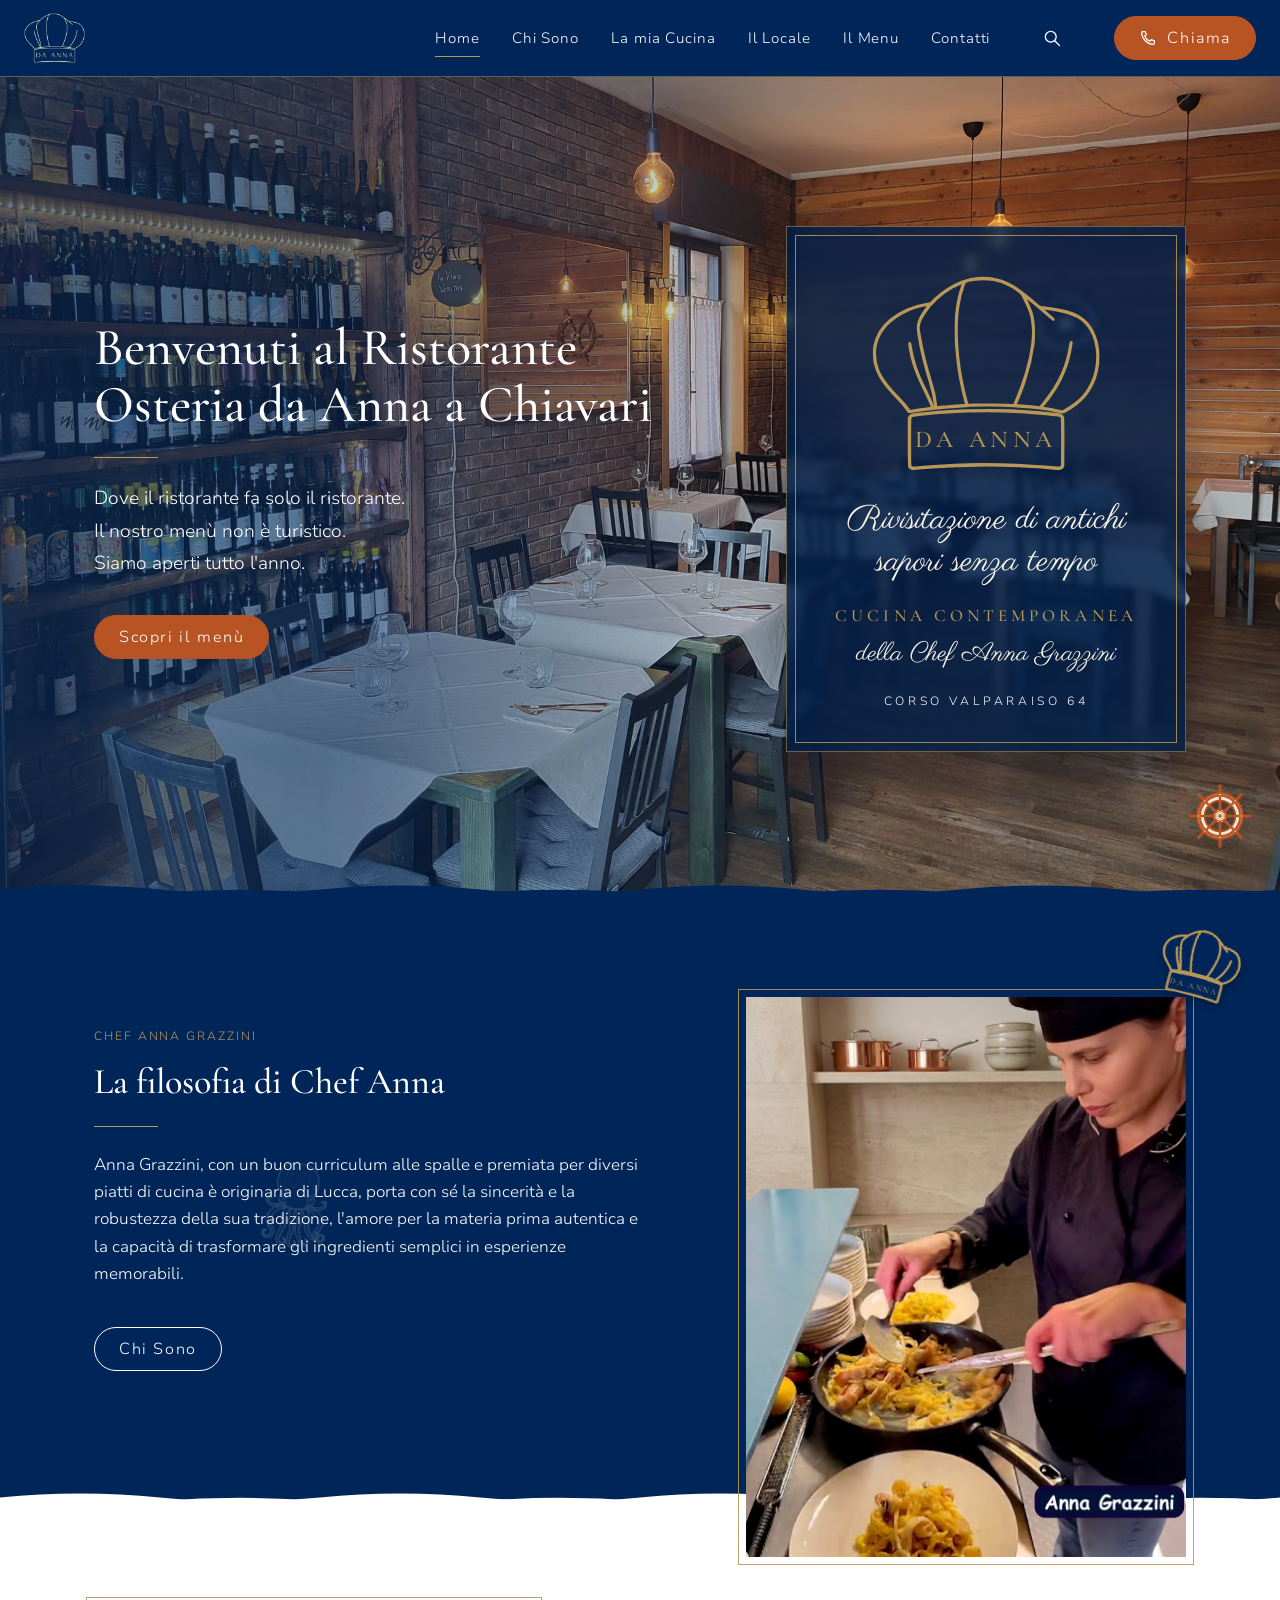
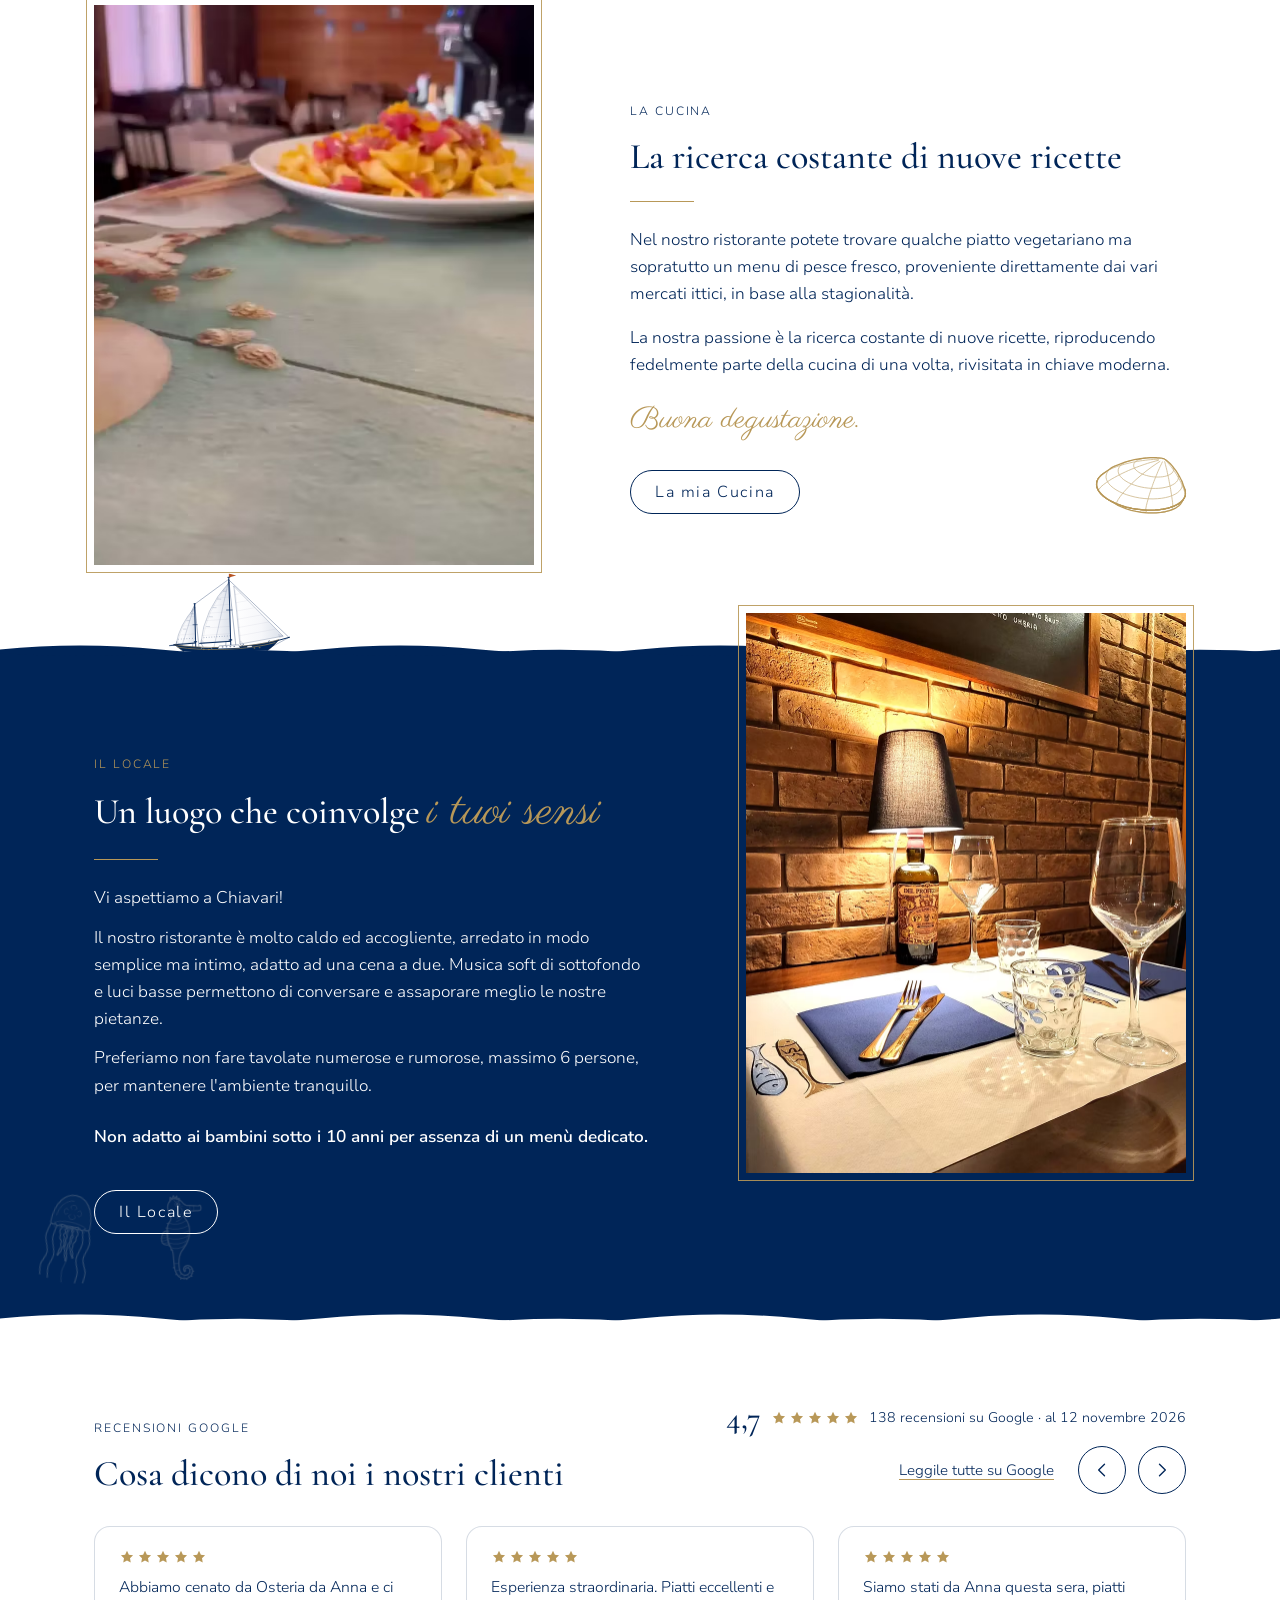
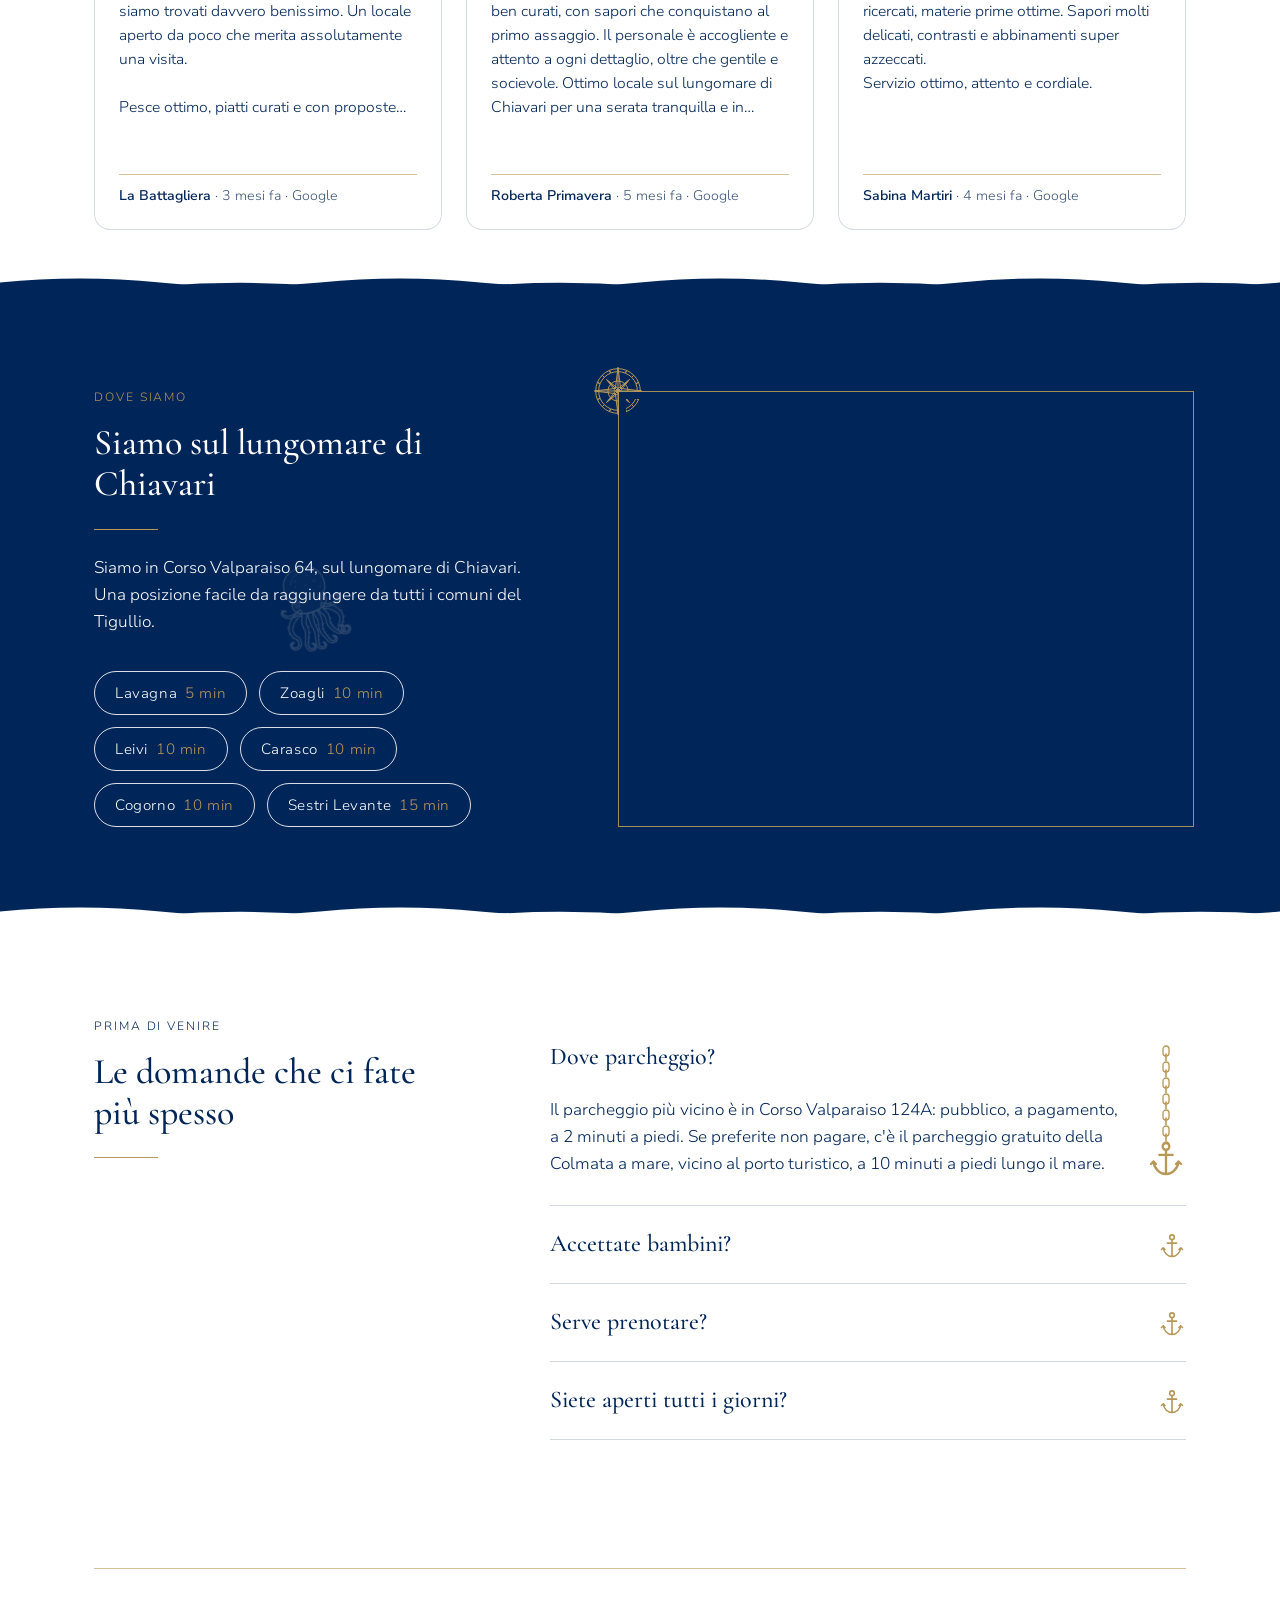
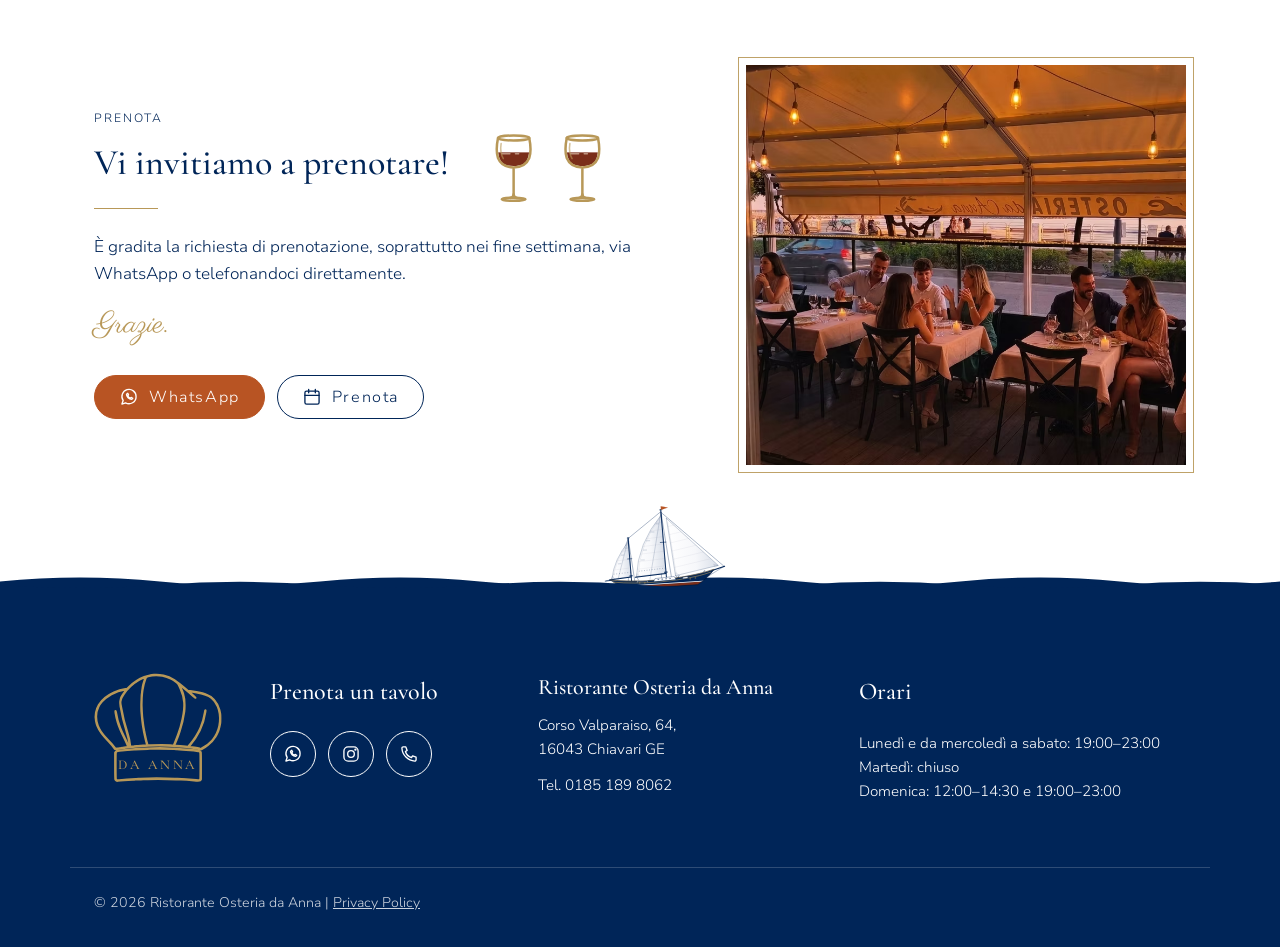
==== commit 5f6c5594: "Home: foto di condivisione (WhatsApp/social) = sala della hero, 1200x630, 199 KB Co-Authored-By: Cla" ====
--- a/index.html
+++ b/index.html
@@ -9,9 +9,9 @@
 <link rel="canonical" href="https://www.osteriadaannachiavari.com">
 <meta property="og:title" content="Ristorante di pesce a Chiavari | Ristorante Osteria da Anna | Siamo sul lungomare, aperti tutto l'anno. Cena di pesce e vini naturali.">
 <meta property="og:description" content="Ristorante di pesce sul lungomare di Chiavari, 20 coperti. Pescato del giorno, pasta fresca fatta a mano e vini naturali. Aperti tutto l'anno, prenotazione consigliata.">
-<meta property="og:image" content="https://www.osteriadaannachiavari.com/img/f4c59d_fd06059a17c2491ca986d9f26ad82a1e~mv2_2361x1330.png">
-<meta property="og:image:width" content="2500">
-<meta property="og:image:height" content="1330">
+<meta property="og:image" content="https://www.osteriadaannachiavari.com/img/condivisione-sala-osteria-da-anna-chiavari-1200x630.jpg">
+<meta property="og:image:width" content="1200">
+<meta property="og:image:height" content="630">
 <meta property="og:url" content="https://www.osteriadaannachiavari.com">
 <meta property="og:site_name" content="Ristorante Osteria da Anna">
 <meta property="og:type" content="website">
@@ -20,7 +20,7 @@
 <meta name="twitter:card" content="summary_large_image">
 <meta name="twitter:title" content="Osteria da Anna | Ristorante sul lungomare a Chiavari | Ristorante di pesce Chiavari">
 <meta name="twitter:description" content="Osteria da Anna: Ristorante sul Lungomare a Chiavari.  Ristorante di pesce. Un mix di sapori unici: la freschezza della Liguria, la passione della Toscana e il cuore della Campania in ogni piatto. Ottima carta dei vini. Scopri il menù del giorno. Siamo nei pressi del Miramare. Prenota un tavolo vista mare.">
-<meta name="twitter:image" content="https://www.osteriadaannachiavari.com/img/f4c59d_fd06059a17c2491ca986d9f26ad82a1e~mv2_2361x1330.png">
+<meta name="twitter:image" content="https://www.osteriadaannachiavari.com/img/condivisione-sala-osteria-da-anna-chiavari-1200x630.jpg">
 <link rel="icon" sizes="192x192" href="/img/f4c59d_c7c8805771dc455fa762c5e1119b608d~mv2_192x192.jpg" type="image/png">
 <link rel="shortcut icon" href="/img/f4c59d_c7c8805771dc455fa762c5e1119b608d~mv2_32x32.jpg" type="image/png">
 <link rel="apple-touch-icon" href="/img/f4c59d_c7c8805771dc455fa762c5e1119b608d~mv2_180x180.jpg" type="image/png">
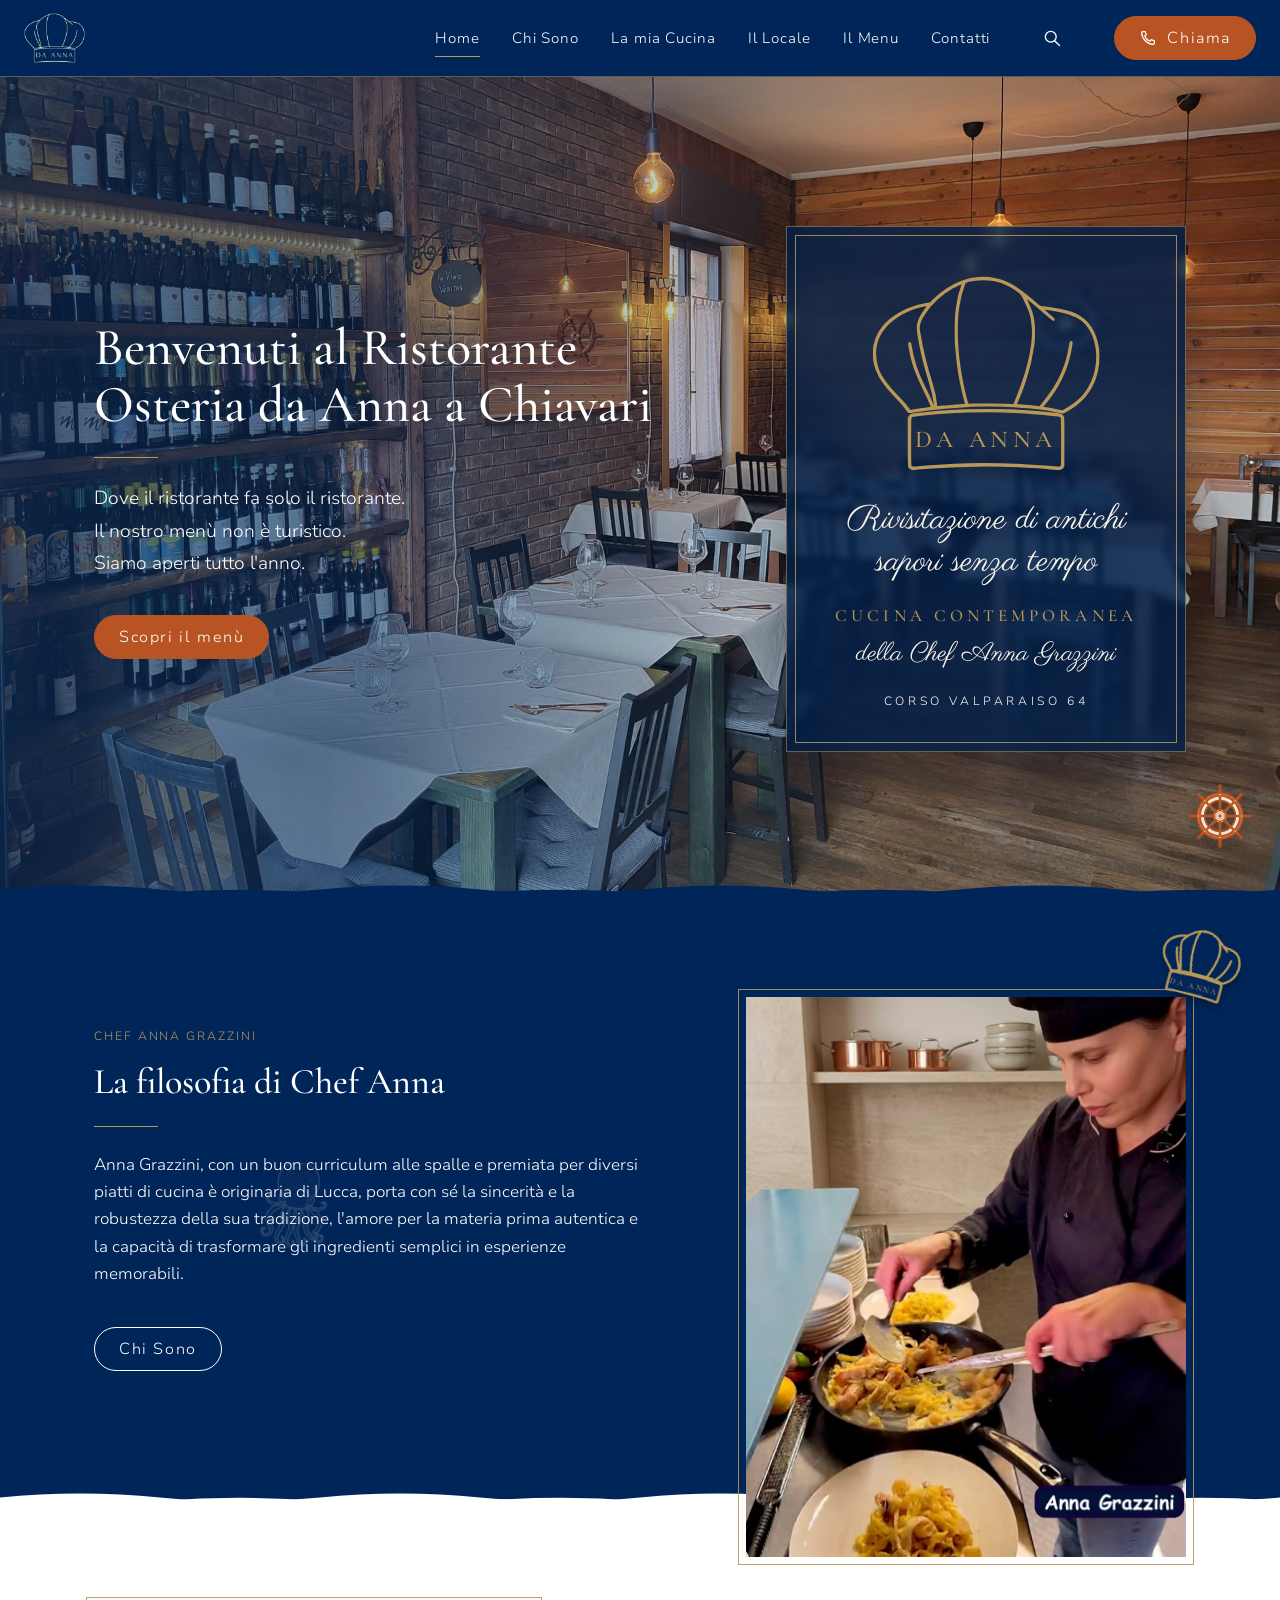
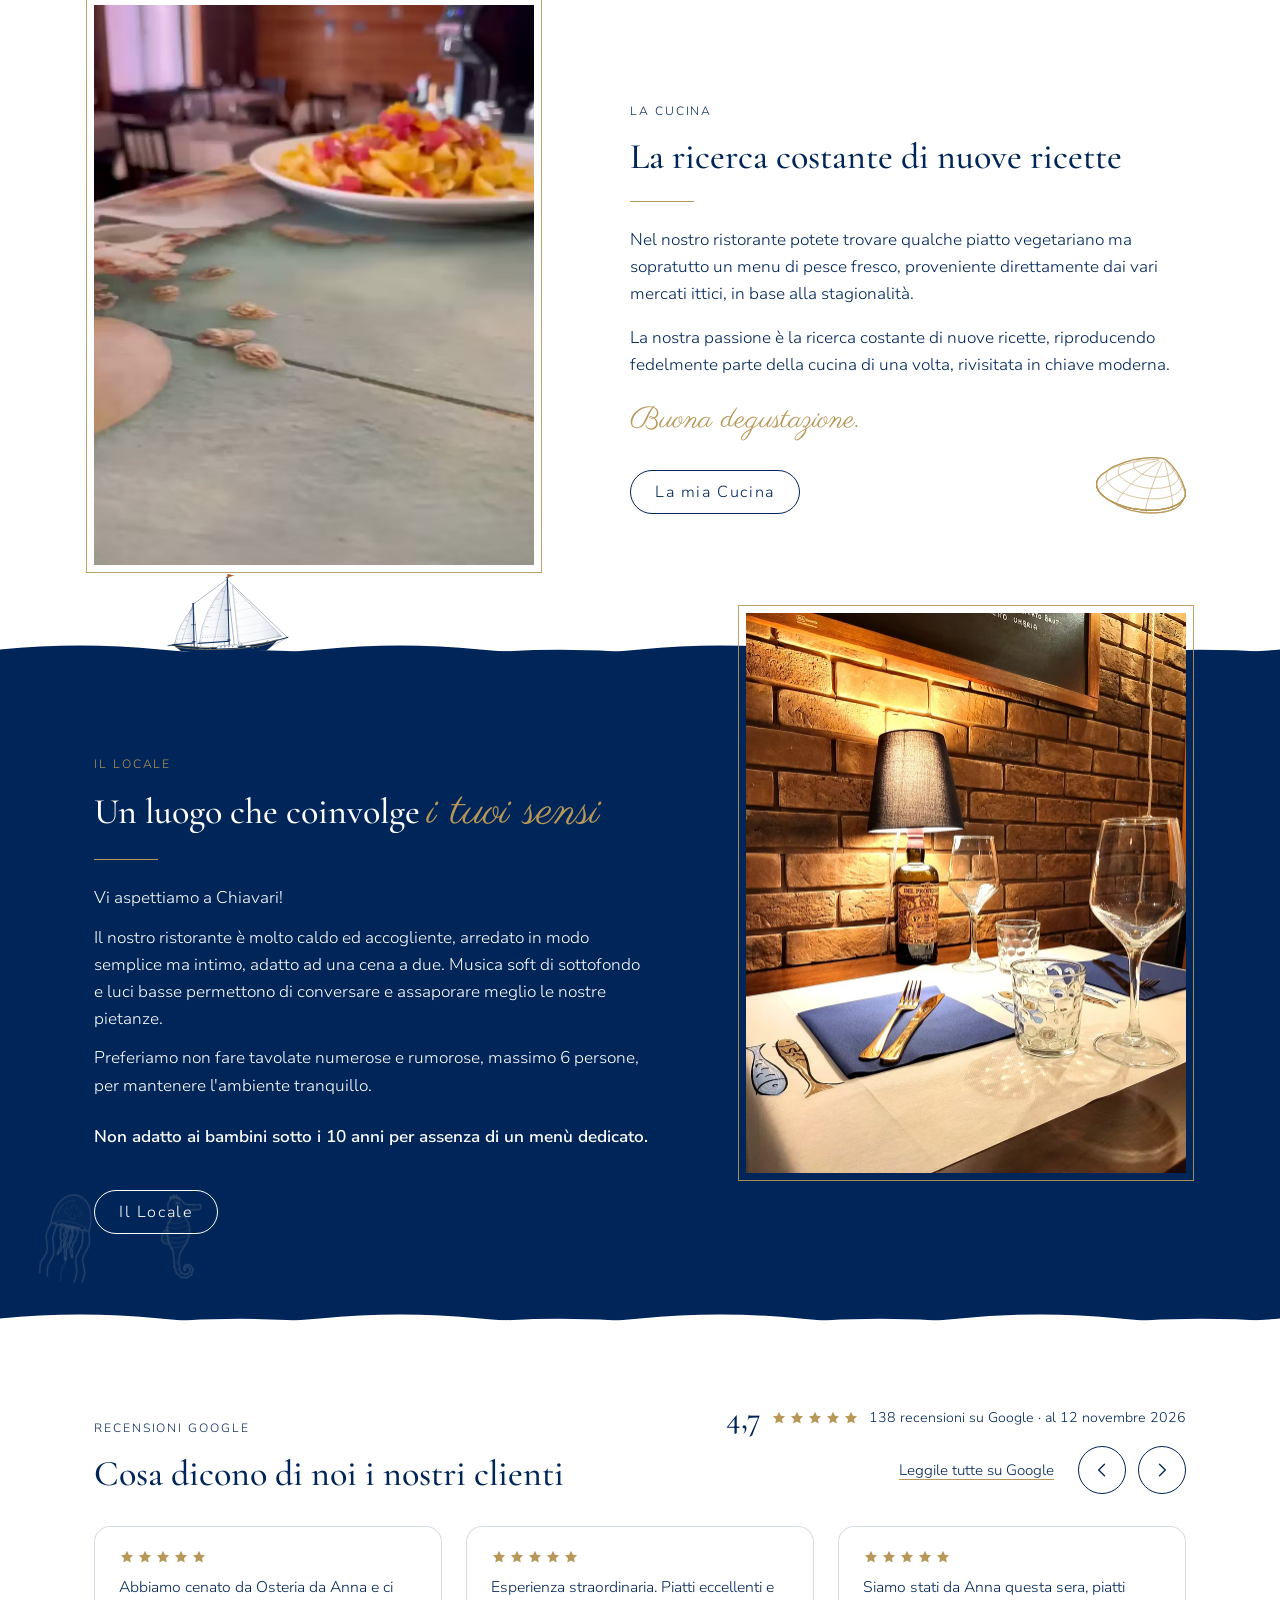
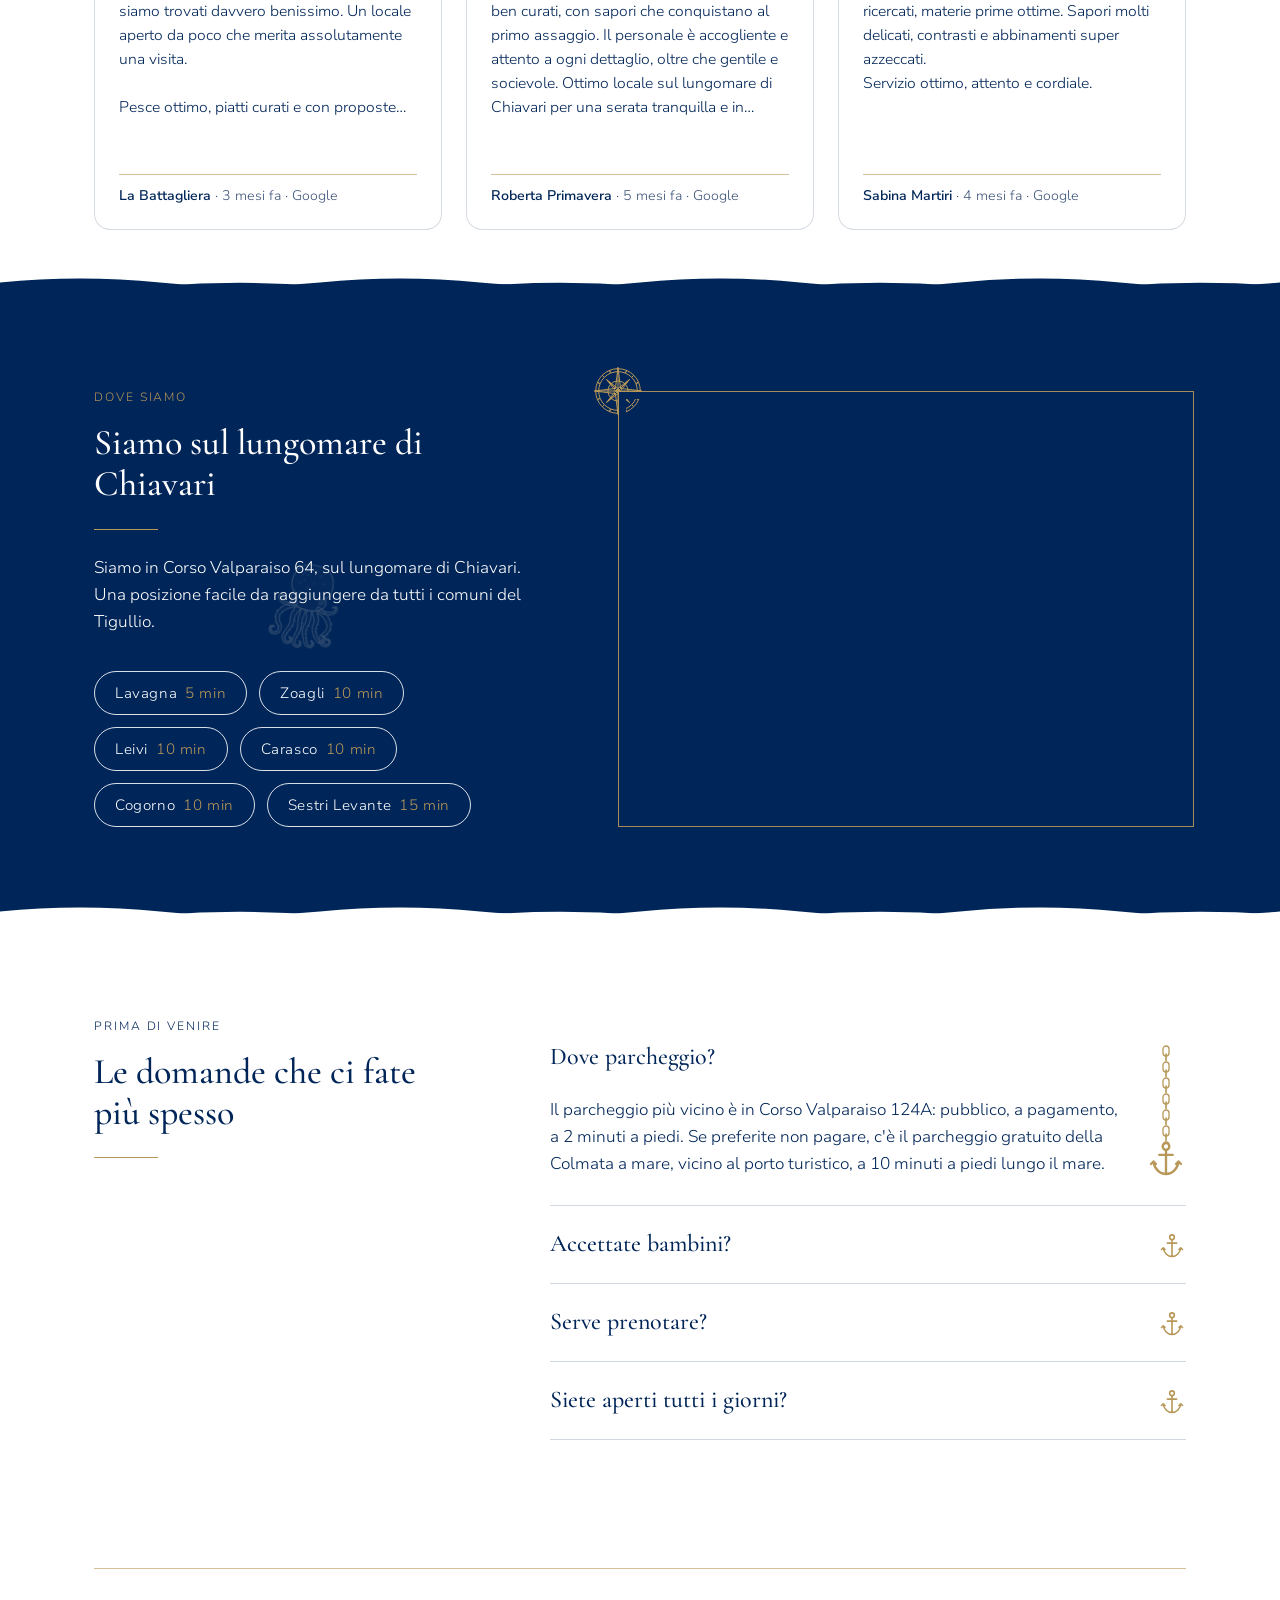
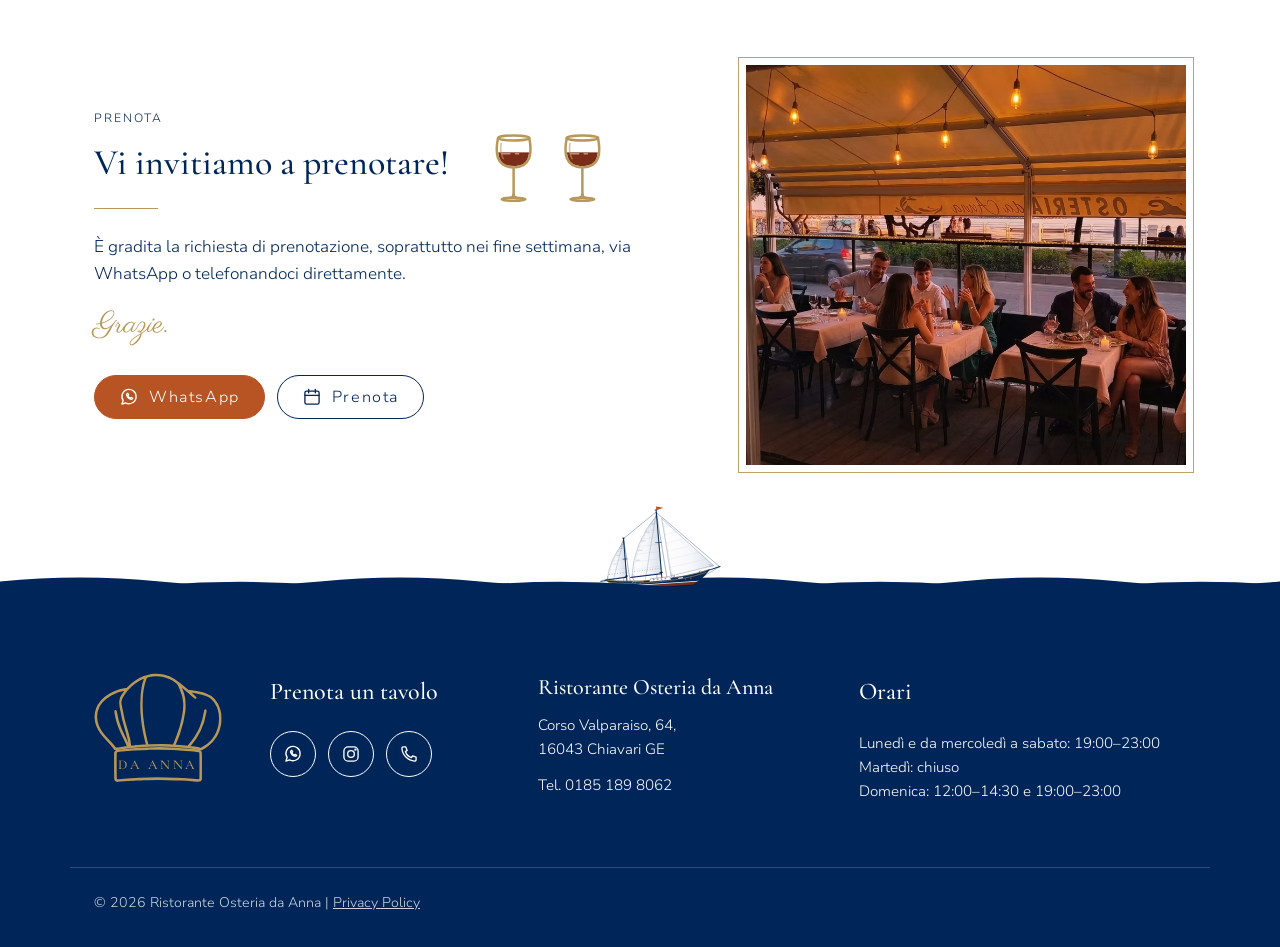
==== commit a349d756: "Foto di condivisione su tutte le pagine (sala + riquadro col cappello); Rugiati; correzioni al menu " ====
--- a/index.html
+++ b/index.html
@@ -9,7 +9,7 @@
 <link rel="canonical" href="https://www.osteriadaannachiavari.com">
 <meta property="og:title" content="Ristorante di pesce a Chiavari | Ristorante Osteria da Anna | Siamo sul lungomare, aperti tutto l'anno. Cena di pesce e vini naturali.">
 <meta property="og:description" content="Ristorante di pesce sul lungomare di Chiavari, 20 coperti. Pescato del giorno, pasta fresca fatta a mano e vini naturali. Aperti tutto l'anno, prenotazione consigliata.">
-<meta property="og:image" content="https://www.osteriadaannachiavari.com/img/condivisione-sala-osteria-da-anna-chiavari-1200x630.jpg">
+<meta property="og:image" content="https://www.osteriadaannachiavari.com/img/condivisione-cappello-sala-osteria-da-anna-chiavari-1200x630.jpg">
 <meta property="og:image:width" content="1200">
 <meta property="og:image:height" content="630">
 <meta property="og:url" content="https://www.osteriadaannachiavari.com">
@@ -20,7 +20,7 @@
 <meta name="twitter:card" content="summary_large_image">
 <meta name="twitter:title" content="Osteria da Anna | Ristorante sul lungomare a Chiavari | Ristorante di pesce Chiavari">
 <meta name="twitter:description" content="Osteria da Anna: Ristorante sul Lungomare a Chiavari.  Ristorante di pesce. Un mix di sapori unici: la freschezza della Liguria, la passione della Toscana e il cuore della Campania in ogni piatto. Ottima carta dei vini. Scopri il menù del giorno. Siamo nei pressi del Miramare. Prenota un tavolo vista mare.">
-<meta name="twitter:image" content="https://www.osteriadaannachiavari.com/img/condivisione-sala-osteria-da-anna-chiavari-1200x630.jpg">
+<meta name="twitter:image" content="https://www.osteriadaannachiavari.com/img/condivisione-cappello-sala-osteria-da-anna-chiavari-1200x630.jpg">
 <link rel="icon" sizes="192x192" href="/img/f4c59d_c7c8805771dc455fa762c5e1119b608d~mv2_192x192.jpg" type="image/png">
 <link rel="shortcut icon" href="/img/f4c59d_c7c8805771dc455fa762c5e1119b608d~mv2_32x32.jpg" type="image/png">
 <link rel="apple-touch-icon" href="/img/f4c59d_c7c8805771dc455fa762c5e1119b608d~mv2_180x180.jpg" type="image/png">
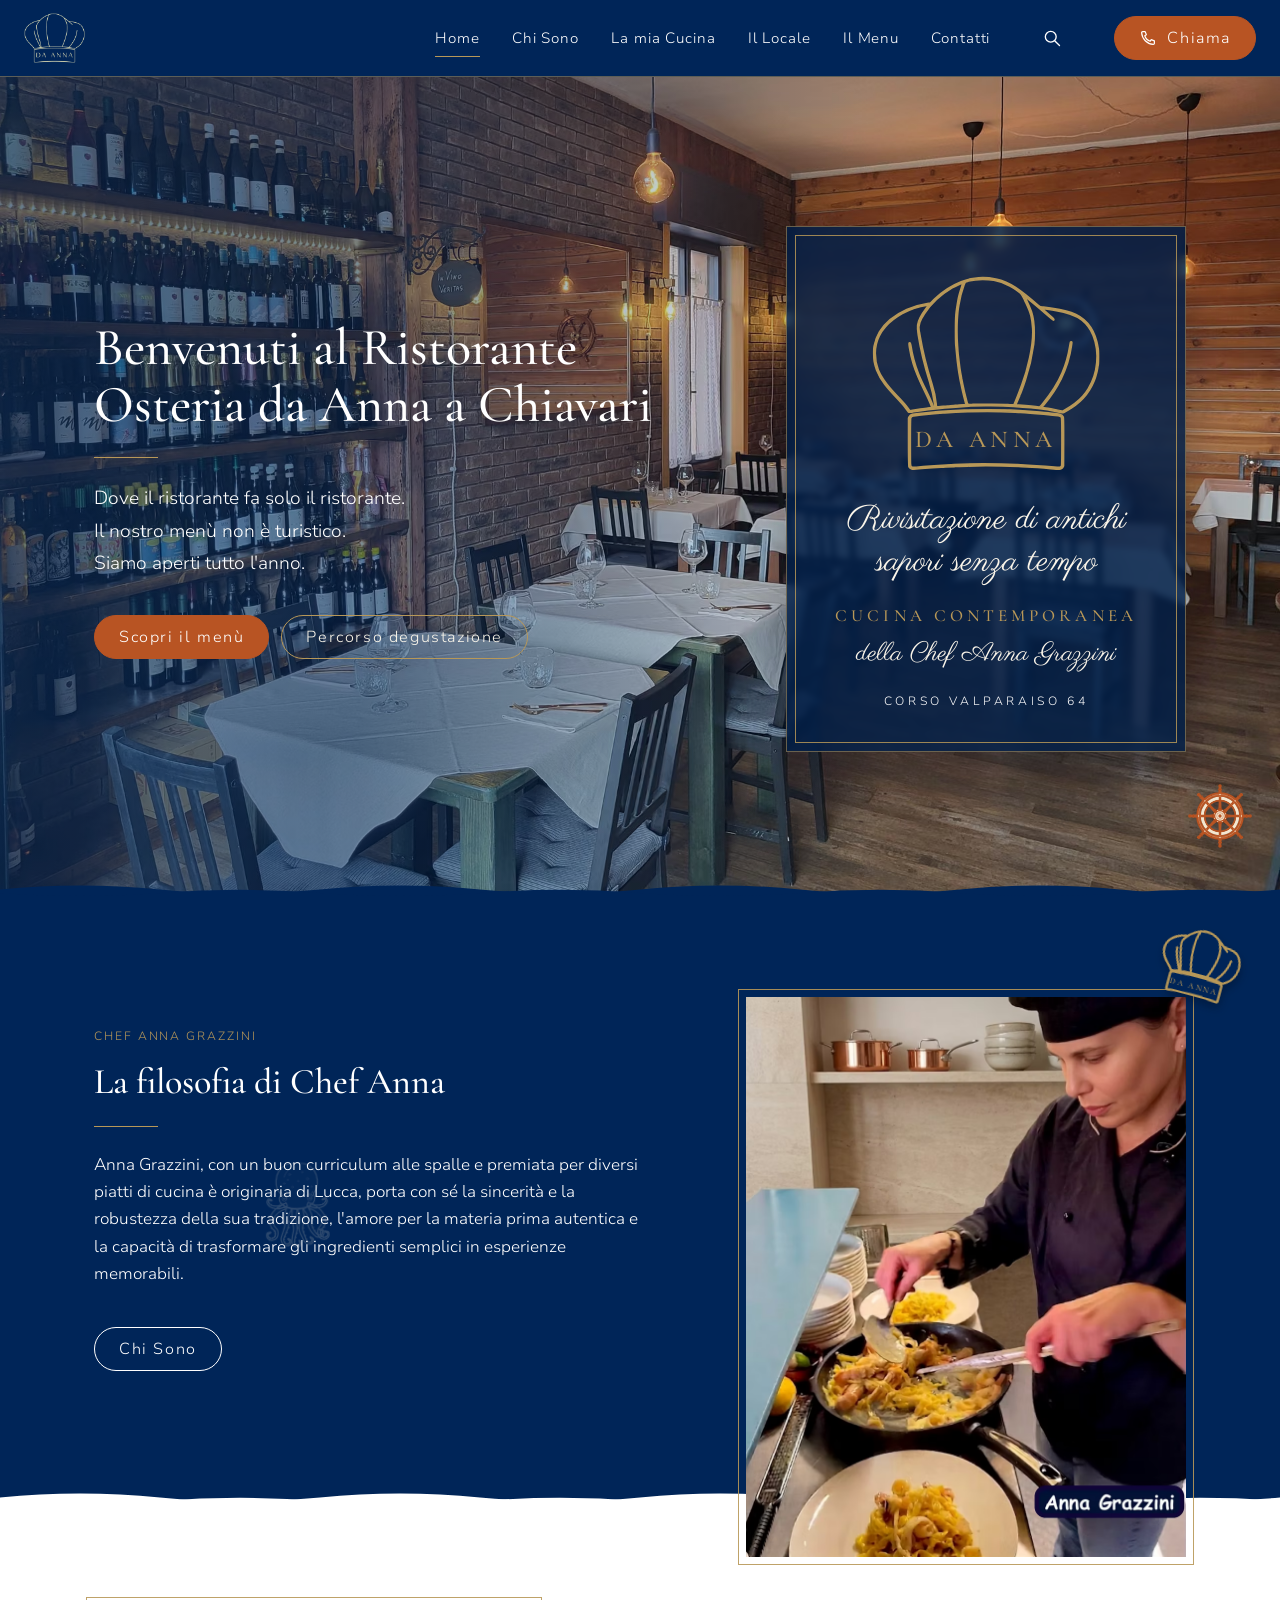
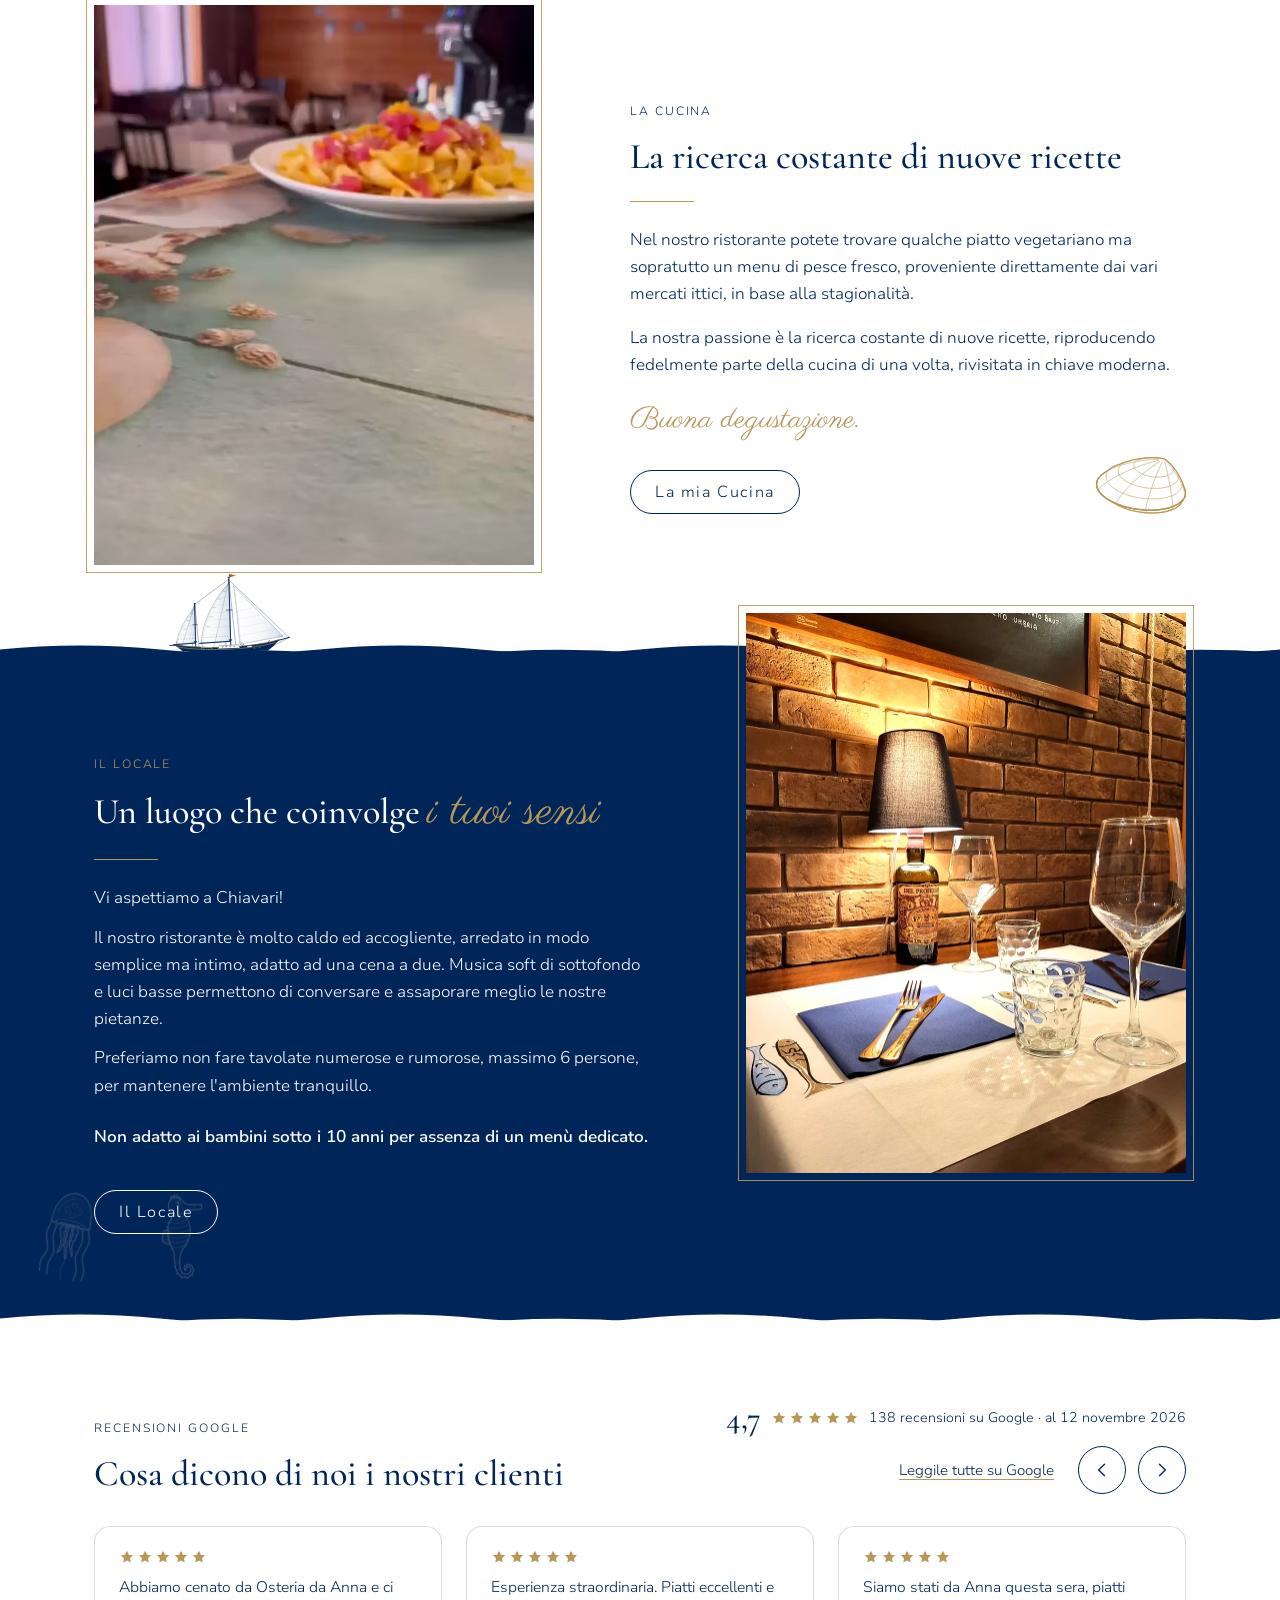
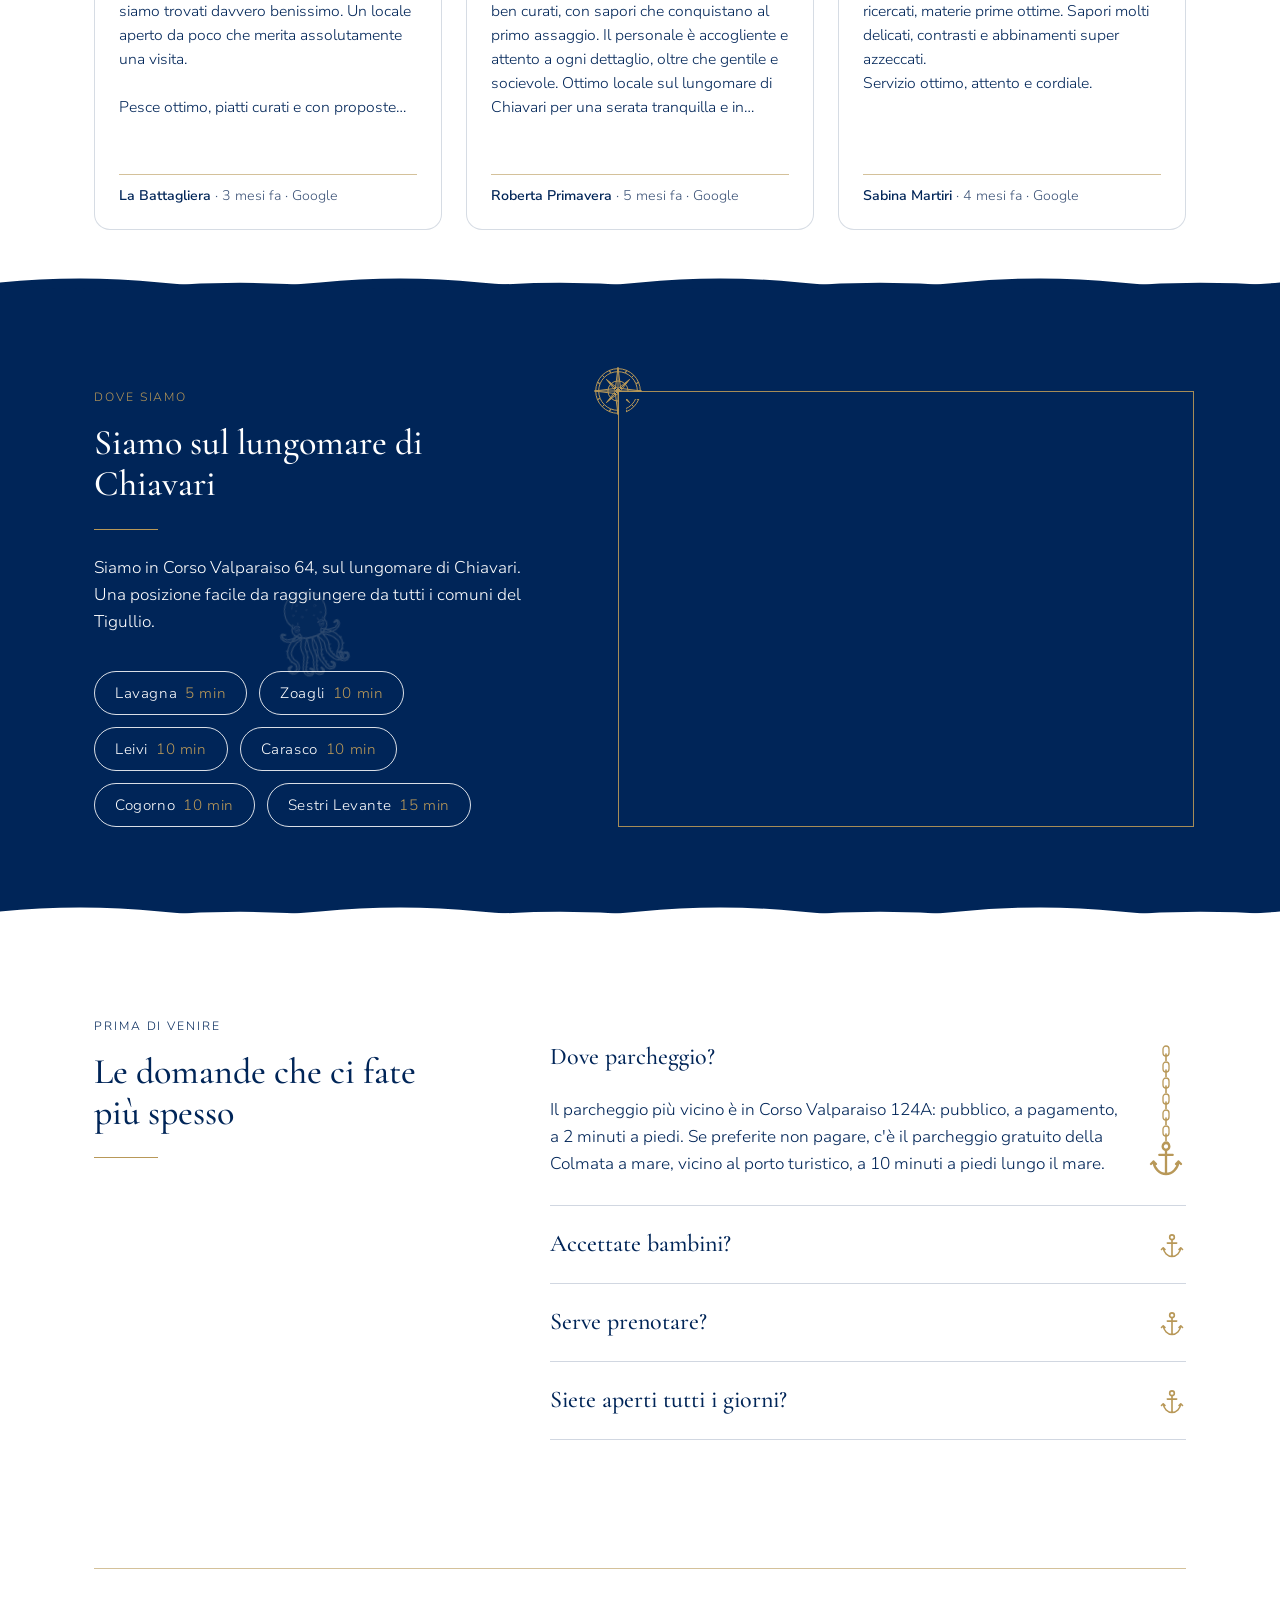
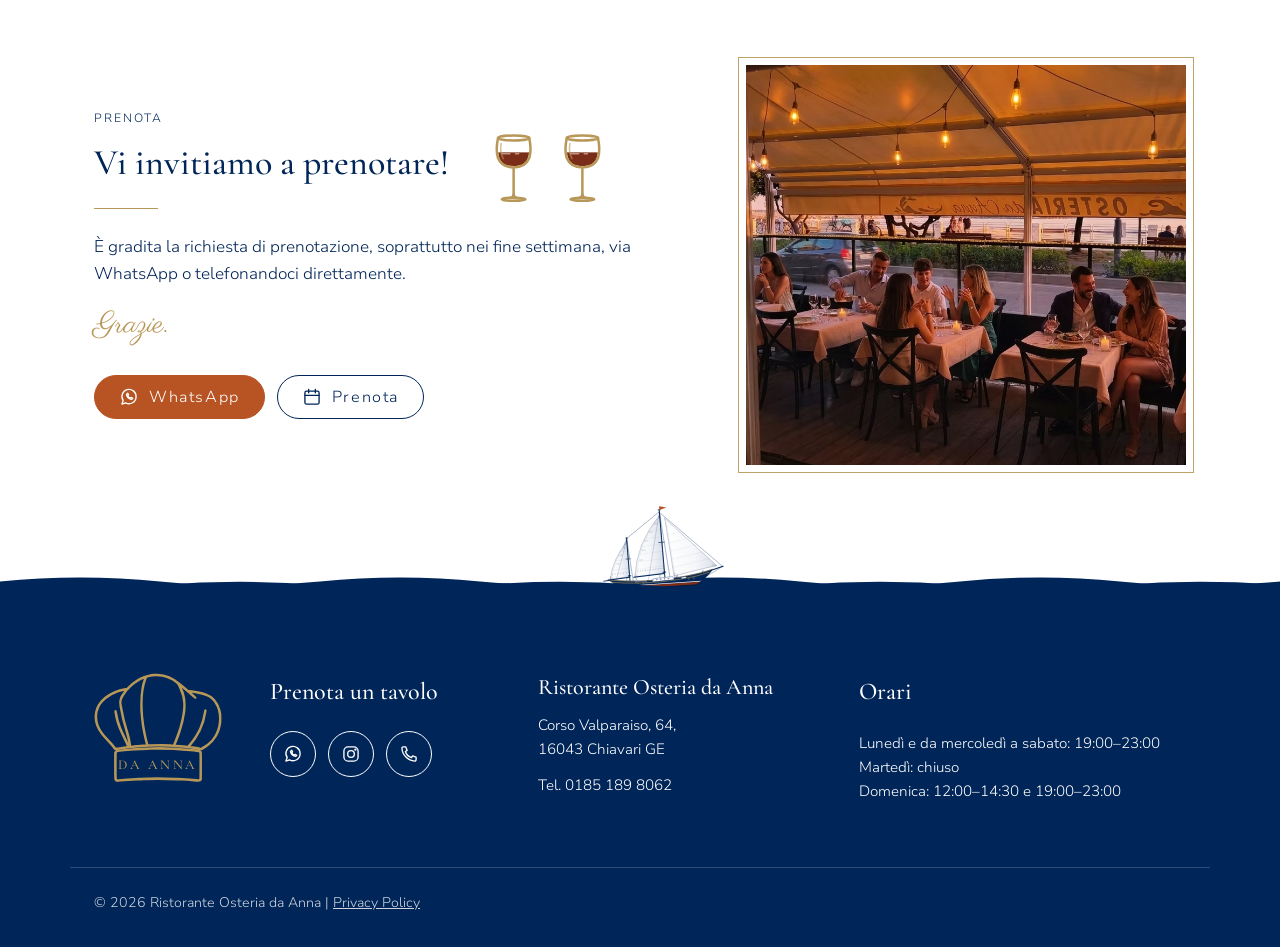
==== commit 4353ba86: "Percorso degustazione: bottone nella hero e riquadro in /menu; Menù alla carta; galleria piatti che " ====
--- a/index.html
+++ b/index.html
@@ -25,7 +25,7 @@
 <link rel="shortcut icon" href="/img/f4c59d_c7c8805771dc455fa762c5e1119b608d~mv2_32x32.jpg" type="image/png">
 <link rel="apple-touch-icon" href="/img/f4c59d_c7c8805771dc455fa762c5e1119b608d~mv2_180x180.jpg" type="image/png">
 <link rel="stylesheet" href="/css/font-regolato.css">
-<link rel="stylesheet" href="/css/stile.css?v=20261116d">
+<link rel="stylesheet" href="/css/stile.css?v=20261120a">
 <script type="application/ld+json">{"@context":"https://schema.org/","@type":"WebSite","name":"Ristorante Osteria da Anna","url":"https://www.osteriadaannachiavari.com/","potentialAction":{"@type":"SearchAction","target":{"@type":"EntryPoint","urlTemplate":"https://www.osteriadaannachiavari.com/search?q={search_term}"},"query-input":"required name=search_term"}}</script>
 <script type="application/ld+json">{"@context":"https://schema.org/","@type":"Restaurant","name":"Ristorante Osteria da Anna","url":"https://www.osteriadaannachiavari.com","image":"https://www.osteriadaannachiavari.com/img/f4c59d_fd06059a17c2491ca986d9f26ad82a1e~mv2_2361x1330.png","telephone":"+39 0185 189 8062","address":{"@type":"PostalAddress","streetAddress":"Corso Valparaiso, 64","addressLocality":"Chiavari","postalCode":"16043","addressRegion":"GE","addressCountry":"IT"},"geo":{"@type":"GeoCoordinates","latitude":44.3168968,"longitude":9.3165284},"priceRange":"30-60 €","servesCuisine":["Pesce","Ligure"],"sameAs":["https://www.instagram.com/osteria_da_anna_/"],"hasMap":"https://maps.google.com/?cid=7680417386147146536","hasMenu":"https://www.osteriadaannachiavari.com/menu","openingHoursSpecification":[{"@type":"OpeningHoursSpecification","dayOfWeek":["Monday","Wednesday","Thursday","Friday","Saturday"],"opens":"19:00","closes":"23:00"},{"@type":"OpeningHoursSpecification","dayOfWeek":"Sunday","opens":"12:00","closes":"14:30"},{"@type":"OpeningHoursSpecification","dayOfWeek":"Sunday","opens":"19:00","closes":"23:00"}]}</script>
 </head>
@@ -102,7 +102,10 @@
       <h1 id="titolo-home" class="titolo h1">Benvenuti al Ristorante Osteria da Anna a Chiavari</h1>
       <hr class="linea-oro">
       <p class="hero-frasi">Dove il ristorante fa solo il ristorante.<br>Il nostro menù non è turistico.<br>Siamo aperti tutto l'anno.</p>
-      <a class="bottone cta" href="/menu">Scopri il menù</a>
+      <div class="hero-bottoni">
+        <a class="bottone cta" href="/menu">Scopri il menù</a>
+        <a class="bottone percorso" href="/menu#percorso">Percorso degustazione</a>
+      </div>
     </div>
     <div class="riquadro">
       <svg class="cappello si-disegna" viewBox="0 0 911 779" role="img" aria-label="Cappello da cuoco con la scritta Da Anna"><path class="tratto" data-matita="1" d="M736.5 541.4C716.3 537.2 680.0 531.3 661.5 529.1C631.8 525.6 572.7 521.2 524.4 518.9C501.6 517.8 405.3 518.2 386.0 519.5C295.1 525.5 271.5 527.5 226.0 533.6C211.4 535.5 189.8 538.7 177.9 540.5C150.3 544.9 150.1 544.9 148.3 542.5C134.3 522.5 124.3 510.6 105.5 491.0C74.7 458.9 67.5 450.8 54.2 433.0C37.3 410.7 30.9 399.5 22.1 377.2C17.3 365.2 15.9 360.1 12.4 342.0C10.2 331.0 9.9 293.0 11.9 282.5C16.2 259.7 22.9 242.0 33.3 225.0C54.9 190.1 94.9 157.4 141.6 136.4C165.8 125.6 198.9 115.9 223.5 112.4L235.5 110.7L250.1 96.6C281.5 66.2 318.5 42.1 357.0 27.0C368.6 22.4 385.7 17.2 396.0 15.1C408.6 12.6 412.2 12.1 426.7 10.9C446.8 9.2 470.6 11.0 494.5 15.9C520.2 21.2 550.2 34.0 573.0 49.3C590.5 61.0 636.7 97.5 662.8 120.2C666.0 123.0 669.6 125.1 671.4 125.4C673.1 125.7 678.3 126.3 683.0 126.9C736.3 133.5 767.4 139.7 793.3 148.7C847.1 167.4 878.8 203.3 894.4 263.5C896.6 272.1 897.3 275.4 900.2 291.5C901.7 300.3 901.8 348.3 900.3 356.0C899.7 359.0 898.6 365.1 897.9 369.5C896.9 376.3 895.0 384.7 891.0 399.5C889.8 404.0 887.0 412.1 885.5 415.5C884.8 417.1 883.2 420.8 882.1 423.7C879.0 431.5 871.9 445.4 866.0 455.0C851.9 478.0 833.1 498.4 810.4 515.5C795.3 526.9 762.9 546.1 759.3 545.9C758.3 545.8 748.1 543.8 736.5 541.4Z"></path><path class="tratto" data-matita="1" d="M195.5 531.1C206.5 529.5 220.0 527.6 225.5 527.0C231.0 526.3 236.7 525.5 238.2 525.1L240.9 524.5L234.6 509.0C231.1 500.5 222.1 480.9 214.5 465.5C188.6 412.7 177.0 385.3 167.5 354.1C159.5 327.5 155.3 309.7 152.0 287.0C149.6 270.3 149.8 267.7 153.8 268.2C156.4 268.5 156.5 268.9 157.7 277.0C163.7 317.0 173.4 353.5 188.0 390.0C196.0 410.1 200.7 420.3 220.0 460.0C233.7 488.3 243.7 511.1 247.4 522.2C248.0 524.1 249.7 524.5 251.8 523.1C252.9 522.5 252.8 520.3 251.6 510.9C247.4 480.0 242.3 457.6 231.6 423.2C211.5 358.8 195.8 293.5 186.9 237.1C181.7 204.4 183.3 190.5 194.5 168.5C200.9 156.1 204.7 150.2 217.8 132.7L228.2 118.9L223.3 119.5C193.3 123.7 149.5 138.5 123.9 153.1C95.8 169.2 74.7 185.6 57.7 204.5C46.6 216.8 40.6 225.6 33.0 240.8C20.9 264.8 17.0 281.8 17.0 310.4C17.0 336.5 20.1 353.2 29.2 376.0C34.9 390.4 39.7 399.2 50.3 415.0C66.3 438.9 73.4 447.4 103.5 478.6C129.2 505.1 137.6 514.7 146.8 527.7L153.8 537.6L164.7 535.8C170.6 534.8 184.5 532.7 195.5 531.1Z"></path><path class="tratto" data-matita="1" d="M286.1 520.1C291.4 519.5 299.3 518.8 303.6 518.5C307.9 518.2 313.1 517.7 315.0 517.5C316.9 517.3 322.8 516.8 328.0 516.5C333.2 516.1 342.7 515.5 349.0 514.9C355.3 514.4 363.7 514.0 367.7 514.0C371.6 514.0 375.1 513.6 375.4 513.2C375.7 512.8 375.0 509.0 373.9 504.9C370.7 493.3 363.5 464.1 362.0 457.5C361.3 454.2 360.4 450.1 360.0 448.5C359.6 446.9 358.7 442.8 358.0 439.5C357.4 436.2 356.4 431.5 355.8 429.0C353.6 418.7 353.1 416.2 352.0 410.0C351.4 406.4 350.5 401.2 350.0 398.5C349.1 393.9 348.7 391.0 346.0 373.8C343.4 356.6 339.8 324.5 338.0 303.0C337.4 296.1 336.4 285.3 335.8 279.0C335.0 271.8 334.5 250.0 334.5 220.5C334.5 161.9 335.4 151.1 345.0 96.8C347.2 84.4 351.0 70.4 358.0 49.3C360.7 40.9 363.0 33.6 363.0 33.0C363.0 31.1 334.7 43.5 321.5 51.3C276.1 78.1 239.0 112.7 211.8 153.5C203.7 165.6 196.5 179.5 193.6 188.3C190.3 198.2 189.0 215.2 191.0 222.0C191.6 223.9 193.2 232.2 194.6 240.5C203.9 296.4 221.9 369.2 241.5 431.0C249.3 455.4 255.9 486.5 258.1 508.9L259.4 522.3L268.0 521.6C272.7 521.3 280.8 520.6 286.1 520.1Z"></path><path class="tratto" data-matita="1" d="M568.0 509.2C570.4 504.1 585.5 466.0 590.0 454.0C591.6 449.9 594.6 441.8 596.8 436.0C607.5 407.9 620.9 361.5 627.9 328.5C639.0 276.3 642.3 244.3 640.1 210.7C637.4 169.4 633.2 153.4 614.3 113.0C612.4 108.9 609.1 101.7 607.0 97.0C597.0 74.4 598.1 76.1 587.9 68.7C571.2 56.7 558.7 48.4 550.0 43.8C530.5 33.4 506.2 24.7 486.5 21.2C469.8 18.2 462.9 17.6 443.0 17.6C418.4 17.5 407.2 18.8 386.0 24.2C372.7 27.5 373.1 27.1 369.2 38.0C359.8 64.0 351.7 94.8 348.1 119.0C347.4 123.1 346.5 129.2 346.0 132.5C344.6 141.8 343.2 157.7 341.9 177.5C340.7 197.3 341.2 257.9 342.8 279.5C343.4 286.6 344.1 296.8 344.4 302.0C344.8 307.2 345.5 315.0 346.0 319.3C347.6 332.0 348.9 343.2 349.5 348.0C351.0 361.3 353.5 378.2 355.0 386.5C355.6 389.8 356.5 395.0 357.1 398.0C357.6 401.0 358.5 405.8 359.0 408.5C359.6 411.2 360.4 415.8 360.9 418.5C361.9 424.3 365.1 439.4 368.1 453.0C369.2 458.2 370.6 464.3 371.1 466.5C372.1 471.1 376.8 489.6 380.0 501.4C383.5 514.4 381.1 513.3 403.8 512.4C429.2 511.3 529.8 511.6 541.5 512.8C546.5 513.3 554.0 513.8 558.2 513.9L565.9 514.0L568.0 509.2Z"></path><path class="tratto" data-matita="1" d="M765.7 535.7C796.9 518.0 822.6 498.3 839.1 479.5C843.8 474.2 855.6 458.0 860.0 451.0C898.3 389.4 905.9 306.2 879.4 239.5C870.1 215.9 853.9 193.7 835.2 178.8C812.5 160.7 782.1 149.8 729.0 140.6C711.9 137.6 682.5 133.7 681.0 134.2C679.9 134.5 693.8 147.2 713.1 163.5C722.9 171.8 724.9 173.9 724.7 176.0C724.6 177.5 723.8 178.6 722.7 178.8C720.7 179.2 717.9 177.0 689.9 152.5C672.2 136.9 645.0 114.3 617.8 92.2L610.0 85.9L612.9 92.2C614.5 95.7 617.3 101.9 619.3 106.0C629.5 128.0 632.3 134.8 635.9 145.6C644.2 170.7 646.8 190.8 646.8 229.5C646.8 253.3 646.5 260.1 644.5 274.5C637.8 324.1 627.5 368.2 611.5 416.5C605.7 434.0 591.9 471.5 589.9 475.2C589.4 476.2 589.0 477.4 589.0 478.0C589.0 478.6 588.2 480.9 587.1 483.3C586.1 485.6 584.0 490.4 582.5 494.0C581.0 497.6 578.7 502.9 577.4 505.8C573.4 514.6 573.5 514.7 584.8 515.4C607.6 516.9 658.0 521.4 665.5 522.5C668.3 523.0 669.2 522.1 680.4 508.5C715.1 466.3 739.2 428.2 756.7 387.5C770.3 356.2 781.2 317.9 787.1 281.0C788.3 273.0 789.8 265.9 790.3 265.2C791.6 263.5 794.7 263.7 795.4 265.5C795.7 266.3 795.8 268.3 795.5 269.8C795.3 271.3 794.6 276.3 794.0 281.0C788.3 323.4 774.2 369.0 754.0 410.5C737.4 444.4 711.7 483.2 685.7 513.5C680.3 519.8 677.6 523.7 678.3 524.1C679.0 524.5 682.2 525.1 685.5 525.5C700.3 527.2 755.7 537.4 756.9 538.6C757.9 539.6 760.1 538.8 765.7 535.7Z"></path><path class="tratto" data-matita="2" d="M161.5 768.8C157.0 767.2 152.2 763.3 150.2 759.7C148.6 756.7 148.5 750.1 148.5 661.5L148.5 566.5L150.7 562.3C153.5 557.1 158.7 553.1 164.0 551.9C170.2 550.5 205.2 546.6 238.0 543.6C276.9 540.1 309.4 537.9 369.5 534.9C398.0 533.5 530.4 533.4 552.0 534.8C561.1 535.4 576.8 536.4 587.0 537.0C612.3 538.4 648.3 541.1 668.5 543.0C714.9 547.4 745.9 550.9 749.8 552.2C754.0 553.5 759.6 558.3 761.8 562.4C763.3 565.2 763.4 573.7 763.1 661.0L762.8 756.5L760.5 760.6C759.2 762.9 757.1 765.4 755.8 766.2C749.8 770.1 748.3 770.1 712.7 767.0C678.7 764.1 643.4 761.6 618.5 760.5C611.4 760.2 596.0 759.5 584.5 759.0C527.6 756.5 423.4 755.6 381.5 757.3C371.1 757.7 349.4 758.5 333.5 759.0C317.6 759.6 300.7 760.2 296.0 760.5C291.3 760.7 283.0 761.2 277.5 761.5C243.0 763.3 184.9 767.6 168.5 769.5C166.3 769.7 163.2 769.4 161.5 768.8Z"></path><path class="tratto" data-matita="2" d="M180.3 761.0C204.4 758.4 267.9 753.9 299.5 752.5C306.6 752.2 320.1 751.5 329.5 751.0C373.0 748.6 458.5 747.6 513.8 748.9C543.9 749.5 571.6 750.3 575.5 750.5C579.4 750.7 587.5 751.2 593.5 751.4C638.9 753.6 666.5 755.5 726.6 760.6C749.2 762.6 750.6 762.4 754.0 756.8C756.0 753.6 756.0 751.6 756.0 660.5C756.0 569.4 756.0 567.4 754.0 564.2C752.9 562.4 750.5 560.3 748.8 559.5C742.3 556.7 635.8 546.5 591.0 544.5C584.1 544.2 575.1 543.7 571.0 543.5C520.3 540.5 436.4 539.7 387.5 541.8C329.4 544.2 333.7 544.0 285.0 547.0C239.2 549.8 168.3 557.3 163.1 559.9C161.2 560.8 158.9 563.1 157.8 565.0C156.1 568.3 156.0 573.0 156.0 661.5C156.1 761.3 155.9 757.7 161.1 760.6C164.0 762.2 168.2 762.3 180.3 761.0Z"></path><path class="cappello-pieno" fill-rule="evenodd" d="M161.5 768.8C157.0 767.2 152.2 763.3 150.2 759.7C148.6 756.7 148.5 750.1 148.5 661.5L148.5 566.5L150.7 562.3C153.5 557.1 158.7 553.1 164.0 551.9C170.2 550.5 205.2 546.6 238.0 543.6C276.9 540.1 309.4 537.9 369.5 534.9C398.0 533.5 530.4 533.4 552.0 534.8C561.1 535.4 576.8 536.4 587.0 537.0C612.3 538.4 648.3 541.1 668.5 543.0C714.9 547.4 745.9 550.9 749.8 552.2C754.0 553.5 759.6 558.3 761.8 562.4C763.3 565.2 763.4 573.7 763.1 661.0L762.8 756.5L760.5 760.6C759.2 762.9 757.1 765.4 755.8 766.2C749.8 770.1 748.3 770.1 712.7 767.0C678.7 764.1 643.4 761.6 618.5 760.5C611.4 760.2 596.0 759.5 584.5 759.0C527.6 756.5 423.4 755.6 381.5 757.3C371.1 757.7 349.4 758.5 333.5 759.0C317.6 759.6 300.7 760.2 296.0 760.5C291.3 760.7 283.0 761.2 277.5 761.5C243.0 763.3 184.9 767.6 168.5 769.5C166.3 769.7 163.2 769.4 161.5 768.8Z M180.3 761.0C204.4 758.4 267.9 753.9 299.5 752.5C306.6 752.2 320.1 751.5 329.5 751.0C373.0 748.6 458.5 747.6 513.8 748.9C543.9 749.5 571.6 750.3 575.5 750.5C579.4 750.7 587.5 751.2 593.5 751.4C638.9 753.6 666.5 755.5 726.6 760.6C749.2 762.6 750.6 762.4 754.0 756.8C756.0 753.6 756.0 751.6 756.0 660.5C756.0 569.4 756.0 567.4 754.0 564.2C752.9 562.4 750.5 560.3 748.8 559.5C742.3 556.7 635.8 546.5 591.0 544.5C584.1 544.2 575.1 543.7 571.0 543.5C520.3 540.5 436.4 539.7 387.5 541.8C329.4 544.2 333.7 544.0 285.0 547.0C239.2 549.8 168.3 557.3 163.1 559.9C161.2 560.8 158.9 563.1 157.8 565.0C156.1 568.3 156.0 573.0 156.0 661.5C156.1 761.3 155.9 757.7 161.1 760.6C164.0 762.2 168.2 762.3 180.3 761.0Z M736.5 541.4C716.3 537.2 680.0 531.3 661.5 529.1C631.8 525.6 572.7 521.2 524.4 518.9C501.6 517.8 405.3 518.2 386.0 519.5C295.1 525.5 271.5 527.5 226.0 533.6C211.4 535.5 189.8 538.7 177.9 540.5C150.3 544.9 150.1 544.9 148.3 542.5C134.3 522.5 124.3 510.6 105.5 491.0C74.7 458.9 67.5 450.8 54.2 433.0C37.3 410.7 30.9 399.5 22.1 377.2C17.3 365.2 15.9 360.1 12.4 342.0C10.2 331.0 9.9 293.0 11.9 282.5C16.2 259.7 22.9 242.0 33.3 225.0C54.9 190.1 94.9 157.4 141.6 136.4C165.8 125.6 198.9 115.9 223.5 112.4L235.5 110.7L250.1 96.6C281.5 66.2 318.5 42.1 357.0 27.0C368.6 22.4 385.7 17.2 396.0 15.1C408.6 12.6 412.2 12.1 426.7 10.9C446.8 9.2 470.6 11.0 494.5 15.9C520.2 21.2 550.2 34.0 573.0 49.3C590.5 61.0 636.7 97.5 662.8 120.2C666.0 123.0 669.6 125.1 671.4 125.4C673.1 125.7 678.3 126.3 683.0 126.9C736.3 133.5 767.4 139.7 793.3 148.7C847.1 167.4 878.8 203.3 894.4 263.5C896.6 272.1 897.3 275.4 900.2 291.5C901.7 300.3 901.8 348.3 900.3 356.0C899.7 359.0 898.6 365.1 897.9 369.5C896.9 376.3 895.0 384.7 891.0 399.5C889.8 404.0 887.0 412.1 885.5 415.5C884.8 417.1 883.2 420.8 882.1 423.7C879.0 431.5 871.9 445.4 866.0 455.0C851.9 478.0 833.1 498.4 810.4 515.5C795.3 526.9 762.9 546.1 759.3 545.9C758.3 545.8 748.1 543.8 736.5 541.4Z M765.7 535.7C796.9 518.0 822.6 498.3 839.1 479.5C843.8 474.2 855.6 458.0 860.0 451.0C898.3 389.4 905.9 306.2 879.4 239.5C870.1 215.9 853.9 193.7 835.2 178.8C812.5 160.7 782.1 149.8 729.0 140.6C711.9 137.6 682.5 133.7 681.0 134.2C679.9 134.5 693.8 147.2 713.1 163.5C722.9 171.8 724.9 173.9 724.7 176.0C724.6 177.5 723.8 178.6 722.7 178.8C720.7 179.2 717.9 177.0 689.9 152.5C672.2 136.9 645.0 114.3 617.8 92.2L610.0 85.9L612.9 92.2C614.5 95.7 617.3 101.9 619.3 106.0C629.5 128.0 632.3 134.8 635.9 145.6C644.2 170.7 646.8 190.8 646.8 229.5C646.8 253.3 646.5 260.1 644.5 274.5C637.8 324.1 627.5 368.2 611.5 416.5C605.7 434.0 591.9 471.5 589.9 475.2C589.4 476.2 589.0 477.4 589.0 478.0C589.0 478.6 588.2 480.9 587.1 483.3C586.1 485.6 584.0 490.4 582.5 494.0C581.0 497.6 578.7 502.9 577.4 505.8C573.4 514.6 573.5 514.7 584.8 515.4C607.6 516.9 658.0 521.4 665.5 522.5C668.3 523.0 669.2 522.1 680.4 508.5C715.1 466.3 739.2 428.2 756.7 387.5C770.3 356.2 781.2 317.9 787.1 281.0C788.3 273.0 789.8 265.9 790.3 265.2C791.6 263.5 794.7 263.7 795.4 265.5C795.7 266.3 795.8 268.3 795.5 269.8C795.3 271.3 794.6 276.3 794.0 281.0C788.3 323.4 774.2 369.0 754.0 410.5C737.4 444.4 711.7 483.2 685.7 513.5C680.3 519.8 677.6 523.7 678.3 524.1C679.0 524.5 682.2 525.1 685.5 525.5C700.3 527.2 755.7 537.4 756.9 538.6C757.9 539.6 760.1 538.8 765.7 535.7Z M195.5 531.1C206.5 529.5 220.0 527.6 225.5 527.0C231.0 526.3 236.7 525.5 238.2 525.1L240.9 524.5L234.6 509.0C231.1 500.5 222.1 480.9 214.5 465.5C188.6 412.7 177.0 385.3 167.5 354.1C159.5 327.5 155.3 309.7 152.0 287.0C149.6 270.3 149.8 267.7 153.8 268.2C156.4 268.5 156.5 268.9 157.7 277.0C163.7 317.0 173.4 353.5 188.0 390.0C196.0 410.1 200.7 420.3 220.0 460.0C233.7 488.3 243.7 511.1 247.4 522.2C248.0 524.1 249.7 524.5 251.8 523.1C252.9 522.5 252.8 520.3 251.6 510.9C247.4 480.0 242.3 457.6 231.6 423.2C211.5 358.8 195.8 293.5 186.9 237.1C181.7 204.4 183.3 190.5 194.5 168.5C200.9 156.1 204.7 150.2 217.8 132.7L228.2 118.9L223.3 119.5C193.3 123.7 149.5 138.5 123.9 153.1C95.8 169.2 74.7 185.6 57.7 204.5C46.6 216.8 40.6 225.6 33.0 240.8C20.9 264.8 17.0 281.8 17.0 310.4C17.0 336.5 20.1 353.2 29.2 376.0C34.9 390.4 39.7 399.2 50.3 415.0C66.3 438.9 73.4 447.4 103.5 478.6C129.2 505.1 137.6 514.7 146.8 527.7L153.8 537.6L164.7 535.8C170.6 534.8 184.5 532.7 195.5 531.1Z M286.1 520.1C291.4 519.5 299.3 518.8 303.6 518.5C307.9 518.2 313.1 517.7 315.0 517.5C316.9 517.3 322.8 516.8 328.0 516.5C333.2 516.1 342.7 515.5 349.0 514.9C355.3 514.4 363.7 514.0 367.7 514.0C371.6 514.0 375.1 513.6 375.4 513.2C375.7 512.8 375.0 509.0 373.9 504.9C370.7 493.3 363.5 464.1 362.0 457.5C361.3 454.2 360.4 450.1 360.0 448.5C359.6 446.9 358.7 442.8 358.0 439.5C357.4 436.2 356.4 431.5 355.8 429.0C353.6 418.7 353.1 416.2 352.0 410.0C351.4 406.4 350.5 401.2 350.0 398.5C349.1 393.9 348.7 391.0 346.0 373.8C343.4 356.6 339.8 324.5 338.0 303.0C337.4 296.1 336.4 285.3 335.8 279.0C335.0 271.8 334.5 250.0 334.5 220.5C334.5 161.9 335.4 151.1 345.0 96.8C347.2 84.4 351.0 70.4 358.0 49.3C360.7 40.9 363.0 33.6 363.0 33.0C363.0 31.1 334.7 43.5 321.5 51.3C276.1 78.1 239.0 112.7 211.8 153.5C203.7 165.6 196.5 179.5 193.6 188.3C190.3 198.2 189.0 215.2 191.0 222.0C191.6 223.9 193.2 232.2 194.6 240.5C203.9 296.4 221.9 369.2 241.5 431.0C249.3 455.4 255.9 486.5 258.1 508.9L259.4 522.3L268.0 521.6C272.7 521.3 280.8 520.6 286.1 520.1Z M568.0 509.2C570.4 504.1 585.5 466.0 590.0 454.0C591.6 449.9 594.6 441.8 596.8 436.0C607.5 407.9 620.9 361.5 627.9 328.5C639.0 276.3 642.3 244.3 640.1 210.7C637.4 169.4 633.2 153.4 614.3 113.0C612.4 108.9 609.1 101.7 607.0 97.0C597.0 74.4 598.1 76.1 587.9 68.7C571.2 56.7 558.7 48.4 550.0 43.8C530.5 33.4 506.2 24.7 486.5 21.2C469.8 18.2 462.9 17.6 443.0 17.6C418.4 17.5 407.2 18.8 386.0 24.2C372.7 27.5 373.1 27.1 369.2 38.0C359.8 64.0 351.7 94.8 348.1 119.0C347.4 123.1 346.5 129.2 346.0 132.5C344.6 141.8 343.2 157.7 341.9 177.5C340.7 197.3 341.2 257.9 342.8 279.5C343.4 286.6 344.1 296.8 344.4 302.0C344.8 307.2 345.5 315.0 346.0 319.3C347.6 332.0 348.9 343.2 349.5 348.0C351.0 361.3 353.5 378.2 355.0 386.5C355.6 389.8 356.5 395.0 357.1 398.0C357.6 401.0 358.5 405.8 359.0 408.5C359.6 411.2 360.4 415.8 360.9 418.5C361.9 424.3 365.1 439.4 368.1 453.0C369.2 458.2 370.6 464.3 371.1 466.5C372.1 471.1 376.8 489.6 380.0 501.4C383.5 514.4 381.1 513.3 403.8 512.4C429.2 511.3 529.8 511.6 541.5 512.8C546.5 513.3 554.0 513.8 558.2 513.9L565.9 514.0L568.0 509.2Z"/><text class="cappello-scritta" x="455" y="682" text-anchor="middle">DA ANNA</text></svg>
@@ -500,6 +503,6 @@
   <span class="pesce" data-pesce="dove-siamo" data-pesce-da="recensioni"><svg viewBox="0 0 64 40"><g class="pesce-corpo" fill="none" stroke="#FFFFFF" stroke-opacity=".9" stroke-width="1.3" stroke-linecap="round" stroke-linejoin="round"><g class="pesce-coda"><path class="pieno" fill="#FFFFFF" fill-opacity=".06" d="M15.4 18.6 C11.6 15.6 7.4 12.4 3.2 9.6 C5.6 13 7.2 16.6 8.2 20 C7.2 23.4 5.6 27 3.2 30.4 C7.4 27.6 11.6 24.4 15.4 21.4 Z"/><path class="raggi" stroke-width=".7" opacity=".6" d="M14.2 19.2 L4.8 11 M13.6 19.6 L6.6 15.6 M13.4 20 L8.6 19.8 M13.6 20.4 L6.6 24.4 M14.2 20.8 L4.8 29"/></g><path class="pieno" fill="#FFFFFF" fill-opacity=".06" d="M24.2 10.6 C27 5.6 33 3.6 41.2 5 C41.6 6 41.8 6.8 42 7.4 C35 6.4 28.6 7.6 24.2 10.6 Z"/><path class="pieno" fill="#FFFFFF" fill-opacity=".06" d="M23 28.4 C25 31.6 28.6 33.8 32 33.4 C31.4 32.6 31.2 32 31.2 31.6 C27.6 31.4 25 30.2 22.6 28.4 Z"/><path class="pieno" fill="#FFFFFF" fill-opacity=".06" d="M15.2 18.3 C15.93 16.88 17.73 14.77 19.6 13.2 C21.47 11.63 23.93 9.97 26.4 8.9 C28.87 7.83 31.8 7.05 34.4 6.8 C37 6.55 39.73 6.87 42 7.4 C44.27 7.93 46.2 8.97 48 10 C49.8 11.03 51.5 12.33 52.8 13.6 C54.1 14.87 55.15 16.57 55.8 17.6 C56.45 18.63 56.68 19.1 56.7 19.8 C56.72 20.5 56.58 20.87 55.9 21.8 C55.22 22.73 54.35 24.1 52.6 25.4 C50.85 26.7 48.07 28.5 45.4 29.6 C42.73 30.7 39.5 31.77 36.6 32 C33.7 32.23 30.6 31.77 28 31 C25.4 30.23 23.13 28.95 21 27.4 C18.87 25.85 16.17 23.22 15.2 21.7 C14.23 20.18 14.47 19.72 15.2 18.3 Z"/><path d="M45.2 11.2 C48.6 15.6 48.6 24 44.8 28.6"/><path class="dettaglio" stroke-width=".7" opacity=".6" d="M47.6 13.2 C49.2 17.4 48.8 22.4 46.6 26.4"/><path class="pieno" fill="#FFFFFF" fill-opacity=".06" d="M44.6 20.4 C41.4 20.8 38.4 22.8 36.8 26 C39.8 26.2 42.6 25.2 44.8 23.4 Z"/><path class="raggi" stroke-width=".6" opacity=".6" d="M44 21.4 L38.4 25 M44.2 22.4 L40.2 25.6"/><circle class="occhio" cx="50.4" cy="17" r="1.5" fill="#FFFFFF" fill-opacity=".9" stroke="none"/><circle class="dettaglio" cx="50.4" cy="17" r="2.6" stroke-width=".8" opacity=".7"/><path d="M56.5 20.4 C55.4 20.8 54.2 21 53.2 20.8"/><path class="fascia" stroke-width=".8" opacity=".7" d="M48.8 13.4 C50.6 13 52.4 13.4 53.6 14.6"/><path class="narice" stroke-width="1.1" opacity=".8" d="M54.6 16.6 h.1"/><path class="dettaglio" stroke-width=".7" opacity=".5" d="M43.2 27.4 C44.6 26.8 45.6 25.8 46 24.8"/><path class="linea-laterale" stroke-width=".8" opacity=".7" d="M44.4 13.8 C37 11.6 25.6 14 16.4 19.2"/><path class="squame-fitte" stroke-width=".7" opacity=".6" d="M28.45 9.6 q-.75 1 0 2 M31.15 9.6 q-.75 1 0 2 M33.85 9.6 q-.75 1 0 2 M36.55 9.6 q-.75 1 0 2 M24.4 12.2 q-.75 1 0 2 M27.1 12.2 q-.75 1 0 2 M29.8 12.2 q-.75 1 0 2 M32.5 12.2 q-.75 1 0 2 M35.2 12.2 q-.75 1 0 2 M37.9 12.2 q-.75 1 0 2 M20.35 14.8 q-.75 1 0 2 M23.05 14.8 q-.75 1 0 2 M25.75 14.8 q-.75 1 0 2 M28.45 14.8 q-.75 1 0 2 M31.15 14.8 q-.75 1 0 2 M33.85 14.8 q-.75 1 0 2 M36.55 14.8 q-.75 1 0 2 M19 17.4 q-.75 1 0 2 M21.7 17.4 q-.75 1 0 2 M24.4 17.4 q-.75 1 0 2 M27.1 17.4 q-.75 1 0 2 M29.8 17.4 q-.75 1 0 2 M32.5 17.4 q-.75 1 0 2 M35.2 17.4 q-.75 1 0 2 M37.9 17.4 q-.75 1 0 2 M20.35 20 q-.75 1 0 2 M23.05 20 q-.75 1 0 2 M25.75 20 q-.75 1 0 2 M28.45 20 q-.75 1 0 2 M31.15 20 q-.75 1 0 2 M33.85 20 q-.75 1 0 2 M36.55 20 q-.75 1 0 2 M21.7 22.6 q-.75 1 0 2 M24.4 22.6 q-.75 1 0 2 M27.1 22.6 q-.75 1 0 2 M29.8 22.6 q-.75 1 0 2 M32.5 22.6 q-.75 1 0 2 M35.2 22.6 q-.75 1 0 2 M37.9 22.6 q-.75 1 0 2 M23.05 25.2 q-.75 1 0 2 M25.75 25.2 q-.75 1 0 2 M28.45 25.2 q-.75 1 0 2 M31.15 25.2 q-.75 1 0 2 M33.85 25.2 q-.75 1 0 2 M36.55 25.2 q-.75 1 0 2 M27.1 27.8 q-.75 1 0 2 M29.8 27.8 q-.75 1 0 2 M32.5 27.8 q-.75 1 0 2 M35.2 27.8 q-.75 1 0 2 M37.9 27.8 q-.75 1 0 2"/></g></svg></span>
 </div>
 
-<script src="/js/stile.js?v=20261116d"></script>
+<script src="/js/stile.js?v=20261120c"></script>
 </body>
 </html>
--- a/css/stile.css
+++ b/css/stile.css
@@ -61,6 +61,9 @@
 .secondario { background: transparent; border-color: currentColor; }
 .fascia-blu .secondario:hover { background: var(--bianco); color: var(--blu); }
 .fascia-bianca .secondario:hover { background: var(--blu); border-color: var(--blu); color: var(--bianco); }
+/* Percorso degustazione (versione A scelta da Gabriele, 20/11/2026): contorno oro, testo crema; al passaggio oro pieno, testo blu (5,4:1) */
+.percorso { background: transparent; border-color: var(--oro); color: var(--crema); }
+.percorso:hover { background: var(--oro); color: var(--blu); }
 
 /* ---------- Onde fra le fasce (due onde sovrapposte in sensi opposti; 13/11: ampiezza +25% nei tracciati di index.html, velocità +20%: 26 → 21 s, 38 → 30 s) ---------- */
 .onda-bordo { position: absolute; left: 0; right: 0; top: -27px; height: 28px; overflow: hidden; z-index: 2; pointer-events: none; }
@@ -91,7 +94,7 @@
 .hero-griglia { display: grid; grid-template-columns: minmax(0, 1fr) 400px; gap: 64px; align-items: center; height: 100%; }
 .hero-testo { max-width: 560px; }
 .hero-frasi { font-size: 19px; line-height: 1.7; }
-.hero-testo .bottone { margin-top: 36px; }
+.hero-bottoni { display: flex; flex-wrap: wrap; gap: 12px; margin-top: 36px; }
 .riquadro { position: relative; padding: 48px 40px 40px; box-sizing: border-box; text-align: center; border: 1px solid rgba(184, 152, 88, .55); background: rgba(0, 30, 72, .84); -webkit-backdrop-filter: blur(3px); backdrop-filter: blur(3px); box-shadow: 0 24px 48px rgba(0, 10, 30, .35); }
 .riquadro::after { content: ""; position: absolute; inset: 8px; border: 1px solid rgba(184, 152, 88, .85); pointer-events: none; }
 .riquadro-corsivo { margin-top: 28px; font-family: "Parisienne", cursive; font-size: 34px; line-height: 1.25; color: var(--crema); }
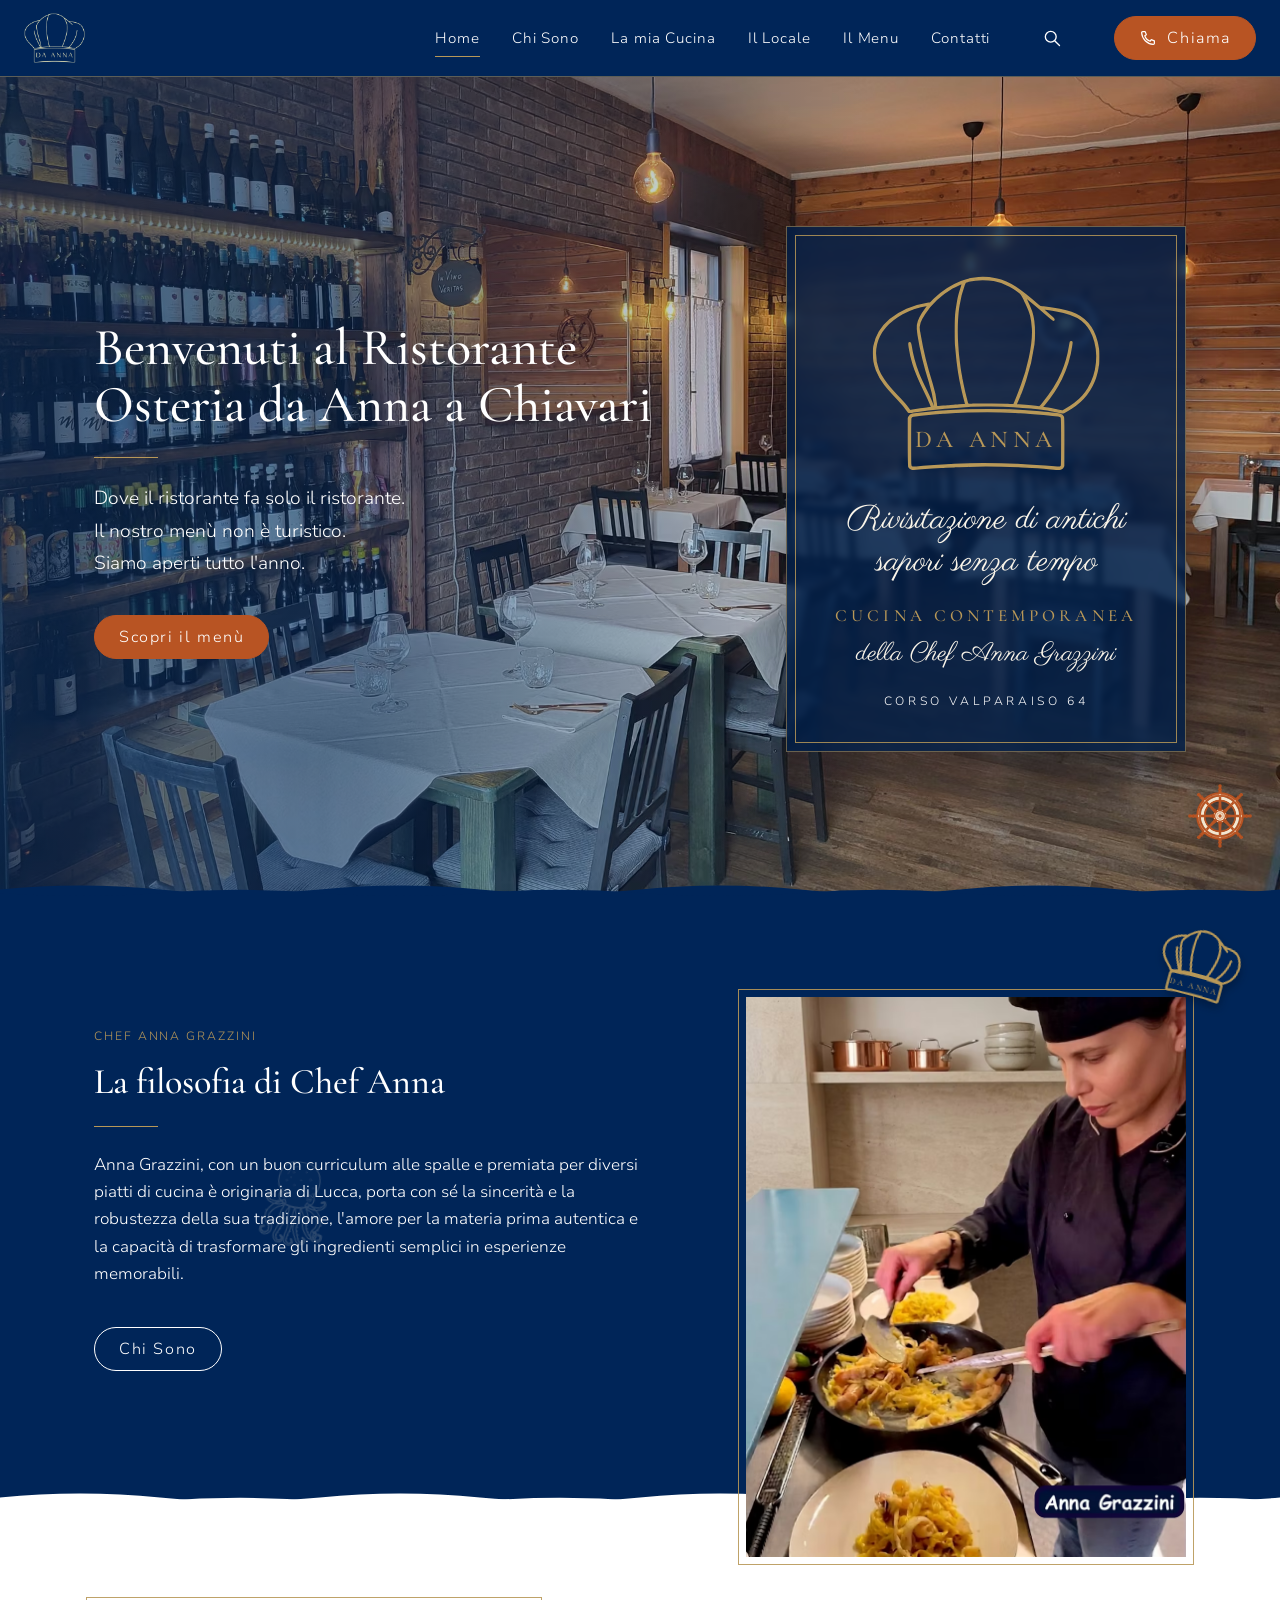
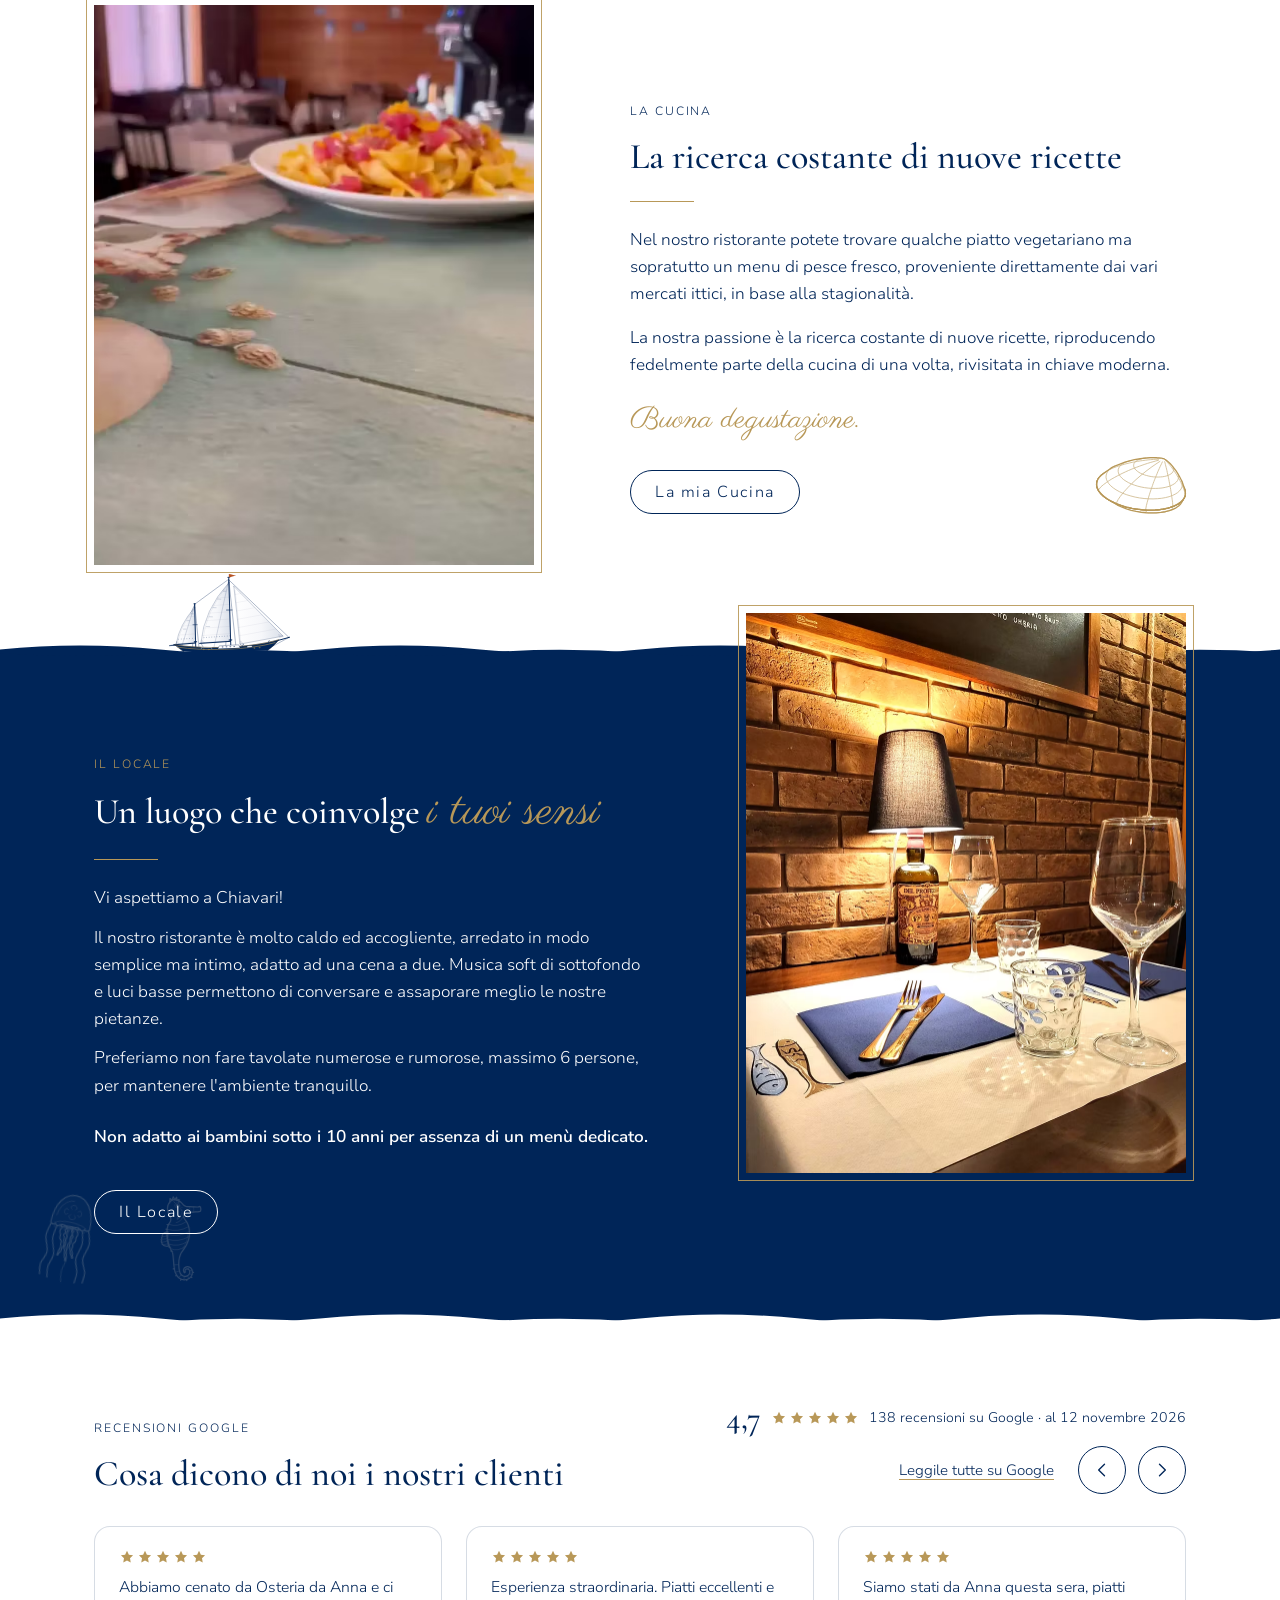
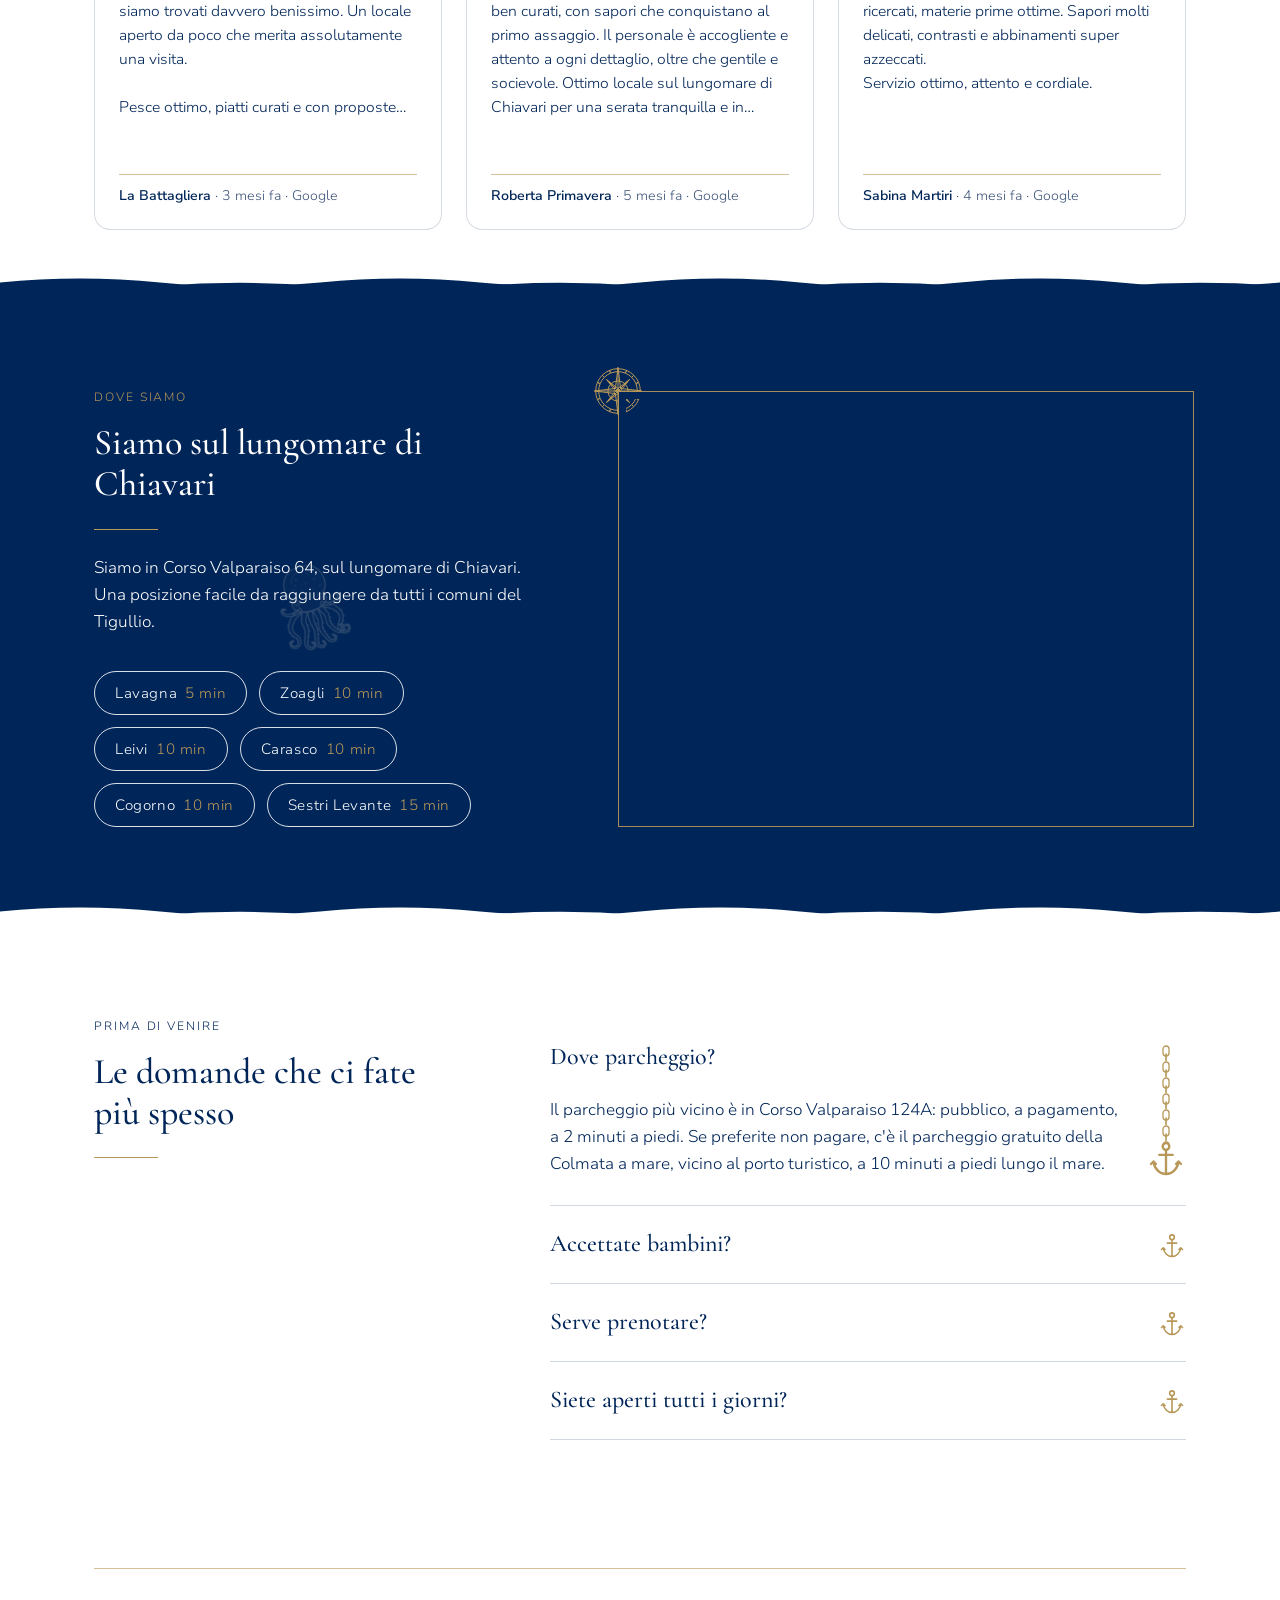
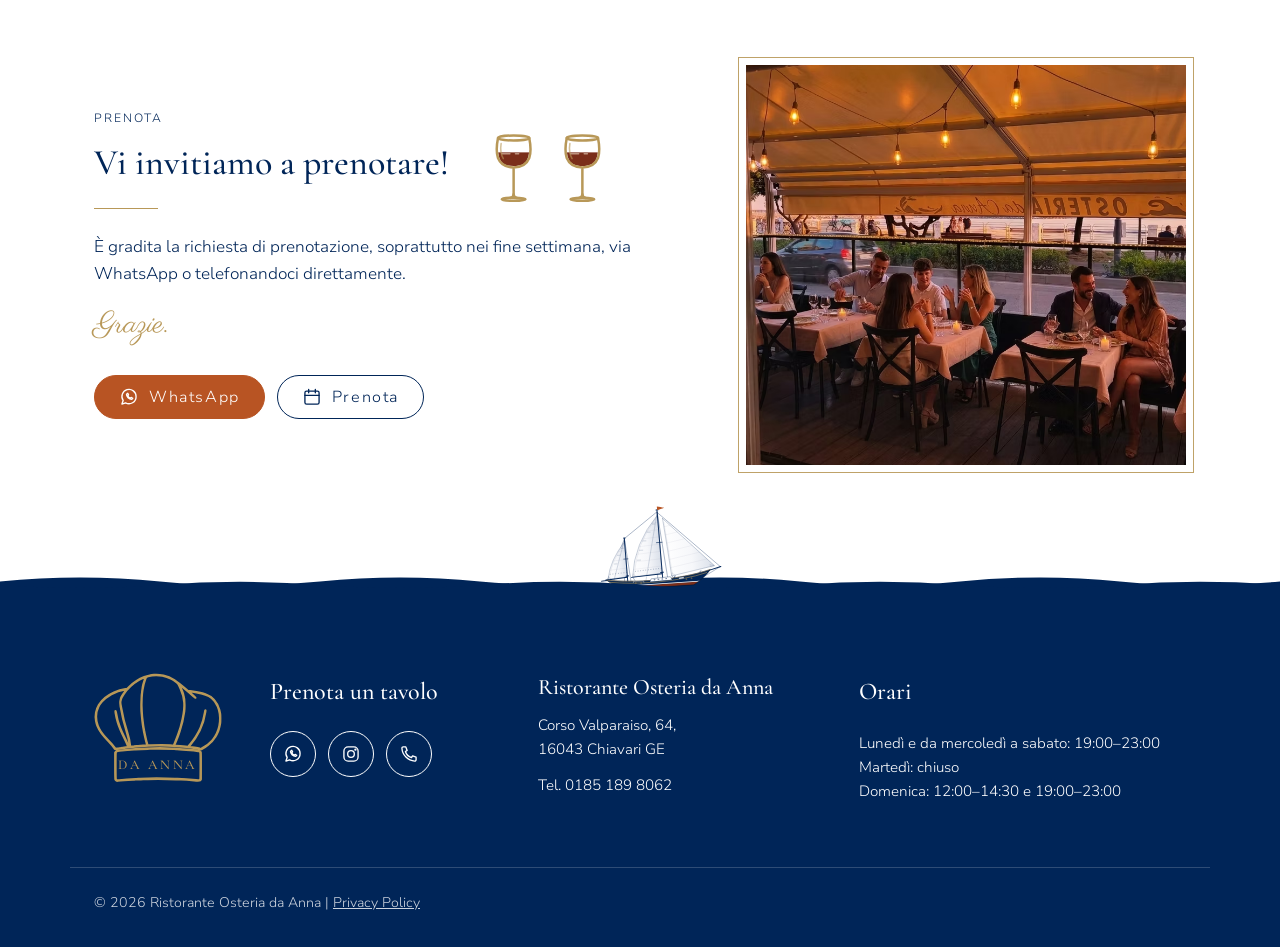
==== commit 8a862186: "Tutti i bottoni per chiamare portano al fisso 0185 189 8062 (WhatsApp resta sul cellulare); tolto da" ====
--- a/index.html
+++ b/index.html
@@ -25,7 +25,7 @@
 <link rel="shortcut icon" href="/img/f4c59d_c7c8805771dc455fa762c5e1119b608d~mv2_32x32.jpg" type="image/png">
 <link rel="apple-touch-icon" href="/img/f4c59d_c7c8805771dc455fa762c5e1119b608d~mv2_180x180.jpg" type="image/png">
 <link rel="stylesheet" href="/css/font-regolato.css">
-<link rel="stylesheet" href="/css/stile.css?v=20261120a">
+<link rel="stylesheet" href="/css/stile.css?v=20261122a">
 <script type="application/ld+json">{"@context":"https://schema.org/","@type":"WebSite","name":"Ristorante Osteria da Anna","url":"https://www.osteriadaannachiavari.com/","potentialAction":{"@type":"SearchAction","target":{"@type":"EntryPoint","urlTemplate":"https://www.osteriadaannachiavari.com/search?q={search_term}"},"query-input":"required name=search_term"}}</script>
 <script type="application/ld+json">{"@context":"https://schema.org/","@type":"Restaurant","name":"Ristorante Osteria da Anna","url":"https://www.osteriadaannachiavari.com","image":"https://www.osteriadaannachiavari.com/img/f4c59d_fd06059a17c2491ca986d9f26ad82a1e~mv2_2361x1330.png","telephone":"+39 0185 189 8062","address":{"@type":"PostalAddress","streetAddress":"Corso Valparaiso, 64","addressLocality":"Chiavari","postalCode":"16043","addressRegion":"GE","addressCountry":"IT"},"geo":{"@type":"GeoCoordinates","latitude":44.3168968,"longitude":9.3165284},"priceRange":"30-60 €","servesCuisine":["Pesce","Ligure"],"sameAs":["https://www.instagram.com/osteria_da_anna_/"],"hasMap":"https://maps.google.com/?cid=7680417386147146536","hasMenu":"https://www.osteriadaannachiavari.com/menu","openingHoursSpecification":[{"@type":"OpeningHoursSpecification","dayOfWeek":["Monday","Wednesday","Thursday","Friday","Saturday"],"opens":"19:00","closes":"23:00"},{"@type":"OpeningHoursSpecification","dayOfWeek":"Sunday","opens":"12:00","closes":"14:30"},{"@type":"OpeningHoursSpecification","dayOfWeek":"Sunday","opens":"19:00","closes":"23:00"}]}</script>
 </head>
@@ -59,7 +59,7 @@
       <a href="/contatti">Contatti</a>
     </nav>
     <button class="testata-cerca" type="button" aria-label="Cerca nel sito" data-ricerca-apri><svg viewBox="0 0 24 24" width="20" height="20" aria-hidden="true"><circle cx="10.5" cy="10.5" r="6.5"/><path d="M15.5 15.5 21 21"/></svg></button>
-    <a class="bottone cta testata-chiama" href="tel:+393347231955"><svg class="icona-linea" viewBox="0 0 24 24" width="18" height="18" aria-hidden="true"><path d="M5 3.5h3.2l1.6 4.2-2.1 1.3a11 11 0 0 0 7.3 7.3l1.3-2.1 4.2 1.6V19a1.5 1.5 0 0 1-1.6 1.5A16.5 16.5 0 0 1 3.5 5.1 1.5 1.5 0 0 1 5 3.5z"/></svg> Chiama</a>
+    <a class="bottone cta testata-chiama" href="tel:+3901851898062"><svg class="icona-linea" viewBox="0 0 24 24" width="18" height="18" aria-hidden="true"><path d="M5 3.5h3.2l1.6 4.2-2.1 1.3a11 11 0 0 0 7.3 7.3l1.3-2.1 4.2 1.6V19a1.5 1.5 0 0 1-1.6 1.5A16.5 16.5 0 0 1 3.5 5.1 1.5 1.5 0 0 1 5 3.5z"/></svg> Chiama</a>
     <button class="menu-tel-apri" type="button" data-menu-tel aria-controls="menu-principale" aria-label="Open navigation menu" aria-expanded="false"><span></span><span></span><span></span></button>
   </div>
   <div class="ricerca font-testo" data-ricerca hidden>
@@ -104,7 +104,6 @@
       <p class="hero-frasi">Dove il ristorante fa solo il ristorante.<br>Il nostro menù non è turistico.<br>Siamo aperti tutto l'anno.</p>
       <div class="hero-bottoni">
         <a class="bottone cta" href="/menu">Scopri il menù</a>
-        <a class="bottone percorso" href="/menu#percorso">Percorso degustazione</a>
       </div>
     </div>
     <div class="riquadro">
@@ -467,7 +466,7 @@
       <div class="piede-icone">
         <a class="icona-tonda" href="https://api.whatsapp.com/send?phone=393347231955" target="_blank" rel="noopener" aria-label="WhatsApp"><svg class="icona-linea" viewBox="0 0 24 24" width="20" height="20" aria-hidden="true"><path d="M20.5 11.6a8.5 8.5 0 0 1-12.6 7.4L3.5 20.5l1.5-4.3a8.5 8.5 0 1 1 15.5-4.6z"/><path d="M9 8.6c0 3.4 2.9 6.3 6.3 6.3l1.2-1.4-2-1-1 .9c-1.3-.5-2.4-1.6-2.9-2.9l.9-1-1-2z"/></svg></a>
         <a class="icona-tonda" href="https://www.instagram.com/osteria_da_anna_/" target="_blank" rel="noopener" aria-label="Instagram"><svg class="icona-linea" viewBox="0 0 24 24" width="20" height="20" aria-hidden="true"><rect x="3.5" y="3.5" width="17" height="17" rx="5"/><circle cx="12" cy="12" r="4"/><circle cx="17.3" cy="6.7" r=".6" fill="currentColor"/></svg></a>
-        <a class="icona-tonda" href="tel:+393347231955" aria-label="Telefono"><svg class="icona-linea" viewBox="0 0 24 24" width="20" height="20" aria-hidden="true"><path d="M5 3.5h3.2l1.6 4.2-2.1 1.3a11 11 0 0 0 7.3 7.3l1.3-2.1 4.2 1.6V19a1.5 1.5 0 0 1-1.6 1.5A16.5 16.5 0 0 1 3.5 5.1 1.5 1.5 0 0 1 5 3.5z"/></svg></a>
+        <a class="icona-tonda" href="tel:+3901851898062" aria-label="Telefono"><svg class="icona-linea" viewBox="0 0 24 24" width="20" height="20" aria-hidden="true"><path d="M5 3.5h3.2l1.6 4.2-2.1 1.3a11 11 0 0 0 7.3 7.3l1.3-2.1 4.2 1.6V19a1.5 1.5 0 0 1-1.6 1.5A16.5 16.5 0 0 1 3.5 5.1 1.5 1.5 0 0 1 5 3.5z"/></svg></a>
       </div>
     </div>
     <div class="piede-nap">
--- a/css/stile.css
+++ b/css/stile.css
@@ -61,9 +61,6 @@
 .secondario { background: transparent; border-color: currentColor; }
 .fascia-blu .secondario:hover { background: var(--bianco); color: var(--blu); }
 .fascia-bianca .secondario:hover { background: var(--blu); border-color: var(--blu); color: var(--bianco); }
-/* Percorso degustazione (versione A scelta da Gabriele, 20/11/2026): contorno oro, testo crema; al passaggio oro pieno, testo blu (5,4:1) */
-.percorso { background: transparent; border-color: var(--oro); color: var(--crema); }
-.percorso:hover { background: var(--oro); color: var(--blu); }
 
 /* ---------- Onde fra le fasce (due onde sovrapposte in sensi opposti; 13/11: ampiezza +25% nei tracciati di index.html, velocità +20%: 26 → 21 s, 38 → 30 s) ---------- */
 .onda-bordo { position: absolute; left: 0; right: 0; top: -27px; height: 28px; overflow: hidden; z-index: 2; pointer-events: none; }
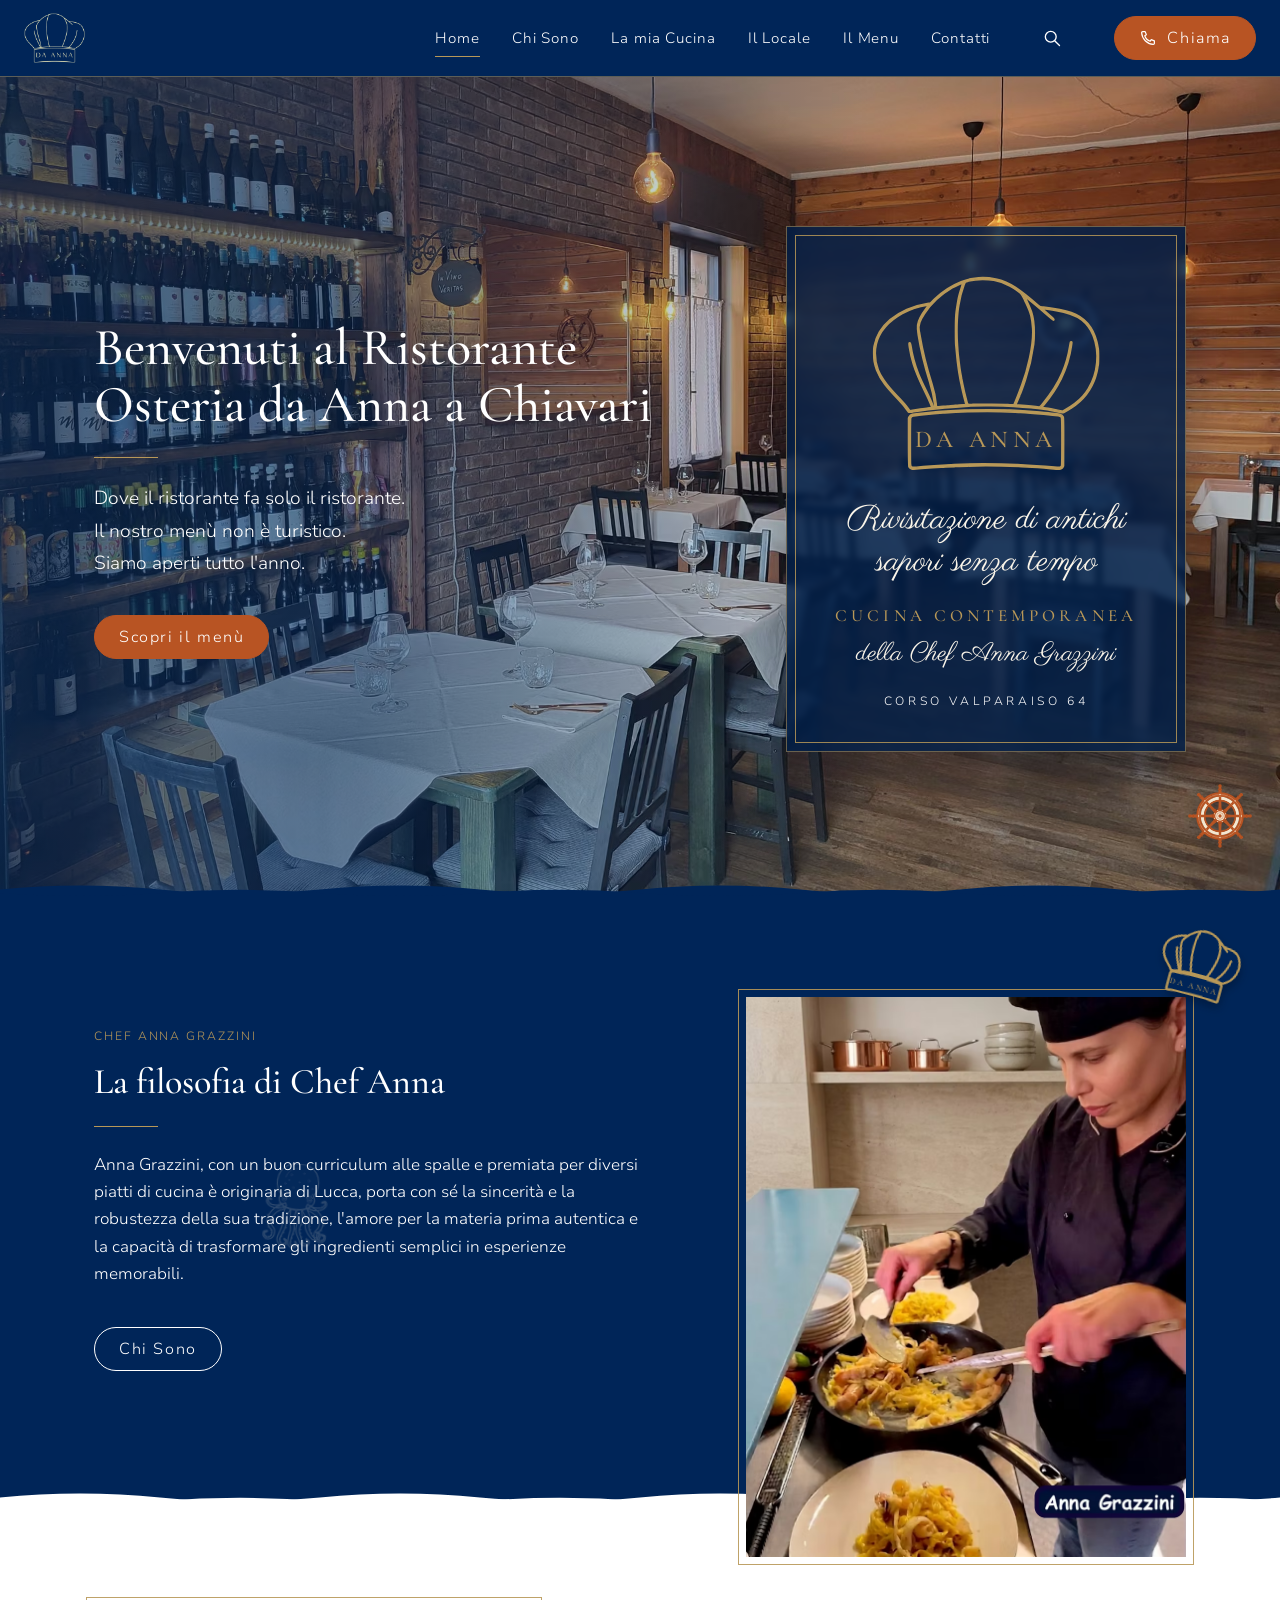
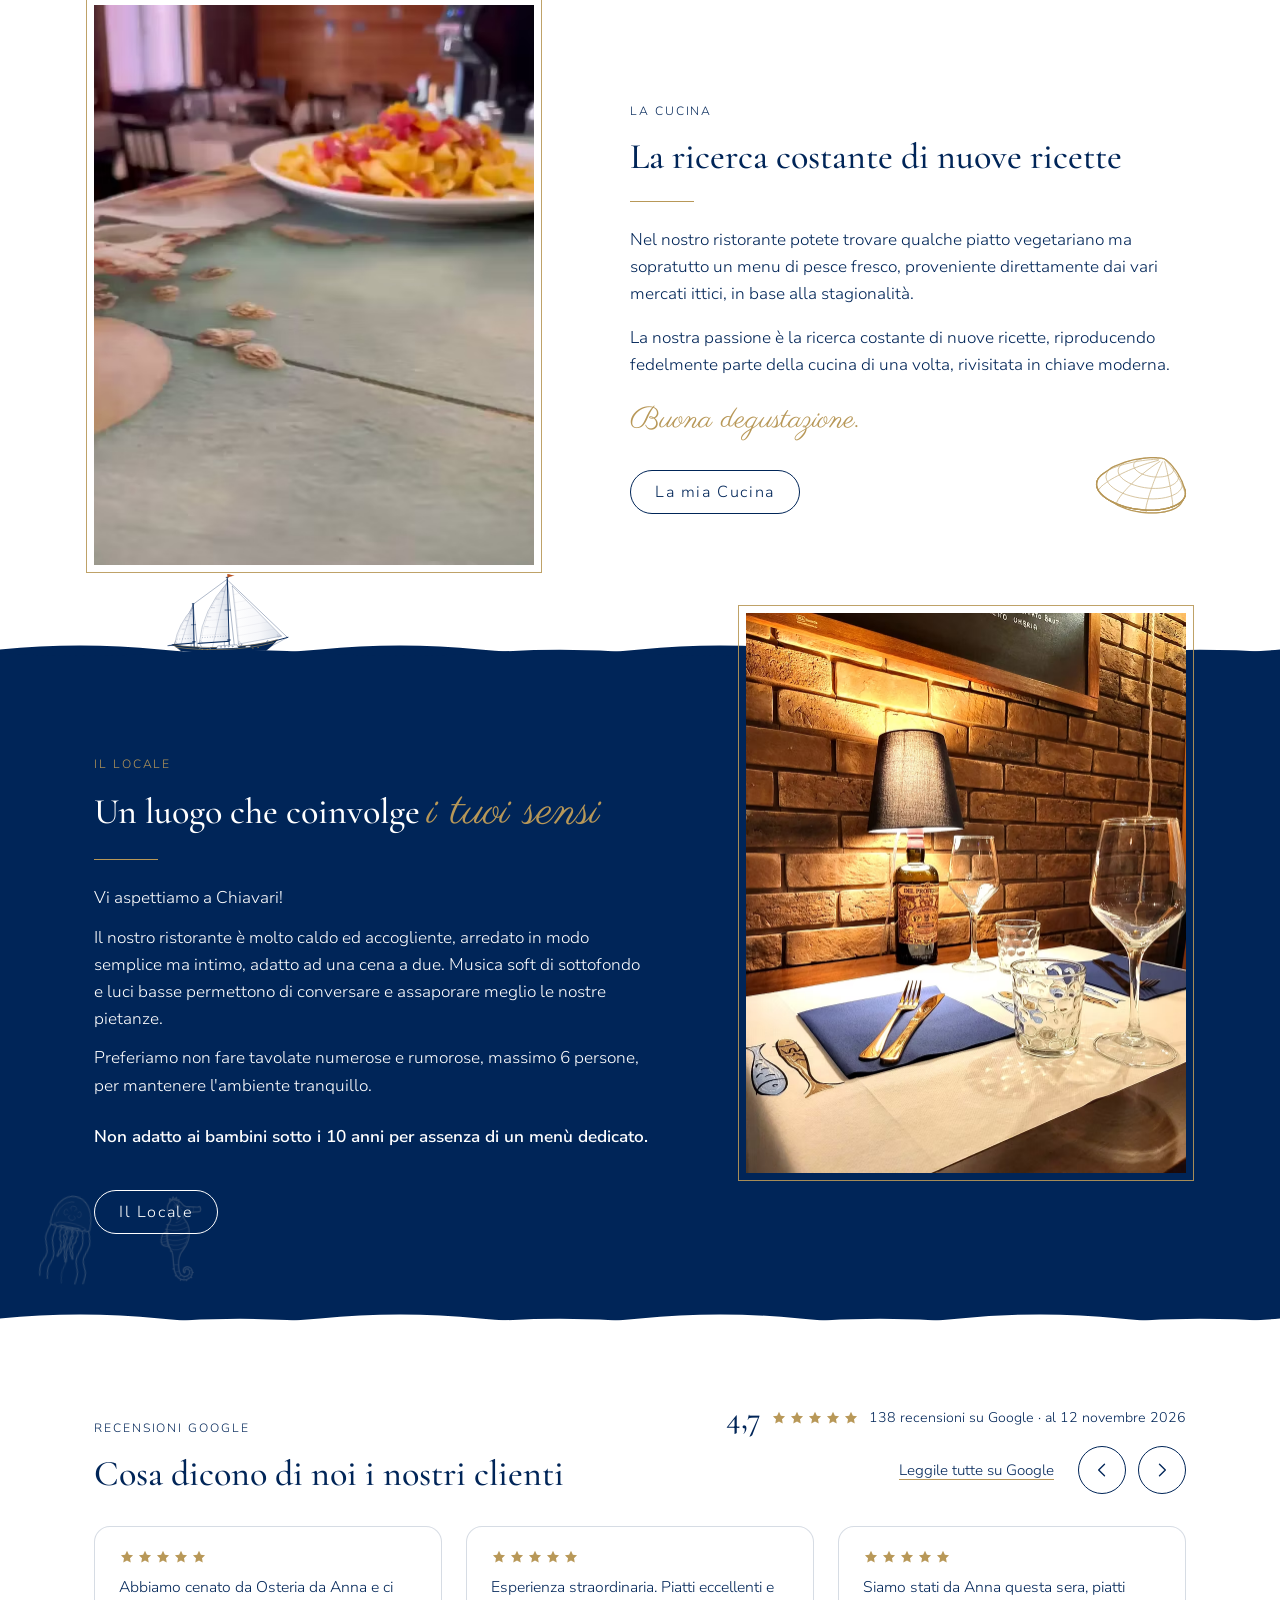
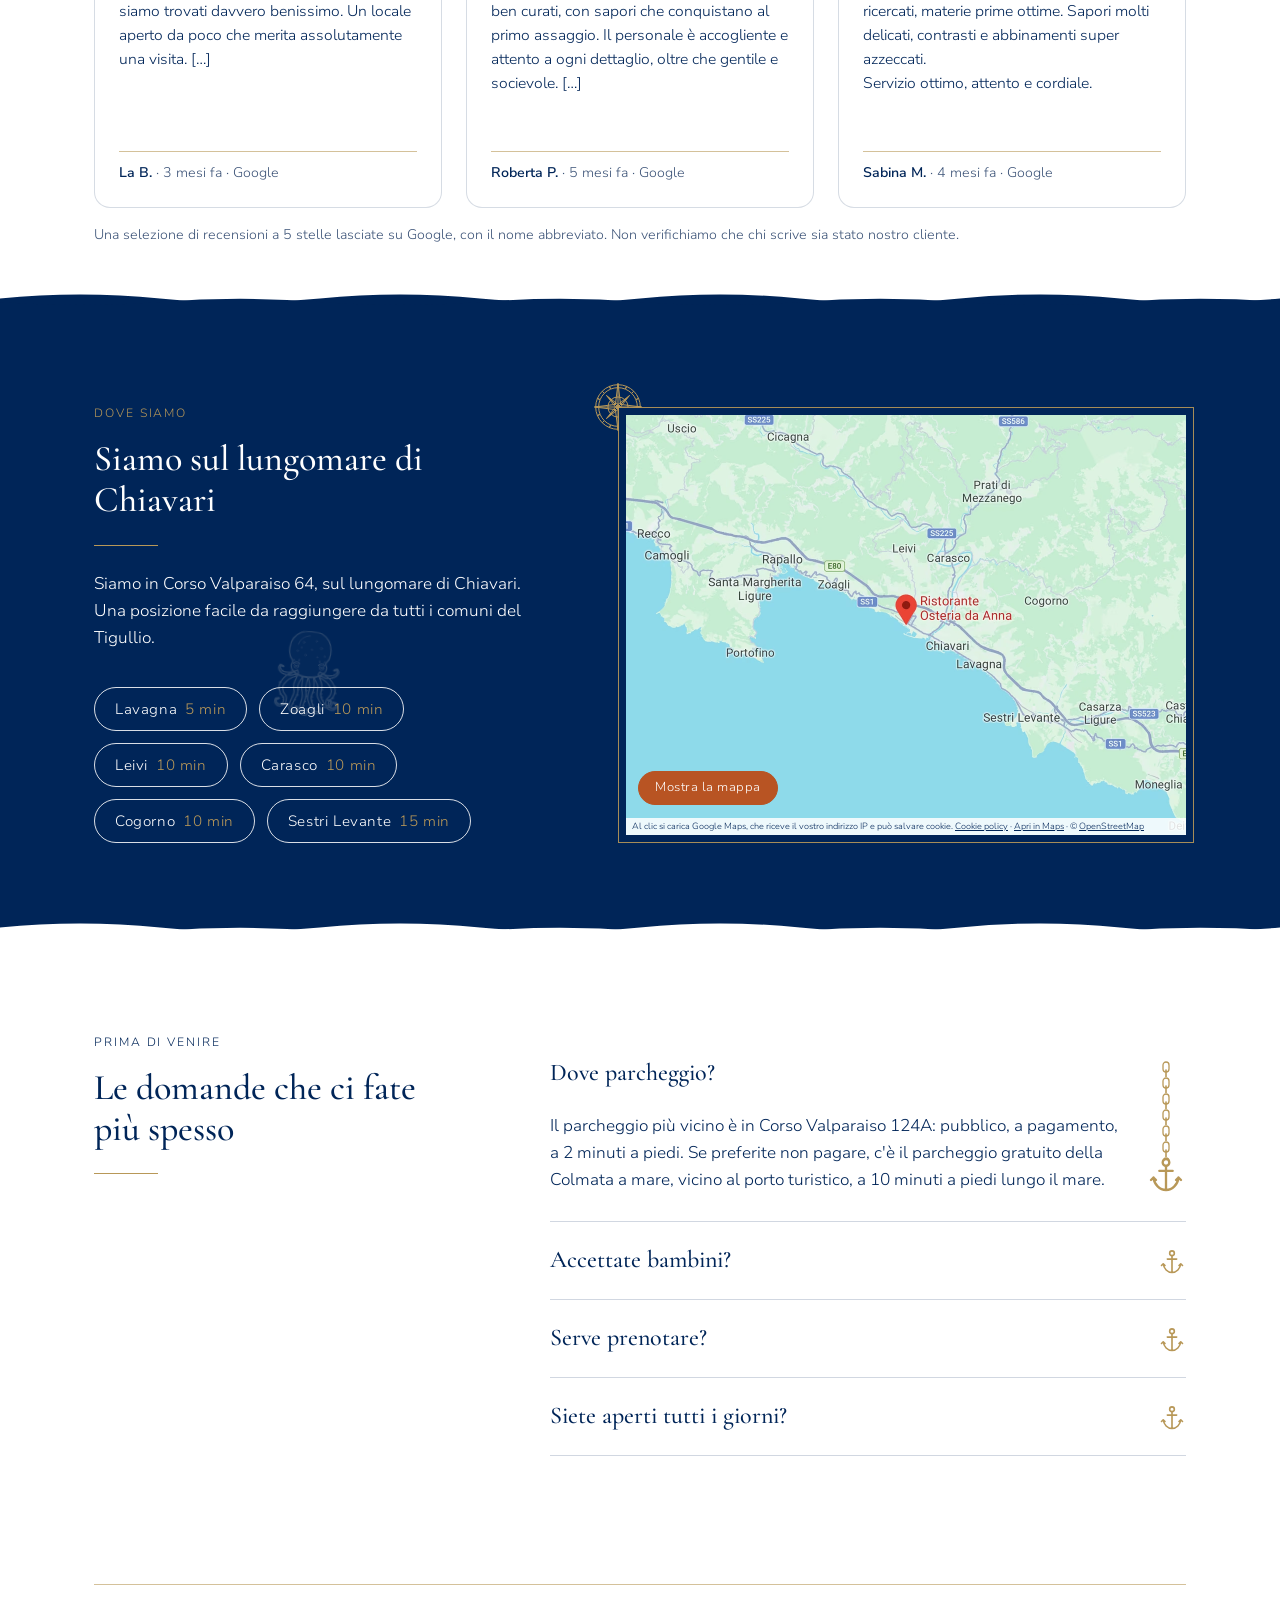
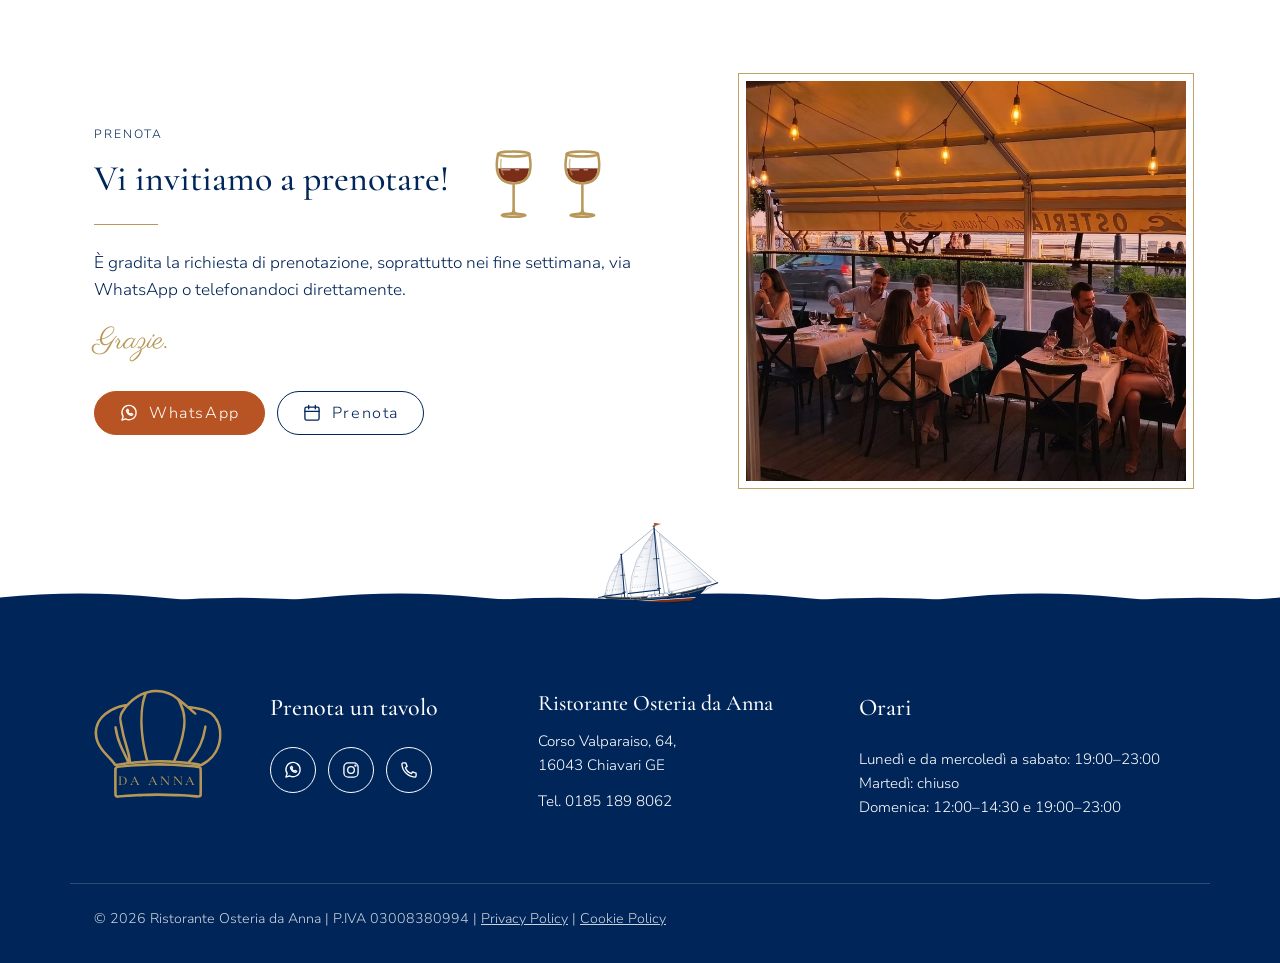
==== commit 0226e653: "Parte legale: mappa di Google solo al clic, cookie policy, P.IVA nel footer, recensioni con nome abb" ====
--- a/index.html
+++ b/index.html
@@ -25,7 +25,7 @@
 <link rel="shortcut icon" href="/img/f4c59d_c7c8805771dc455fa762c5e1119b608d~mv2_32x32.jpg" type="image/png">
 <link rel="apple-touch-icon" href="/img/f4c59d_c7c8805771dc455fa762c5e1119b608d~mv2_180x180.jpg" type="image/png">
 <link rel="stylesheet" href="/css/font-regolato.css">
-<link rel="stylesheet" href="/css/stile.css?v=20261122a">
+<link rel="stylesheet" href="/css/stile.css?v=20261124e">
 <script type="application/ld+json">{"@context":"https://schema.org/","@type":"WebSite","name":"Ristorante Osteria da Anna","url":"https://www.osteriadaannachiavari.com/","potentialAction":{"@type":"SearchAction","target":{"@type":"EntryPoint","urlTemplate":"https://www.osteriadaannachiavari.com/search?q={search_term}"},"query-input":"required name=search_term"}}</script>
 <script type="application/ld+json">{"@context":"https://schema.org/","@type":"Restaurant","name":"Ristorante Osteria da Anna","url":"https://www.osteriadaannachiavari.com","image":"https://www.osteriadaannachiavari.com/img/f4c59d_fd06059a17c2491ca986d9f26ad82a1e~mv2_2361x1330.png","telephone":"+39 0185 189 8062","address":{"@type":"PostalAddress","streetAddress":"Corso Valparaiso, 64","addressLocality":"Chiavari","postalCode":"16043","addressRegion":"GE","addressCountry":"IT"},"geo":{"@type":"GeoCoordinates","latitude":44.3168968,"longitude":9.3165284},"priceRange":"30-60 €","servesCuisine":["Pesce","Ligure"],"sameAs":["https://www.instagram.com/osteria_da_anna_/"],"hasMap":"https://maps.google.com/?cid=7680417386147146536","hasMenu":"https://www.osteriadaannachiavari.com/menu","openingHoursSpecification":[{"@type":"OpeningHoursSpecification","dayOfWeek":["Monday","Wednesday","Thursday","Friday","Saturday"],"opens":"19:00","closes":"23:00"},{"@type":"OpeningHoursSpecification","dayOfWeek":"Sunday","opens":"12:00","closes":"14:30"},{"@type":"OpeningHoursSpecification","dayOfWeek":"Sunday","opens":"19:00","closes":"23:00"}]}</script>
 </head>
@@ -207,166 +207,139 @@
     </div>
     <div class="rec-finestra">
       <div class="rec-binario" data-rec-binario>
-        <article class="recensione"><span class="stelle" role="img" aria-label="5 stelle su 5"><svg viewBox="0 0 24 24"><use href="#stella"/></svg><svg viewBox="0 0 24 24"><use href="#stella"/></svg><svg viewBox="0 0 24 24"><use href="#stella"/></svg><svg viewBox="0 0 24 24"><use href="#stella"/></svg><svg viewBox="0 0 24 24"><use href="#stella"/></svg></span><p class="recensione-testo">Abbiamo cenato da Osteria da Anna e ci siamo trovati davvero benissimo. Un locale aperto da poco che merita assolutamente una visita.
-
-Pesce ottimo, piatti curati e con proposte diverse dalle solite offerte turistiche, dove si sente la qualità delle materie prime. L'accoglienza è stata davvero piacevole: osti simpatici e attenti, e una chef davvero top!
-
-Ci torneremo sicuramente. Bravi!</p><p class="recensione-firma"><strong>La Battagliera</strong> · 3 mesi fa · Google</p></article>
-        <article class="recensione"><span class="stelle" role="img" aria-label="5 stelle su 5"><svg viewBox="0 0 24 24"><use href="#stella"/></svg><svg viewBox="0 0 24 24"><use href="#stella"/></svg><svg viewBox="0 0 24 24"><use href="#stella"/></svg><svg viewBox="0 0 24 24"><use href="#stella"/></svg><svg viewBox="0 0 24 24"><use href="#stella"/></svg></span><p class="recensione-testo">Esperienza straordinaria. Piatti eccellenti e ben curati, con sapori che conquistano al primo assaggio. Il personale è accogliente e attento a ogni dettaglio, oltre che gentile e socievole. Ottimo locale sul lungomare di Chiavari per una serata tranquilla e in compagnia.</p><p class="recensione-firma"><strong>Roberta Primavera</strong> · 5 mesi fa · Google</p></article>
+        <article class="recensione"><span class="stelle" role="img" aria-label="5 stelle su 5"><svg viewBox="0 0 24 24"><use href="#stella"/></svg><svg viewBox="0 0 24 24"><use href="#stella"/></svg><svg viewBox="0 0 24 24"><use href="#stella"/></svg><svg viewBox="0 0 24 24"><use href="#stella"/></svg><svg viewBox="0 0 24 24"><use href="#stella"/></svg></span><p class="recensione-testo">Abbiamo cenato da Osteria da Anna e ci siamo trovati davvero benissimo. Un locale aperto da poco che merita assolutamente una visita. […]</p><p class="recensione-firma"><strong>La B.</strong> · 3 mesi fa · Google</p></article>
+        <article class="recensione"><span class="stelle" role="img" aria-label="5 stelle su 5"><svg viewBox="0 0 24 24"><use href="#stella"/></svg><svg viewBox="0 0 24 24"><use href="#stella"/></svg><svg viewBox="0 0 24 24"><use href="#stella"/></svg><svg viewBox="0 0 24 24"><use href="#stella"/></svg><svg viewBox="0 0 24 24"><use href="#stella"/></svg></span><p class="recensione-testo">Esperienza straordinaria. Piatti eccellenti e ben curati, con sapori che conquistano al primo assaggio. Il personale è accogliente e attento a ogni dettaglio, oltre che gentile e socievole. […]</p><p class="recensione-firma"><strong>Roberta P.</strong> · 5 mesi fa · Google</p></article>
         <article class="recensione"><span class="stelle" role="img" aria-label="5 stelle su 5"><svg viewBox="0 0 24 24"><use href="#stella"/></svg><svg viewBox="0 0 24 24"><use href="#stella"/></svg><svg viewBox="0 0 24 24"><use href="#stella"/></svg><svg viewBox="0 0 24 24"><use href="#stella"/></svg><svg viewBox="0 0 24 24"><use href="#stella"/></svg></span><p class="recensione-testo">Siamo stati da Anna questa sera, piatti ricercati, materie prime ottime. Sapori molti delicati, contrasti e abbinamenti super azzeccati.
-Servizio ottimo, attento e cordiale.</p><p class="recensione-firma"><strong>Sabina Martiri</strong> · 4 mesi fa · Google</p></article>
-        <article class="recensione"><span class="stelle" role="img" aria-label="5 stelle su 5"><svg viewBox="0 0 24 24"><use href="#stella"/></svg><svg viewBox="0 0 24 24"><use href="#stella"/></svg><svg viewBox="0 0 24 24"><use href="#stella"/></svg><svg viewBox="0 0 24 24"><use href="#stella"/></svg><svg viewBox="0 0 24 24"><use href="#stella"/></svg></span><p class="recensione-testo">Tutto eccellente e curato. Il pesce straordinario e cucinato in modo eccellente e anche ricercato direi. L'ambiente è caldo e confortevole. Lo consiglio a chiunque ami il pesce. I dolci particolari ed eccellenti. Il prezzo in linea con tutti i ristoranti analoghi.</p><p class="recensione-firma"><strong>Dany Pitti</strong> · 2 settimane fa · Google</p></article>
-        <article class="recensione"><span class="stelle" role="img" aria-label="5 stelle su 5"><svg viewBox="0 0 24 24"><use href="#stella"/></svg><svg viewBox="0 0 24 24"><use href="#stella"/></svg><svg viewBox="0 0 24 24"><use href="#stella"/></svg><svg viewBox="0 0 24 24"><use href="#stella"/></svg><svg viewBox="0 0 24 24"><use href="#stella"/></svg></span><p class="recensione-testo">Fantastica esperienza culinaria. La Chef Anna mette il cuore nei piatti che fa e si sente. Le acciughe di Monterosso marinate alla toscana con salsa verde spettacolari, si sciolgono in bocca. Polpo arrosticciato con crema di zucca e prescinsoa buonissimo.Il mio compagno è impazzito per la trippa alla Anna con ragù di manzo in rosso e pecorino. E per finire un tortino di mele con gelato alla crema. Sicuramente sarà il nostro posto di riferimento quando torneremo a Chiavari. Grazie Anna e Dario.</p><p class="recensione-firma"><strong>Giada Gratteri</strong> · 10 mesi fa · Google</p></article>
-        <article class="recensione"><span class="stelle" role="img" aria-label="5 stelle su 5"><svg viewBox="0 0 24 24"><use href="#stella"/></svg><svg viewBox="0 0 24 24"><use href="#stella"/></svg><svg viewBox="0 0 24 24"><use href="#stella"/></svg><svg viewBox="0 0 24 24"><use href="#stella"/></svg><svg viewBox="0 0 24 24"><use href="#stella"/></svg></span><p class="recensione-testo">Tutti i piatti curati alla perfezione. Dolci senza lattosio. Lo consiglio tantissimo !</p><p class="recensione-firma"><strong>Giada Arcari</strong> · 2 mesi fa · Google</p></article>
-        <article class="recensione"><span class="stelle" role="img" aria-label="5 stelle su 5"><svg viewBox="0 0 24 24"><use href="#stella"/></svg><svg viewBox="0 0 24 24"><use href="#stella"/></svg><svg viewBox="0 0 24 24"><use href="#stella"/></svg><svg viewBox="0 0 24 24"><use href="#stella"/></svg><svg viewBox="0 0 24 24"><use href="#stella"/></svg></span><p class="recensione-testo">Di passaggio a Chivari, lo abbiamo scelto cercando online tra le recensioni di ristoranti e la prova ha superato le aspettative. Cucina eccellente, piatti di pesce originali, curati e non scontati seppure evitando complessità inutili. Anna e suo marito gestiscono la piccola sala, un ambiente raccolto, fresco e quieto dove si riesce piacevolmente a conversare. Ottimo anche il rapporto qualità prezzo, lo sconsiglierei solo a tavolate numerose (noi eravamo in quattro adulti) e famiglie con bambini.</p><p class="recensione-firma"><strong>Silvia B. (Silviabardo)</strong> · 3 mesi fa · Google</p></article>
+Servizio ottimo, attento e cordiale.</p><p class="recensione-firma"><strong>Sabina M.</strong> · 4 mesi fa · Google</p></article>
+        <article class="recensione"><span class="stelle" role="img" aria-label="5 stelle su 5"><svg viewBox="0 0 24 24"><use href="#stella"/></svg><svg viewBox="0 0 24 24"><use href="#stella"/></svg><svg viewBox="0 0 24 24"><use href="#stella"/></svg><svg viewBox="0 0 24 24"><use href="#stella"/></svg><svg viewBox="0 0 24 24"><use href="#stella"/></svg></span><p class="recensione-testo">Tutto eccellente e curato. Il pesce straordinario e cucinato in modo eccellente e anche ricercato direi. L'ambiente è caldo e confortevole. Lo consiglio a chiunque ami il pesce. I dolci particolari ed eccellenti. […]</p><p class="recensione-firma"><strong>Dany P.</strong> · 2 settimane fa · Google</p></article>
+        <article class="recensione"><span class="stelle" role="img" aria-label="5 stelle su 5"><svg viewBox="0 0 24 24"><use href="#stella"/></svg><svg viewBox="0 0 24 24"><use href="#stella"/></svg><svg viewBox="0 0 24 24"><use href="#stella"/></svg><svg viewBox="0 0 24 24"><use href="#stella"/></svg><svg viewBox="0 0 24 24"><use href="#stella"/></svg></span><p class="recensione-testo">Fantastica esperienza culinaria. La Chef Anna mette il cuore nei piatti che fa e si sente. Le acciughe di Monterosso marinate alla toscana con salsa verde spettacolari, si sciolgono in bocca. […]</p><p class="recensione-firma"><strong>Giada G.</strong> · 10 mesi fa · Google</p></article>
+        <article class="recensione"><span class="stelle" role="img" aria-label="5 stelle su 5"><svg viewBox="0 0 24 24"><use href="#stella"/></svg><svg viewBox="0 0 24 24"><use href="#stella"/></svg><svg viewBox="0 0 24 24"><use href="#stella"/></svg><svg viewBox="0 0 24 24"><use href="#stella"/></svg><svg viewBox="0 0 24 24"><use href="#stella"/></svg></span><p class="recensione-testo">Tutti i piatti curati alla perfezione. Dolci senza lattosio. Lo consiglio tantissimo !</p><p class="recensione-firma"><strong>Giada A.</strong> · 2 mesi fa · Google</p></article>
+        <article class="recensione"><span class="stelle" role="img" aria-label="5 stelle su 5"><svg viewBox="0 0 24 24"><use href="#stella"/></svg><svg viewBox="0 0 24 24"><use href="#stella"/></svg><svg viewBox="0 0 24 24"><use href="#stella"/></svg><svg viewBox="0 0 24 24"><use href="#stella"/></svg><svg viewBox="0 0 24 24"><use href="#stella"/></svg></span><p class="recensione-testo">Di passaggio a Chivari, lo abbiamo scelto cercando online tra le recensioni di ristoranti e la prova ha superato le aspettative. Cucina eccellente, piatti di pesce originali, curati e non scontati seppure evitando complessità inutili. […]</p><p class="recensione-firma"><strong>Silvia B.</strong> · 3 mesi fa · Google</p></article>
         <article class="recensione"><span class="stelle" role="img" aria-label="5 stelle su 5"><svg viewBox="0 0 24 24"><use href="#stella"/></svg><svg viewBox="0 0 24 24"><use href="#stella"/></svg><svg viewBox="0 0 24 24"><use href="#stella"/></svg><svg viewBox="0 0 24 24"><use href="#stella"/></svg><svg viewBox="0 0 24 24"><use href="#stella"/></svg></span><p class="recensione-testo">Serata fantastica da Osteria Anna! Siamo stati a cena con la mia compagna e ci siamo sentiti subito come a casa.
-La degustazione di tre tartare di mare è stata una vera sorpresa: eccellente, curata nei dettagli e dal gusto autentico. Si sente la mano sapiente di Anna in cucina, capace di valorizzare materie prime freschissime. Un ringraziamento speciale va anche al marito, che ci ha accolto con una simpatia e una gentilezza rare, rendendo il servizio in sala impeccabile.
-Un posto che merita assolutamente di essere provato a Chiavari. Torneremo sicuramente!</p><p class="recensione-firma"><strong>Paolo Pellicoro</strong> · 4 mesi fa · Google</p></article>
+La degustazione di tre tartare di mare è stata una vera sorpresa: eccellente, curata nei dettagli e dal gusto autentico. […]</p><p class="recensione-firma"><strong>Paolo P.</strong> · 4 mesi fa · Google</p></article>
         <article class="recensione"><span class="stelle" role="img" aria-label="5 stelle su 5"><svg viewBox="0 0 24 24"><use href="#stella"/></svg><svg viewBox="0 0 24 24"><use href="#stella"/></svg><svg viewBox="0 0 24 24"><use href="#stella"/></svg><svg viewBox="0 0 24 24"><use href="#stella"/></svg><svg viewBox="0 0 24 24"><use href="#stella"/></svg></span><p class="recensione-testo">Ieri abbiamo visitato l'Osteria Da Anna per la prima volta, in quattro.
-Ognuno di noi ha preso un primo, e due di noi hanno proseguito con un secondo. Ogni piatto era eccezionale. Ho persino assaggiato la trippa per la prima volta (dal piatto del mio amico) e sono rimasto piacevolmente sorpreso — tenera, ben condita, e molto diversa da quello che mi aspettavo. Questo la dice lunga sulla cucina.
-L'atmosfera era rilassata e senza fretta. Ci siamo trattenuti, abbiamo goduto il pasto, e siamo usciti soddisfatti.
-Il ristorante ha aperto solo quattro mesi fa, ma chiaramente la voce si è già sparsa — non c'era un posto libero. Torneremo sicuramente.</p><p class="recensione-firma"><strong>Luigi V</strong> · 9 mesi fa · Google</p></article>
-        <article class="recensione"><span class="stelle" role="img" aria-label="5 stelle su 5"><svg viewBox="0 0 24 24"><use href="#stella"/></svg><svg viewBox="0 0 24 24"><use href="#stella"/></svg><svg viewBox="0 0 24 24"><use href="#stella"/></svg><svg viewBox="0 0 24 24"><use href="#stella"/></svg><svg viewBox="0 0 24 24"><use href="#stella"/></svg></span><p class="recensione-testo">Un vero gioiello nascosto! Il cibo qui è squisito e la qualità degli ingredienti è eccezionale. Anna è un talento incredibile in cucina e suo marito garantisce un servizio rapido e impeccabile. Dopo diverse visite a Chiavari, questo è ufficialmente il nostro ristorante preferito. Non vediamo l'ora di tornarci!</p><p class="recensione-firma"><strong>Paolo Bozzo</strong> · 4 mesi fa · Google</p></article>
+Ognuno di noi ha preso un primo, e due di noi hanno proseguito con un secondo. Ogni piatto era eccezionale. […]</p><p class="recensione-firma"><strong>Luigi V.</strong> · 9 mesi fa · Google</p></article>
+        <article class="recensione"><span class="stelle" role="img" aria-label="5 stelle su 5"><svg viewBox="0 0 24 24"><use href="#stella"/></svg><svg viewBox="0 0 24 24"><use href="#stella"/></svg><svg viewBox="0 0 24 24"><use href="#stella"/></svg><svg viewBox="0 0 24 24"><use href="#stella"/></svg><svg viewBox="0 0 24 24"><use href="#stella"/></svg></span><p class="recensione-testo">Un vero gioiello nascosto! Il cibo qui è squisito e la qualità degli ingredienti è eccezionale. Anna è un talento incredibile in cucina e suo marito garantisce un servizio rapido e impeccabile. […]</p><p class="recensione-firma"><strong>Paolo B.</strong> · 4 mesi fa · Google</p></article>
         <article class="recensione"><span class="stelle" role="img" aria-label="5 stelle su 5"><svg viewBox="0 0 24 24"><use href="#stella"/></svg><svg viewBox="0 0 24 24"><use href="#stella"/></svg><svg viewBox="0 0 24 24"><use href="#stella"/></svg><svg viewBox="0 0 24 24"><use href="#stella"/></svg><svg viewBox="0 0 24 24"><use href="#stella"/></svg></span><p class="recensione-testo">Sul lungomare di Chiavari, a due passi dal Miramare, c'è un indirizzo che in pochi hanno ancora scoperto come merita: l'Osteria da Anna.
 
-Tavolo illuminato da una candela, e la serata prende subito un'altra piega. Si parte con un crudo di pesce essenziale, che lascia parlare solo la qualità della materia prima. Poi arrivano i tagliolini al nero di seppia con vongole e colatura di alici: il nero che veste il piatto come una piccola scenografia, le vongole a portare la nota di mare, la colatura a legare tutto con una sapidità decisa. È la cucina di Anna, toscana di nascita, che porta a Chiavari la sincerità e la concretezza della sua terra d'origine. A chiudere, un cheesecake al caramello salato cremoso al punto giusto, con quel pizzico di sale che arriva proprio quando il caramello rischierebbe di stancare. In sala, Dario sceglie il vino naturale giusto per ogni piatto, con la sicurezza di chi lo fa per passione, non per abitudine.
-
-Le tavolate restano volutamente piccole, per non perdere l'intimità della sala: qui non si insegue il numero, si insegue la cura. Usciamo con la certezza di aver trovato, in una sera qualsiasi, il ristorante che racconteremo per anni. Da Anna non si va a cena: si torna a casa con un ricordo.</p><p class="recensione-firma"><strong>Michael Lavorini</strong> · 3 mesi fa · Google</p></article>
-        <article class="recensione"><span class="stelle" role="img" aria-label="5 stelle su 5"><svg viewBox="0 0 24 24"><use href="#stella"/></svg><svg viewBox="0 0 24 24"><use href="#stella"/></svg><svg viewBox="0 0 24 24"><use href="#stella"/></svg><svg viewBox="0 0 24 24"><use href="#stella"/></svg><svg viewBox="0 0 24 24"><use href="#stella"/></svg></span><p class="recensione-testo">Ho provato questo ristorante dopo aver letto le recensioni molto positive e devo dire che è stata una piacevole scoperta. Pesce fresco e piatti ben preparati. Ci torneremo.</p><p class="recensione-firma"><strong>Alberto -_____-</strong> · 2 mesi fa · Google</p></article>
-        <article class="recensione"><span class="stelle" role="img" aria-label="5 stelle su 5"><svg viewBox="0 0 24 24"><use href="#stella"/></svg><svg viewBox="0 0 24 24"><use href="#stella"/></svg><svg viewBox="0 0 24 24"><use href="#stella"/></svg><svg viewBox="0 0 24 24"><use href="#stella"/></svg><svg viewBox="0 0 24 24"><use href="#stella"/></svg></span><p class="recensione-testo">Domenica 3 maggio con la mia famiglia eravamo alla ricerca di un buon ristorante a Chiavari. Osteria da Anna ci ha colpito e abbiamo provato...e abbiamo fatto bene! Cibo ottimo, curato e innovativo (non sempre gli stessi piatti), pesce buono e porzioni più che giuste, personale alla mano, gentile e disponibile.
-Locale accogliente e nello stesso tempo intimo.
-Sicuramente da ritornarci.</p><p class="recensione-firma"><strong>Anna Elisa Dominici</strong> · 6 mesi fa · Google</p></article>
-        <article class="recensione"><span class="stelle" role="img" aria-label="5 stelle su 5"><svg viewBox="0 0 24 24"><use href="#stella"/></svg><svg viewBox="0 0 24 24"><use href="#stella"/></svg><svg viewBox="0 0 24 24"><use href="#stella"/></svg><svg viewBox="0 0 24 24"><use href="#stella"/></svg><svg viewBox="0 0 24 24"><use href="#stella"/></svg></span><p class="recensione-testo">L’ambiente del ristorante è proprio nella e tranquilla, il cibo è incredibile. Ve lo consiglio se volete una esperienza con cibo di qualità e tipica del posto. Forse le porzioni un po’ piccole ma gli ingredienti sono di qualità alta quindi posso capire il motivo di questa scelta. Consigliatissimo!!</p><p class="recensione-firma"><strong>Emma Bocola</strong> · 4 mesi fa · Google</p></article>
-        <article class="recensione"><span class="stelle" role="img" aria-label="5 stelle su 5"><svg viewBox="0 0 24 24"><use href="#stella"/></svg><svg viewBox="0 0 24 24"><use href="#stella"/></svg><svg viewBox="0 0 24 24"><use href="#stella"/></svg><svg viewBox="0 0 24 24"><use href="#stella"/></svg><svg viewBox="0 0 24 24"><use href="#stella"/></svg></span><p class="recensione-testo">Locale accogliente, atmosfera calda e rilassante. Perfetto in tutto ma soprattutto per la sua anima: la cucina della chef Anna. Impeccabile in ogni suo piatto. Materie prime di qualità eccelsa lavorate con passione, cura e tanta esperienza. Piatti sempre diversi che rispettano la ciclicità della natura e ciò che offre di stagione in stagione.
-Incredibile come lei riesca a fare tutto da sola, con una precisione assoluta, dando ai suoi piatti quel tocco di rarità e gusti intensi che rendono unico un piatto e fanno vivere un’esperienza che va ben al di là del semplice “mangiare qualcosa di buono”. Già solo i profumi che arrivano ai sensi prima di assaporare garantiscono il risultato e questo dice tutto!!
-Affascinante intravederla all’opera mentre destreggia abilmente ingredienti e gestualità paragonabili alle mani esperte di un artista che crea la sua opera d’arte!
-Servizio impeccabile, modi gentili e accoglienti rendono questo luogo un posto magico dove potersi ritagliare un piccolo spazio di pace.
-Consigliatissimo a tutti</p><p class="recensione-firma"><strong>caterina andreoli pazzi</strong> · 6 mesi fa · Google</p></article>
-        <article class="recensione"><span class="stelle" role="img" aria-label="5 stelle su 5"><svg viewBox="0 0 24 24"><use href="#stella"/></svg><svg viewBox="0 0 24 24"><use href="#stella"/></svg><svg viewBox="0 0 24 24"><use href="#stella"/></svg><svg viewBox="0 0 24 24"><use href="#stella"/></svg><svg viewBox="0 0 24 24"><use href="#stella"/></svg></span><p class="recensione-testo">Ciò che colpisce fin dal primo assaggio è la qualità del pesce: fresco, trattato con rispetto e protagonista assoluto di ogni piatto. Il vero punto di forza dello chef è a mio avviso l'equilibrio, ogni ingrediente è ben bilanciato, pensato per esaltare il sapore del mare senza mai coprirlo o sovraccaricarlo.</p><p class="recensione-firma"><strong>Andrea</strong> · 5 mesi fa · Google</p></article>
-        <article class="recensione"><span class="stelle" role="img" aria-label="5 stelle su 5"><svg viewBox="0 0 24 24"><use href="#stella"/></svg><svg viewBox="0 0 24 24"><use href="#stella"/></svg><svg viewBox="0 0 24 24"><use href="#stella"/></svg><svg viewBox="0 0 24 24"><use href="#stella"/></svg><svg viewBox="0 0 24 24"><use href="#stella"/></svg></span><p class="recensione-testo">Ambiente delicato, rilassante, raffinato. Poi c'è lei, Anna, amorevole nella scelta dei piatti e abbinamenti dei vini. Crudo eccezionale! Davvero una piacevole scoperta!</p><p class="recensione-firma"><strong>Luigi Di Maso</strong> · 4 mesi fa · Google</p></article>
-        <article class="recensione"><span class="stelle" role="img" aria-label="5 stelle su 5"><svg viewBox="0 0 24 24"><use href="#stella"/></svg><svg viewBox="0 0 24 24"><use href="#stella"/></svg><svg viewBox="0 0 24 24"><use href="#stella"/></svg><svg viewBox="0 0 24 24"><use href="#stella"/></svg><svg viewBox="0 0 24 24"><use href="#stella"/></svg></span><p class="recensione-testo">Ieri sera sono andato in questo ristorante che proponeva all’esterno un menu di pesce e devo confermare che ho mangiato bene, pesce freschissimo e buonissimo! Ambiente carino e proprietari simpatici, ci tornerò sicuramente….</p><p class="recensione-firma"><strong>Mirko Lanza</strong> · 2 mesi fa · Google</p></article>
+Tavolo illuminato da una candela, e la serata prende subito un'altra piega. […]</p><p class="recensione-firma"><strong>Michael L.</strong> · 3 mesi fa · Google</p></article>
+        <article class="recensione"><span class="stelle" role="img" aria-label="5 stelle su 5"><svg viewBox="0 0 24 24"><use href="#stella"/></svg><svg viewBox="0 0 24 24"><use href="#stella"/></svg><svg viewBox="0 0 24 24"><use href="#stella"/></svg><svg viewBox="0 0 24 24"><use href="#stella"/></svg><svg viewBox="0 0 24 24"><use href="#stella"/></svg></span><p class="recensione-testo">Ho provato questo ristorante dopo aver letto le recensioni molto positive e devo dire che è stata una piacevole scoperta. Pesce fresco e piatti ben preparati. Ci torneremo.</p><p class="recensione-firma"><strong>Alberto</strong> · 2 mesi fa · Google</p></article>
+        <article class="recensione"><span class="stelle" role="img" aria-label="5 stelle su 5"><svg viewBox="0 0 24 24"><use href="#stella"/></svg><svg viewBox="0 0 24 24"><use href="#stella"/></svg><svg viewBox="0 0 24 24"><use href="#stella"/></svg><svg viewBox="0 0 24 24"><use href="#stella"/></svg><svg viewBox="0 0 24 24"><use href="#stella"/></svg></span><p class="recensione-testo">Domenica 3 maggio con la mia famiglia eravamo alla ricerca di un buon ristorante a Chiavari. Osteria da Anna ci ha colpito e abbiamo provato...e abbiamo fatto bene! […]</p><p class="recensione-firma"><strong>Anna D.</strong> · 6 mesi fa · Google</p></article>
+        <article class="recensione"><span class="stelle" role="img" aria-label="5 stelle su 5"><svg viewBox="0 0 24 24"><use href="#stella"/></svg><svg viewBox="0 0 24 24"><use href="#stella"/></svg><svg viewBox="0 0 24 24"><use href="#stella"/></svg><svg viewBox="0 0 24 24"><use href="#stella"/></svg><svg viewBox="0 0 24 24"><use href="#stella"/></svg></span><p class="recensione-testo">L’ambiente del ristorante è proprio nella e tranquilla, il cibo è incredibile. Ve lo consiglio se volete una esperienza con cibo di qualità e tipica del posto. […]</p><p class="recensione-firma"><strong>Emma B.</strong> · 4 mesi fa · Google</p></article>
+        <article class="recensione"><span class="stelle" role="img" aria-label="5 stelle su 5"><svg viewBox="0 0 24 24"><use href="#stella"/></svg><svg viewBox="0 0 24 24"><use href="#stella"/></svg><svg viewBox="0 0 24 24"><use href="#stella"/></svg><svg viewBox="0 0 24 24"><use href="#stella"/></svg><svg viewBox="0 0 24 24"><use href="#stella"/></svg></span><p class="recensione-testo">Locale accogliente, atmosfera calda e rilassante. Perfetto in tutto ma soprattutto per la sua anima: la cucina della chef Anna. Impeccabile in ogni suo piatto. Materie prime di qualità eccelsa lavorate con passione, cura e tanta esperienza. […]</p><p class="recensione-firma"><strong>Caterina P.</strong> · 6 mesi fa · Google</p></article>
+        <article class="recensione"><span class="stelle" role="img" aria-label="5 stelle su 5"><svg viewBox="0 0 24 24"><use href="#stella"/></svg><svg viewBox="0 0 24 24"><use href="#stella"/></svg><svg viewBox="0 0 24 24"><use href="#stella"/></svg><svg viewBox="0 0 24 24"><use href="#stella"/></svg><svg viewBox="0 0 24 24"><use href="#stella"/></svg></span><p class="recensione-testo">Ciò che colpisce fin dal primo assaggio è la qualità del pesce: fresco, trattato con rispetto e protagonista assoluto di ogni piatto. […]</p><p class="recensione-firma"><strong>Andrea</strong> · 5 mesi fa · Google</p></article>
+        <article class="recensione"><span class="stelle" role="img" aria-label="5 stelle su 5"><svg viewBox="0 0 24 24"><use href="#stella"/></svg><svg viewBox="0 0 24 24"><use href="#stella"/></svg><svg viewBox="0 0 24 24"><use href="#stella"/></svg><svg viewBox="0 0 24 24"><use href="#stella"/></svg><svg viewBox="0 0 24 24"><use href="#stella"/></svg></span><p class="recensione-testo">Ambiente delicato, rilassante, raffinato. Poi c'è lei, Anna, amorevole nella scelta dei piatti e abbinamenti dei vini. Crudo eccezionale! Davvero una piacevole scoperta!</p><p class="recensione-firma"><strong>Luigi M.</strong> · 4 mesi fa · Google</p></article>
+        <article class="recensione"><span class="stelle" role="img" aria-label="5 stelle su 5"><svg viewBox="0 0 24 24"><use href="#stella"/></svg><svg viewBox="0 0 24 24"><use href="#stella"/></svg><svg viewBox="0 0 24 24"><use href="#stella"/></svg><svg viewBox="0 0 24 24"><use href="#stella"/></svg><svg viewBox="0 0 24 24"><use href="#stella"/></svg></span><p class="recensione-testo">Ieri sera sono andato in questo ristorante che proponeva all’esterno un menu di pesce e devo confermare che ho mangiato bene, pesce freschissimo e buonissimo! Ambiente carino e proprietari simpatici, ci tornerò sicuramente….</p><p class="recensione-firma"><strong>Mirko L.</strong> · 2 mesi fa · Google</p></article>
         <article class="recensione"><span class="stelle" role="img" aria-label="5 stelle su 5"><svg viewBox="0 0 24 24"><use href="#stella"/></svg><svg viewBox="0 0 24 24"><use href="#stella"/></svg><svg viewBox="0 0 24 24"><use href="#stella"/></svg><svg viewBox="0 0 24 24"><use href="#stella"/></svg><svg viewBox="0 0 24 24"><use href="#stella"/></svg></span><p class="recensione-testo">Ottima scoperta questa osteria aperta da pochi mesi con una chef Toscana di carattere
-Piatti con ottimi abbinamenti senza mai coprire il gusto del pesce fresco del mediterraneo, ottimi vini naturali consigliati dal compagno che si occupa della sala,sara' il nostro punto di riferimento a Chiavari</p><p class="recensione-firma"><strong>Daniele Giannelli</strong> · 4 mesi fa · Google</p></article>
-        <article class="recensione"><span class="stelle" role="img" aria-label="5 stelle su 5"><svg viewBox="0 0 24 24"><use href="#stella"/></svg><svg viewBox="0 0 24 24"><use href="#stella"/></svg><svg viewBox="0 0 24 24"><use href="#stella"/></svg><svg viewBox="0 0 24 24"><use href="#stella"/></svg><svg viewBox="0 0 24 24"><use href="#stella"/></svg></span><p class="recensione-testo">Ospitalità famigliare con ottimo cibo( per non parlare dello stoccafisso ) è ottimo vino.</p><p class="recensione-firma"><strong>Davide Strangi</strong> · 5 mesi fa · Google</p></article>
-        <article class="recensione"><span class="stelle" role="img" aria-label="5 stelle su 5"><svg viewBox="0 0 24 24"><use href="#stella"/></svg><svg viewBox="0 0 24 24"><use href="#stella"/></svg><svg viewBox="0 0 24 24"><use href="#stella"/></svg><svg viewBox="0 0 24 24"><use href="#stella"/></svg><svg viewBox="0 0 24 24"><use href="#stella"/></svg></span><p class="recensione-testo">Locale molto bello vicino al mare. Cibo veramente ottimo e staff molto cortese. Consigliatissimi i tagliolini al nero di seppia e vongole e i dolci (opzioni senza glutine e senza lattosio)</p><p class="recensione-firma"><strong>MARIA NUVOLA</strong> · 5 mesi fa · Google</p></article>
-        <article class="recensione"><span class="stelle" role="img" aria-label="5 stelle su 5"><svg viewBox="0 0 24 24"><use href="#stella"/></svg><svg viewBox="0 0 24 24"><use href="#stella"/></svg><svg viewBox="0 0 24 24"><use href="#stella"/></svg><svg viewBox="0 0 24 24"><use href="#stella"/></svg><svg viewBox="0 0 24 24"><use href="#stella"/></svg></span><p class="recensione-testo">Attirato dal menu’ originale esposto ho scoperto una cucina squisita con materia prima di mare eccellente ambiente intimo accogliente sicuramente ritorneremo</p><p class="recensione-firma"><strong>Vittorio Ghilardi</strong> · 2 mesi fa · Google</p></article>
+Piatti con ottimi abbinamenti senza mai coprire il gusto del pesce fresco del mediterraneo, ottimi vini naturali consigliati dal compagno che si […]</p><p class="recensione-firma"><strong>Daniele G.</strong> · 4 mesi fa · Google</p></article>
+        <article class="recensione"><span class="stelle" role="img" aria-label="5 stelle su 5"><svg viewBox="0 0 24 24"><use href="#stella"/></svg><svg viewBox="0 0 24 24"><use href="#stella"/></svg><svg viewBox="0 0 24 24"><use href="#stella"/></svg><svg viewBox="0 0 24 24"><use href="#stella"/></svg><svg viewBox="0 0 24 24"><use href="#stella"/></svg></span><p class="recensione-testo">Ospitalità famigliare con ottimo cibo( per non parlare dello stoccafisso ) è ottimo vino.</p><p class="recensione-firma"><strong>Davide S.</strong> · 5 mesi fa · Google</p></article>
+        <article class="recensione"><span class="stelle" role="img" aria-label="5 stelle su 5"><svg viewBox="0 0 24 24"><use href="#stella"/></svg><svg viewBox="0 0 24 24"><use href="#stella"/></svg><svg viewBox="0 0 24 24"><use href="#stella"/></svg><svg viewBox="0 0 24 24"><use href="#stella"/></svg><svg viewBox="0 0 24 24"><use href="#stella"/></svg></span><p class="recensione-testo">Locale molto bello vicino al mare. Cibo veramente ottimo e staff molto cortese. Consigliatissimi i tagliolini al nero di seppia e vongole e i dolci (opzioni senza glutine e senza lattosio)</p><p class="recensione-firma"><strong>MARIA N.</strong> · 5 mesi fa · Google</p></article>
+        <article class="recensione"><span class="stelle" role="img" aria-label="5 stelle su 5"><svg viewBox="0 0 24 24"><use href="#stella"/></svg><svg viewBox="0 0 24 24"><use href="#stella"/></svg><svg viewBox="0 0 24 24"><use href="#stella"/></svg><svg viewBox="0 0 24 24"><use href="#stella"/></svg><svg viewBox="0 0 24 24"><use href="#stella"/></svg></span><p class="recensione-testo">Attirato dal menu’ originale esposto ho scoperto una cucina squisita con materia prima di mare eccellente ambiente intimo accogliente sicuramente ritorneremo</p><p class="recensione-firma"><strong>Vittorio G.</strong> · 2 mesi fa · Google</p></article>
         <article class="recensione"><span class="stelle" role="img" aria-label="5 stelle su 5"><svg viewBox="0 0 24 24"><use href="#stella"/></svg><svg viewBox="0 0 24 24"><use href="#stella"/></svg><svg viewBox="0 0 24 24"><use href="#stella"/></svg><svg viewBox="0 0 24 24"><use href="#stella"/></svg><svg viewBox="0 0 24 24"><use href="#stella"/></svg></span><p class="recensione-testo">Una splendida serata a base di pesce.
 
-Abbiamo cenato in questo ristorante e l’esperienza è stata davvero eccellente. L’ambiente è intimo e curato, perfetto per una serata rilassante e piacevole.
-
-Il menù propone piatti di pesce originali e interessanti, preparati con ingredienti freschissimi e di grande qualità. Ogni portata è stata una piacevole scoperta, sia per il gusto che per la presentazione.
-
-Un valore aggiunto è sicuramente l’accoglienza: i proprietari sono estremamente simpatici, disponibili e riescono a far sentire gli ospiti a proprio agio fin dal primo momento.
-
-Consigliatissimo per chi ama il buon pesce e cerca un’atmosfera calda e accogliente. Torneremo sicuramente!</p><p class="recensione-firma"><strong>fabio cecchin</strong> · 9 mesi fa · Google</p></article>
-        <article class="recensione"><span class="stelle" role="img" aria-label="5 stelle su 5"><svg viewBox="0 0 24 24"><use href="#stella"/></svg><svg viewBox="0 0 24 24"><use href="#stella"/></svg><svg viewBox="0 0 24 24"><use href="#stella"/></svg><svg viewBox="0 0 24 24"><use href="#stella"/></svg><svg viewBox="0 0 24 24"><use href="#stella"/></svg></span><p class="recensione-testo">Un posto incantevole, intimo, un'ottima scelta musicale! Pesce freschissimo e cucina ricercata. Assolutamente da andare.</p><p class="recensione-firma"><strong>Laura Motta</strong> · 4 mesi fa · Google</p></article>
-        <article class="recensione"><span class="stelle" role="img" aria-label="5 stelle su 5"><svg viewBox="0 0 24 24"><use href="#stella"/></svg><svg viewBox="0 0 24 24"><use href="#stella"/></svg><svg viewBox="0 0 24 24"><use href="#stella"/></svg><svg viewBox="0 0 24 24"><use href="#stella"/></svg><svg viewBox="0 0 24 24"><use href="#stella"/></svg></span><p class="recensione-testo">Atmosfera accogliente sul lungomare, con tavoli all'aperto che invitano a fermarsi. Abbiamo provato la burrata con pomodorini e basilico come antipasto, poi gli involtini di pesce spada – teneri e saporiti. Anna è un tesoro, sempre sorridente e attenta. Prezzi giusti, qualità alta. Un grazie per la serata indimenticabile, soprattutto con quel sole che cala sul Tigullio. Ritorneremo per assaggiare i dolci della casa, che promettono bene!</p><p class="recensione-firma"><strong>Girolama Morabito</strong> · 11 mesi fa · Google</p></article>
+Abbiamo cenato in questo ristorante e l’esperienza è stata davvero eccellente. L’ambiente è intimo e curato, perfetto per una serata rilassante e piacevole. […]</p><p class="recensione-firma"><strong>Fabio C.</strong> · 9 mesi fa · Google</p></article>
+        <article class="recensione"><span class="stelle" role="img" aria-label="5 stelle su 5"><svg viewBox="0 0 24 24"><use href="#stella"/></svg><svg viewBox="0 0 24 24"><use href="#stella"/></svg><svg viewBox="0 0 24 24"><use href="#stella"/></svg><svg viewBox="0 0 24 24"><use href="#stella"/></svg><svg viewBox="0 0 24 24"><use href="#stella"/></svg></span><p class="recensione-testo">Un posto incantevole, intimo, un'ottima scelta musicale! Pesce freschissimo e cucina ricercata. Assolutamente da andare.</p><p class="recensione-firma"><strong>Laura M.</strong> · 4 mesi fa · Google</p></article>
+        <article class="recensione"><span class="stelle" role="img" aria-label="5 stelle su 5"><svg viewBox="0 0 24 24"><use href="#stella"/></svg><svg viewBox="0 0 24 24"><use href="#stella"/></svg><svg viewBox="0 0 24 24"><use href="#stella"/></svg><svg viewBox="0 0 24 24"><use href="#stella"/></svg><svg viewBox="0 0 24 24"><use href="#stella"/></svg></span><p class="recensione-testo">Atmosfera accogliente sul lungomare, con tavoli all'aperto che invitano a fermarsi. Abbiamo provato la burrata con pomodorini e basilico come antipasto, poi gli involtini di pesce spada – teneri e saporiti. […]</p><p class="recensione-firma"><strong>Girolama M.</strong> · 11 mesi fa · Google</p></article>
         <article class="recensione"><span class="stelle" role="img" aria-label="5 stelle su 5"><svg viewBox="0 0 24 24"><use href="#stella"/></svg><svg viewBox="0 0 24 24"><use href="#stella"/></svg><svg viewBox="0 0 24 24"><use href="#stella"/></svg><svg viewBox="0 0 24 24"><use href="#stella"/></svg><svg viewBox="0 0 24 24"><use href="#stella"/></svg></span><p class="recensione-testo">Tutto buonissimo, curato , ricercato, pesce super fresco!!
 Anna è un ottima cuoca
 Posto super carino in posizione strategica
-Complimenti anche al servizio</p><p class="recensione-firma"><strong>Emanuela Gardinali</strong> · 4 mesi fa · Google</p></article>
-        <article class="recensione"><span class="stelle" role="img" aria-label="5 stelle su 5"><svg viewBox="0 0 24 24"><use href="#stella"/></svg><svg viewBox="0 0 24 24"><use href="#stella"/></svg><svg viewBox="0 0 24 24"><use href="#stella"/></svg><svg viewBox="0 0 24 24"><use href="#stella"/></svg><svg viewBox="0 0 24 24"><use href="#stella"/></svg></span><p class="recensione-testo">Osteria intima, ogni dettaglio molto curato. Servizio impeccabile ma il vero punto forte é la cucina: gusti intensi e delicati al tempo stesso, uniti ad una non scontata sensazione di leggerezza. Consigliatissimo per coppie e gruppi fino a 4 persone. Conto più che ragionevole rispetto alle materie prime proposte e gustate.</p><p class="recensione-firma"><strong>Fabio Lambruschini</strong> · 8 mesi fa · Google</p></article>
-        <article class="recensione"><span class="stelle" role="img" aria-label="5 stelle su 5"><svg viewBox="0 0 24 24"><use href="#stella"/></svg><svg viewBox="0 0 24 24"><use href="#stella"/></svg><svg viewBox="0 0 24 24"><use href="#stella"/></svg><svg viewBox="0 0 24 24"><use href="#stella"/></svg><svg viewBox="0 0 24 24"><use href="#stella"/></svg></span><p class="recensione-testo">Una piacevole sorpresa! locale carino e piatti sia belli che buoni accompagnati da un ottimo servizio. Da tornare</p><p class="recensione-firma"><strong>Silvia Scarinci</strong> · 4 mesi fa · Google</p></article>
+Complimenti anche al servizio</p><p class="recensione-firma"><strong>Emanuela G.</strong> · 4 mesi fa · Google</p></article>
+        <article class="recensione"><span class="stelle" role="img" aria-label="5 stelle su 5"><svg viewBox="0 0 24 24"><use href="#stella"/></svg><svg viewBox="0 0 24 24"><use href="#stella"/></svg><svg viewBox="0 0 24 24"><use href="#stella"/></svg><svg viewBox="0 0 24 24"><use href="#stella"/></svg><svg viewBox="0 0 24 24"><use href="#stella"/></svg></span><p class="recensione-testo">Osteria intima, ogni dettaglio molto curato. Servizio impeccabile ma il vero punto forte é la cucina: gusti intensi e delicati al tempo stesso, uniti ad una non scontata sensazione di leggerezza. […]</p><p class="recensione-firma"><strong>Fabio L.</strong> · 8 mesi fa · Google</p></article>
+        <article class="recensione"><span class="stelle" role="img" aria-label="5 stelle su 5"><svg viewBox="0 0 24 24"><use href="#stella"/></svg><svg viewBox="0 0 24 24"><use href="#stella"/></svg><svg viewBox="0 0 24 24"><use href="#stella"/></svg><svg viewBox="0 0 24 24"><use href="#stella"/></svg><svg viewBox="0 0 24 24"><use href="#stella"/></svg></span><p class="recensione-testo">Una piacevole sorpresa! locale carino e piatti sia belli che buoni accompagnati da un ottimo servizio. Da tornare</p><p class="recensione-firma"><strong>Silvia S.</strong> · 4 mesi fa · Google</p></article>
         <article class="recensione"><span class="stelle" role="img" aria-label="5 stelle su 5"><svg viewBox="0 0 24 24"><use href="#stella"/></svg><svg viewBox="0 0 24 24"><use href="#stella"/></svg><svg viewBox="0 0 24 24"><use href="#stella"/></svg><svg viewBox="0 0 24 24"><use href="#stella"/></svg><svg viewBox="0 0 24 24"><use href="#stella"/></svg></span><p class="recensione-testo">Osteria lungo mare lato marciapiede con piccolo dehors
 Ho trascorso sette giorni a Chiavari mangiando fuori ogni sera, e questo è stato il migliore ristorante dove ho mangiato
-Pesce ottimo con abbinamenti non banali, servizio cordiale ottimi vini e prezzi onesti data la qualità
-Lo consiglio e soprattutto consiglio di prenotare</p><p class="recensione-firma"><strong>Franca Repetto</strong> · 5 mesi fa · Google</p></article>
-        <article class="recensione"><span class="stelle" role="img" aria-label="5 stelle su 5"><svg viewBox="0 0 24 24"><use href="#stella"/></svg><svg viewBox="0 0 24 24"><use href="#stella"/></svg><svg viewBox="0 0 24 24"><use href="#stella"/></svg><svg viewBox="0 0 24 24"><use href="#stella"/></svg><svg viewBox="0 0 24 24"><use href="#stella"/></svg></span><p class="recensione-testo">Ci è piaciuto il locale e siamo entrati.Finalmente un locale dove si può conversare senza alzare il tono della voce. Ottimi piatti di pesce menzione particolare per la trippa di Anna: spettacolare. Ci ritorneremo.</p><p class="recensione-firma"><strong>RENATO BERRONE</strong> · 9 mesi fa · Google</p></article>
-        <article class="recensione"><span class="stelle" role="img" aria-label="5 stelle su 5"><svg viewBox="0 0 24 24"><use href="#stella"/></svg><svg viewBox="0 0 24 24"><use href="#stella"/></svg><svg viewBox="0 0 24 24"><use href="#stella"/></svg><svg viewBox="0 0 24 24"><use href="#stella"/></svg><svg viewBox="0 0 24 24"><use href="#stella"/></svg></span><p class="recensione-testo">Mia moglie ha trovato questa osteria per caso in una serata di gennaio. Un minuscolo locale con cucina a vista in cui la qualità del cibo è eccezionale e cucinato con grande maestria da Anna. I prezzi sono in linea con la qualità del prodotto: si paga volentieri il conto. L'ambiente è semplice ma molto curato.</p><p class="recensione-firma"><strong>Paolo Villa</strong> · 10 mesi fa · Google</p></article>
-        <article class="recensione"><span class="stelle" role="img" aria-label="5 stelle su 5"><svg viewBox="0 0 24 24"><use href="#stella"/></svg><svg viewBox="0 0 24 24"><use href="#stella"/></svg><svg viewBox="0 0 24 24"><use href="#stella"/></svg><svg viewBox="0 0 24 24"><use href="#stella"/></svg><svg viewBox="0 0 24 24"><use href="#stella"/></svg></span><p class="recensione-testo">La mia prima volta qui è stata una rivelazione: cercavo un posto autentico lontano dal turismo di massa, e l'ho trovato. Seduti in terrazza, con la brezza marina che accarezza, abbiamo condiviso una insalata di polpo tiepido, morbido e condito con olio extravergine locale, seguito da una zuppa di pesce che racchiudeva tutti i sapori del Mediterraneo – aragosta, scampi, cozze, tutto fresco dal porto vicino. Il personale, guidato da Anna con la sua energia contagiosa, ci ha consigliato un vino bianco della zona che ha esaltato ogni morso. Abbiamo chiacchierato con altri commensali, creando quel senso di comunità che rende l'Italia unica. Non è solo cibo, è un abbraccio ligure con influenze toscane nei contorni grigliati. Vale ogni centesimo, e il ricordo della passeggiata digestiva sul lungomare resta nel cuore.</p><p class="recensione-firma"><strong>Amadul Gazi</strong> · 10 mesi fa · Google</p></article>
-        <article class="recensione"><span class="stelle" role="img" aria-label="5 stelle su 5"><svg viewBox="0 0 24 24"><use href="#stella"/></svg><svg viewBox="0 0 24 24"><use href="#stella"/></svg><svg viewBox="0 0 24 24"><use href="#stella"/></svg><svg viewBox="0 0 24 24"><use href="#stella"/></svg><svg viewBox="0 0 24 24"><use href="#stella"/></svg></span><p class="recensione-testo">Ho trovato questo locale davvero intimo, elegante e allo stesso tempo informale. Piatti davvero eccezionali, menu vario, quantità giuste e soprattutto prezzi abbordabili. Ottima scelta di vini. Gentilezza e servizio cordiale. Torneremo ancora. Finalmente una novità a Chiavari da tenere assolutamente in considerazione. Consigliatissimo.</p><p class="recensione-firma"><strong>Deborah Castelli</strong> · 11 mesi fa · Google</p></article>
+Pesce ottimo con abbinamenti non banali, servizio cordiale […]</p><p class="recensione-firma"><strong>Franca R.</strong> · 5 mesi fa · Google</p></article>
+        <article class="recensione"><span class="stelle" role="img" aria-label="5 stelle su 5"><svg viewBox="0 0 24 24"><use href="#stella"/></svg><svg viewBox="0 0 24 24"><use href="#stella"/></svg><svg viewBox="0 0 24 24"><use href="#stella"/></svg><svg viewBox="0 0 24 24"><use href="#stella"/></svg><svg viewBox="0 0 24 24"><use href="#stella"/></svg></span><p class="recensione-testo">Ci è piaciuto il locale e siamo entrati.Finalmente un locale dove si può conversare senza alzare il tono della voce. Ottimi piatti di pesce menzione particolare per la trippa di Anna: spettacolare. Ci ritorneremo.</p><p class="recensione-firma"><strong>RENATO B.</strong> · 9 mesi fa · Google</p></article>
+        <article class="recensione"><span class="stelle" role="img" aria-label="5 stelle su 5"><svg viewBox="0 0 24 24"><use href="#stella"/></svg><svg viewBox="0 0 24 24"><use href="#stella"/></svg><svg viewBox="0 0 24 24"><use href="#stella"/></svg><svg viewBox="0 0 24 24"><use href="#stella"/></svg><svg viewBox="0 0 24 24"><use href="#stella"/></svg></span><p class="recensione-testo">Mia moglie ha trovato questa osteria per caso in una serata di gennaio. Un minuscolo locale con cucina a vista in cui la qualità del cibo è eccezionale e cucinato con grande maestria da Anna. […]</p><p class="recensione-firma"><strong>Paolo V.</strong> · 10 mesi fa · Google</p></article>
+        <article class="recensione"><span class="stelle" role="img" aria-label="5 stelle su 5"><svg viewBox="0 0 24 24"><use href="#stella"/></svg><svg viewBox="0 0 24 24"><use href="#stella"/></svg><svg viewBox="0 0 24 24"><use href="#stella"/></svg><svg viewBox="0 0 24 24"><use href="#stella"/></svg><svg viewBox="0 0 24 24"><use href="#stella"/></svg></span><p class="recensione-testo">La mia prima volta qui è stata una rivelazione: cercavo un posto autentico lontano dal turismo di massa, e l'ho trovato. […]</p><p class="recensione-firma"><strong>Amadul G.</strong> · 10 mesi fa · Google</p></article>
+        <article class="recensione"><span class="stelle" role="img" aria-label="5 stelle su 5"><svg viewBox="0 0 24 24"><use href="#stella"/></svg><svg viewBox="0 0 24 24"><use href="#stella"/></svg><svg viewBox="0 0 24 24"><use href="#stella"/></svg><svg viewBox="0 0 24 24"><use href="#stella"/></svg><svg viewBox="0 0 24 24"><use href="#stella"/></svg></span><p class="recensione-testo">Ho trovato questo locale davvero intimo, elegante e allo stesso tempo informale. Piatti davvero eccezionali, menu vario, quantità giuste e soprattutto prezzi abbordabili. Ottima scelta di vini. Gentilezza e servizio cordiale. […]</p><p class="recensione-firma"><strong>Deborah C.</strong> · 11 mesi fa · Google</p></article>
         <article class="recensione"><span class="stelle" role="img" aria-label="5 stelle su 5"><svg viewBox="0 0 24 24"><use href="#stella"/></svg><svg viewBox="0 0 24 24"><use href="#stella"/></svg><svg viewBox="0 0 24 24"><use href="#stella"/></svg><svg viewBox="0 0 24 24"><use href="#stella"/></svg><svg viewBox="0 0 24 24"><use href="#stella"/></svg></span><p class="recensione-testo">Un luogo dove l ottima cucina si sposa con la gentilezza e la simpatia dei proprietari!!!
-Torneremo....</p><p class="recensione-firma"><strong>Veronica Giacché</strong> · 2 mesi fa · Google</p></article>
+Torneremo....</p><p class="recensione-firma"><strong>Veronica G.</strong> · 2 mesi fa · Google</p></article>
         <article class="recensione"><span class="stelle" role="img" aria-label="5 stelle su 5"><svg viewBox="0 0 24 24"><use href="#stella"/></svg><svg viewBox="0 0 24 24"><use href="#stella"/></svg><svg viewBox="0 0 24 24"><use href="#stella"/></svg><svg viewBox="0 0 24 24"><use href="#stella"/></svg><svg viewBox="0 0 24 24"><use href="#stella"/></svg></span><p class="recensione-testo">Capitato per caso ma trovato benissimo.
 Cucina curata e tutto molto buono
-Titolari simpatici e gentilissimi</p><p class="recensione-firma"><strong>giorgio terragni</strong> · 4 mesi fa · Google</p></article>
+Titolari simpatici e gentilissimi</p><p class="recensione-firma"><strong>Giorgio T.</strong> · 4 mesi fa · Google</p></article>
         <article class="recensione"><span class="stelle" role="img" aria-label="5 stelle su 5"><svg viewBox="0 0 24 24"><use href="#stella"/></svg><svg viewBox="0 0 24 24"><use href="#stella"/></svg><svg viewBox="0 0 24 24"><use href="#stella"/></svg><svg viewBox="0 0 24 24"><use href="#stella"/></svg><svg viewBox="0 0 24 24"><use href="#stella"/></svg></span><p class="recensione-testo">Eravamo già stati in inverno a mangiare la trippa alla Anna , siamo tornati a giugno e siamo rimasti ancora più soddisfatti
-Menù fantastico, pesce freschissimo, presentazione dei piatti da opera d’ arte, ottimo miglioramento, ottima accoglienza</p><p class="recensione-firma"><strong>Lucia Rossi</strong> · Ultima modifica: 3 mesi fa · Google</p></article>
+Menù fantastico, pesce freschissimo, presentazione dei piatti da opera d’ arte, ottimo miglioramento, ottima […]</p><p class="recensione-firma"><strong>Lucia R.</strong> · Ultima modifica: 3 mesi fa · Google</p></article>
         <article class="recensione"><span class="stelle" role="img" aria-label="5 stelle su 5"><svg viewBox="0 0 24 24"><use href="#stella"/></svg><svg viewBox="0 0 24 24"><use href="#stella"/></svg><svg viewBox="0 0 24 24"><use href="#stella"/></svg><svg viewBox="0 0 24 24"><use href="#stella"/></svg><svg viewBox="0 0 24 24"><use href="#stella"/></svg></span><p class="recensione-testo">Locale accogliente e staff più che preparato!
-ottimo per chi ama i sapori di mare dal gusto tradizionale ma con composizione rivisitata!</p><p class="recensione-firma"><strong>Stefano Lavorini</strong> · 6 mesi fa · Google</p></article>
-        <article class="recensione"><span class="stelle" role="img" aria-label="5 stelle su 5"><svg viewBox="0 0 24 24"><use href="#stella"/></svg><svg viewBox="0 0 24 24"><use href="#stella"/></svg><svg viewBox="0 0 24 24"><use href="#stella"/></svg><svg viewBox="0 0 24 24"><use href="#stella"/></svg><svg viewBox="0 0 24 24"><use href="#stella"/></svg></span><p class="recensione-testo">Ottimi primi da Anna! Servizio buono e locale ben tenuto! Super consigliato!</p><p class="recensione-firma"><strong>Massimo Bellaroba</strong> · 7 mesi fa · Google</p></article>
+ottimo per chi ama i sapori di mare dal gusto tradizionale ma con composizione rivisitata!</p><p class="recensione-firma"><strong>Stefano L.</strong> · 6 mesi fa · Google</p></article>
+        <article class="recensione"><span class="stelle" role="img" aria-label="5 stelle su 5"><svg viewBox="0 0 24 24"><use href="#stella"/></svg><svg viewBox="0 0 24 24"><use href="#stella"/></svg><svg viewBox="0 0 24 24"><use href="#stella"/></svg><svg viewBox="0 0 24 24"><use href="#stella"/></svg><svg viewBox="0 0 24 24"><use href="#stella"/></svg></span><p class="recensione-testo">Ottimi primi da Anna! Servizio buono e locale ben tenuto! Super consigliato!</p><p class="recensione-firma"><strong>Massimo B.</strong> · 7 mesi fa · Google</p></article>
         <article class="recensione"><span class="stelle" role="img" aria-label="5 stelle su 5"><svg viewBox="0 0 24 24"><use href="#stella"/></svg><svg viewBox="0 0 24 24"><use href="#stella"/></svg><svg viewBox="0 0 24 24"><use href="#stella"/></svg><svg viewBox="0 0 24 24"><use href="#stella"/></svg><svg viewBox="0 0 24 24"><use href="#stella"/></svg></span><p class="recensione-testo">Sotto consiglio di amici sono venuto a mangiare con la mia compagna in questa osteria
-Menu non turistico, pietanze di pesce freschissimo e abbinamenti non casuali.</p><p class="recensione-firma"><strong>Machetelo Dico afare</strong> · 6 mesi fa · Google</p></article>
-        <article class="recensione"><span class="stelle" role="img" aria-label="5 stelle su 5"><svg viewBox="0 0 24 24"><use href="#stella"/></svg><svg viewBox="0 0 24 24"><use href="#stella"/></svg><svg viewBox="0 0 24 24"><use href="#stella"/></svg><svg viewBox="0 0 24 24"><use href="#stella"/></svg><svg viewBox="0 0 24 24"><use href="#stella"/></svg></span><p class="recensione-testo">Il Ristorante "da Anna" a Chiavari e' un ottimo incontro di gusto e raffinatezza nei piatti proposti. Pesce soprattutto e molto altro grazie alla grandissima esperienza di una Chef che dalla collina Toscana ha deciso di regalare alla cittadina di Chiavari una perla della ristorazione. Consigliatissimi. Non si puo' lasciare Chiavari senza aver provato la cucina di Anna. A presto e ritorneremo !! Mario dr. Vignola e moglie.</p><p class="recensione-firma"><strong>Mario Vignola</strong> · Ultima modifica: un anno fa · Google</p></article>
+Menu non turistico, pietanze di pesce freschissimo e abbinamenti non casuali.</p><p class="recensione-firma"><strong>Machetelo A.</strong> · 6 mesi fa · Google</p></article>
+        <article class="recensione"><span class="stelle" role="img" aria-label="5 stelle su 5"><svg viewBox="0 0 24 24"><use href="#stella"/></svg><svg viewBox="0 0 24 24"><use href="#stella"/></svg><svg viewBox="0 0 24 24"><use href="#stella"/></svg><svg viewBox="0 0 24 24"><use href="#stella"/></svg><svg viewBox="0 0 24 24"><use href="#stella"/></svg></span><p class="recensione-testo">Il Ristorante "da Anna" a Chiavari e' un ottimo incontro di gusto e raffinatezza nei piatti proposti. Pesce soprattutto e molto altro grazie alla grandissima esperienza di una Chef che dalla collina Toscana ha deciso di regalare alla […]</p><p class="recensione-firma"><strong>Mario V.</strong> · Ultima modifica: un anno fa · Google</p></article>
         <article class="recensione"><span class="stelle" role="img" aria-label="5 stelle su 5"><svg viewBox="0 0 24 24"><use href="#stella"/></svg><svg viewBox="0 0 24 24"><use href="#stella"/></svg><svg viewBox="0 0 24 24"><use href="#stella"/></svg><svg viewBox="0 0 24 24"><use href="#stella"/></svg><svg viewBox="0 0 24 24"><use href="#stella"/></svg></span><p class="recensione-testo">Questo ristorante è una vera scoperta! Il cibo è buonissimo, un mix delizioso di cucina ligure, toscana e campana.
-L'esperienza è resa ancora più bella dall'accoglienza dei titolari che ti fanno sentire subito a casa.</p><p class="recensione-firma"><strong>Anna Guardato</strong> · 11 mesi fa · Google</p></article>
-        <article class="recensione"><span class="stelle" role="img" aria-label="5 stelle su 5"><svg viewBox="0 0 24 24"><use href="#stella"/></svg><svg viewBox="0 0 24 24"><use href="#stella"/></svg><svg viewBox="0 0 24 24"><use href="#stella"/></svg><svg viewBox="0 0 24 24"><use href="#stella"/></svg><svg viewBox="0 0 24 24"><use href="#stella"/></svg></span><p class="recensione-testo">Ottima cena qualità alta e proprietari simpaticissimi. Ci torneremo !</p><p class="recensione-firma"><strong>stefania fossati</strong> · 3 mesi fa · Google</p></article>
+L'esperienza è resa ancora più bella dall'accoglienza dei titolari che ti fanno sentire subito a casa.</p><p class="recensione-firma"><strong>Anna G.</strong> · 11 mesi fa · Google</p></article>
+        <article class="recensione"><span class="stelle" role="img" aria-label="5 stelle su 5"><svg viewBox="0 0 24 24"><use href="#stella"/></svg><svg viewBox="0 0 24 24"><use href="#stella"/></svg><svg viewBox="0 0 24 24"><use href="#stella"/></svg><svg viewBox="0 0 24 24"><use href="#stella"/></svg><svg viewBox="0 0 24 24"><use href="#stella"/></svg></span><p class="recensione-testo">Ottima cena qualità alta e proprietari simpaticissimi. Ci torneremo !</p><p class="recensione-firma"><strong>Stefania F.</strong> · 3 mesi fa · Google</p></article>
         <article class="recensione"><span class="stelle" role="img" aria-label="5 stelle su 5"><svg viewBox="0 0 24 24"><use href="#stella"/></svg><svg viewBox="0 0 24 24"><use href="#stella"/></svg><svg viewBox="0 0 24 24"><use href="#stella"/></svg><svg viewBox="0 0 24 24"><use href="#stella"/></svg><svg viewBox="0 0 24 24"><use href="#stella"/></svg></span><p class="recensione-testo">Locale intimo,adatto a coppie o piccoli gruppi.
 Cibo buonissimo e di ottima qualità.
-Complimenti.</p><p class="recensione-firma"><strong>Giulia Matarazzo</strong> · 6 mesi fa · Google</p></article>
+Complimenti.</p><p class="recensione-firma"><strong>Giulia M.</strong> · 6 mesi fa · Google</p></article>
         <article class="recensione"><span class="stelle" role="img" aria-label="5 stelle su 5"><svg viewBox="0 0 24 24"><use href="#stella"/></svg><svg viewBox="0 0 24 24"><use href="#stella"/></svg><svg viewBox="0 0 24 24"><use href="#stella"/></svg><svg viewBox="0 0 24 24"><use href="#stella"/></svg><svg viewBox="0 0 24 24"><use href="#stella"/></svg></span><p class="recensione-testo">Cena ottima, prodotti di ottima qualità.
 Servizio molto cortese e disponibile.
 Poca attesa e molte attenzioni nell'inppiattamento.
 Locale poco rumoroso e possibile conversare.
 Ci torneremo certamente.
-Lo consiglio</p><p class="recensione-firma"><strong>Stella Panetta</strong> · 10 mesi fa · Google</p></article>
-        <article class="recensione"><span class="stelle" role="img" aria-label="5 stelle su 5"><svg viewBox="0 0 24 24"><use href="#stella"/></svg><svg viewBox="0 0 24 24"><use href="#stella"/></svg><svg viewBox="0 0 24 24"><use href="#stella"/></svg><svg viewBox="0 0 24 24"><use href="#stella"/></svg><svg viewBox="0 0 24 24"><use href="#stella"/></svg></span><p class="recensione-testo">Ambiente intimo e raffinato, piatti abbondanti con materie prime di ottima qualità, prezzo più che onesto, cortesia e ospitalità dei proprietari. Niente da aggiungere se non che torneremo sicuramente presto. Grazie</p><p class="recensione-firma"><strong>Cristina Dolera</strong> · un anno fa · Google</p></article>
-        <article class="recensione"><span class="stelle" role="img" aria-label="5 stelle su 5"><svg viewBox="0 0 24 24"><use href="#stella"/></svg><svg viewBox="0 0 24 24"><use href="#stella"/></svg><svg viewBox="0 0 24 24"><use href="#stella"/></svg><svg viewBox="0 0 24 24"><use href="#stella"/></svg><svg viewBox="0 0 24 24"><use href="#stella"/></svg></span><p class="recensione-testo">Esperienza gastronomica di alto livello. Anna chef talentuosa, Dario ospite perfetto. Locale intimo ideale per coppie 💕</p><p class="recensione-firma"><strong>Daniela Palmieri</strong> · 9 mesi fa · Google</p></article>
-        <article class="recensione"><span class="stelle" role="img" aria-label="5 stelle su 5"><svg viewBox="0 0 24 24"><use href="#stella"/></svg><svg viewBox="0 0 24 24"><use href="#stella"/></svg><svg viewBox="0 0 24 24"><use href="#stella"/></svg><svg viewBox="0 0 24 24"><use href="#stella"/></svg><svg viewBox="0 0 24 24"><use href="#stella"/></svg></span><p class="recensione-testo">Pesce super fresco e porzioni generose. Il risotto al nero di seppia era una poesia. Bravi!</p><p class="recensione-firma"><strong>Paddy F</strong> · 11 mesi fa · Google</p></article>
+Lo consiglio</p><p class="recensione-firma"><strong>Stella P.</strong> · 10 mesi fa · Google</p></article>
+        <article class="recensione"><span class="stelle" role="img" aria-label="5 stelle su 5"><svg viewBox="0 0 24 24"><use href="#stella"/></svg><svg viewBox="0 0 24 24"><use href="#stella"/></svg><svg viewBox="0 0 24 24"><use href="#stella"/></svg><svg viewBox="0 0 24 24"><use href="#stella"/></svg><svg viewBox="0 0 24 24"><use href="#stella"/></svg></span><p class="recensione-testo">Ambiente intimo e raffinato, piatti abbondanti con materie prime di ottima qualità, prezzo più che onesto, cortesia e ospitalità dei proprietari. Niente da aggiungere se non che torneremo sicuramente presto. Grazie</p><p class="recensione-firma"><strong>Cristina D.</strong> · un anno fa · Google</p></article>
+        <article class="recensione"><span class="stelle" role="img" aria-label="5 stelle su 5"><svg viewBox="0 0 24 24"><use href="#stella"/></svg><svg viewBox="0 0 24 24"><use href="#stella"/></svg><svg viewBox="0 0 24 24"><use href="#stella"/></svg><svg viewBox="0 0 24 24"><use href="#stella"/></svg><svg viewBox="0 0 24 24"><use href="#stella"/></svg></span><p class="recensione-testo">Esperienza gastronomica di alto livello. Anna chef talentuosa, Dario ospite perfetto. Locale intimo ideale per coppie 💕</p><p class="recensione-firma"><strong>Daniela P.</strong> · 9 mesi fa · Google</p></article>
+        <article class="recensione"><span class="stelle" role="img" aria-label="5 stelle su 5"><svg viewBox="0 0 24 24"><use href="#stella"/></svg><svg viewBox="0 0 24 24"><use href="#stella"/></svg><svg viewBox="0 0 24 24"><use href="#stella"/></svg><svg viewBox="0 0 24 24"><use href="#stella"/></svg><svg viewBox="0 0 24 24"><use href="#stella"/></svg></span><p class="recensione-testo">Pesce super fresco e porzioni generose. Il risotto al nero di seppia era una poesia. Bravi!</p><p class="recensione-firma"><strong>Paddy F.</strong> · 11 mesi fa · Google</p></article>
         <article class="recensione"><span class="stelle" role="img" aria-label="5 stelle su 5"><svg viewBox="0 0 24 24"><use href="#stella"/></svg><svg viewBox="0 0 24 24"><use href="#stella"/></svg><svg viewBox="0 0 24 24"><use href="#stella"/></svg><svg viewBox="0 0 24 24"><use href="#stella"/></svg><svg viewBox="0 0 24 24"><use href="#stella"/></svg></span><p class="recensione-testo">una piacevole sorpresa (anche il prezzo)!
 locale piccolo e accogliente, pochi piatti ma preparati con passione.
-Ci tornerò sicuramente!</p><p class="recensione-firma"><strong>Alessia Albasi</strong> · un anno fa · Google</p></article>
-        <article class="recensione"><span class="stelle" role="img" aria-label="5 stelle su 5"><svg viewBox="0 0 24 24"><use href="#stella"/></svg><svg viewBox="0 0 24 24"><use href="#stella"/></svg><svg viewBox="0 0 24 24"><use href="#stella"/></svg><svg viewBox="0 0 24 24"><use href="#stella"/></svg><svg viewBox="0 0 24 24"><use href="#stella"/></svg></span><p class="recensione-testo">Nel locale sul mare, ottima cucina, buona carta dei vini, ottimi prezzi, ottimo personale. Assolutamente da provare se ci si trova a Chiavari.</p><p class="recensione-firma"><strong>Cinomania Emilio Gaggini</strong> · 11 mesi fa · Google</p></article>
-        <article class="recensione"><span class="stelle" role="img" aria-label="5 stelle su 5"><svg viewBox="0 0 24 24"><use href="#stella"/></svg><svg viewBox="0 0 24 24"><use href="#stella"/></svg><svg viewBox="0 0 24 24"><use href="#stella"/></svg><svg viewBox="0 0 24 24"><use href="#stella"/></svg><svg viewBox="0 0 24 24"><use href="#stella"/></svg></span><p class="recensione-testo">Il locale è davvero accogliente, proprio come Anna e Dario, i titolari. Ho mangiato divinamente e non vedo l’ora di tornarci con più amici!</p><p class="recensione-firma"><strong>Emael Emael</strong> · un anno fa · Google</p></article>
-        <article class="recensione"><span class="stelle" role="img" aria-label="5 stelle su 5"><svg viewBox="0 0 24 24"><use href="#stella"/></svg><svg viewBox="0 0 24 24"><use href="#stella"/></svg><svg viewBox="0 0 24 24"><use href="#stella"/></svg><svg viewBox="0 0 24 24"><use href="#stella"/></svg><svg viewBox="0 0 24 24"><use href="#stella"/></svg></span><p class="recensione-testo">osteria piccola e curata a chiavari... cucina moderna, servizio impeccabile. perfetto per cena romantica</p><p class="recensione-firma"><strong>Federico Mariani</strong> · 9 mesi fa · Google</p></article>
-        <article class="recensione"><span class="stelle" role="img" aria-label="5 stelle su 5"><svg viewBox="0 0 24 24"><use href="#stella"/></svg><svg viewBox="0 0 24 24"><use href="#stella"/></svg><svg viewBox="0 0 24 24"><use href="#stella"/></svg><svg viewBox="0 0 24 24"><use href="#stella"/></svg><svg viewBox="0 0 24 24"><use href="#stella"/></svg></span><p class="recensione-testo">Piacevole locale e bella atmosfera, dove rilassarsi guardando il mare degustando ottimi piatti accompagnati da una varia selezione di vini. Assolutamente consigliato.</p><p class="recensione-firma"><strong>Annalisa Mondini</strong> · Ultima modifica: un anno fa · Google</p></article>
+Ci tornerò sicuramente!</p><p class="recensione-firma"><strong>Alessia A.</strong> · un anno fa · Google</p></article>
+        <article class="recensione"><span class="stelle" role="img" aria-label="5 stelle su 5"><svg viewBox="0 0 24 24"><use href="#stella"/></svg><svg viewBox="0 0 24 24"><use href="#stella"/></svg><svg viewBox="0 0 24 24"><use href="#stella"/></svg><svg viewBox="0 0 24 24"><use href="#stella"/></svg><svg viewBox="0 0 24 24"><use href="#stella"/></svg></span><p class="recensione-testo">Nel locale sul mare, ottima cucina, buona carta dei vini, ottimi prezzi, ottimo personale. Assolutamente da provare se ci si trova a Chiavari.</p><p class="recensione-firma"><strong>Cinomania G.</strong> · 11 mesi fa · Google</p></article>
+        <article class="recensione"><span class="stelle" role="img" aria-label="5 stelle su 5"><svg viewBox="0 0 24 24"><use href="#stella"/></svg><svg viewBox="0 0 24 24"><use href="#stella"/></svg><svg viewBox="0 0 24 24"><use href="#stella"/></svg><svg viewBox="0 0 24 24"><use href="#stella"/></svg><svg viewBox="0 0 24 24"><use href="#stella"/></svg></span><p class="recensione-testo">Il locale è davvero accogliente, proprio come Anna e Dario, i titolari. Ho mangiato divinamente e non vedo l’ora di tornarci con più amici!</p><p class="recensione-firma"><strong>Emael E.</strong> · un anno fa · Google</p></article>
+        <article class="recensione"><span class="stelle" role="img" aria-label="5 stelle su 5"><svg viewBox="0 0 24 24"><use href="#stella"/></svg><svg viewBox="0 0 24 24"><use href="#stella"/></svg><svg viewBox="0 0 24 24"><use href="#stella"/></svg><svg viewBox="0 0 24 24"><use href="#stella"/></svg><svg viewBox="0 0 24 24"><use href="#stella"/></svg></span><p class="recensione-testo">osteria piccola e curata a chiavari... cucina moderna, servizio impeccabile. perfetto per cena romantica</p><p class="recensione-firma"><strong>Federico M.</strong> · 9 mesi fa · Google</p></article>
+        <article class="recensione"><span class="stelle" role="img" aria-label="5 stelle su 5"><svg viewBox="0 0 24 24"><use href="#stella"/></svg><svg viewBox="0 0 24 24"><use href="#stella"/></svg><svg viewBox="0 0 24 24"><use href="#stella"/></svg><svg viewBox="0 0 24 24"><use href="#stella"/></svg><svg viewBox="0 0 24 24"><use href="#stella"/></svg></span><p class="recensione-testo">Piacevole locale e bella atmosfera, dove rilassarsi guardando il mare degustando ottimi piatti accompagnati da una varia selezione di vini. Assolutamente consigliato.</p><p class="recensione-firma"><strong>Annalisa M.</strong> · Ultima modifica: un anno fa · Google</p></article>
         <article class="recensione"><span class="stelle" role="img" aria-label="5 stelle su 5"><svg viewBox="0 0 24 24"><use href="#stella"/></svg><svg viewBox="0 0 24 24"><use href="#stella"/></svg><svg viewBox="0 0 24 24"><use href="#stella"/></svg><svg viewBox="0 0 24 24"><use href="#stella"/></svg><svg viewBox="0 0 24 24"><use href="#stella"/></svg></span><p class="recensione-testo">Abbiamo mangiato benissimo.
 Servizio cordiale e prezzi onesti.
-Ci torneremo</p><p class="recensione-firma"><strong>Francesco Dimiccoli</strong> · 9 mesi fa · Google</p></article>
-        <article class="recensione"><span class="stelle" role="img" aria-label="5 stelle su 5"><svg viewBox="0 0 24 24"><use href="#stella"/></svg><svg viewBox="0 0 24 24"><use href="#stella"/></svg><svg viewBox="0 0 24 24"><use href="#stella"/></svg><svg viewBox="0 0 24 24"><use href="#stella"/></svg><svg viewBox="0 0 24 24"><use href="#stella"/></svg></span><p class="recensione-testo">CHE BELLA SCOPERTA! Piatti curati e creativi, materie prime eccellenti. Locale piccolo e accogliente</p><p class="recensione-firma"><strong>Anna Marchetti</strong> · 9 mesi fa · Google</p></article>
-        <article class="recensione"><span class="stelle" role="img" aria-label="5 stelle su 5"><svg viewBox="0 0 24 24"><use href="#stella"/></svg><svg viewBox="0 0 24 24"><use href="#stella"/></svg><svg viewBox="0 0 24 24"><use href="#stella"/></svg><svg viewBox="0 0 24 24"><use href="#stella"/></svg><svg viewBox="0 0 24 24"><use href="#stella"/></svg></span><p class="recensione-testo">Pesce ottimo e abbinamenti particolari, la definirei una cucina con amore</p><p class="recensione-firma"><strong>Amalia Ippolito</strong> · 9 mesi fa · Google</p></article>
-        <article class="recensione"><span class="stelle" role="img" aria-label="5 stelle su 5"><svg viewBox="0 0 24 24"><use href="#stella"/></svg><svg viewBox="0 0 24 24"><use href="#stella"/></svg><svg viewBox="0 0 24 24"><use href="#stella"/></svg><svg viewBox="0 0 24 24"><use href="#stella"/></svg><svg viewBox="0 0 24 24"><use href="#stella"/></svg></span><p class="recensione-testo">In questa osteria oltre che gustare dell'ottimo cibo si può ascoltare dell'ottima musica di sottofondo che ti consente di poter parlare</p><p class="recensione-firma"><strong>Ascanio Marchetti</strong> · 9 mesi fa · Google</p></article>
-        <article class="recensione"><span class="stelle" role="img" aria-label="5 stelle su 5"><svg viewBox="0 0 24 24"><use href="#stella"/></svg><svg viewBox="0 0 24 24"><use href="#stella"/></svg><svg viewBox="0 0 24 24"><use href="#stella"/></svg><svg viewBox="0 0 24 24"><use href="#stella"/></svg><svg viewBox="0 0 24 24"><use href="#stella"/></svg></span><p class="recensione-testo">Gran bel posto, cibo molto buono e gestori molto simpatici e alla mano,consigliatissimo</p><p class="recensione-firma"><strong>Tino Milan</strong> · 11 mesi fa · Google</p></article>
-        <article class="recensione"><span class="stelle" role="img" aria-label="5 stelle su 5"><svg viewBox="0 0 24 24"><use href="#stella"/></svg><svg viewBox="0 0 24 24"><use href="#stella"/></svg><svg viewBox="0 0 24 24"><use href="#stella"/></svg><svg viewBox="0 0 24 24"><use href="#stella"/></svg><svg viewBox="0 0 24 24"><use href="#stella"/></svg></span><p class="recensione-testo">Cucina curata ,bella serata buon cibo da ritornare</p><p class="recensione-firma"><strong>Asmae Boulima</strong> · 6 mesi fa · Google</p></article>
-        <article class="recensione"><span class="stelle" role="img" aria-label="5 stelle su 5"><svg viewBox="0 0 24 24"><use href="#stella"/></svg><svg viewBox="0 0 24 24"><use href="#stella"/></svg><svg viewBox="0 0 24 24"><use href="#stella"/></svg><svg viewBox="0 0 24 24"><use href="#stella"/></svg><svg viewBox="0 0 24 24"><use href="#stella"/></svg></span><p class="recensione-testo">Finalmente un ristorante lungomare dove i piatti sono unici e non le solite cose che fanno tutti, cucina di qualità e prezzi più che onesti.</p><p class="recensione-firma"><strong>Antonio Giglio Spampinato</strong> · Ultima modifica: un anno fa · Google</p></article>
-        <article class="recensione"><span class="stelle" role="img" aria-label="5 stelle su 5"><svg viewBox="0 0 24 24"><use href="#stella"/></svg><svg viewBox="0 0 24 24"><use href="#stella"/></svg><svg viewBox="0 0 24 24"><use href="#stella"/></svg><svg viewBox="0 0 24 24"><use href="#stella"/></svg><svg viewBox="0 0 24 24"><use href="#stella"/></svg></span><p class="recensione-testo">Uscire sazi, mangiare di qualità e spendere il giusto, sono queste per me le tre cose fondamentali che raramente trovo, e se le trovo non solo ci ritorno, ma lo consiglio. Spero solo continuino su questa linea.</p><p class="recensione-firma"><strong>Stefano Lavorini</strong> · Ultima modifica: un anno fa · Google</p></article>
-        <article class="recensione"><span class="stelle" role="img" aria-label="5 stelle su 5"><svg viewBox="0 0 24 24"><use href="#stella"/></svg><svg viewBox="0 0 24 24"><use href="#stella"/></svg><svg viewBox="0 0 24 24"><use href="#stella"/></svg><svg viewBox="0 0 24 24"><use href="#stella"/></svg><svg viewBox="0 0 24 24"><use href="#stella"/></svg></span><p class="recensione-testo">Consigliatissimo per esperienza, cibo e location!</p><p class="recensione-firma"><strong>Leonardo Bonfiglioli</strong> · 5 mesi fa · Google</p></article>
-        <article class="recensione"><span class="stelle" role="img" aria-label="5 stelle su 5"><svg viewBox="0 0 24 24"><use href="#stella"/></svg><svg viewBox="0 0 24 24"><use href="#stella"/></svg><svg viewBox="0 0 24 24"><use href="#stella"/></svg><svg viewBox="0 0 24 24"><use href="#stella"/></svg><svg viewBox="0 0 24 24"><use href="#stella"/></svg></span><p class="recensione-testo">Ottima location con buona selezione di vini e ricchi taglieri, ideale per trascorrere una serata in buona compagnia</p><p class="recensione-firma"><strong>Stefano Pasini</strong> · un anno fa · Google</p></article>
+Ci torneremo</p><p class="recensione-firma"><strong>Francesco D.</strong> · 9 mesi fa · Google</p></article>
+        <article class="recensione"><span class="stelle" role="img" aria-label="5 stelle su 5"><svg viewBox="0 0 24 24"><use href="#stella"/></svg><svg viewBox="0 0 24 24"><use href="#stella"/></svg><svg viewBox="0 0 24 24"><use href="#stella"/></svg><svg viewBox="0 0 24 24"><use href="#stella"/></svg><svg viewBox="0 0 24 24"><use href="#stella"/></svg></span><p class="recensione-testo">CHE BELLA SCOPERTA! Piatti curati e creativi, materie prime eccellenti. Locale piccolo e accogliente</p><p class="recensione-firma"><strong>Anna M.</strong> · 9 mesi fa · Google</p></article>
+        <article class="recensione"><span class="stelle" role="img" aria-label="5 stelle su 5"><svg viewBox="0 0 24 24"><use href="#stella"/></svg><svg viewBox="0 0 24 24"><use href="#stella"/></svg><svg viewBox="0 0 24 24"><use href="#stella"/></svg><svg viewBox="0 0 24 24"><use href="#stella"/></svg><svg viewBox="0 0 24 24"><use href="#stella"/></svg></span><p class="recensione-testo">Pesce ottimo e abbinamenti particolari, la definirei una cucina con amore</p><p class="recensione-firma"><strong>Amalia I.</strong> · 9 mesi fa · Google</p></article>
+        <article class="recensione"><span class="stelle" role="img" aria-label="5 stelle su 5"><svg viewBox="0 0 24 24"><use href="#stella"/></svg><svg viewBox="0 0 24 24"><use href="#stella"/></svg><svg viewBox="0 0 24 24"><use href="#stella"/></svg><svg viewBox="0 0 24 24"><use href="#stella"/></svg><svg viewBox="0 0 24 24"><use href="#stella"/></svg></span><p class="recensione-testo">In questa osteria oltre che gustare dell'ottimo cibo si può ascoltare dell'ottima musica di sottofondo che ti consente di poter parlare</p><p class="recensione-firma"><strong>Ascanio M.</strong> · 9 mesi fa · Google</p></article>
+        <article class="recensione"><span class="stelle" role="img" aria-label="5 stelle su 5"><svg viewBox="0 0 24 24"><use href="#stella"/></svg><svg viewBox="0 0 24 24"><use href="#stella"/></svg><svg viewBox="0 0 24 24"><use href="#stella"/></svg><svg viewBox="0 0 24 24"><use href="#stella"/></svg><svg viewBox="0 0 24 24"><use href="#stella"/></svg></span><p class="recensione-testo">Gran bel posto, cibo molto buono e gestori molto simpatici e alla mano,consigliatissimo</p><p class="recensione-firma"><strong>Tino M.</strong> · 11 mesi fa · Google</p></article>
+        <article class="recensione"><span class="stelle" role="img" aria-label="5 stelle su 5"><svg viewBox="0 0 24 24"><use href="#stella"/></svg><svg viewBox="0 0 24 24"><use href="#stella"/></svg><svg viewBox="0 0 24 24"><use href="#stella"/></svg><svg viewBox="0 0 24 24"><use href="#stella"/></svg><svg viewBox="0 0 24 24"><use href="#stella"/></svg></span><p class="recensione-testo">Cucina curata ,bella serata buon cibo da ritornare</p><p class="recensione-firma"><strong>Asmae B.</strong> · 6 mesi fa · Google</p></article>
+        <article class="recensione"><span class="stelle" role="img" aria-label="5 stelle su 5"><svg viewBox="0 0 24 24"><use href="#stella"/></svg><svg viewBox="0 0 24 24"><use href="#stella"/></svg><svg viewBox="0 0 24 24"><use href="#stella"/></svg><svg viewBox="0 0 24 24"><use href="#stella"/></svg><svg viewBox="0 0 24 24"><use href="#stella"/></svg></span><p class="recensione-testo">Finalmente un ristorante lungomare dove i piatti sono unici e non le solite cose che fanno tutti, cucina di qualità e prezzi più che onesti.</p><p class="recensione-firma"><strong>Antonio S.</strong> · Ultima modifica: un anno fa · Google</p></article>
+        <article class="recensione"><span class="stelle" role="img" aria-label="5 stelle su 5"><svg viewBox="0 0 24 24"><use href="#stella"/></svg><svg viewBox="0 0 24 24"><use href="#stella"/></svg><svg viewBox="0 0 24 24"><use href="#stella"/></svg><svg viewBox="0 0 24 24"><use href="#stella"/></svg><svg viewBox="0 0 24 24"><use href="#stella"/></svg></span><p class="recensione-testo">Uscire sazi, mangiare di qualità e spendere il giusto, sono queste per me le tre cose fondamentali che raramente trovo, e se le trovo non solo ci ritorno, ma lo consiglio. Spero solo continuino su questa linea.</p><p class="recensione-firma"><strong>Stefano L.</strong> · Ultima modifica: un anno fa · Google</p></article>
+        <article class="recensione"><span class="stelle" role="img" aria-label="5 stelle su 5"><svg viewBox="0 0 24 24"><use href="#stella"/></svg><svg viewBox="0 0 24 24"><use href="#stella"/></svg><svg viewBox="0 0 24 24"><use href="#stella"/></svg><svg viewBox="0 0 24 24"><use href="#stella"/></svg><svg viewBox="0 0 24 24"><use href="#stella"/></svg></span><p class="recensione-testo">Consigliatissimo per esperienza, cibo e location!</p><p class="recensione-firma"><strong>Leonardo B.</strong> · 5 mesi fa · Google</p></article>
+        <article class="recensione"><span class="stelle" role="img" aria-label="5 stelle su 5"><svg viewBox="0 0 24 24"><use href="#stella"/></svg><svg viewBox="0 0 24 24"><use href="#stella"/></svg><svg viewBox="0 0 24 24"><use href="#stella"/></svg><svg viewBox="0 0 24 24"><use href="#stella"/></svg><svg viewBox="0 0 24 24"><use href="#stella"/></svg></span><p class="recensione-testo">Ottima location con buona selezione di vini e ricchi taglieri, ideale per trascorrere una serata in buona compagnia</p><p class="recensione-firma"><strong>Stefano P.</strong> · un anno fa · Google</p></article>
         <article class="recensione"><span class="stelle" role="img" aria-label="5 stelle su 5"><svg viewBox="0 0 24 24"><use href="#stella"/></svg><svg viewBox="0 0 24 24"><use href="#stella"/></svg><svg viewBox="0 0 24 24"><use href="#stella"/></svg><svg viewBox="0 0 24 24"><use href="#stella"/></svg><svg viewBox="0 0 24 24"><use href="#stella"/></svg></span><p class="recensione-testo">Abbiamo trovato questa osteria su internet .
 stoccafisso buonissimo e personale cordiale
-ci ritorneremo</p><p class="recensione-firma"><strong>Lara Roncallo</strong> · 9 mesi fa · Google</p></article>
-        <article class="recensione"><span class="stelle" role="img" aria-label="5 stelle su 5"><svg viewBox="0 0 24 24"><use href="#stella"/></svg><svg viewBox="0 0 24 24"><use href="#stella"/></svg><svg viewBox="0 0 24 24"><use href="#stella"/></svg><svg viewBox="0 0 24 24"><use href="#stella"/></svg><svg viewBox="0 0 24 24"><use href="#stella"/></svg></span><p class="recensione-testo">Cucina ricercata in un locale piccolo e curato. Servizio attento e professionale</p><p class="recensione-firma"><strong>Gabriele Milani</strong> · 9 mesi fa · Google</p></article>
-        <article class="recensione"><span class="stelle" role="img" aria-label="5 stelle su 5"><svg viewBox="0 0 24 24"><use href="#stella"/></svg><svg viewBox="0 0 24 24"><use href="#stella"/></svg><svg viewBox="0 0 24 24"><use href="#stella"/></svg><svg viewBox="0 0 24 24"><use href="#stella"/></svg><svg viewBox="0 0 24 24"><use href="#stella"/></svg></span><p class="recensione-testo">Andate e godete</p><p class="recensione-firma"><strong>emanuele de matteis</strong> · 1 mese fa · Google</p></article>
-        <article class="recensione"><span class="stelle" role="img" aria-label="5 stelle su 5"><svg viewBox="0 0 24 24"><use href="#stella"/></svg><svg viewBox="0 0 24 24"><use href="#stella"/></svg><svg viewBox="0 0 24 24"><use href="#stella"/></svg><svg viewBox="0 0 24 24"><use href="#stella"/></svg><svg viewBox="0 0 24 24"><use href="#stella"/></svg></span><p class="recensione-testo">OSTERIA RAFFINATA! Piatti contemporanei con radici nella tradizione</p><p class="recensione-firma"><strong>Gabriele Santoro</strong> · 9 mesi fa · Google</p></article>
-        <article class="recensione"><span class="stelle" role="img" aria-label="5 stelle su 5"><svg viewBox="0 0 24 24"><use href="#stella"/></svg><svg viewBox="0 0 24 24"><use href="#stella"/></svg><svg viewBox="0 0 24 24"><use href="#stella"/></svg><svg viewBox="0 0 24 24"><use href="#stella"/></svg><svg viewBox="0 0 24 24"><use href="#stella"/></svg></span><p class="recensione-testo">Ottimo fritto di pesce e vini di eccellenza, locale molto accogliente.</p><p class="recensione-firma"><strong>Aurora Guarino</strong> · un anno fa · Google</p></article>
-        <article class="recensione"><span class="stelle" role="img" aria-label="5 stelle su 5"><svg viewBox="0 0 24 24"><use href="#stella"/></svg><svg viewBox="0 0 24 24"><use href="#stella"/></svg><svg viewBox="0 0 24 24"><use href="#stella"/></svg><svg viewBox="0 0 24 24"><use href="#stella"/></svg><svg viewBox="0 0 24 24"><use href="#stella"/></svg></span><p class="recensione-testo">Ottimo, piatti molto buoni e sfiziosi.</p><p class="recensione-firma"><strong>alessandra Specchiulli</strong> · un anno fa · Google</p></article>
+ci ritorneremo</p><p class="recensione-firma"><strong>Lara R.</strong> · 9 mesi fa · Google</p></article>
+        <article class="recensione"><span class="stelle" role="img" aria-label="5 stelle su 5"><svg viewBox="0 0 24 24"><use href="#stella"/></svg><svg viewBox="0 0 24 24"><use href="#stella"/></svg><svg viewBox="0 0 24 24"><use href="#stella"/></svg><svg viewBox="0 0 24 24"><use href="#stella"/></svg><svg viewBox="0 0 24 24"><use href="#stella"/></svg></span><p class="recensione-testo">Cucina ricercata in un locale piccolo e curato. Servizio attento e professionale</p><p class="recensione-firma"><strong>Gabriele M.</strong> · 9 mesi fa · Google</p></article>
+        <article class="recensione"><span class="stelle" role="img" aria-label="5 stelle su 5"><svg viewBox="0 0 24 24"><use href="#stella"/></svg><svg viewBox="0 0 24 24"><use href="#stella"/></svg><svg viewBox="0 0 24 24"><use href="#stella"/></svg><svg viewBox="0 0 24 24"><use href="#stella"/></svg><svg viewBox="0 0 24 24"><use href="#stella"/></svg></span><p class="recensione-testo">Andate e godete</p><p class="recensione-firma"><strong>Emanuele M.</strong> · 1 mese fa · Google</p></article>
+        <article class="recensione"><span class="stelle" role="img" aria-label="5 stelle su 5"><svg viewBox="0 0 24 24"><use href="#stella"/></svg><svg viewBox="0 0 24 24"><use href="#stella"/></svg><svg viewBox="0 0 24 24"><use href="#stella"/></svg><svg viewBox="0 0 24 24"><use href="#stella"/></svg><svg viewBox="0 0 24 24"><use href="#stella"/></svg></span><p class="recensione-testo">OSTERIA RAFFINATA! Piatti contemporanei con radici nella tradizione</p><p class="recensione-firma"><strong>Gabriele S.</strong> · 9 mesi fa · Google</p></article>
+        <article class="recensione"><span class="stelle" role="img" aria-label="5 stelle su 5"><svg viewBox="0 0 24 24"><use href="#stella"/></svg><svg viewBox="0 0 24 24"><use href="#stella"/></svg><svg viewBox="0 0 24 24"><use href="#stella"/></svg><svg viewBox="0 0 24 24"><use href="#stella"/></svg><svg viewBox="0 0 24 24"><use href="#stella"/></svg></span><p class="recensione-testo">Ottimo fritto di pesce e vini di eccellenza, locale molto accogliente.</p><p class="recensione-firma"><strong>Aurora G.</strong> · un anno fa · Google</p></article>
+        <article class="recensione"><span class="stelle" role="img" aria-label="5 stelle su 5"><svg viewBox="0 0 24 24"><use href="#stella"/></svg><svg viewBox="0 0 24 24"><use href="#stella"/></svg><svg viewBox="0 0 24 24"><use href="#stella"/></svg><svg viewBox="0 0 24 24"><use href="#stella"/></svg><svg viewBox="0 0 24 24"><use href="#stella"/></svg></span><p class="recensione-testo">Ottimo, piatti molto buoni e sfiziosi.</p><p class="recensione-firma"><strong>Alessandra S.</strong> · un anno fa · Google</p></article>
         <article class="recensione"><span class="stelle" role="img" aria-label="5 stelle su 5"><svg viewBox="0 0 24 24"><use href="#stella"/></svg><svg viewBox="0 0 24 24"><use href="#stella"/></svg><svg viewBox="0 0 24 24"><use href="#stella"/></svg><svg viewBox="0 0 24 24"><use href="#stella"/></svg><svg viewBox="0 0 24 24"><use href="#stella"/></svg></span><p class="recensione-testo">personale simpaticissimo,locale molto bello e servizio altamente accogliente</p><p class="recensione-firma"><strong>Saša</strong> · un anno fa · Google</p></article>
         <article class="recensione"><span class="stelle" role="img" aria-label="5 stelle su 5"><svg viewBox="0 0 24 24"><use href="#stella"/></svg><svg viewBox="0 0 24 24"><use href="#stella"/></svg><svg viewBox="0 0 24 24"><use href="#stella"/></svg><svg viewBox="0 0 24 24"><use href="#stella"/></svg><svg viewBox="0 0 24 24"><use href="#stella"/></svg></span><p class="recensione-testo">Chef della Madonna!!</p><p class="recensione-firma"><strong>Roberto</strong> · 4 mesi fa · Google</p></article>
-        <article class="recensione"><span class="stelle" role="img" aria-label="5 stelle su 5"><svg viewBox="0 0 24 24"><use href="#stella"/></svg><svg viewBox="0 0 24 24"><use href="#stella"/></svg><svg viewBox="0 0 24 24"><use href="#stella"/></svg><svg viewBox="0 0 24 24"><use href="#stella"/></svg><svg viewBox="0 0 24 24"><use href="#stella"/></svg></span><p class="recensione-testo">Posto molto bello e molto accogliente con servizio ottimo e gentile</p><p class="recensione-firma"><strong>Fra Mace</strong> · un anno fa · Google</p></article>
-        <article class="recensione"><span class="stelle" role="img" aria-label="5 stelle su 5"><svg viewBox="0 0 24 24"><use href="#stella"/></svg><svg viewBox="0 0 24 24"><use href="#stella"/></svg><svg viewBox="0 0 24 24"><use href="#stella"/></svg><svg viewBox="0 0 24 24"><use href="#stella"/></svg><svg viewBox="0 0 24 24"><use href="#stella"/></svg></span><p class="recensione-testo">Ottimo!</p><p class="recensione-firma"><strong>Aa Comunicazione</strong> · 6 mesi fa · Google</p></article>
-        <article class="recensione"><span class="stelle" role="img" aria-label="5 stelle su 5"><svg viewBox="0 0 24 24"><use href="#stella"/></svg><svg viewBox="0 0 24 24"><use href="#stella"/></svg><svg viewBox="0 0 24 24"><use href="#stella"/></svg><svg viewBox="0 0 24 24"><use href="#stella"/></svg><svg viewBox="0 0 24 24"><use href="#stella"/></svg></span><p class="recensione-testo">Tutto buono</p><p class="recensione-firma"><strong>Lilly Contreras</strong> · 1 mese fa · Google</p></article>
-        <article class="recensione"><span class="stelle" role="img" aria-label="5 stelle su 5"><svg viewBox="0 0 24 24"><use href="#stella"/></svg><svg viewBox="0 0 24 24"><use href="#stella"/></svg><svg viewBox="0 0 24 24"><use href="#stella"/></svg><svg viewBox="0 0 24 24"><use href="#stella"/></svg><svg viewBox="0 0 24 24"><use href="#stella"/></svg></span><p class="recensione-testo">Cucina molto raffinata e di qualità, ambiente tranquillo, proprietari accoglienti e disponibili. Consigliato</p><p class="recensione-firma"><strong>Marco Germano</strong> · 3 mesi fa · Google</p></article>
-        <article class="recensione"><span class="stelle" role="img" aria-label="5 stelle su 5"><svg viewBox="0 0 24 24"><use href="#stella"/></svg><svg viewBox="0 0 24 24"><use href="#stella"/></svg><svg viewBox="0 0 24 24"><use href="#stella"/></svg><svg viewBox="0 0 24 24"><use href="#stella"/></svg><svg viewBox="0 0 24 24"><use href="#stella"/></svg></span><p class="recensione-testo">Cibo delizioso e padroni di casa fantastici! Sono stati gentilissimi e ci hanno consigliato degli ottimi vini naturali da abbinare ai piatti. Avremmo voluto assaggiare tutto il menù perché Anna è una chef eccezionale e non ci stancavamo mai dei diversi sapori. È stata la cena migliore della nostra vacanza! Grazie mille Dario e Anna.</p><p class="recensione-firma"><strong>Nora Z‘Brun</strong> · 1 mese fa · Google<br>Tradotta da Google dal inglese</p></article>
-        <article class="recensione"><span class="stelle" role="img" aria-label="5 stelle su 5"><svg viewBox="0 0 24 24"><use href="#stella"/></svg><svg viewBox="0 0 24 24"><use href="#stella"/></svg><svg viewBox="0 0 24 24"><use href="#stella"/></svg><svg viewBox="0 0 24 24"><use href="#stella"/></svg><svg viewBox="0 0 24 24"><use href="#stella"/></svg></span><p class="recensione-testo">Abbiamo scoperto questo gioiello culinario in modo del tutto inaspettato. Anna ci ha preparato dei piatti di pesce squisiti e il servizio è stato eccellente! Anche la passeggiata sul lungomare di Chiavari per raggiungere il ristorante è stata molto piacevole.</p><p class="recensione-firma"><strong>Lukas Brittinger</strong> · 5 mesi fa · Google<br>Tradotta da Google dal tedesco</p></article>
-        <article class="recensione"><span class="stelle" role="img" aria-label="5 stelle su 5"><svg viewBox="0 0 24 24"><use href="#stella"/></svg><svg viewBox="0 0 24 24"><use href="#stella"/></svg><svg viewBox="0 0 24 24"><use href="#stella"/></svg><svg viewBox="0 0 24 24"><use href="#stella"/></svg><svg viewBox="0 0 24 24"><use href="#stella"/></svg></span><p class="recensione-testo">Cena davvero ottima al Ristorante da Anna. La pasta di pesce era eccellente, fatta in casa con ingredienti freschi, e si percepiva la freschezza del pesce. Anche il polpo mi è piaciuto molto: tenerissimo, con una bella crosticina all'esterno e la crema di patate dolci sottostante si abbinava perfettamente.
-
-Il servizio è stato eccezionale. Il personale si è preso il tempo di spiegare i piatti, si è accertato che tutto andasse bene senza essere invadente ed è stato davvero gentile per tutta la serata. Il locale ha un'atmosfera fantastica, rilassata, ma si percepisce la passione per il proprio lavoro.
-
-Ci tornerei sicuramente.</p><p class="recensione-firma"><strong>Alex L</strong> · 2 mesi fa · Google<br>Tradotta da Google dal inglese</p></article>
-        <article class="recensione"><span class="stelle" role="img" aria-label="5 stelle su 5"><svg viewBox="0 0 24 24"><use href="#stella"/></svg><svg viewBox="0 0 24 24"><use href="#stella"/></svg><svg viewBox="0 0 24 24"><use href="#stella"/></svg><svg viewBox="0 0 24 24"><use href="#stella"/></svg><svg viewBox="0 0 24 24"><use href="#stella"/></svg></span><p class="recensione-testo">Questo ristorante mi è stato consigliato da un collega. Pur conoscendo la zona, di solito mi affido ai consigli dei locali quando soggiorno a Chiavari.
-Anna prepara tutto al momento e quel giorno ero la prima cliente, ma il locale si è riempito subito!
-Sia l'antipasto che il piatto principale erano cucinati alla perfezione e tornerò tra qualche settimana con il mio compagno.</p><p class="recensione-firma"><strong>David Roese-McLean</strong> · 6 mesi fa · Google<br>Tradotta da Google dal inglese</p></article>
-        <article class="recensione"><span class="stelle" role="img" aria-label="5 stelle su 5"><svg viewBox="0 0 24 24"><use href="#stella"/></svg><svg viewBox="0 0 24 24"><use href="#stella"/></svg><svg viewBox="0 0 24 24"><use href="#stella"/></svg><svg viewBox="0 0 24 24"><use href="#stella"/></svg><svg viewBox="0 0 24 24"><use href="#stella"/></svg></span><p class="recensione-testo">Abbiamo trascorso una piacevole serata in questo locale. Il proprietario è stato molto attento e ci ha spiegato il menù, i piatti erano fantastici (un ringraziamento speciale allo chef). Abbiamo provato antipasti, primi e dessert. Lo consigliamo vivamente.</p><p class="recensione-firma"><strong>Julia Paliy</strong> · 7 mesi fa · Google<br>Tradotta da Google dal inglese</p></article>
-        <article class="recensione"><span class="stelle" role="img" aria-label="5 stelle su 5"><svg viewBox="0 0 24 24"><use href="#stella"/></svg><svg viewBox="0 0 24 24"><use href="#stella"/></svg><svg viewBox="0 0 24 24"><use href="#stella"/></svg><svg viewBox="0 0 24 24"><use href="#stella"/></svg><svg viewBox="0 0 24 24"><use href="#stella"/></svg></span><p class="recensione-testo">Anna e Dario ci hanno offerto un servizio meraviglioso e hanno cucinato per noi. Sono stati gentilissimi e il cibo di Anna era incredibile. Il rapporto qualità-prezzo era eccellente. Dall'antipasto al dolce, tutto era delizioso e perfettamente condito. Offrono anche vino naturale.</p><p class="recensione-firma"><strong>Milena Mayordomo</strong> · 1 mese fa · Google<br>Tradotta da Google dal tedesco</p></article>
-        <article class="recensione"><span class="stelle" role="img" aria-label="5 stelle su 5"><svg viewBox="0 0 24 24"><use href="#stella"/></svg><svg viewBox="0 0 24 24"><use href="#stella"/></svg><svg viewBox="0 0 24 24"><use href="#stella"/></svg><svg viewBox="0 0 24 24"><use href="#stella"/></svg><svg viewBox="0 0 24 24"><use href="#stella"/></svg></span><p class="recensione-testo">Siamo stati in questo delizioso ristorante due volte in una settimana. È piccolo e intimo e l'atmosfera fa da cornice perfetta al cibo squisito e al servizio impeccabile. La cucina della chef Anna è assolutamente divina! Abbiamo ordinato gli gnocchi al pesto e pinoli e l'orata con bok choy. Gli gnocchi sono leggeri e saporiti, i migliori che abbia mai mangiato. Il pesto era fantastico! L'orata aveva la pelle croccante ma era cotta alla perfezione, così come le verdure. Non vedo l'ora di tornarci prima di partire. Senza dubbio, questo è uno dei migliori piatti che abbiamo avuto il piacere di gustare non solo in Italia, ma in tutto il mondo. Concedetevi una cena in questo ristorante. I prezzi sono ottimi considerando la qualità del servizio e del cibo. Un vero gioiello!</p><p class="recensione-firma"><strong>Rose Parson</strong> · 5 mesi fa · Google<br>Tradotta da Google dal inglese</p></article>
-        <article class="recensione"><span class="stelle" role="img" aria-label="5 stelle su 5"><svg viewBox="0 0 24 24"><use href="#stella"/></svg><svg viewBox="0 0 24 24"><use href="#stella"/></svg><svg viewBox="0 0 24 24"><use href="#stella"/></svg><svg viewBox="0 0 24 24"><use href="#stella"/></svg><svg viewBox="0 0 24 24"><use href="#stella"/></svg></span><p class="recensione-testo">Una scoperta meravigliosa per festeggiare un compleanno. Sapori squisiti, presentazione impeccabile e atmosfera intima. Ci torneremo sicuramente e lo consigliamo vivamente. Un vero e proprio locale preferito!</p><p class="recensione-firma"><strong>veronique GIRAUDON</strong> · 2 settimane fa · Google<br>Tradotta da Google dal francese</p></article>
-        <article class="recensione"><span class="stelle" role="img" aria-label="5 stelle su 5"><svg viewBox="0 0 24 24"><use href="#stella"/></svg><svg viewBox="0 0 24 24"><use href="#stella"/></svg><svg viewBox="0 0 24 24"><use href="#stella"/></svg><svg viewBox="0 0 24 24"><use href="#stella"/></svg><svg viewBox="0 0 24 24"><use href="#stella"/></svg></span><p class="recensione-testo">Anna e Dario sono degli ospiti davvero gentili 🤍 Il cibo era eccellente, il vino naturale delizioso e ci hanno persino offerto un bicchiere di bollicine a testa per dessert. Ci siamo sentiti accolti e coccolati! Grazie di cuore :)</p><p class="recensione-firma"><strong>alexa fleischmann</strong> · 1 mese fa · Google<br>Tradotta da Google dal inglese</p></article>
-        <article class="recensione"><span class="stelle" role="img" aria-label="5 stelle su 5"><svg viewBox="0 0 24 24"><use href="#stella"/></svg><svg viewBox="0 0 24 24"><use href="#stella"/></svg><svg viewBox="0 0 24 24"><use href="#stella"/></svg><svg viewBox="0 0 24 24"><use href="#stella"/></svg><svg viewBox="0 0 24 24"><use href="#stella"/></svg></span><p class="recensione-testo">È il nostro sesto giorno in Italia e questo è stato il miglior cibo che abbiamo mangiato finora. Un'interessante rivisitazione con ingredienti locali. Cibo eccellente, porzioni abbondanti, servizio cordiale e atmosfera incantevole. Fantastico.</p><p class="recensione-firma"><strong>Yifat Castle</strong> · un anno fa · Google<br>Tradotta da Google dal inglese</p></article>
+        <article class="recensione"><span class="stelle" role="img" aria-label="5 stelle su 5"><svg viewBox="0 0 24 24"><use href="#stella"/></svg><svg viewBox="0 0 24 24"><use href="#stella"/></svg><svg viewBox="0 0 24 24"><use href="#stella"/></svg><svg viewBox="0 0 24 24"><use href="#stella"/></svg><svg viewBox="0 0 24 24"><use href="#stella"/></svg></span><p class="recensione-testo">Posto molto bello e molto accogliente con servizio ottimo e gentile</p><p class="recensione-firma"><strong>Fra M.</strong> · un anno fa · Google</p></article>
+        <article class="recensione"><span class="stelle" role="img" aria-label="5 stelle su 5"><svg viewBox="0 0 24 24"><use href="#stella"/></svg><svg viewBox="0 0 24 24"><use href="#stella"/></svg><svg viewBox="0 0 24 24"><use href="#stella"/></svg><svg viewBox="0 0 24 24"><use href="#stella"/></svg><svg viewBox="0 0 24 24"><use href="#stella"/></svg></span><p class="recensione-testo">Ottimo!</p><p class="recensione-firma"><strong>Aa C.</strong> · 6 mesi fa · Google</p></article>
+        <article class="recensione"><span class="stelle" role="img" aria-label="5 stelle su 5"><svg viewBox="0 0 24 24"><use href="#stella"/></svg><svg viewBox="0 0 24 24"><use href="#stella"/></svg><svg viewBox="0 0 24 24"><use href="#stella"/></svg><svg viewBox="0 0 24 24"><use href="#stella"/></svg><svg viewBox="0 0 24 24"><use href="#stella"/></svg></span><p class="recensione-testo">Tutto buono</p><p class="recensione-firma"><strong>Lilly C.</strong> · 1 mese fa · Google</p></article>
+        <article class="recensione"><span class="stelle" role="img" aria-label="5 stelle su 5"><svg viewBox="0 0 24 24"><use href="#stella"/></svg><svg viewBox="0 0 24 24"><use href="#stella"/></svg><svg viewBox="0 0 24 24"><use href="#stella"/></svg><svg viewBox="0 0 24 24"><use href="#stella"/></svg><svg viewBox="0 0 24 24"><use href="#stella"/></svg></span><p class="recensione-testo">Cucina molto raffinata e di qualità, ambiente tranquillo, proprietari accoglienti e disponibili. Consigliato</p><p class="recensione-firma"><strong>Marco G.</strong> · 3 mesi fa · Google</p></article>
+        <article class="recensione"><span class="stelle" role="img" aria-label="5 stelle su 5"><svg viewBox="0 0 24 24"><use href="#stella"/></svg><svg viewBox="0 0 24 24"><use href="#stella"/></svg><svg viewBox="0 0 24 24"><use href="#stella"/></svg><svg viewBox="0 0 24 24"><use href="#stella"/></svg><svg viewBox="0 0 24 24"><use href="#stella"/></svg></span><p class="recensione-testo">Cibo delizioso e padroni di casa fantastici! Sono stati gentilissimi e ci hanno consigliato degli ottimi vini naturali da abbinare ai piatti. […]</p><p class="recensione-firma"><strong>Nora Z.</strong> · 1 mese fa · Google<br>Tradotta da Google dal inglese</p></article>
+        <article class="recensione"><span class="stelle" role="img" aria-label="5 stelle su 5"><svg viewBox="0 0 24 24"><use href="#stella"/></svg><svg viewBox="0 0 24 24"><use href="#stella"/></svg><svg viewBox="0 0 24 24"><use href="#stella"/></svg><svg viewBox="0 0 24 24"><use href="#stella"/></svg><svg viewBox="0 0 24 24"><use href="#stella"/></svg></span><p class="recensione-testo">Abbiamo scoperto questo gioiello culinario in modo del tutto inaspettato. Anna ci ha preparato dei piatti di pesce squisiti e il servizio è stato eccellente! […]</p><p class="recensione-firma"><strong>Lukas B.</strong> · 5 mesi fa · Google<br>Tradotta da Google dal tedesco</p></article>
+        <article class="recensione"><span class="stelle" role="img" aria-label="5 stelle su 5"><svg viewBox="0 0 24 24"><use href="#stella"/></svg><svg viewBox="0 0 24 24"><use href="#stella"/></svg><svg viewBox="0 0 24 24"><use href="#stella"/></svg><svg viewBox="0 0 24 24"><use href="#stella"/></svg><svg viewBox="0 0 24 24"><use href="#stella"/></svg></span><p class="recensione-testo">Cena davvero ottima al Ristorante da Anna. La pasta di pesce era eccellente, fatta in casa con ingredienti freschi, e si percepiva la freschezza del pesce. […]</p><p class="recensione-firma"><strong>Alex L.</strong> · 2 mesi fa · Google<br>Tradotta da Google dal inglese</p></article>
+        <article class="recensione"><span class="stelle" role="img" aria-label="5 stelle su 5"><svg viewBox="0 0 24 24"><use href="#stella"/></svg><svg viewBox="0 0 24 24"><use href="#stella"/></svg><svg viewBox="0 0 24 24"><use href="#stella"/></svg><svg viewBox="0 0 24 24"><use href="#stella"/></svg><svg viewBox="0 0 24 24"><use href="#stella"/></svg></span><p class="recensione-testo">Questo ristorante mi è stato consigliato da un collega. Pur conoscendo la zona, di solito mi affido ai consigli dei locali quando soggiorno a Chiavari. […]</p><p class="recensione-firma"><strong>David R.</strong> · 6 mesi fa · Google<br>Tradotta da Google dal inglese</p></article>
+        <article class="recensione"><span class="stelle" role="img" aria-label="5 stelle su 5"><svg viewBox="0 0 24 24"><use href="#stella"/></svg><svg viewBox="0 0 24 24"><use href="#stella"/></svg><svg viewBox="0 0 24 24"><use href="#stella"/></svg><svg viewBox="0 0 24 24"><use href="#stella"/></svg><svg viewBox="0 0 24 24"><use href="#stella"/></svg></span><p class="recensione-testo">Abbiamo trascorso una piacevole serata in questo locale. Il proprietario è stato molto attento e ci ha spiegato il menù, i piatti erano fantastici (un ringraziamento speciale allo chef). Abbiamo provato antipasti, primi e dessert. […]</p><p class="recensione-firma"><strong>Julia P.</strong> · 7 mesi fa · Google<br>Tradotta da Google dal inglese</p></article>
+        <article class="recensione"><span class="stelle" role="img" aria-label="5 stelle su 5"><svg viewBox="0 0 24 24"><use href="#stella"/></svg><svg viewBox="0 0 24 24"><use href="#stella"/></svg><svg viewBox="0 0 24 24"><use href="#stella"/></svg><svg viewBox="0 0 24 24"><use href="#stella"/></svg><svg viewBox="0 0 24 24"><use href="#stella"/></svg></span><p class="recensione-testo">Anna e Dario ci hanno offerto un servizio meraviglioso e hanno cucinato per noi. Sono stati gentilissimi e il cibo di Anna era incredibile. Il rapporto qualità-prezzo era eccellente. […]</p><p class="recensione-firma"><strong>Milena M.</strong> · 1 mese fa · Google<br>Tradotta da Google dal tedesco</p></article>
+        <article class="recensione"><span class="stelle" role="img" aria-label="5 stelle su 5"><svg viewBox="0 0 24 24"><use href="#stella"/></svg><svg viewBox="0 0 24 24"><use href="#stella"/></svg><svg viewBox="0 0 24 24"><use href="#stella"/></svg><svg viewBox="0 0 24 24"><use href="#stella"/></svg><svg viewBox="0 0 24 24"><use href="#stella"/></svg></span><p class="recensione-testo">Siamo stati in questo delizioso ristorante due volte in una settimana. È piccolo e intimo e l'atmosfera fa da cornice perfetta al cibo squisito e al servizio impeccabile. La cucina della chef Anna è assolutamente divina! […]</p><p class="recensione-firma"><strong>Rose P.</strong> · 5 mesi fa · Google<br>Tradotta da Google dal inglese</p></article>
+        <article class="recensione"><span class="stelle" role="img" aria-label="5 stelle su 5"><svg viewBox="0 0 24 24"><use href="#stella"/></svg><svg viewBox="0 0 24 24"><use href="#stella"/></svg><svg viewBox="0 0 24 24"><use href="#stella"/></svg><svg viewBox="0 0 24 24"><use href="#stella"/></svg><svg viewBox="0 0 24 24"><use href="#stella"/></svg></span><p class="recensione-testo">Una scoperta meravigliosa per festeggiare un compleanno. Sapori squisiti, presentazione impeccabile e atmosfera intima. Ci torneremo sicuramente e lo consigliamo vivamente. Un vero e proprio locale preferito!</p><p class="recensione-firma"><strong>Veronique G.</strong> · 2 settimane fa · Google<br>Tradotta da Google dal francese</p></article>
+        <article class="recensione"><span class="stelle" role="img" aria-label="5 stelle su 5"><svg viewBox="0 0 24 24"><use href="#stella"/></svg><svg viewBox="0 0 24 24"><use href="#stella"/></svg><svg viewBox="0 0 24 24"><use href="#stella"/></svg><svg viewBox="0 0 24 24"><use href="#stella"/></svg><svg viewBox="0 0 24 24"><use href="#stella"/></svg></span><p class="recensione-testo">Anna e Dario sono degli ospiti davvero gentili 🤍 Il cibo era eccellente, il vino naturale delizioso e ci hanno persino offerto un bicchiere di bollicine a testa per dessert. Ci siamo sentiti accolti e coccolati! Grazie di cuore :)</p><p class="recensione-firma"><strong>Alexa F.</strong> · 1 mese fa · Google<br>Tradotta da Google dal inglese</p></article>
+        <article class="recensione"><span class="stelle" role="img" aria-label="5 stelle su 5"><svg viewBox="0 0 24 24"><use href="#stella"/></svg><svg viewBox="0 0 24 24"><use href="#stella"/></svg><svg viewBox="0 0 24 24"><use href="#stella"/></svg><svg viewBox="0 0 24 24"><use href="#stella"/></svg><svg viewBox="0 0 24 24"><use href="#stella"/></svg></span><p class="recensione-testo">È il nostro sesto giorno in Italia e questo è stato il miglior cibo che abbiamo mangiato finora. Un'interessante rivisitazione con ingredienti locali. Cibo eccellente, porzioni abbondanti, servizio cordiale e atmosfera incantevole. […]</p><p class="recensione-firma"><strong>Yifat C.</strong> · un anno fa · Google<br>Tradotta da Google dal inglese</p></article>
         <article class="recensione"><span class="stelle" role="img" aria-label="5 stelle su 5"><svg viewBox="0 0 24 24"><use href="#stella"/></svg><svg viewBox="0 0 24 24"><use href="#stella"/></svg><svg viewBox="0 0 24 24"><use href="#stella"/></svg><svg viewBox="0 0 24 24"><use href="#stella"/></svg><svg viewBox="0 0 24 24"><use href="#stella"/></svg></span><p class="recensione-testo">Cucina eccellente, senza pretese ma perfettamente equilibrata, dove ogni ingrediente risplende in armonia! Un'accoglienza calorosa!
-Ci è piaciuto moltissimo!</p><p class="recensione-firma"><strong>Jeremy Birbaum</strong> · 2 mesi fa · Google<br>Tradotta da Google dal francese</p></article>
-        <article class="recensione"><span class="stelle" role="img" aria-label="5 stelle su 5"><svg viewBox="0 0 24 24"><use href="#stella"/></svg><svg viewBox="0 0 24 24"><use href="#stella"/></svg><svg viewBox="0 0 24 24"><use href="#stella"/></svg><svg viewBox="0 0 24 24"><use href="#stella"/></svg><svg viewBox="0 0 24 24"><use href="#stella"/></svg></span><p class="recensione-testo">Un piccolo gioiello a Chiavari, con piatti regionali squisiti ed equilibrati, abbinati a vini locali accuratamente selezionati. Ammirare la chef Anna all'opera è un vero piacere. Consigliatissimo!</p><p class="recensione-firma"><strong>Victor Rotari</strong> · 10 mesi fa · Google<br>Tradotta da Google dal inglese</p></article>
+Ci è piaciuto moltissimo!</p><p class="recensione-firma"><strong>Jeremy B.</strong> · 2 mesi fa · Google<br>Tradotta da Google dal francese</p></article>
+        <article class="recensione"><span class="stelle" role="img" aria-label="5 stelle su 5"><svg viewBox="0 0 24 24"><use href="#stella"/></svg><svg viewBox="0 0 24 24"><use href="#stella"/></svg><svg viewBox="0 0 24 24"><use href="#stella"/></svg><svg viewBox="0 0 24 24"><use href="#stella"/></svg><svg viewBox="0 0 24 24"><use href="#stella"/></svg></span><p class="recensione-testo">Un piccolo gioiello a Chiavari, con piatti regionali squisiti ed equilibrati, abbinati a vini locali accuratamente selezionati. Ammirare la chef Anna all'opera è un vero piacere. Consigliatissimo!</p><p class="recensione-firma"><strong>Victor R.</strong> · 10 mesi fa · Google<br>Tradotta da Google dal inglese</p></article>
         <article class="recensione"><span class="stelle" role="img" aria-label="5 stelle su 5"><svg viewBox="0 0 24 24"><use href="#stella"/></svg><svg viewBox="0 0 24 24"><use href="#stella"/></svg><svg viewBox="0 0 24 24"><use href="#stella"/></svg><svg viewBox="0 0 24 24"><use href="#stella"/></svg><svg viewBox="0 0 24 24"><use href="#stella"/></svg></span><p class="recensione-testo">Di solito non finisco mai i piatti al ristorante, ma qui... Oddio. Il cibo è fantastico. Grazie ❤️</p><p class="recensione-firma"><strong>Theos</strong> · 2 mesi fa · Google<br>Tradotta da Google dal inglese</p></article>
-        <article class="recensione"><span class="stelle" role="img" aria-label="5 stelle su 5"><svg viewBox="0 0 24 24"><use href="#stella"/></svg><svg viewBox="0 0 24 24"><use href="#stella"/></svg><svg viewBox="0 0 24 24"><use href="#stella"/></svg><svg viewBox="0 0 24 24"><use href="#stella"/></svg><svg viewBox="0 0 24 24"><use href="#stella"/></svg></span><p class="recensione-testo">Questo è un piccolo ristorante fantastico che serve alcuni dei migliori piatti locali e specialità internazionali. I proprietari sono squisiti e la vista sul mare è assolutamente meravigliosa. Un posto imperdibile a Chiavari!</p><p class="recensione-firma"><strong>Christopher Sopko</strong> · un anno fa · Google<br>Tradotta da Google dal inglese</p></article>
-        <article class="recensione"><span class="stelle" role="img" aria-label="5 stelle su 5"><svg viewBox="0 0 24 24"><use href="#stella"/></svg><svg viewBox="0 0 24 24"><use href="#stella"/></svg><svg viewBox="0 0 24 24"><use href="#stella"/></svg><svg viewBox="0 0 24 24"><use href="#stella"/></svg><svg viewBox="0 0 24 24"><use href="#stella"/></svg></span><p class="recensione-testo">Cucina squisita e originale, servizio impeccabile e cordiale.</p><p class="recensione-firma"><strong>Christelle Collaud</strong> · 2 mesi fa · Google<br>Tradotta da Google dal francese</p></article>
+        <article class="recensione"><span class="stelle" role="img" aria-label="5 stelle su 5"><svg viewBox="0 0 24 24"><use href="#stella"/></svg><svg viewBox="0 0 24 24"><use href="#stella"/></svg><svg viewBox="0 0 24 24"><use href="#stella"/></svg><svg viewBox="0 0 24 24"><use href="#stella"/></svg><svg viewBox="0 0 24 24"><use href="#stella"/></svg></span><p class="recensione-testo">Questo è un piccolo ristorante fantastico che serve alcuni dei migliori piatti locali e specialità internazionali. I proprietari sono squisiti e la vista sul mare è assolutamente meravigliosa. Un posto imperdibile a Chiavari!</p><p class="recensione-firma"><strong>Christopher S.</strong> · un anno fa · Google<br>Tradotta da Google dal inglese</p></article>
+        <article class="recensione"><span class="stelle" role="img" aria-label="5 stelle su 5"><svg viewBox="0 0 24 24"><use href="#stella"/></svg><svg viewBox="0 0 24 24"><use href="#stella"/></svg><svg viewBox="0 0 24 24"><use href="#stella"/></svg><svg viewBox="0 0 24 24"><use href="#stella"/></svg><svg viewBox="0 0 24 24"><use href="#stella"/></svg></span><p class="recensione-testo">Cucina squisita e originale, servizio impeccabile e cordiale.</p><p class="recensione-firma"><strong>Christelle C.</strong> · 2 mesi fa · Google<br>Tradotta da Google dal francese</p></article>
         <article class="recensione"><span class="stelle" role="img" aria-label="5 stelle su 5"><svg viewBox="0 0 24 24"><use href="#stella"/></svg><svg viewBox="0 0 24 24"><use href="#stella"/></svg><svg viewBox="0 0 24 24"><use href="#stella"/></svg><svg viewBox="0 0 24 24"><use href="#stella"/></svg><svg viewBox="0 0 24 24"><use href="#stella"/></svg></span><p class="recensione-testo">Una cena fantastica in questo ristorante, cibo davvero squisito e un'atmosfera molto accogliente e piacevole.
 
-Congratulazioni!</p><p class="recensione-firma"><strong>Marce Carela</strong> · 6 mesi fa · Google<br>Tradotta da Google dal spagnolo</p></article>
-        <article class="recensione"><span class="stelle" role="img" aria-label="5 stelle su 5"><svg viewBox="0 0 24 24"><use href="#stella"/></svg><svg viewBox="0 0 24 24"><use href="#stella"/></svg><svg viewBox="0 0 24 24"><use href="#stella"/></svg><svg viewBox="0 0 24 24"><use href="#stella"/></svg><svg viewBox="0 0 24 24"><use href="#stella"/></svg></span><p class="recensione-testo">Menù molto gustoso, personale cordiale, cibo ottimo</p><p class="recensione-firma"><strong>Alexandru Alin Comanescu</strong> · 2 mesi fa · Google<br>Tradotta da Google dal inglese</p></article>
-        <article class="recensione"><span class="stelle" role="img" aria-label="5 stelle su 5"><svg viewBox="0 0 24 24"><use href="#stella"/></svg><svg viewBox="0 0 24 24"><use href="#stella"/></svg><svg viewBox="0 0 24 24"><use href="#stella"/></svg><svg viewBox="0 0 24 24"><use href="#stella"/></svg><svg viewBox="0 0 24 24"><use href="#stella"/></svg></span><p class="recensione-testo">Uno dei posti migliori in cui abbia mai mangiato.</p><p class="recensione-firma"><strong>Eckart Runge</strong> · 3 mesi fa · Google<br>Tradotta da Google dal inglese</p></article>
-        <article class="recensione"><span class="stelle" role="img" aria-label="5 stelle su 5"><svg viewBox="0 0 24 24"><use href="#stella"/></svg><svg viewBox="0 0 24 24"><use href="#stella"/></svg><svg viewBox="0 0 24 24"><use href="#stella"/></svg><svg viewBox="0 0 24 24"><use href="#stella"/></svg><svg viewBox="0 0 24 24"><use href="#stella"/></svg></span><p class="recensione-testo">Ampia scelta di vini rossi e bianchi, personale competente e persino Google Traduttore! Da non perdere se vi trovate a Chiavari.</p><p class="recensione-firma"><strong>Claire Elizabeth Chaudhuri</strong> · un anno fa · Google<br>Tradotta da Google dal inglese</p></article>
-        <article class="recensione"><span class="stelle" role="img" aria-label="5 stelle su 5"><svg viewBox="0 0 24 24"><use href="#stella"/></svg><svg viewBox="0 0 24 24"><use href="#stella"/></svg><svg viewBox="0 0 24 24"><use href="#stella"/></svg><svg viewBox="0 0 24 24"><use href="#stella"/></svg><svg viewBox="0 0 24 24"><use href="#stella"/></svg></span><p class="recensione-testo">Merita una visita. Ci torneremo sicuramente!</p><p class="recensione-firma"><strong>Uta Lendermann</strong> · un anno fa · Google<br>Tradotta da Google dal tedesco</p></article>
-      </div>
-    </div>
+Congratulazioni!</p><p class="recensione-firma"><strong>Marce C.</strong> · 6 mesi fa · Google<br>Tradotta da Google dal spagnolo</p></article>
+        <article class="recensione"><span class="stelle" role="img" aria-label="5 stelle su 5"><svg viewBox="0 0 24 24"><use href="#stella"/></svg><svg viewBox="0 0 24 24"><use href="#stella"/></svg><svg viewBox="0 0 24 24"><use href="#stella"/></svg><svg viewBox="0 0 24 24"><use href="#stella"/></svg><svg viewBox="0 0 24 24"><use href="#stella"/></svg></span><p class="recensione-testo">Menù molto gustoso, personale cordiale, cibo ottimo</p><p class="recensione-firma"><strong>Alexandru C.</strong> · 2 mesi fa · Google<br>Tradotta da Google dal inglese</p></article>
+        <article class="recensione"><span class="stelle" role="img" aria-label="5 stelle su 5"><svg viewBox="0 0 24 24"><use href="#stella"/></svg><svg viewBox="0 0 24 24"><use href="#stella"/></svg><svg viewBox="0 0 24 24"><use href="#stella"/></svg><svg viewBox="0 0 24 24"><use href="#stella"/></svg><svg viewBox="0 0 24 24"><use href="#stella"/></svg></span><p class="recensione-testo">Uno dei posti migliori in cui abbia mai mangiato.</p><p class="recensione-firma"><strong>Eckart R.</strong> · 3 mesi fa · Google<br>Tradotta da Google dal inglese</p></article>
+        <article class="recensione"><span class="stelle" role="img" aria-label="5 stelle su 5"><svg viewBox="0 0 24 24"><use href="#stella"/></svg><svg viewBox="0 0 24 24"><use href="#stella"/></svg><svg viewBox="0 0 24 24"><use href="#stella"/></svg><svg viewBox="0 0 24 24"><use href="#stella"/></svg><svg viewBox="0 0 24 24"><use href="#stella"/></svg></span><p class="recensione-testo">Ampia scelta di vini rossi e bianchi, personale competente e persino Google Traduttore! Da non perdere se vi trovate a Chiavari.</p><p class="recensione-firma"><strong>Claire C.</strong> · un anno fa · Google<br>Tradotta da Google dal inglese</p></article>
+        <article class="recensione"><span class="stelle" role="img" aria-label="5 stelle su 5"><svg viewBox="0 0 24 24"><use href="#stella"/></svg><svg viewBox="0 0 24 24"><use href="#stella"/></svg><svg viewBox="0 0 24 24"><use href="#stella"/></svg><svg viewBox="0 0 24 24"><use href="#stella"/></svg><svg viewBox="0 0 24 24"><use href="#stella"/></svg></span><p class="recensione-testo">Merita una visita. Ci torneremo sicuramente!</p><p class="recensione-firma"><strong>Uta L.</strong> · un anno fa · Google<br>Tradotta da Google dal tedesco</p></article>
+      </div>
+    </div>
+    <p class="rec-nota">Una selezione di recensioni a 5 stelle lasciate su Google, con il nome abbreviato. Non verifichiamo che chi scrive sia stato nostro cliente.</p>
   </div>
 </section>
 
@@ -388,8 +361,15 @@
         <li class="pillola">Sestri Levante <span>15 min</span></li>
       </ul>
     </div>
-    <div class="mappa">
-      <iframe src="https://maps.google.com/maps?q=Ristorante%20Osteria%20da%20Anna%2C%20Corso%20Valparaiso%2064%2C%20Chiavari&amp;z=11&amp;hl=it&amp;output=embed" title="Mappa di Google: Ristorante Osteria da Anna a Chiavari e i comuni vicini" loading="lazy"></iframe>
+    <div class="mappa" data-mappa>
+      <iframe data-src="https://maps.google.com/maps?q=Ristorante%20Osteria%20da%20Anna%2C%20Corso%20Valparaiso%2064%2C%20Chiavari&amp;z=11&amp;hl=it&amp;output=embed" title="Mappa di Google: Ristorante Osteria da Anna a Chiavari e i comuni vicini" hidden></iframe>
+      <div class="mappa-ferma" data-mappa-ferma>
+        <button class="mappa-immagine" type="button" data-mappa-mostra>
+          <picture><source type="image/avif" srcset="/img/mappa-osteria-da-anna-chiavari-z11-2000x840.avif"><img src="/img/mappa-osteria-da-anna-chiavari-z11-2000x840.jpg" width="1000" height="420" alt="Mappa della costa con il Ristorante Osteria da Anna a Chiavari e i comuni vicini" loading="lazy"></picture>
+          <span class="bottone cta">Mostra la mappa</span>
+        </button>
+        <p>Al clic si carica Google Maps, che riceve il vostro indirizzo IP e può salvare cookie. <a href="/cookie-policy">Cookie policy</a> · <a href="https://maps.google.com/?cid=7680417386147146536" target="_blank" rel="noopener">Apri in Maps</a> · © <a href="https://www.openstreetmap.org/copyright" target="_blank" rel="noopener">OpenStreetMap</a></p>
+      </div>
       <span class="rosa-venti" aria-hidden="true"><svg viewBox="0 0 64 64"><g class="rosa" fill="none" stroke="#B89858" stroke-width="1" stroke-linejoin="round"><circle cx="32" cy="32" r="25.5" vector-effect="non-scaling-stroke"/><circle cx="32" cy="32" r="11.5" vector-effect="non-scaling-stroke"/><path vector-effect="non-scaling-stroke" class="tacche" d="M40.76 10.84 L41.76 8.44 M53.16 23.24 L55.56 22.24 M53.16 40.76 L55.56 41.76 M40.76 53.16 L41.76 55.56 M23.24 53.16 L22.24 55.56 M10.84 40.76 L8.44 41.76 M10.84 23.24 L8.44 22.24 M23.24 10.84 L22.24 8.44"/><circle cx="32" cy="32" r="22.1" vector-effect="non-scaling-stroke"/><path vector-effect="non-scaling-stroke" class="tacche" d="M32 9.9 L32 6.5 M40.46 11.58 L41.76 8.44 M47.63 16.37 L50.03 13.97 M52.42 23.54 L55.56 22.24 M54.1 32 L57.5 32 M52.42 40.46 L55.56 41.76 M47.63 47.63 L50.03 50.03 M40.46 52.42 L41.76 55.56 M32 54.1 L32 57.5 M23.54 52.42 L22.24 55.56 M16.37 47.63 L13.97 50.03 M11.58 40.46 L8.44 41.76 M9.9 32 L6.5 32 M11.58 23.54 L8.44 22.24 M16.37 16.37 L13.97 13.97 M23.54 11.58 L22.24 8.44"/><path vector-effect="non-scaling-stroke" class="punte" d="M32 5.1 L34.97 29.03 L32 32 L29.03 29.03 Z M32 5.1 L32 32 M58.9 32 L34.97 34.97 L32 32 L34.97 29.03 Z M58.9 32 L32 32 M32 58.9 L29.03 34.97 L32 32 L34.97 34.97 Z M32 58.9 L32 32 M5.1 32 L29.03 29.03 L32 32 L29.03 34.97 Z M5.1 32 L32 32 M45.08 18.92 L34.9 32 L32 32 L32 29.1 Z M45.08 18.92 L32 32 M45.08 45.08 L32 34.9 L32 32 L34.9 32 Z M45.08 45.08 L32 32 M18.92 45.08 L29.1 32 L32 32 L32 34.9 Z M18.92 45.08 L32 32 M18.92 18.92 L32 29.1 L32 32 L29.1 32 Z M18.92 18.92 L32 32"/><circle cx="32" cy="32" r="1.6" vector-effect="non-scaling-stroke"/></g></svg></span>
     </div>
   </div>
@@ -479,7 +459,7 @@
       <p>Lunedì e da mercoledì a sabato: 19:00–&#8288;23:00<br>Martedì: chiuso<br>Domenica: 12:00–&#8288;14:30 e 19:00–&#8288;23:00</p>
     </div>
   </div>
-  <p class="contenuto copyright">© 2026 Ristorante Osteria da Anna | <a href="https://www.iubenda.com/privacy-policy/46442570" target="_blank" rel="noopener">Privacy Policy</a></p>
+  <p class="contenuto copyright">© 2026 Ristorante Osteria da Anna | P.IVA&nbsp;03008380994 | <a href="https://www.iubenda.com/privacy-policy/46442570" target="_blank" rel="noopener">Privacy Policy</a> | <a href="/cookie-policy">Cookie Policy</a></p>
 </footer>
 
 <!-- Timone fisso: al clic apre accanto a sé "Seguici su Instagram" (Gabriele, 13/11). Il link sta qui, nascosto dal CSS finché il timone è chiuso -->
@@ -502,6 +482,6 @@
   <span class="pesce" data-pesce="dove-siamo" data-pesce-da="recensioni"><svg viewBox="0 0 64 40"><g class="pesce-corpo" fill="none" stroke="#FFFFFF" stroke-opacity=".9" stroke-width="1.3" stroke-linecap="round" stroke-linejoin="round"><g class="pesce-coda"><path class="pieno" fill="#FFFFFF" fill-opacity=".06" d="M15.4 18.6 C11.6 15.6 7.4 12.4 3.2 9.6 C5.6 13 7.2 16.6 8.2 20 C7.2 23.4 5.6 27 3.2 30.4 C7.4 27.6 11.6 24.4 15.4 21.4 Z"/><path class="raggi" stroke-width=".7" opacity=".6" d="M14.2 19.2 L4.8 11 M13.6 19.6 L6.6 15.6 M13.4 20 L8.6 19.8 M13.6 20.4 L6.6 24.4 M14.2 20.8 L4.8 29"/></g><path class="pieno" fill="#FFFFFF" fill-opacity=".06" d="M24.2 10.6 C27 5.6 33 3.6 41.2 5 C41.6 6 41.8 6.8 42 7.4 C35 6.4 28.6 7.6 24.2 10.6 Z"/><path class="pieno" fill="#FFFFFF" fill-opacity=".06" d="M23 28.4 C25 31.6 28.6 33.8 32 33.4 C31.4 32.6 31.2 32 31.2 31.6 C27.6 31.4 25 30.2 22.6 28.4 Z"/><path class="pieno" fill="#FFFFFF" fill-opacity=".06" d="M15.2 18.3 C15.93 16.88 17.73 14.77 19.6 13.2 C21.47 11.63 23.93 9.97 26.4 8.9 C28.87 7.83 31.8 7.05 34.4 6.8 C37 6.55 39.73 6.87 42 7.4 C44.27 7.93 46.2 8.97 48 10 C49.8 11.03 51.5 12.33 52.8 13.6 C54.1 14.87 55.15 16.57 55.8 17.6 C56.45 18.63 56.68 19.1 56.7 19.8 C56.72 20.5 56.58 20.87 55.9 21.8 C55.22 22.73 54.35 24.1 52.6 25.4 C50.85 26.7 48.07 28.5 45.4 29.6 C42.73 30.7 39.5 31.77 36.6 32 C33.7 32.23 30.6 31.77 28 31 C25.4 30.23 23.13 28.95 21 27.4 C18.87 25.85 16.17 23.22 15.2 21.7 C14.23 20.18 14.47 19.72 15.2 18.3 Z"/><path d="M45.2 11.2 C48.6 15.6 48.6 24 44.8 28.6"/><path class="dettaglio" stroke-width=".7" opacity=".6" d="M47.6 13.2 C49.2 17.4 48.8 22.4 46.6 26.4"/><path class="pieno" fill="#FFFFFF" fill-opacity=".06" d="M44.6 20.4 C41.4 20.8 38.4 22.8 36.8 26 C39.8 26.2 42.6 25.2 44.8 23.4 Z"/><path class="raggi" stroke-width=".6" opacity=".6" d="M44 21.4 L38.4 25 M44.2 22.4 L40.2 25.6"/><circle class="occhio" cx="50.4" cy="17" r="1.5" fill="#FFFFFF" fill-opacity=".9" stroke="none"/><circle class="dettaglio" cx="50.4" cy="17" r="2.6" stroke-width=".8" opacity=".7"/><path d="M56.5 20.4 C55.4 20.8 54.2 21 53.2 20.8"/><path class="fascia" stroke-width=".8" opacity=".7" d="M48.8 13.4 C50.6 13 52.4 13.4 53.6 14.6"/><path class="narice" stroke-width="1.1" opacity=".8" d="M54.6 16.6 h.1"/><path class="dettaglio" stroke-width=".7" opacity=".5" d="M43.2 27.4 C44.6 26.8 45.6 25.8 46 24.8"/><path class="linea-laterale" stroke-width=".8" opacity=".7" d="M44.4 13.8 C37 11.6 25.6 14 16.4 19.2"/><path class="squame-fitte" stroke-width=".7" opacity=".6" d="M28.45 9.6 q-.75 1 0 2 M31.15 9.6 q-.75 1 0 2 M33.85 9.6 q-.75 1 0 2 M36.55 9.6 q-.75 1 0 2 M24.4 12.2 q-.75 1 0 2 M27.1 12.2 q-.75 1 0 2 M29.8 12.2 q-.75 1 0 2 M32.5 12.2 q-.75 1 0 2 M35.2 12.2 q-.75 1 0 2 M37.9 12.2 q-.75 1 0 2 M20.35 14.8 q-.75 1 0 2 M23.05 14.8 q-.75 1 0 2 M25.75 14.8 q-.75 1 0 2 M28.45 14.8 q-.75 1 0 2 M31.15 14.8 q-.75 1 0 2 M33.85 14.8 q-.75 1 0 2 M36.55 14.8 q-.75 1 0 2 M19 17.4 q-.75 1 0 2 M21.7 17.4 q-.75 1 0 2 M24.4 17.4 q-.75 1 0 2 M27.1 17.4 q-.75 1 0 2 M29.8 17.4 q-.75 1 0 2 M32.5 17.4 q-.75 1 0 2 M35.2 17.4 q-.75 1 0 2 M37.9 17.4 q-.75 1 0 2 M20.35 20 q-.75 1 0 2 M23.05 20 q-.75 1 0 2 M25.75 20 q-.75 1 0 2 M28.45 20 q-.75 1 0 2 M31.15 20 q-.75 1 0 2 M33.85 20 q-.75 1 0 2 M36.55 20 q-.75 1 0 2 M21.7 22.6 q-.75 1 0 2 M24.4 22.6 q-.75 1 0 2 M27.1 22.6 q-.75 1 0 2 M29.8 22.6 q-.75 1 0 2 M32.5 22.6 q-.75 1 0 2 M35.2 22.6 q-.75 1 0 2 M37.9 22.6 q-.75 1 0 2 M23.05 25.2 q-.75 1 0 2 M25.75 25.2 q-.75 1 0 2 M28.45 25.2 q-.75 1 0 2 M31.15 25.2 q-.75 1 0 2 M33.85 25.2 q-.75 1 0 2 M36.55 25.2 q-.75 1 0 2 M27.1 27.8 q-.75 1 0 2 M29.8 27.8 q-.75 1 0 2 M32.5 27.8 q-.75 1 0 2 M35.2 27.8 q-.75 1 0 2 M37.9 27.8 q-.75 1 0 2"/></g></svg></span>
 </div>
 
-<script src="/js/stile.js?v=20261120c"></script>
+<script src="/js/stile.js?v=20261124e"></script>
 </body>
 </html>
--- a/css/stile.css
+++ b/css/stile.css
@@ -163,6 +163,7 @@
 .recensione-testo { display: -webkit-box; -webkit-line-clamp: 6; -webkit-box-orient: vertical; overflow: hidden; white-space: pre-line; font-size: 15.5px; line-height: 1.55; }
 .recensione-firma { margin-top: auto; padding-top: 10px; border-top: 1px solid rgba(184, 152, 88, .6); font-size: 14px; color: var(--blu-tenue); }
 .recensione-firma strong { color: var(--blu); }
+.rec-nota { margin-top: 16px; font-size: 14px; color: var(--blu-tenue); }
 
 /* ---------- 6. Dove siamo ---------- */
 .griglia-zona { grid-template-columns: minmax(0, 1fr) 560px; gap: 80px; }
@@ -173,6 +174,17 @@
    copre la rosa dei venti, che sta sotto l'angolo in alto a sinistra e si vede solo fuori dalla cornice */
 .mappa { position: relative; box-shadow: 0 0 0 7px var(--blu), 0 0 0 8px rgba(184, 152, 88, .9); }
 .mappa iframe { width: 100%; height: 420px; border: 0; }
+/* Mappa ferma (24/11/2026): immagine nostra (dati OpenStreetMap) al posto dell'iframe, che parte solo al clic (stile.js).
+   Stesso centro e stesso zoom di Google, mai ridimensionata: al clic l'inquadratura resta quella.
+   [hidden] va ripetuto perché "iframe { display: block }" della base vince sull'attributo */
+.mappa iframe[hidden], .mappa-ferma[hidden] { display: none; }
+.mappa-ferma { position: relative; height: 420px; }
+.mappa-immagine { position: absolute; inset: 0; width: 100%; padding: 0; overflow: hidden; border: 0; background: var(--blu-notte); font: inherit; cursor: pointer; }
+.mappa-immagine img { position: absolute; left: 50%; top: 50%; width: 1000px; height: 420px; max-width: none; margin: -210px 0 0 -500px; }
+.mappa-immagine .bottone { position: absolute; left: 12px; bottom: 30px; min-height: 34px; padding: 0 16px; font-size: 13px; letter-spacing: .04em; }
+.mappa-immagine:hover .bottone { background: var(--arancio-scuro); border-color: var(--arancio-scuro); }
+.mappa-immagine:focus-visible { outline-offset: -4px; }   /* dentro: fuori c'è la cornice */
+.mappa-ferma p { position: absolute; left: 0; right: 0; bottom: 0; padding: 2px 6px; background: rgba(255, 255, 255, .85); color: var(--blu); font-size: 9px; line-height: 1.4; }
 
 /* ---------- 7. Domande frequenti: <details>, ancora che scende con la catena ---------- */
 .griglia-faq { grid-template-columns: 360px minmax(0, 1fr); }
@@ -239,6 +251,11 @@
 .piede-nap a:hover { text-decoration: underline; text-decoration-color: var(--oro); }
 .piede-orari p + p { margin-top: 0; }
 .copyright { margin-top: 64px; padding-top: 24px; border-top: 1px solid rgba(255, 255, 255, .18); font-size: 14px; color: rgba(255, 255, 255, .8); }
+
+/* ---------- Testo della cookie policy (24/11/2026) ---------- */
+.testo-legale h2 { margin-top: 40px; }
+.testo-legale h2:first-child { margin-top: 0; }
+.testo-legale p { margin-top: 12px; }
 
 /* ---------- Icone animate (una classe per icona, posizione per sezione) ---------- */
 .deco { position: absolute; z-index: 1; pointer-events: none; }
@@ -465,6 +482,8 @@
   .pillole { display: grid; grid-template-columns: 1fr 1fr; gap: 10px 8px; }
   .pillola { justify-content: center; gap: 6px; min-height: 40px; padding: 0 8px; font-size: 14px; letter-spacing: .02em; white-space: nowrap; }
   .mappa iframe { height: 340px; }
+  .mappa-ferma { height: 340px; }
+  .mappa-immagine .bottone { bottom: 42px; }
   .recensione { flex-basis: 100%; }
   .rec-comandi .testo-link { margin-right: auto; }
   .rec-riepilogo, .rec-comandi { width: 100%; }
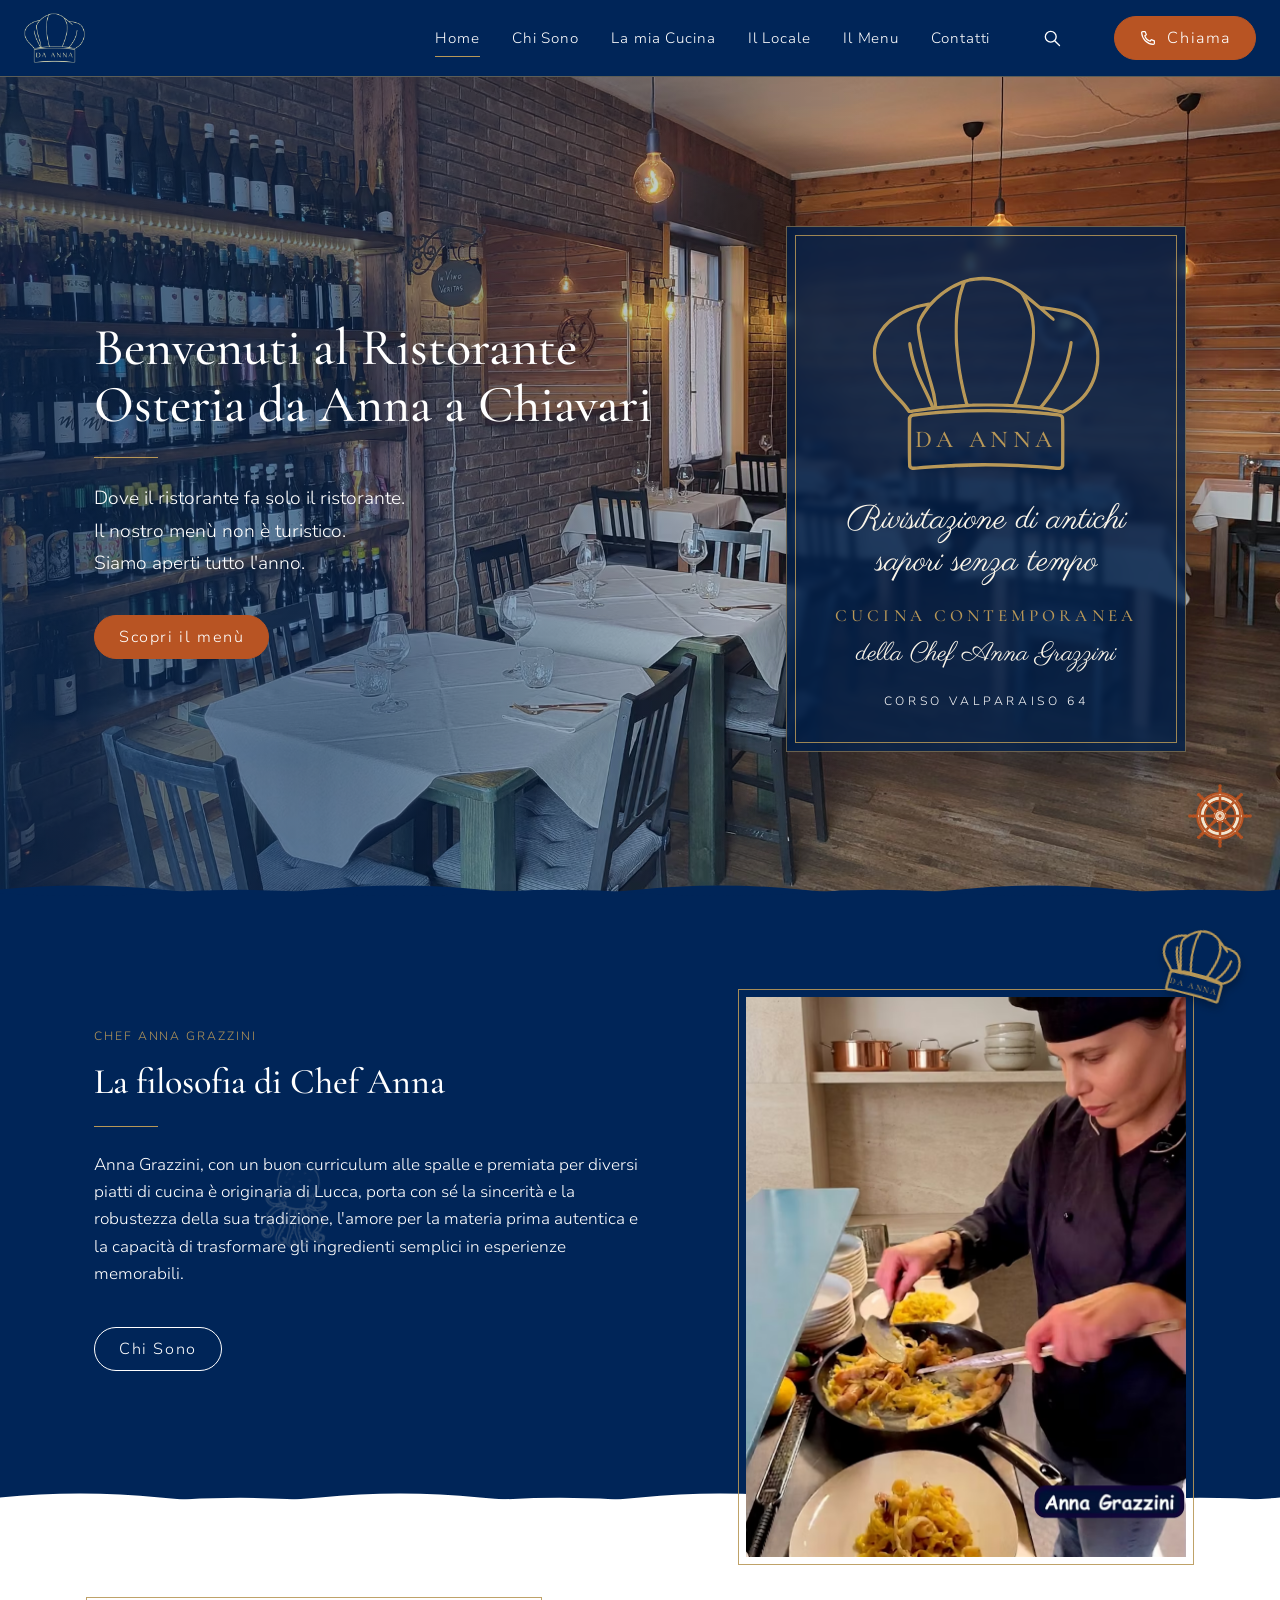
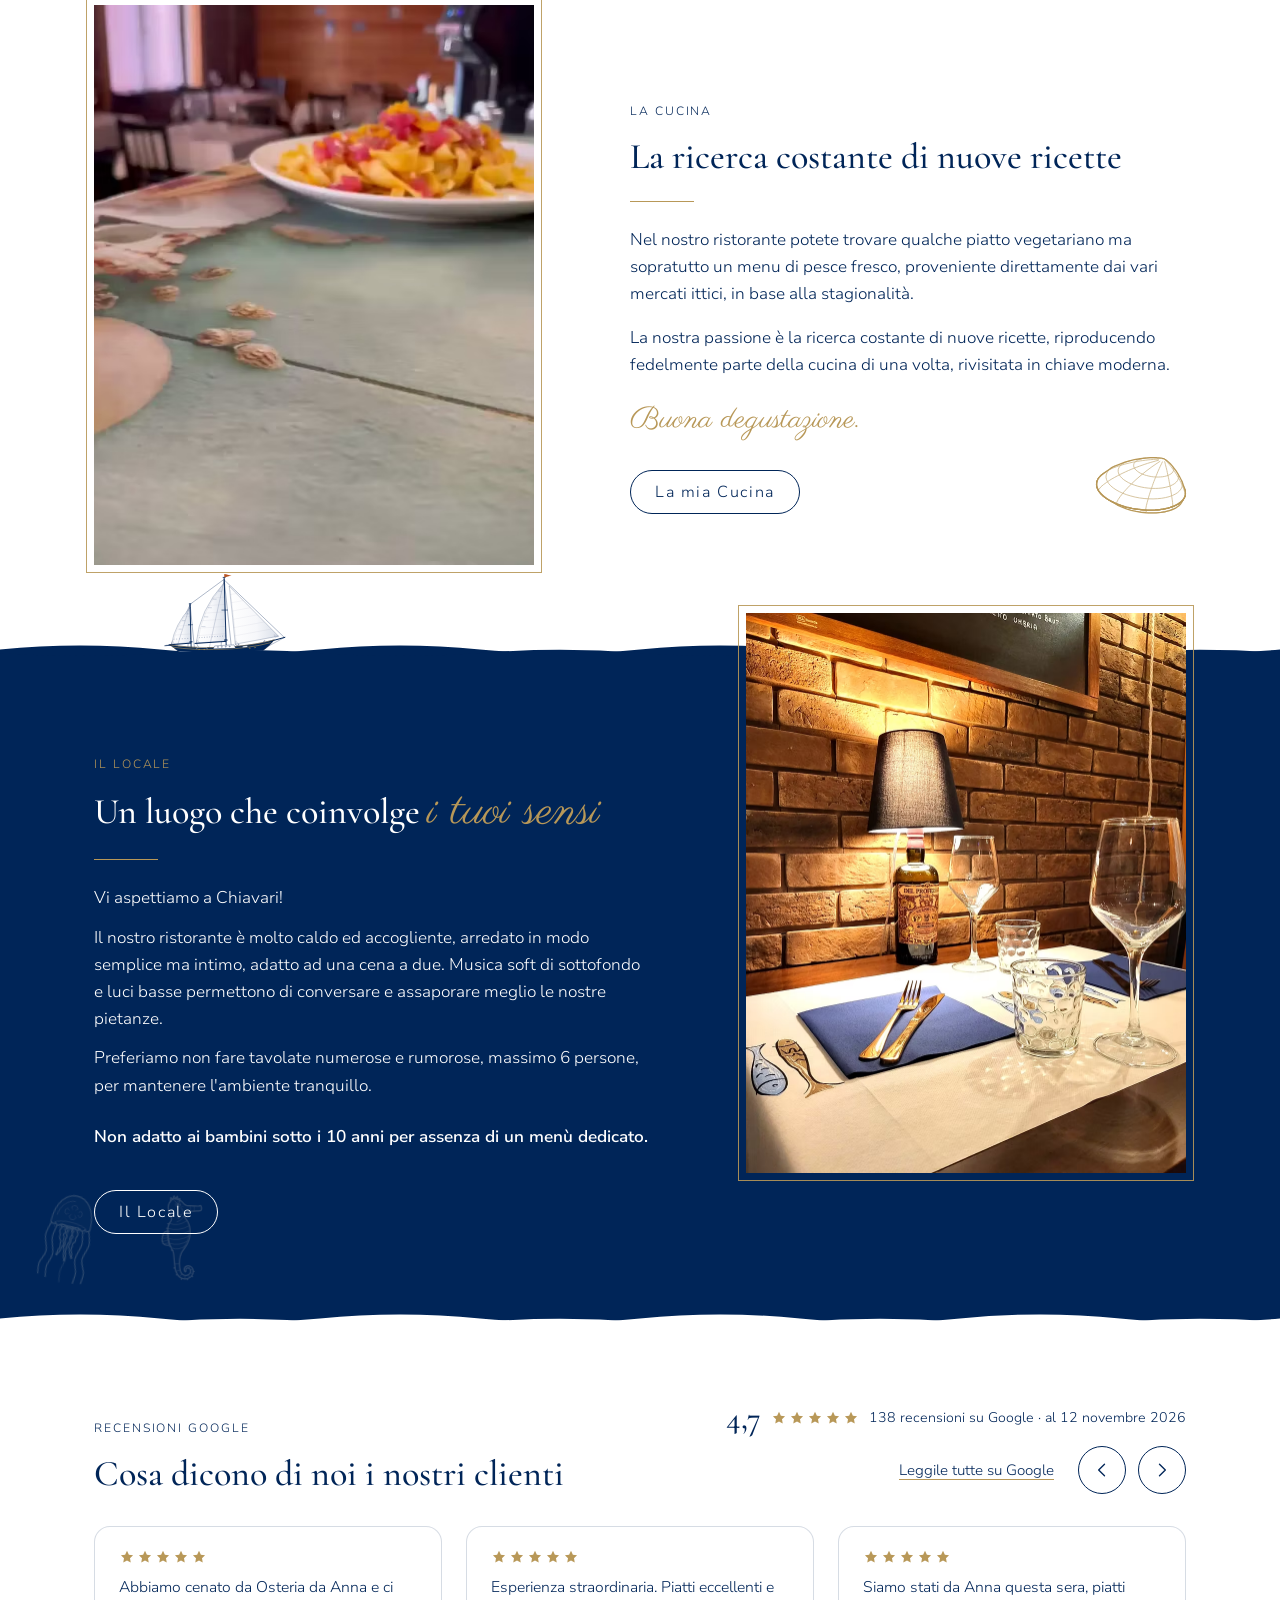
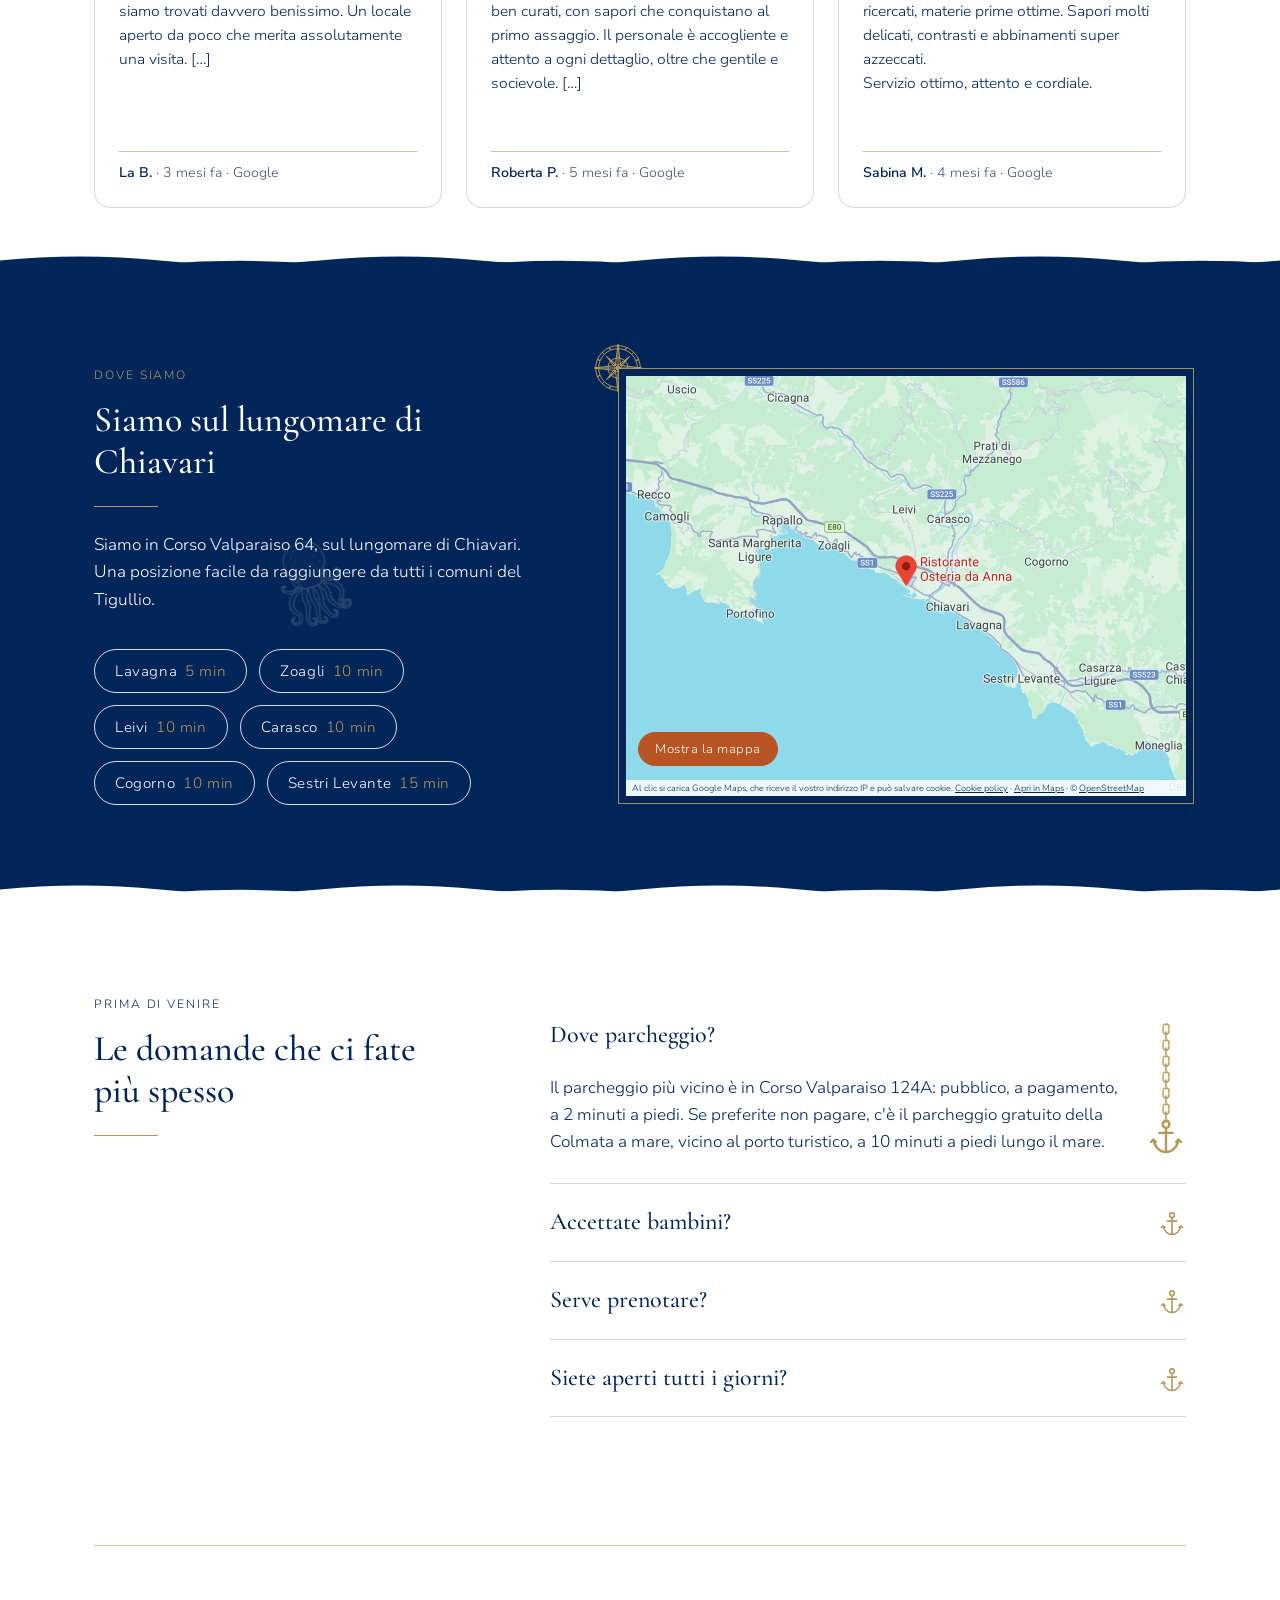
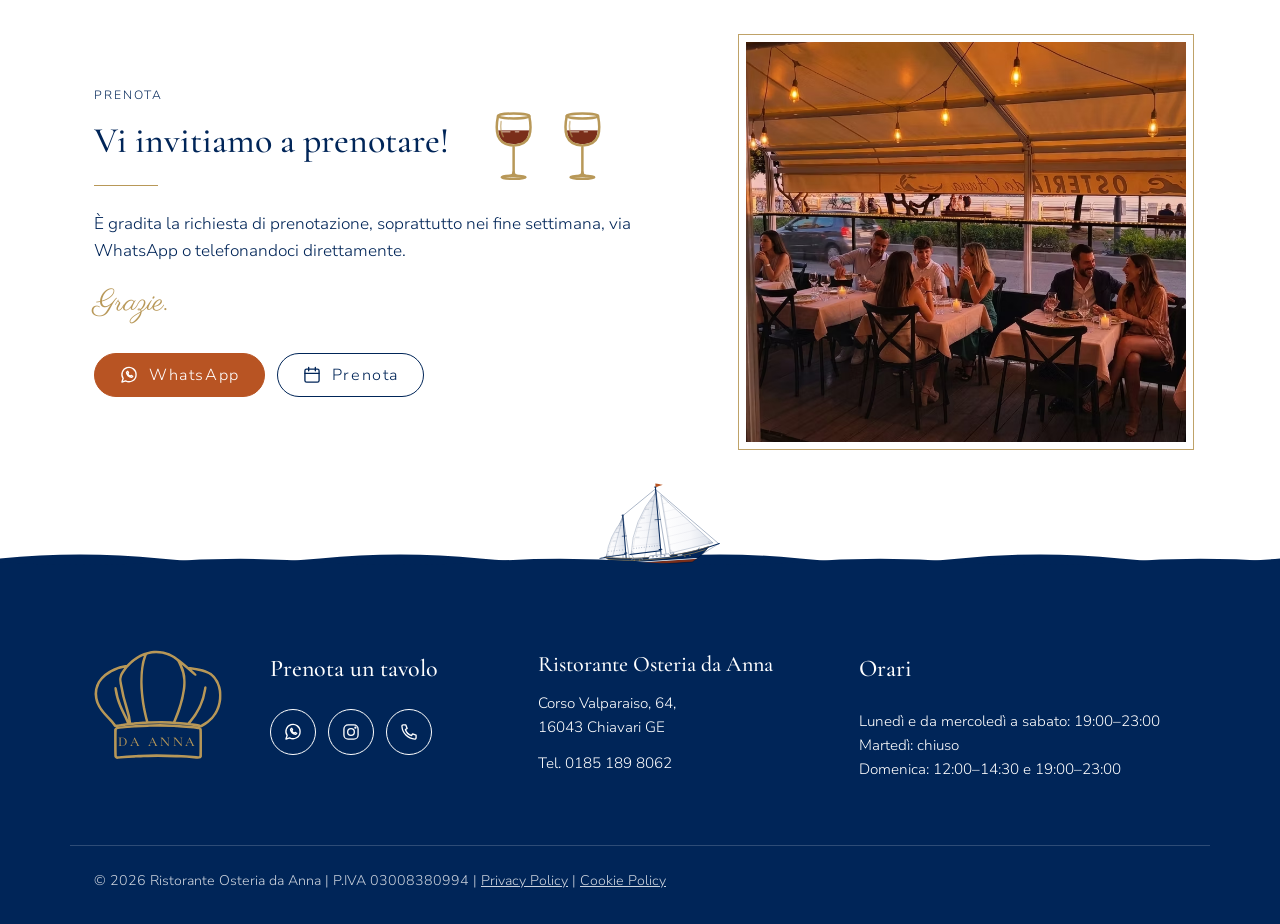
==== commit 014b7e0d: "Home: tolta la nota sotto le recensioni; ?v=20261124f Co-Authored-By: Claude Opus 5.5 <noreply@anthr" ====
--- a/index.html
+++ b/index.html
@@ -25,7 +25,7 @@
 <link rel="shortcut icon" href="/img/f4c59d_c7c8805771dc455fa762c5e1119b608d~mv2_32x32.jpg" type="image/png">
 <link rel="apple-touch-icon" href="/img/f4c59d_c7c8805771dc455fa762c5e1119b608d~mv2_180x180.jpg" type="image/png">
 <link rel="stylesheet" href="/css/font-regolato.css">
-<link rel="stylesheet" href="/css/stile.css?v=20261124e">
+<link rel="stylesheet" href="/css/stile.css?v=20261124f">
 <script type="application/ld+json">{"@context":"https://schema.org/","@type":"WebSite","name":"Ristorante Osteria da Anna","url":"https://www.osteriadaannachiavari.com/","potentialAction":{"@type":"SearchAction","target":{"@type":"EntryPoint","urlTemplate":"https://www.osteriadaannachiavari.com/search?q={search_term}"},"query-input":"required name=search_term"}}</script>
 <script type="application/ld+json">{"@context":"https://schema.org/","@type":"Restaurant","name":"Ristorante Osteria da Anna","url":"https://www.osteriadaannachiavari.com","image":"https://www.osteriadaannachiavari.com/img/f4c59d_fd06059a17c2491ca986d9f26ad82a1e~mv2_2361x1330.png","telephone":"+39 0185 189 8062","address":{"@type":"PostalAddress","streetAddress":"Corso Valparaiso, 64","addressLocality":"Chiavari","postalCode":"16043","addressRegion":"GE","addressCountry":"IT"},"geo":{"@type":"GeoCoordinates","latitude":44.3168968,"longitude":9.3165284},"priceRange":"30-60 €","servesCuisine":["Pesce","Ligure"],"sameAs":["https://www.instagram.com/osteria_da_anna_/"],"hasMap":"https://maps.google.com/?cid=7680417386147146536","hasMenu":"https://www.osteriadaannachiavari.com/menu","openingHoursSpecification":[{"@type":"OpeningHoursSpecification","dayOfWeek":["Monday","Wednesday","Thursday","Friday","Saturday"],"opens":"19:00","closes":"23:00"},{"@type":"OpeningHoursSpecification","dayOfWeek":"Sunday","opens":"12:00","closes":"14:30"},{"@type":"OpeningHoursSpecification","dayOfWeek":"Sunday","opens":"19:00","closes":"23:00"}]}</script>
 </head>
@@ -339,7 +339,6 @@
         <article class="recensione"><span class="stelle" role="img" aria-label="5 stelle su 5"><svg viewBox="0 0 24 24"><use href="#stella"/></svg><svg viewBox="0 0 24 24"><use href="#stella"/></svg><svg viewBox="0 0 24 24"><use href="#stella"/></svg><svg viewBox="0 0 24 24"><use href="#stella"/></svg><svg viewBox="0 0 24 24"><use href="#stella"/></svg></span><p class="recensione-testo">Merita una visita. Ci torneremo sicuramente!</p><p class="recensione-firma"><strong>Uta L.</strong> · un anno fa · Google<br>Tradotta da Google dal tedesco</p></article>
       </div>
     </div>
-    <p class="rec-nota">Una selezione di recensioni a 5 stelle lasciate su Google, con il nome abbreviato. Non verifichiamo che chi scrive sia stato nostro cliente.</p>
   </div>
 </section>
 
@@ -482,6 +481,6 @@
   <span class="pesce" data-pesce="dove-siamo" data-pesce-da="recensioni"><svg viewBox="0 0 64 40"><g class="pesce-corpo" fill="none" stroke="#FFFFFF" stroke-opacity=".9" stroke-width="1.3" stroke-linecap="round" stroke-linejoin="round"><g class="pesce-coda"><path class="pieno" fill="#FFFFFF" fill-opacity=".06" d="M15.4 18.6 C11.6 15.6 7.4 12.4 3.2 9.6 C5.6 13 7.2 16.6 8.2 20 C7.2 23.4 5.6 27 3.2 30.4 C7.4 27.6 11.6 24.4 15.4 21.4 Z"/><path class="raggi" stroke-width=".7" opacity=".6" d="M14.2 19.2 L4.8 11 M13.6 19.6 L6.6 15.6 M13.4 20 L8.6 19.8 M13.6 20.4 L6.6 24.4 M14.2 20.8 L4.8 29"/></g><path class="pieno" fill="#FFFFFF" fill-opacity=".06" d="M24.2 10.6 C27 5.6 33 3.6 41.2 5 C41.6 6 41.8 6.8 42 7.4 C35 6.4 28.6 7.6 24.2 10.6 Z"/><path class="pieno" fill="#FFFFFF" fill-opacity=".06" d="M23 28.4 C25 31.6 28.6 33.8 32 33.4 C31.4 32.6 31.2 32 31.2 31.6 C27.6 31.4 25 30.2 22.6 28.4 Z"/><path class="pieno" fill="#FFFFFF" fill-opacity=".06" d="M15.2 18.3 C15.93 16.88 17.73 14.77 19.6 13.2 C21.47 11.63 23.93 9.97 26.4 8.9 C28.87 7.83 31.8 7.05 34.4 6.8 C37 6.55 39.73 6.87 42 7.4 C44.27 7.93 46.2 8.97 48 10 C49.8 11.03 51.5 12.33 52.8 13.6 C54.1 14.87 55.15 16.57 55.8 17.6 C56.45 18.63 56.68 19.1 56.7 19.8 C56.72 20.5 56.58 20.87 55.9 21.8 C55.22 22.73 54.35 24.1 52.6 25.4 C50.85 26.7 48.07 28.5 45.4 29.6 C42.73 30.7 39.5 31.77 36.6 32 C33.7 32.23 30.6 31.77 28 31 C25.4 30.23 23.13 28.95 21 27.4 C18.87 25.85 16.17 23.22 15.2 21.7 C14.23 20.18 14.47 19.72 15.2 18.3 Z"/><path d="M45.2 11.2 C48.6 15.6 48.6 24 44.8 28.6"/><path class="dettaglio" stroke-width=".7" opacity=".6" d="M47.6 13.2 C49.2 17.4 48.8 22.4 46.6 26.4"/><path class="pieno" fill="#FFFFFF" fill-opacity=".06" d="M44.6 20.4 C41.4 20.8 38.4 22.8 36.8 26 C39.8 26.2 42.6 25.2 44.8 23.4 Z"/><path class="raggi" stroke-width=".6" opacity=".6" d="M44 21.4 L38.4 25 M44.2 22.4 L40.2 25.6"/><circle class="occhio" cx="50.4" cy="17" r="1.5" fill="#FFFFFF" fill-opacity=".9" stroke="none"/><circle class="dettaglio" cx="50.4" cy="17" r="2.6" stroke-width=".8" opacity=".7"/><path d="M56.5 20.4 C55.4 20.8 54.2 21 53.2 20.8"/><path class="fascia" stroke-width=".8" opacity=".7" d="M48.8 13.4 C50.6 13 52.4 13.4 53.6 14.6"/><path class="narice" stroke-width="1.1" opacity=".8" d="M54.6 16.6 h.1"/><path class="dettaglio" stroke-width=".7" opacity=".5" d="M43.2 27.4 C44.6 26.8 45.6 25.8 46 24.8"/><path class="linea-laterale" stroke-width=".8" opacity=".7" d="M44.4 13.8 C37 11.6 25.6 14 16.4 19.2"/><path class="squame-fitte" stroke-width=".7" opacity=".6" d="M28.45 9.6 q-.75 1 0 2 M31.15 9.6 q-.75 1 0 2 M33.85 9.6 q-.75 1 0 2 M36.55 9.6 q-.75 1 0 2 M24.4 12.2 q-.75 1 0 2 M27.1 12.2 q-.75 1 0 2 M29.8 12.2 q-.75 1 0 2 M32.5 12.2 q-.75 1 0 2 M35.2 12.2 q-.75 1 0 2 M37.9 12.2 q-.75 1 0 2 M20.35 14.8 q-.75 1 0 2 M23.05 14.8 q-.75 1 0 2 M25.75 14.8 q-.75 1 0 2 M28.45 14.8 q-.75 1 0 2 M31.15 14.8 q-.75 1 0 2 M33.85 14.8 q-.75 1 0 2 M36.55 14.8 q-.75 1 0 2 M19 17.4 q-.75 1 0 2 M21.7 17.4 q-.75 1 0 2 M24.4 17.4 q-.75 1 0 2 M27.1 17.4 q-.75 1 0 2 M29.8 17.4 q-.75 1 0 2 M32.5 17.4 q-.75 1 0 2 M35.2 17.4 q-.75 1 0 2 M37.9 17.4 q-.75 1 0 2 M20.35 20 q-.75 1 0 2 M23.05 20 q-.75 1 0 2 M25.75 20 q-.75 1 0 2 M28.45 20 q-.75 1 0 2 M31.15 20 q-.75 1 0 2 M33.85 20 q-.75 1 0 2 M36.55 20 q-.75 1 0 2 M21.7 22.6 q-.75 1 0 2 M24.4 22.6 q-.75 1 0 2 M27.1 22.6 q-.75 1 0 2 M29.8 22.6 q-.75 1 0 2 M32.5 22.6 q-.75 1 0 2 M35.2 22.6 q-.75 1 0 2 M37.9 22.6 q-.75 1 0 2 M23.05 25.2 q-.75 1 0 2 M25.75 25.2 q-.75 1 0 2 M28.45 25.2 q-.75 1 0 2 M31.15 25.2 q-.75 1 0 2 M33.85 25.2 q-.75 1 0 2 M36.55 25.2 q-.75 1 0 2 M27.1 27.8 q-.75 1 0 2 M29.8 27.8 q-.75 1 0 2 M32.5 27.8 q-.75 1 0 2 M35.2 27.8 q-.75 1 0 2 M37.9 27.8 q-.75 1 0 2"/></g></svg></span>
 </div>
 
-<script src="/js/stile.js?v=20261124e"></script>
+<script src="/js/stile.js?v=20261124f"></script>
 </body>
 </html>
--- a/css/stile.css
+++ b/css/stile.css
@@ -163,7 +163,6 @@
 .recensione-testo { display: -webkit-box; -webkit-line-clamp: 6; -webkit-box-orient: vertical; overflow: hidden; white-space: pre-line; font-size: 15.5px; line-height: 1.55; }
 .recensione-firma { margin-top: auto; padding-top: 10px; border-top: 1px solid rgba(184, 152, 88, .6); font-size: 14px; color: var(--blu-tenue); }
 .recensione-firma strong { color: var(--blu); }
-.rec-nota { margin-top: 16px; font-size: 14px; color: var(--blu-tenue); }
 
 /* ---------- 6. Dove siamo ---------- */
 .griglia-zona { grid-template-columns: minmax(0, 1fr) 560px; gap: 80px; }
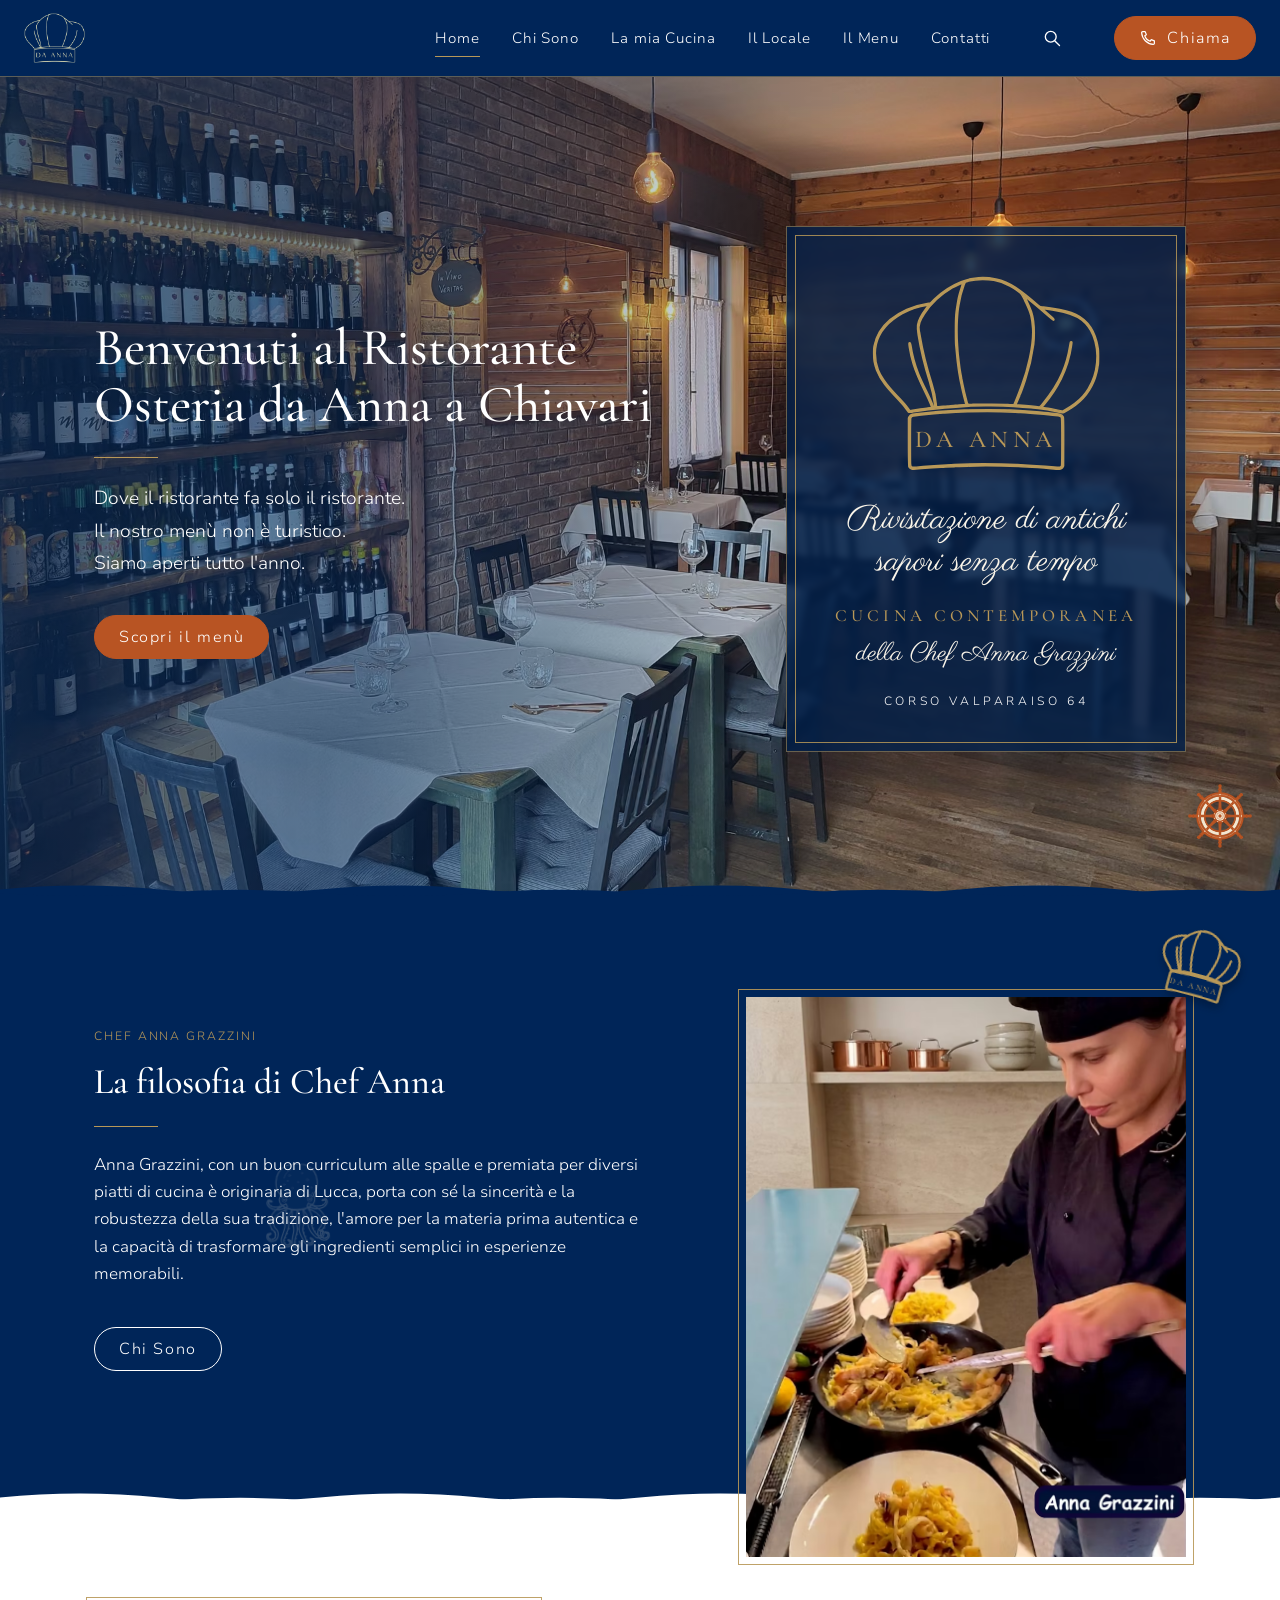
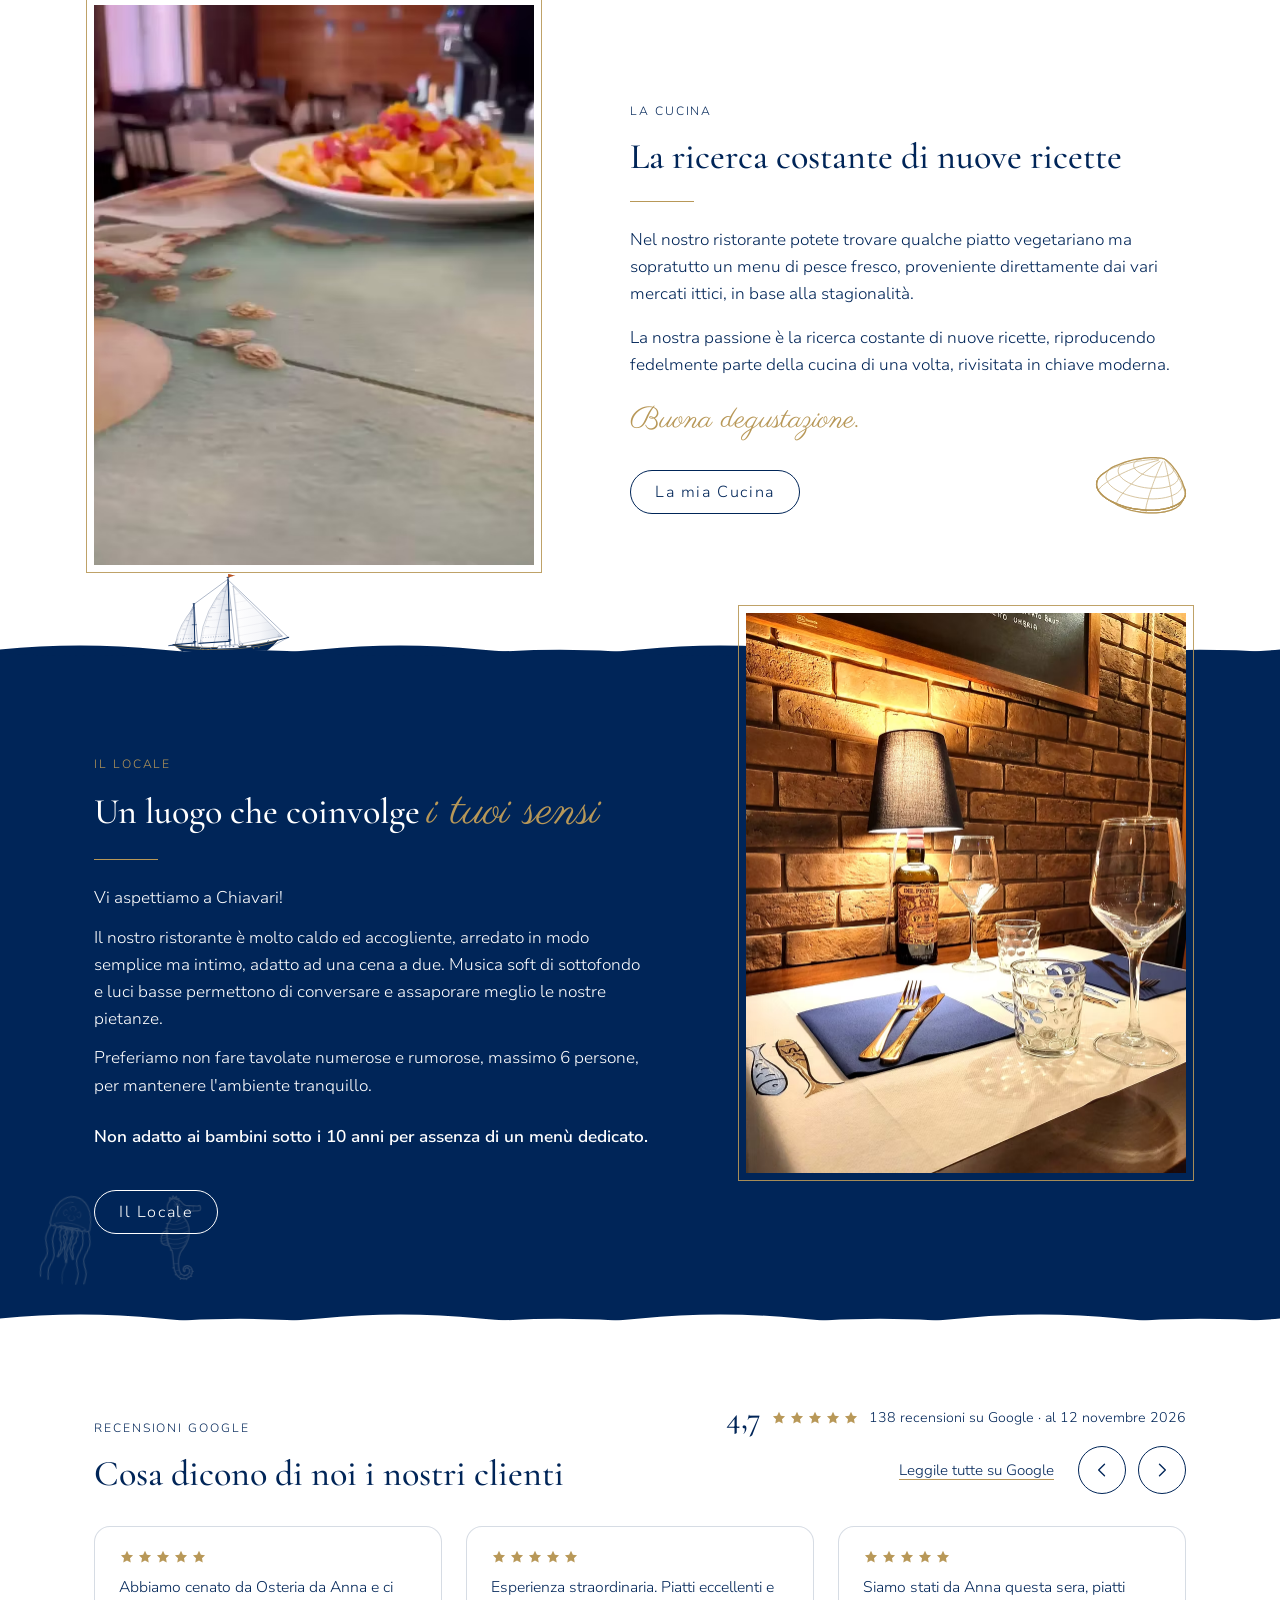
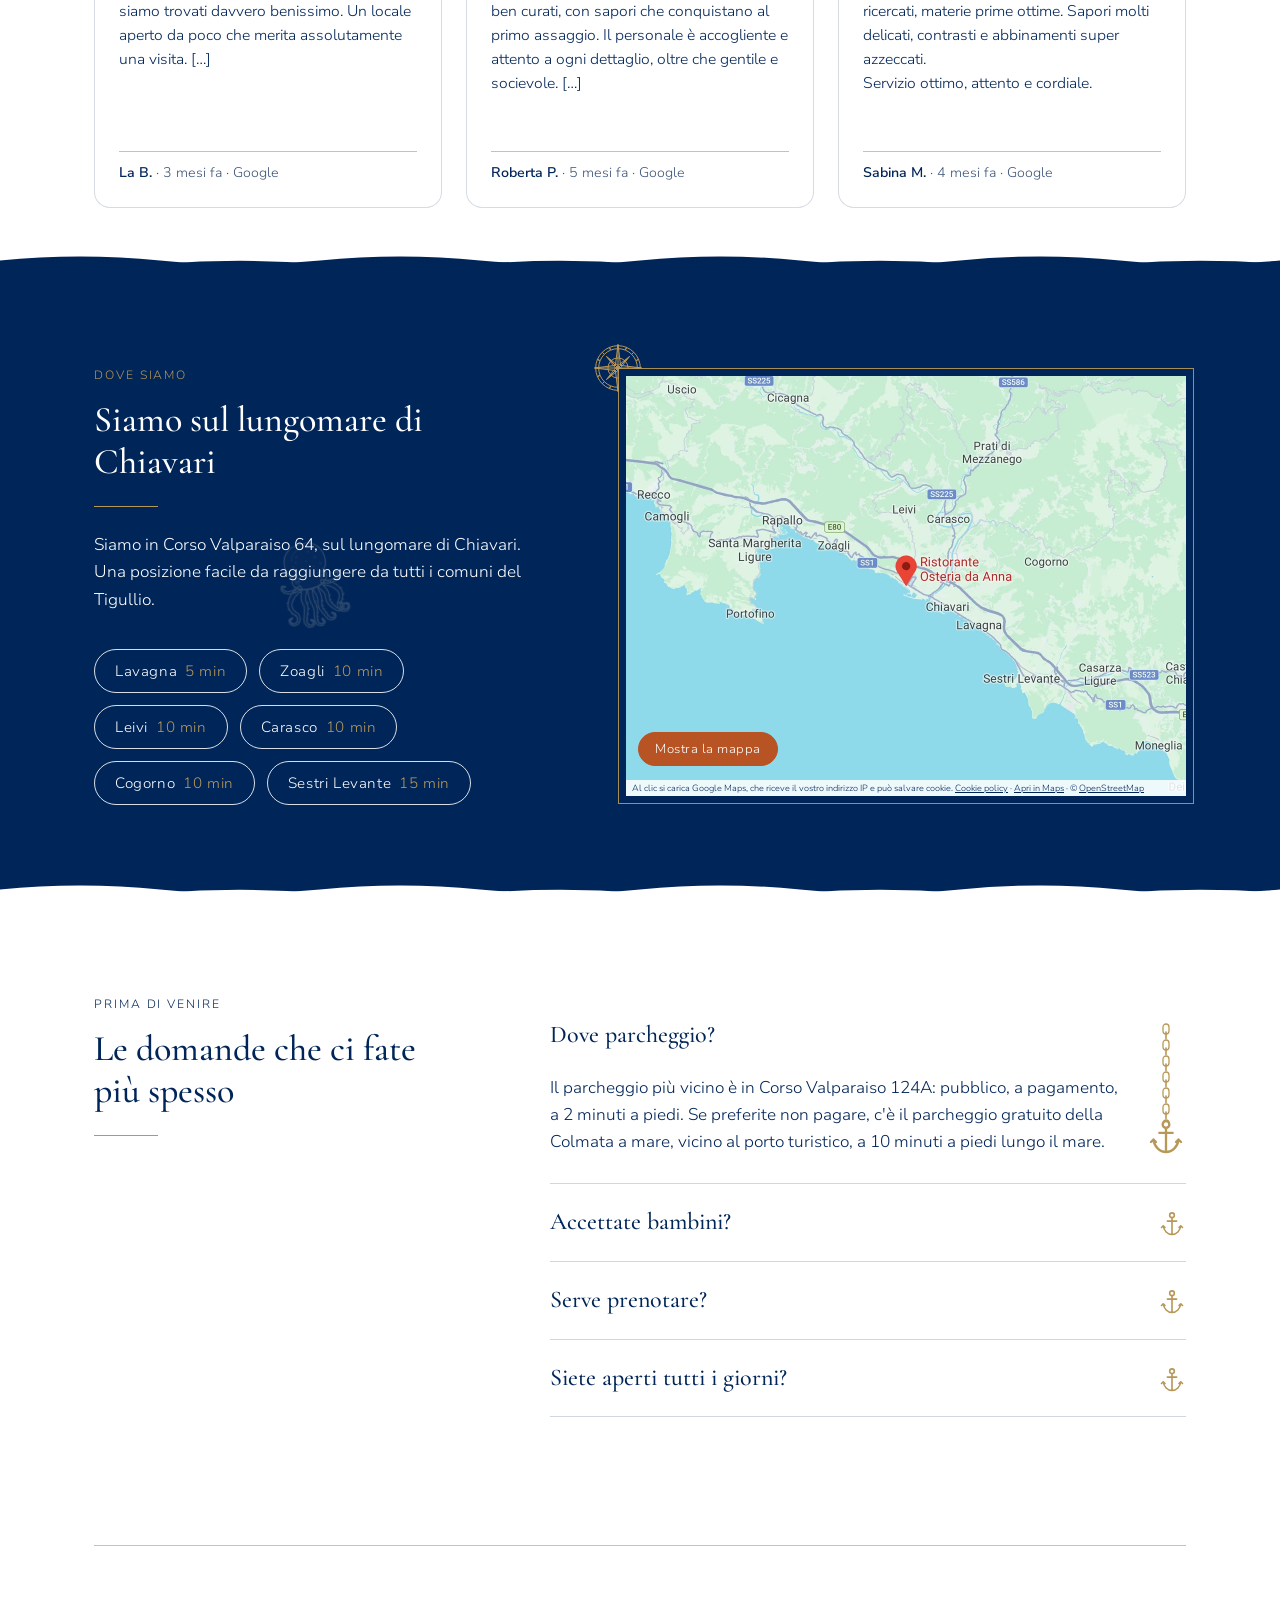
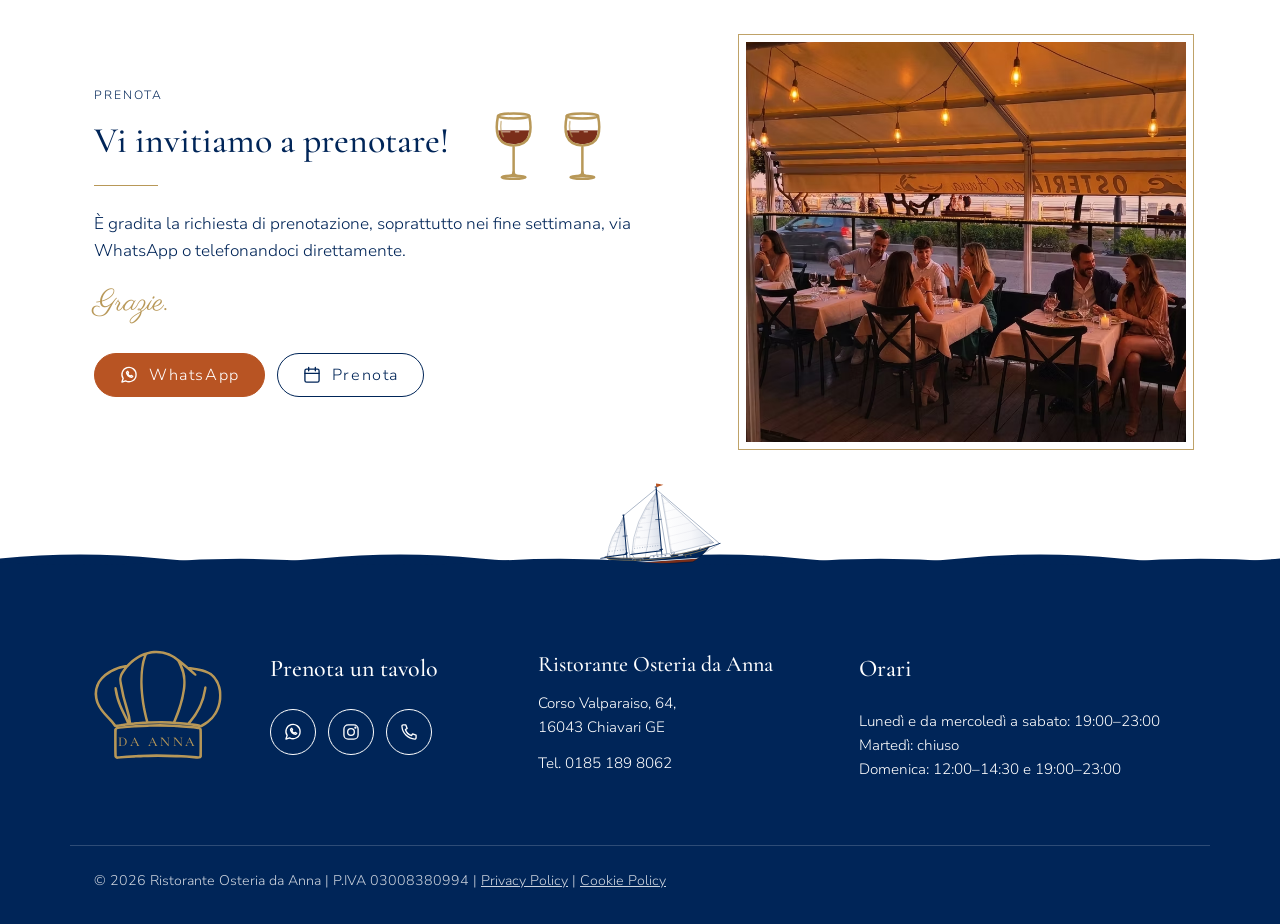
==== commit bbdc594b: "Privacy policy nostra al posto di iubenda, cookie policy ridotta Co-Authored-By: Claude Opus 5.5 <no" ====
--- a/index.html
+++ b/index.html
@@ -458,7 +458,7 @@
       <p>Lunedì e da mercoledì a sabato: 19:00–&#8288;23:00<br>Martedì: chiuso<br>Domenica: 12:00–&#8288;14:30 e 19:00–&#8288;23:00</p>
     </div>
   </div>
-  <p class="contenuto copyright">© 2026 Ristorante Osteria da Anna | P.IVA&nbsp;03008380994 | <a href="https://www.iubenda.com/privacy-policy/46442570" target="_blank" rel="noopener">Privacy Policy</a> | <a href="/cookie-policy">Cookie Policy</a></p>
+  <p class="contenuto copyright">© 2026 Ristorante Osteria da Anna | P.IVA&nbsp;03008380994 | <a href="/privacy-policy">Privacy Policy</a> | <a href="/cookie-policy">Cookie Policy</a></p>
 </footer>
 
 <!-- Timone fisso: al clic apre accanto a sé "Seguici su Instagram" (Gabriele, 13/11). Il link sta qui, nascosto dal CSS finché il timone è chiuso -->
